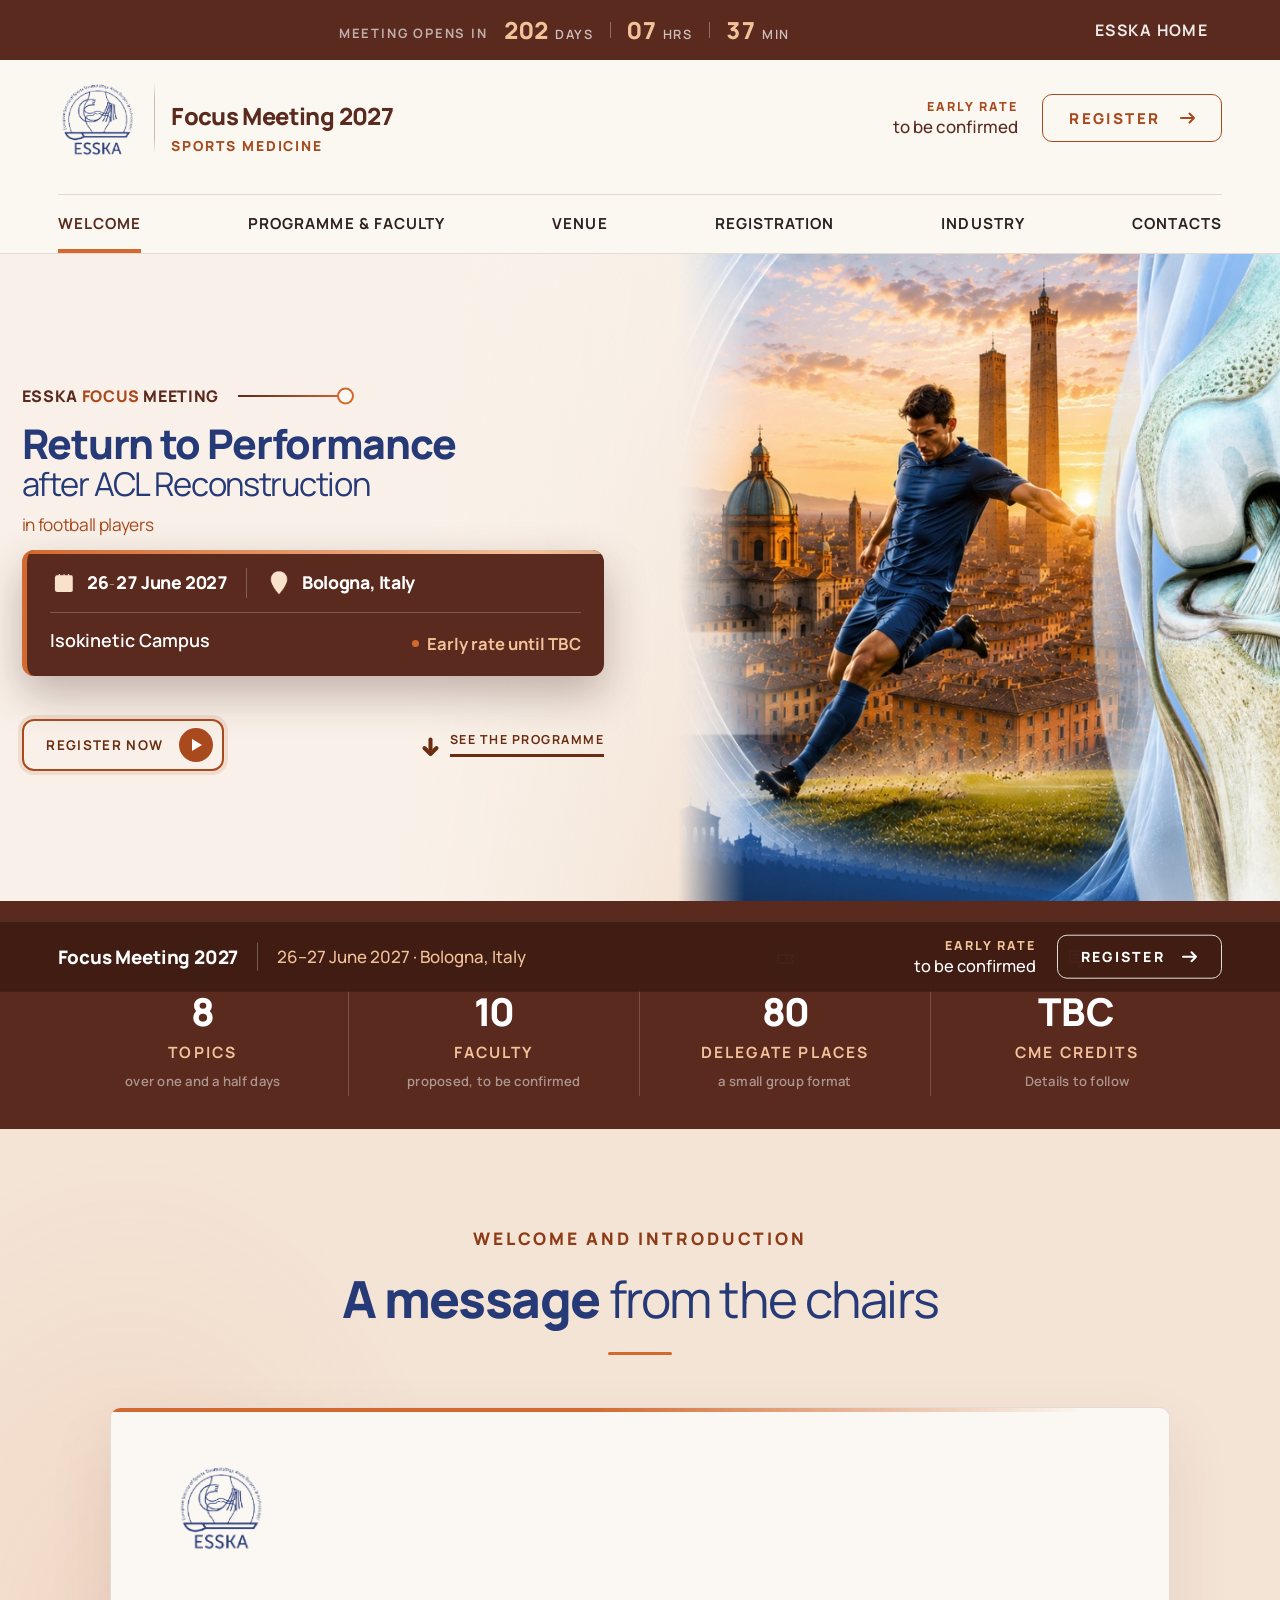
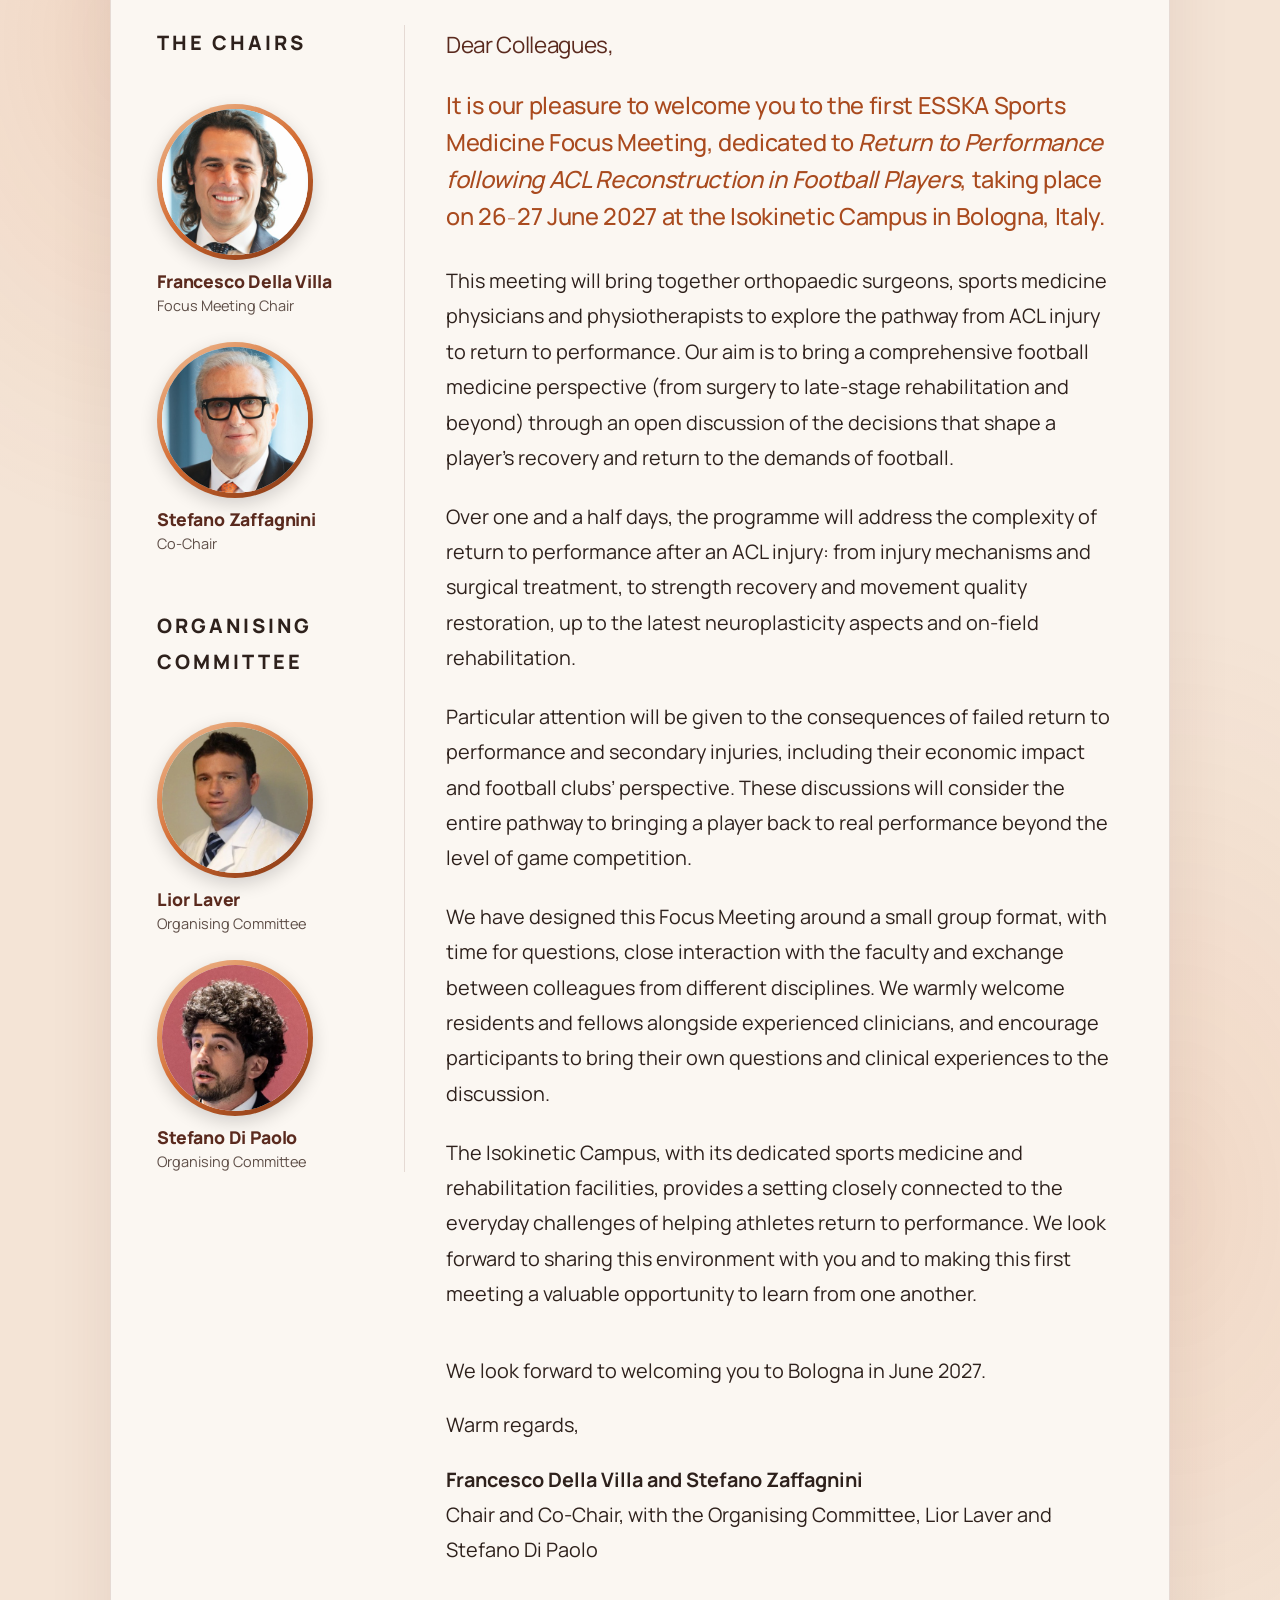
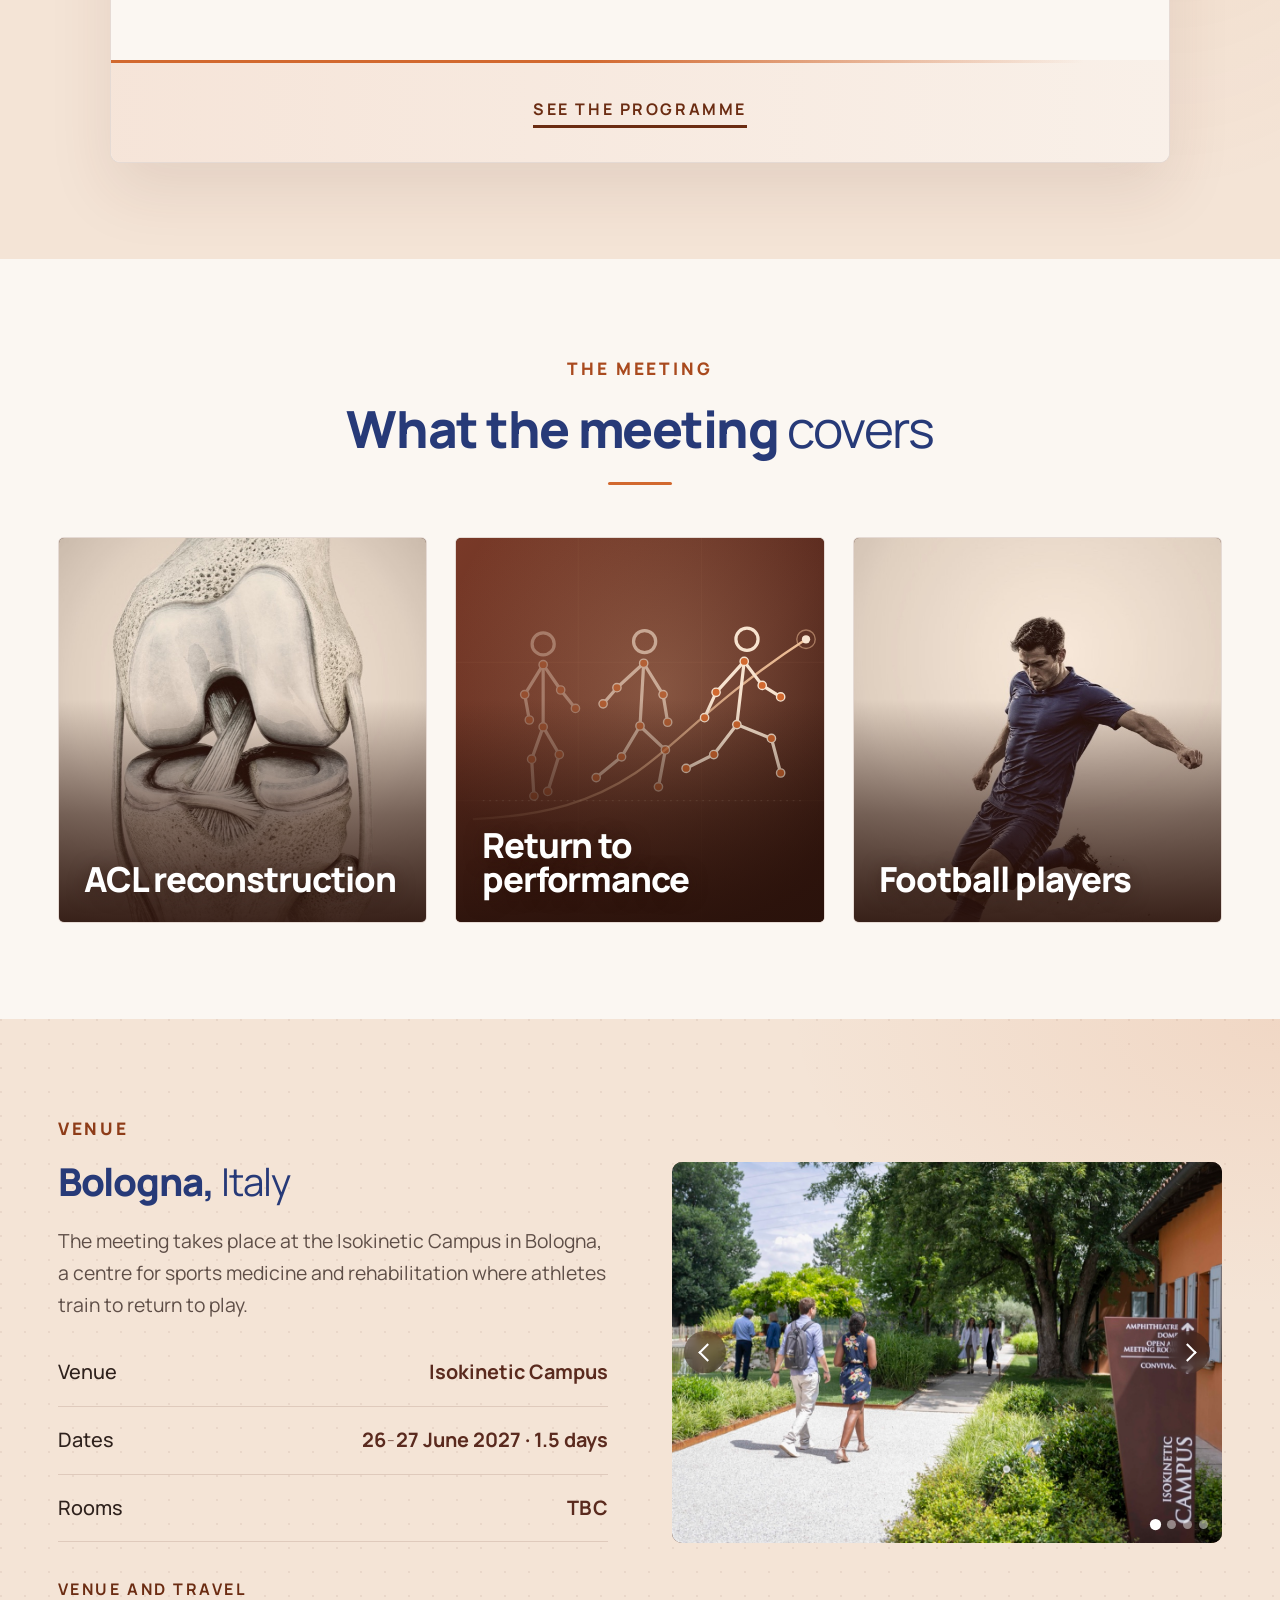
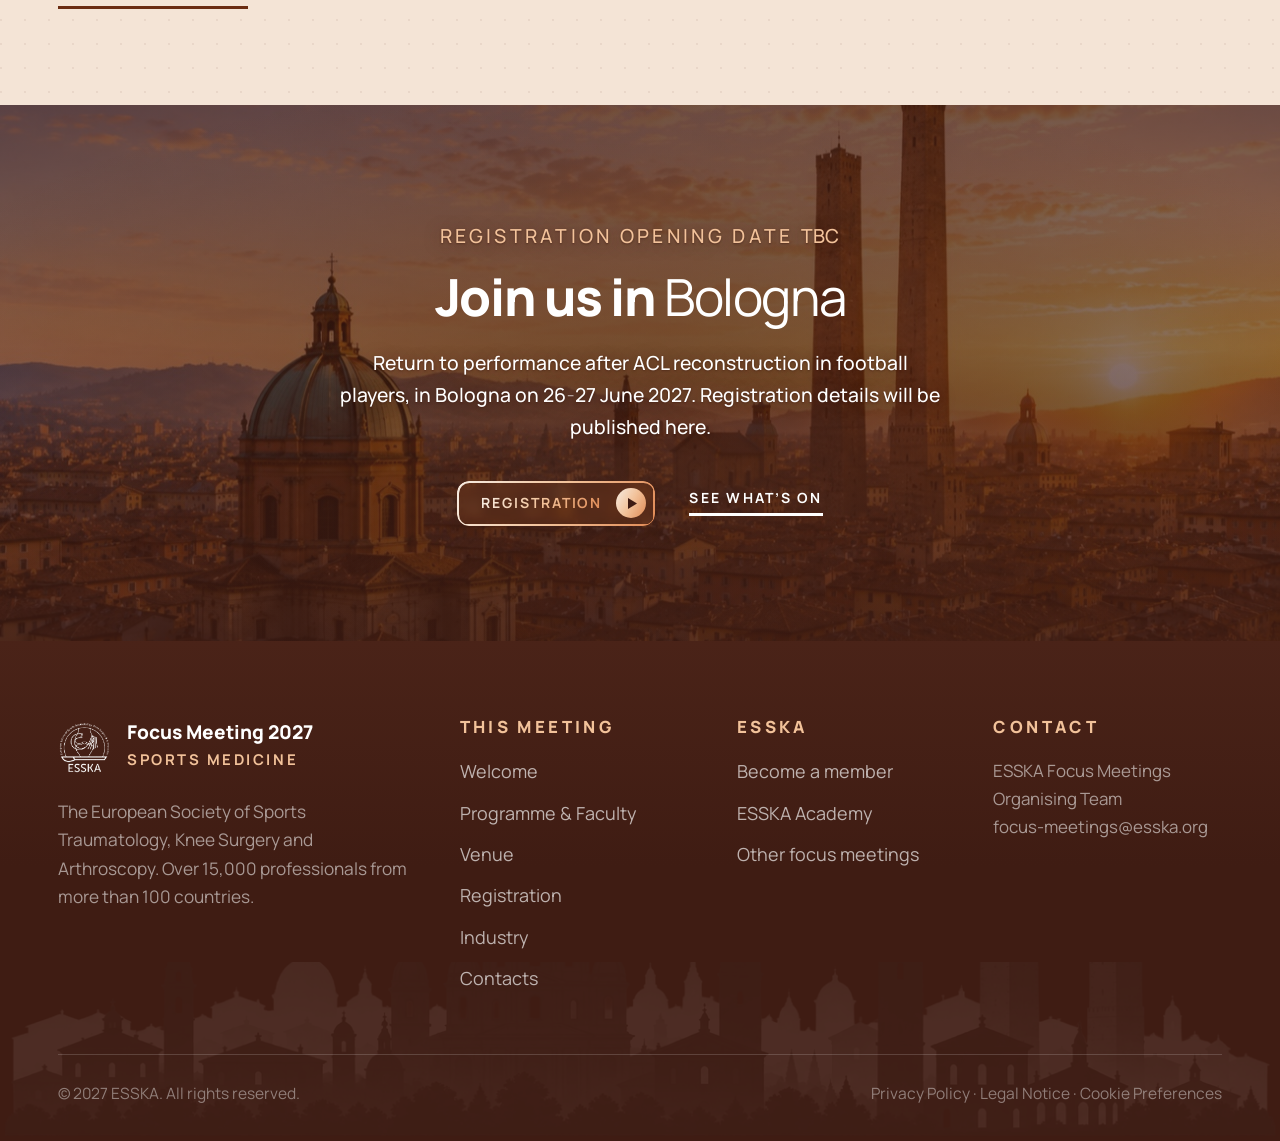
==== sites/bologna-2027/index.html @ c3a42da5 "London: programme draft 6, revised welcome letter, skills lab wording and faculty affiliations, new " ====
<!DOCTYPE html>
<html lang="en">
<head>
<meta charset="utf-8">
<meta name="viewport" content="width=device-width, initial-scale=1">
<title>Return to Performance after ACL Reconstruction in Football Players | ESSKA Focus Meeting 2027, Bologna</title>
<link rel="preconnect" href="https://fonts.googleapis.com">
<link rel="preconnect" href="https://fonts.gstatic.com" crossorigin>
<link href="https://fonts.googleapis.com/css2?family=Manrope:wght@400;500;600;700;800&display=swap" rel="stylesheet">
<link rel="stylesheet" href="assets/css/styles.css?v=2026101201">
</head>
<body>

<div class="util" id="util">
  <div class="util-in">
    <span class="u-c" id="cd" aria-label="Time until the meeting">
      <em class="lbl-long">Meeting opens in</em>
      <span><b id="uD">000</b>days</span><i></i>
      <span><b id="uH">00</b>hrs</span><i></i>
      <span><b id="uM">00</b>min</span>
      <span class="compact"><b id="uD2">000</b>days to go</span>
    </span>
    <!-- shown instead of the countdown until MEETING_START is set in app.js -->
    <span class="u-c u-when" id="cdTba" hidden><em>26&ndash;27 June 2027</em><i></i><em>Bologna, Italy</em></span>
    <span class="u-r">
      <a href="https://www.esska.org/" target="_blank" rel="noopener">ESSKA Home</a>
    </span>
  </div>
</div>
<nav class="nav" id="nav">
  <div class="nav-in">
    <a class="brand" href="#" data-go="welcome">
      <img src="assets/img/logo-02.png" alt="ESSKA">
      <span class="bar" aria-hidden="true"></span>
      <span class="bn"><b>Focus Meeting 2027</b><span class="sec">SPORTS MEDICINE</span></span>
    </a>
    <ul id="menu">
      <li><a href="#" data-go="welcome" class="on">Welcome</a></li>
      <li><a href="#" data-go="programme">Programme &amp; Faculty</a></li>
      <li><a href="#" data-go="venue">Venue</a></li>
      <li><a href="#" data-go="registration">Registration</a></li>
      <li><a href="#" data-go="industry">Industry</a></li>
      <li><a href="#" data-go="contacts">Contacts</a></li>
      <li class="menu-foot">
        <a class="pill pill-menu" href="#" data-go="registration"><span>Register now</span><span class="pill-i" aria-hidden="true"><svg viewBox="0 0 10 12"><path d="M0 0l10 6-10 6z"/></svg></span></a>
        <p class="menu-early"><span class="er-until">to be confirmed</span></p>
      </li>
    </ul>
    <button class="nav-burger" id="navBurger" type="button" aria-expanded="false" aria-controls="menu" aria-label="Menu"><span class="nb-bars" aria-hidden="true"><i></i><i></i><i></i></span></button>
    <div class="navreg nav-cta" id="navreg"><p class="nav-early"><small>Early rate</small><span class="er-until">to be confirmed</span></p><a class="nav-reg" href="#" data-go="registration"><span>Register</span><svg class="reg-arrow" viewBox="0 0 16 12" aria-hidden="true" fill="none" stroke="currentColor" stroke-width="2" stroke-linecap="round" stroke-linejoin="round"><path d="M1 6h13M9.5 1.5 14 6l-4.5 4.5"/></svg></a></div>
  </div>
</nav>

<!-- ==================== WELCOME AND INTRODUCTION ==================== -->
<main id="welcome">
  <header class="hero">
    <div class="art-wrap">
      <img class="art" src="assets/img/key-visual-bologna.jpg"
           alt="A footballer mid-kick in front of the rooftops and the Two Towers of Bologna at sunset, beside a render of the knee joint">
    </div>
    <div class="hero-in">
      <div class="hero-txt">
        <div class="kicker"><span>ESSKA <em>FOCUS</em> MEETING</span><i></i></div>
        <h1>Return to Performance <span class="lt">after ACL Reconstruction</span></h1>
        <p class="sub">in football players</p>

        <div class="ebar">
          <div class="ebar-row">
            <span class="ebar-item">
              <img src="assets/img/icon-date-warm.png" alt="">
              <b><time datetime="2027-06-26">26</time><i class="dash">&ndash;</i><time datetime="2027-06-27">27&nbsp;June&nbsp;2027</time></b>
            </span>
            <span class="ebar-sep" aria-hidden="true"></span>
            <span class="ebar-item">
              <img src="assets/img/icon-place-warm.png" alt="">
              <b>Bologna, Italy</b>
            </span>
          </div>
          <div class="ebar-foot">
            <p class="ebar-venue">Isokinetic Campus</p>
            <p class="ebar-early"><i aria-hidden="true"></i><span>Early rate until <span id="erDate2"><abbr class="tbc" title="To be confirmed">TBC</abbr></span></span></p>
          </div>
        </div>

        <div class="hero-cta">
          <a class="pill" href="#" data-go="registration"><span>Register now</span><span class="pill-i" aria-hidden="true"><svg viewBox="0 0 10 12"><path d="M0 0l10 6-10 6z"/></svg></span></a>
          <a class="tlink tlink-dl" href="#" data-go="programme"><svg class="dl-ic" viewBox="0 0 16 16" aria-hidden="true" fill="none" stroke="currentColor" stroke-width="3.4" stroke-linecap="round" stroke-linejoin="round"><path class="dl-stem" d="M8 2.2v7.9"/><path class="dl-head" d="M2.9 9.3 8 14.3l5.1-5"/></svg><span>See the programme</span></a>
        </div>
      </div>
    </div>
  </header>
  <section class="band-num">
    <div class="wrap grid">
      <div class="n rv"><i class="n-ic" aria-hidden="true"><svg viewBox="0 0 24 24" fill="none" stroke="currentColor" stroke-width="1.7" stroke-linecap="round" stroke-linejoin="round"><circle cx="12" cy="12" r="8.5"/><path d="M12 7.5V12l3 2"/></svg></i><b data-to="8">0</b><span>Topics</span><em>over one and a half days</em></div>
      <div class="n rv d1"><i class="n-ic" aria-hidden="true"><svg viewBox="0 0 24 24" fill="none" stroke="currentColor" stroke-width="1.7" stroke-linecap="round" stroke-linejoin="round"><circle cx="9" cy="8.5" r="3.2"/><path d="M3.5 19a5.5 5.5 0 0 1 11 0"/><circle cx="17" cy="9.5" r="2.5"/><path d="M15.6 14.3A4.6 4.6 0 0 1 20.5 19"/></svg></i><b data-to="10">0</b><span>Faculty</span><em>proposed, to be confirmed</em></div>
      <div class="n rv d2"><i class="n-ic" aria-hidden="true"><svg viewBox="0 0 24 24" fill="none" stroke="currentColor" stroke-width="1.7" stroke-linecap="round" stroke-linejoin="round"><path d="M4 7.5h16v2.8a1.9 1.9 0 0 0 0 3.4v2.8H4v-2.8a1.9 1.9 0 0 0 0-3.4z"/><path d="M14.5 7.5v9" stroke-dasharray="1.6 2"/></svg></i><b data-to="80">0</b><span>Delegate places</span><em>a small group format</em></div>
      <div class="n rv d3"><i class="n-ic" aria-hidden="true"><svg viewBox="0 0 24 24" fill="none" stroke="currentColor" stroke-width="1.7" stroke-linecap="round" stroke-linejoin="round"><rect x="4" y="3.5" width="16" height="12" rx="2"/><path d="M8 7.5h8M8 11h5"/><circle cx="15.5" cy="16.5" r="2.6"/><path d="m14.2 18.7-.9 2.8 2.2-.9 2.2.9-.9-2.8"/></svg></i><b><abbr class="tbc" title="To be confirmed">TBC</abbr></b><span>CME credits</span><em>Details to follow</em></div>
    </div>
      <div class="band-dots" aria-hidden="true"></div>
  </section>

  <section class="sec-letter tint">
    <div class="wrap">
      <div class="head center rv">
        <p class="eyebrow">Welcome and Introduction</p>
        <h2>A message <span class="lt">from the chairs</span></h2>
        <hr class="orn">
      </div>
      <div class="letterhead rv d1">
        <img class="lh-mark" src="assets/img/logo-02.png" alt="">
        <aside class="lh-chairs">
          <p class="lh-label">The chairs</p>
          <div class="sign">
            <figure>
              <img src="assets/img/chair-della-villa.jpg" alt="Francesco Della Villa">
              <figcaption>
                <b>Francesco Della Villa</b>
                <span>Focus Meeting Chair</span>
              </figcaption>
            </figure>
            <figure>
              <img src="assets/img/chair-zaffagnini.jpg" alt="Stefano Zaffagnini">
              <figcaption>
                <b>Stefano Zaffagnini</b>
                <span>Co-Chair</span>
              </figcaption>
            </figure>
          </div>
          <p class="lh-label lh-label-2">Organising committee</p>
          <div class="sign">
            <figure>
              <img src="assets/img/committee-laver.jpg" alt="Lior Laver">
              <figcaption>
                <b>Lior Laver</b>
                <span>Organising Committee</span>
              </figcaption>
            </figure>
            <figure>
              <img src="assets/img/committee-di-paolo.jpg" alt="Stefano Di Paolo">
              <figcaption>
                <b>Stefano Di Paolo</b>
                <span>Organising Committee</span>
              </figcaption>
            </figure>
          </div>
        </aside>
        <div class="lh-main">
          <p class="salut">Dear Colleagues,</p>
          <p class="lead">It is our pleasure to welcome you to the first ESSKA Sports Medicine Focus Meeting, dedicated to <em>Return to Performance following ACL Reconstruction in Football Players</em>, taking place on <span class="nowrap">26<i class="dash">&ndash;</i>27 June 2027</span> at the Isokinetic Campus in Bologna, Italy.</p>
          <p>This meeting will bring together orthopaedic surgeons, sports medicine physicians and physiotherapists to explore the pathway from ACL injury to return to performance. Our aim is to bring a comprehensive football medicine perspective (from surgery to late-stage rehabilitation and beyond) through an open discussion of the decisions that shape a player&rsquo;s recovery and return to the demands of football.</p>
          <p>Over one and a half days, the programme will address the complexity of return to performance after an ACL injury: from injury mechanisms and surgical treatment, to strength recovery and movement quality restoration, up to the latest neuroplasticity aspects and on-field rehabilitation.</p>
          <p>Particular attention will be given to the consequences of failed return to performance and secondary injuries, including their economic impact and football clubs&rsquo; perspective. These discussions will consider the entire pathway to bringing a player back to real performance beyond the level of game competition.</p>
          <p>We have designed this Focus Meeting around a small group format, with time for questions, close interaction with the faculty and exchange between colleagues from different disciplines. We warmly welcome residents and fellows alongside experienced clinicians, and encourage participants to bring their own questions and clinical experiences to the discussion.</p>
          <p>The Isokinetic Campus, with its dedicated sports medicine and rehabilitation facilities, provides a setting closely connected to the everyday challenges of helping athletes return to performance. We look forward to sharing this environment with you and to making this first meeting a valuable opportunity to learn from one another.</p>
          <p class="lh-sign">We look forward to welcoming you to Bologna in June 2027.<span class="lh-close">Warm regards,</span><b>Francesco Della Villa and Stefano Zaffagnini</b><br>Chair and Co-Chair, with the Organising Committee, Lior Laver and Stefano Di Paolo</p>
        </div>
        <div class="letter-cta"><a class="tlink" href="#" data-go="programme">See the programme</a></div>
      </div>
    </div>
  </section>

  <section>
    <div class="wrap">
      <div class="center rv">
        <p class="eyebrow">The meeting</p>
        <h2>What the meeting <span class="lt">covers</span></h2>
        <hr class="orn">
      </div>
      <!-- the three strands of the proposed programme; artwork from ESSKA's assets, toned to the site -->
      <div class="topics">
        <div class="topic rv"><div class="tile t1" tabindex="0"><img class="art" src="assets/img/card-acl-sunset.jpg" alt="A render of the knee with the anterior cruciate ligament" loading="lazy"><span class="word">ACL reconstruction</span>
            <div class="bd"><h3>ACL reconstruction</h3>
          <p class="t-meta">Day one &middot; Topics 1 and 3</p>
          <p>The ACL injury mechanism and associated lesions, then surgical treatment and management of the acute phase.</p></div>
          </div></div>
        <div class="topic rv d1"><div class="tile t2" tabindex="0"><img class="art" src="assets/img/card-performance-sunset.svg" alt="A drawing of a runner's stride in three phases, over a rising performance curve" loading="lazy"><span class="word">Return to performance</span>
            <div class="bd"><h3>Return to performance</h3>
          <p class="t-meta">Days one and two &middot; Topics 4 to 6</p>
          <p>Strength management (time is muscle), movement quality restoration, and neuroplasticity and its implications for performance.</p></div>
          </div></div>
        <div class="topic rv d2"><div class="tile t3" tabindex="0"><img class="art" src="assets/img/card-player-sunset.jpg" alt="A footballer striking the ball" loading="lazy"><span class="word">Football players</span>
            <div class="bd"><h3>Football players</h3>
          <p class="t-meta">Days one and two &middot; Topics 2, 7 and 8</p>
          <p>The economic impact of a failed return to performance, the on-field rehabilitation continuum, and how the football club perceives return to performance.</p></div>
          </div></div>
      </div>
      <p class="swipe-hint" aria-hidden="true"><i></i>Swipe for more<i></i></p>
    </div>
  </section>

  <section class="tint">
    <div class="wrap feature flip">
      <div class="rv d1"><div class="shot wide">
      <div class="slideshow" data-autoplay="6000" aria-roledescription="carousel" aria-label="Photographs of the Isokinetic Campus">
        <figure class="ss-slide is-on"><img src="assets/img/venue-isokinetic-5.jpg" alt="A path through the gardens of the Isokinetic Campus, with a sign to the amphitheatre and the dome"></figure>
        <figure class="ss-slide"><img src="assets/img/venue-isokinetic-3.jpg" alt="The glass-roofed training hall with artificial turf and a video wall" loading="lazy"></figure>
        <figure class="ss-slide"><img src="assets/img/venue-isokinetic-1.jpg" alt="The movement analysis room seen through its glass walls" loading="lazy"></figure>
        <figure class="ss-slide"><img src="assets/img/venue-isokinetic-2.jpg" alt="The glass-walled movement analysis room on artificial turf" loading="lazy"></figure>
        <button class="ss-nav ss-prev" type="button" aria-label="Previous photograph"></button>
        <button class="ss-nav ss-next" type="button" aria-label="Next photograph"></button>
        <div class="ss-dots"></div>
      </div>
      </div></div>
      <div class="rv">
        <p class="eyebrow">Venue</p>
        <h2 class="h-fit">Bologna, <span class="lt">Italy</span></h2>
        <p class="lead" style="margin-top:1.3rem">The meeting takes place at the Isokinetic Campus in Bologna, a centre for sports medicine and rehabilitation where athletes train to return to play.</p>
        <div class="row"><span>Venue</span><b>Isokinetic Campus</b></div>
        <div class="row"><span>Dates</span><b>26<i class="dash">&ndash;</i>27 June 2027 &middot; 1.5 days</b></div>
        <div class="row"><span>Rooms</span><b><abbr class="tbc" title="To be confirmed">TBC</abbr></b></div>
        <div style="margin-top:1.8rem"><a class="tlink" href="#" data-go="venue">Venue and travel</a></div>
      </div>
    </div>
  </section>

  <section class="bleed">
    <img class="bg" src="assets/img/header-towers.jpg" alt="">
    <div class="scrim"></div>
    <div class="wrap">
      <div class="rv">
        <p class="eyebrow">Registration opening date <abbr class="tbc" title="To be confirmed">TBC</abbr></p>
        <h2>Join us in <span class="lt">Bologna</span></h2>
        <p>Return to performance after ACL reconstruction in football players, in Bologna on 26<i class="dash">&ndash;</i>27&nbsp;June&nbsp;2027. Registration details will be published here.</p>
      </div>
      <div class="count rv d1" id="erCount">
        <div><b id="cD">00</b><span>Days</span></div>
        <div><b id="cH">00</b><span>Hours</span></div>
        <div><b id="cM">00</b><span>Minutes</span></div>
        <div><b id="cS">00</b><span>Seconds</span></div>
      </div>
      <p class="note-date" id="erNote">until the early rate closes on <b id="erDate" style="font-weight:700;color:#fff"><abbr class="tbc" title="To be confirmed">TBC</abbr></b></p>
      <div class="go rv d2">
        <a class="pill" href="#" data-go="registration"><span>Registration</span><span class="pill-i" aria-hidden="true"><svg viewBox="0 0 10 12"><path d="M0 0l10 6-10 6z"/></svg></span></a>
        <a class="tlink" href="#" data-go="programme">See what&rsquo;s on</a>
      </div>
    </div>
  </section>
</main>

<!-- ==================== PROGRAMME AND FACULTY ==================== -->
<main id="programme" hidden>
  <header class="ph ph-programme">
    <img class="bg" src="assets/img/header-towers.jpg" alt="">
    <div class="scrim"></div>
    <img class="sky" src="assets/img/skyline-bologna.png" alt="">
    <div class="wrap">
      <p class="crumb">ESSKA Focus Meeting</p>
      <h1>Programme <span class="lt">and Faculty</span></h1>
      <p>Return to performance after ACL reconstruction in football players. Proposed topics; timings to follow.</p>
    </div>
    <div class="wrap ph-meta"><span><b>26<i class="dash">&ndash;</i>27 June 2027</b></span><span>Isokinetic Campus</span><span>Bologna, Italy</span></div>
  </header>
  <section>
    <div class="wrap">
      <div class="head rv"><p class="eyebrow">Scientific programme</p><h2>Day <span class="lt">by day</span></h2>
        <p class="lead one-line" style="margin-top:1rem">Proposed topics. Sessions, speakers and timings will be published here as they are confirmed.</p></div>
      <div class="summary">
        <div class="sm rv"><i class="sm-ic" aria-hidden="true"><svg viewBox="0 0 24 24" fill="none" stroke="currentColor" stroke-width="1.7" stroke-linecap="round" stroke-linejoin="round"><circle cx="12" cy="12" r="8.5"/><path d="M12 7.5V12l3 2"/></svg></i><b>1.5 days</b><span>Scientific programme</span><em>Saturday and Sunday</em></div>
        <div class="sm rv d1"><i class="sm-ic" aria-hidden="true"><svg viewBox="0 0 24 24" fill="none" stroke="currentColor" stroke-width="1.7" stroke-linecap="round" stroke-linejoin="round"><path d="M5 6.5h14M5 12h14M5 17.5h9"/></svg></i><b>8</b><span>Topics</span><em>from injury to the football club</em></div>
        <div class="sm rv d2"><i class="sm-ic" aria-hidden="true"><svg viewBox="0 0 24 24" fill="none" stroke="currentColor" stroke-width="1.7" stroke-linecap="round" stroke-linejoin="round"><circle cx="9" cy="8.5" r="3.2"/><path d="M3.5 19a5.5 5.5 0 0 1 11 0"/><circle cx="17" cy="9.5" r="2.5"/><path d="M15.6 14.3A4.6 4.6 0 0 1 20.5 19"/></svg></i><b>80</b><span>Participants</span><em>a small group format</em></div>
        <div class="sm rv d3"><i class="sm-ic" aria-hidden="true"><svg viewBox="0 0 24 24" fill="none" stroke="currentColor" stroke-width="1.7" stroke-linecap="round" stroke-linejoin="round"><rect x="4" y="3.5" width="16" height="12" rx="2"/><path d="M8 7.5h8M8 11h5"/><circle cx="15.5" cy="16.5" r="2.6"/><path d="m14.2 18.7-.9 2.8 2.2-.9 2.2.9-.9-2.8"/></svg></i><b><abbr class="tbc" title="To be confirmed">TBC</abbr></b><span>CME credits</span><em>details to follow</em></div>
      </div>
      <div class="prog-controls rv">
        <div class="pctl-top">
          <div class="pctl-search">
            <label class="plbl" for="progQ">Search the programme</label>
            <input id="progQ" type="search" autocomplete="off"
                   placeholder="Search the topics">
          </div>
        </div>
        <div class="pctl-row">
          <div class="pchips" id="progChips" role="group" aria-label="Choose a day">
            <button class="pchip" type="button" data-filter="1" aria-pressed="true">Day one<span class="pchip-date"> &middot; 26 June</span></button>
            <button class="pchip" type="button" data-filter="2" aria-pressed="false">Day two<span class="pchip-date"> &middot; 27 June</span></button>
          </div>
        </div>
      </div>
      <p class="pempty" id="progEmpty" hidden>Nothing in this day matches that search.
        <button type="button" id="progClear">Clear search</button></p>
      <div class="pdays" id="progDays">
        <section class="pday" data-day="1">
          <div class="pday-head">
            <time class="pcal" datetime="2027-06-26"><span class="pcal-m" aria-hidden="true">Jun</span><span class="pcal-d" aria-hidden="true">26</span><span class="pcal-w" aria-hidden="true">Sat</span><span class="vh">Saturday 26 June 2027</span></time>
            <div class="pday-id">
              <span class="pday-label">Day one</span>
              <span class="pday-meta"><span><svg viewBox="0 0 20 20" aria-hidden="true"><circle cx="10" cy="10" r="7.5" fill="none" stroke="currentColor" stroke-width="1.7"/><path d="M10 5.8V10l2.8 1.8" fill="none" stroke="currentColor" stroke-width="1.7" stroke-linecap="round"/></svg><b>Timings to follow</b></span><span><svg viewBox="0 0 20 20" aria-hidden="true"><path d="M4 5.5h12M4 10h12M4 14.5h8" fill="none" stroke="currentColor" stroke-width="1.7" stroke-linecap="round"/></svg>5 topics</span></span>
            </div>
          </div>
          <div class="prow" data-day="1">
            <div class="prow-static">
              <span class="ptime"><span class="pstart">01</span><span class="pdur">Topic</span></span>
              <span class="pmain-head"><span class="ptitle">ACL injury mechanism and associated lesions</span></span>
            </div>
          </div>
          <div class="prow" data-day="1">
            <div class="prow-static">
              <span class="ptime"><span class="pstart">02</span><span class="pdur">Topic</span></span>
              <span class="pmain-head"><span class="ptitle">An economic impact analysis of failed return to performance</span></span>
            </div>
          </div>
          <div class="prow" data-day="1">
            <div class="prow-static">
              <span class="ptime"><span class="pstart">03</span><span class="pdur">Topic</span></span>
              <span class="pmain-head"><span class="ptitle">Surgical treatment and acute phase management</span></span>
            </div>
          </div>
          <div class="prow" data-day="1">
            <div class="prow-static">
              <span class="ptime"><span class="pstart">04</span><span class="pdur">Topic</span></span>
              <span class="pmain-head"><span class="ptitle">Strength management: time is muscle</span></span>
            </div>
          </div>
          <div class="prow" data-day="1">
            <div class="prow-static">
              <span class="ptime"><span class="pstart">05</span><span class="pdur">Topic</span></span>
              <span class="pmain-head"><span class="ptitle">Movement quality restoration</span></span>
            </div>
          </div>
          <p class="prog-note">The discussion also covers secondary injuries and what they mean for professional football.</p>
        </section>
        <section class="pday" data-day="2" hidden>
          <div class="pday-head">
            <time class="pcal" datetime="2027-06-27"><span class="pcal-m" aria-hidden="true">Jun</span><span class="pcal-d" aria-hidden="true">27</span><span class="pcal-w" aria-hidden="true">Sun</span><span class="vh">Sunday 27 June 2027</span></time>
            <div class="pday-id">
              <span class="pday-label">Day two</span>
              <span class="pday-meta"><span><svg viewBox="0 0 20 20" aria-hidden="true"><circle cx="10" cy="10" r="7.5" fill="none" stroke="currentColor" stroke-width="1.7"/><path d="M10 5.8V10l2.8 1.8" fill="none" stroke="currentColor" stroke-width="1.7" stroke-linecap="round"/></svg><b>Timings to follow</b></span><span><svg viewBox="0 0 20 20" aria-hidden="true"><path d="M4 5.5h12M4 10h12M4 14.5h8" fill="none" stroke="currentColor" stroke-width="1.7" stroke-linecap="round"/></svg>3 topics</span></span>
            </div>
          </div>
          <div class="prow" data-day="2">
            <div class="prow-static">
              <span class="ptime"><span class="pstart">06</span><span class="pdur">Topic</span></span>
              <span class="pmain-head"><span class="ptitle">Neuroplasticity and implications for performance</span></span>
            </div>
          </div>
          <div class="prow" data-day="2">
            <div class="prow-static">
              <span class="ptime"><span class="pstart">07</span><span class="pdur">Topic</span></span>
              <span class="pmain-head"><span class="ptitle">On-field rehabilitation continuum</span></span>
            </div>
          </div>
          <div class="prow" data-day="2">
            <div class="prow-static">
              <span class="ptime"><span class="pstart">08</span><span class="pdur">Topic</span></span>
              <span class="pmain-head"><span class="ptitle">Return to performance perception in the football club</span></span>
            </div>
          </div>
          <p class="prog-note">A practical component, with demonstrations in two groups, is under discussion; its final format will be confirmed.</p>
        </section>
      </div>
    </div>
  </section>
  <section class="tint">
    <div class="wrap">
      <div class="head rv"><p class="eyebrow">Faculty</p><h2>Chairs <span class="lt">and faculty</span></h2>
        <p class="lead one-line" style="margin-top:1rem">Proposed faculty. Invitations and availability remain to be confirmed.</p></div>
      <h3 class="fac-h">Chairs</h3>
      <div class="fac-grid">
        <div class="fac rv"><div class="av">FV</div><b>Francesco Della Villa</b><div class="c">Focus Meeting Chair</div></div>
        <div class="fac rv d1"><div class="av">SZ</div><b>Stefano Zaffagnini</b><div class="c">Co-Chair</div></div>
      </div>
      <h3 class="fac-h">Organising committee</h3>
      <div class="fac-grid">
        <div class="fac rv"><div class="av">LL</div><b>Lior Laver</b></div>
        <div class="fac rv d1"><div class="av">SP</div><b>Stefano Di Paolo</b></div>
      </div>
      <h3 class="fac-h">Proposed faculty</h3>
      <div class="fac-grid">
        <div class="fac rv"><div class="av">ES</div><b>Eric Hamrin Senorski</b></div>
        <div class="fac rv d1"><div class="av">MB</div><b>Matthew Buckthorpe</b></div>
        <div class="fac rv d2"><div class="av">AG</div><b>Alberto Grassi</b></div>
        <div class="fac rv d3"><div class="av">GL</div><b>Gian Andrea Lucidi</b></div>
        <div class="fac rv"><div class="av">RP</div><b>Robert Prill</b></div>
        <div class="fac rv d1"><div class="av">FA</div><b>Ferran Abat</b></div>
        <div class="fac rv d2"><div class="av">SH</div><b>Suzanne Huurman</b></div>
        <div class="fac rv d3"><div class="av">EC</div><b>Etienne Cavignac</b></div>
        <div class="fac rv"><div class="av">FT</div><b>Filippo Tosarelli</b></div>
        <div class="fac rv d1"><div class="av">AG</div><b>Alli Gokeler</b></div>
      </div>
    </div>
  </section>
</main>

<!-- ==================== VENUE ==================== -->
<main id="venue" hidden>
  <header class="ph ph-venue">
    <img class="bg" src="assets/img/header-rooftops.jpg" alt="">
    <div class="scrim"></div>
    <img class="sky" src="assets/img/skyline-bologna.png" alt="">
    <div class="wrap">
      <p class="crumb">ESSKA Focus Meeting</p>
      <h1>Venue <span class="lt">and Accommodation</span></h1>
      <p>The Isokinetic Campus, Bologna.</p>
    </div>
    <div class="wrap ph-meta"><span><b>26<i class="dash">&ndash;</i>27 June 2027</b></span><span>Isokinetic Campus</span><span>Bologna, Italy</span></div>
  </header>
  <section>
    <div class="wrap">
      <div class="v-head rv">
        <p class="eyebrow">The venue</p>
        <h2 class="h-fit">Isokinetic <span class="lt">Campus</span></h2>
      </div>
      <div class="v-grid">
        <div class="v-photo rv">
          <div class="slideshow" data-autoplay="6000" aria-roledescription="carousel" aria-label="Photographs of the Isokinetic Campus">
            <figure class="ss-slide is-on"><img src="assets/img/venue-isokinetic-5.jpg" alt="A path through the gardens of the Isokinetic Campus, with a sign to the amphitheatre and the dome"></figure>
            <figure class="ss-slide"><img src="assets/img/venue-isokinetic-3.jpg" alt="The glass-roofed training hall with artificial turf and a video wall" loading="lazy"></figure>
            <figure class="ss-slide"><img src="assets/img/venue-isokinetic-1.jpg" alt="The movement analysis room seen through its glass walls" loading="lazy"></figure>
            <figure class="ss-slide"><img src="assets/img/venue-isokinetic-2.jpg" alt="The glass-walled movement analysis room on artificial turf" loading="lazy"></figure>
            <button class="ss-nav ss-prev" type="button" aria-label="Previous photograph"></button>
            <button class="ss-nav ss-next" type="button" aria-label="Next photograph"></button>
            <div class="ss-dots"></div>
          </div>
        </div>
        <div class="v-card rv d1">
          <p>The ESSKA Sports Medicine Focus Meeting takes place on <span class="nowrap">26<i class="dash">&ndash;</i>27 June 2027</span> at the Isokinetic Campus in Bologna, with its gardens, its amphitheatre and its dome, alongside the training halls where footballers work on their return to play.</p>
          <dl class="v-facts">
            <div><dt>Venue</dt><dd>Isokinetic Campus</dd></div>
            <div><dt>Dates</dt><dd>26<i class="dash">&ndash;</i>27 June 2027</dd></div>
            <div><dt>Address</dt><dd>Via Casteldebole, 8/10<br>40132 Bologna<br><small>Isokinetic Bologna; to be confirmed for the campus</small></dd></div>
            <div><dt>Meeting rooms</dt><dd><abbr class="tbc" title="To be confirmed">TBC</abbr></dd></div>
          </dl>
          <div class="btn-row">
            <a class="pill" href="https://www.google.com/maps/dir/?api=1&amp;destination=Isokinetic+Via+Casteldebole+8%2F10+40132+Bologna&amp;travelmode=transit" target="_blank" rel="noopener"><span>Get directions</span><span class="pill-i" aria-hidden="true"><svg viewBox="0 0 10 12"><path d="M0 0l10 6-10 6z"/></svg></span></a>
          </div>
        </div>
      </div>
      <div class="v-stay rv">
        <div class="v-stay-b">
          <p class="eyebrow">Accommodation</p>
          <h3>Rooms for participants</h3>
          <p>Details of accommodation for participants, including any rooms reserved for the meeting, will be published on this website.</p>
          <p>Booking link, room rates, booking conditions and cancellation terms to follow.</p>
        </div>
        <div class="v-stay-when">
          <span>Booking opens</span>
          <b><abbr class="tbc" title="To be confirmed">TBC</abbr></b>
          <small>Link, rates and terms published here</small>
        </div>
      </div>
    </div>
  </section>

  <section class="bleed travel-hero">
    <img class="bg" src="assets/img/header-rooftops.jpg" alt="">
    <div class="scrim"></div>
    <div class="wrap">
      <div class="rv">
        <p class="eyebrow">Getting to the venue</p>
        <h2>Travel <span class="lt">and transfers</span></h2>
        <p class="one-line">The public transport route from Bologna Airport to the Isokinetic Campus.</p>
      </div>
      <ol class="journey rv d1" aria-label="From Bologna Airport to the Isokinetic Campus by public transport">
        <li class="jn-stop"><span class="jn-ic"><svg viewBox="0 0 24 24" aria-hidden="true" fill="none" stroke="currentColor" stroke-width="1.7" stroke-linecap="round" stroke-linejoin="round"><path d="M10.6 3.6a1.4 1.4 0 0 1 2.8 0V9l7 4.2v2.1l-7-2.1v4.6l2.1 1.6V21L12 20l-3.5 1v-1.6l2.1-1.6v-4.6l-7 2.1v-2.1l7-4.2z"/></svg></span><span class="jn-t"><b>Bologna Airport</b><small>BLQ</small></span></li>
        <li class="jn-leg"><span class="jn-t"><b>Marconi Express</b><small>monorail, approx. 7 min</small></span></li>
        <li class="jn-stop"><span class="jn-ic"><svg viewBox="0 0 24 24" aria-hidden="true" fill="none" stroke="currentColor" stroke-width="1.7" stroke-linecap="round" stroke-linejoin="round"><rect x="5" y="3" width="14" height="13" rx="3"/><path d="M5 10h14M8 16l-2.2 4.5M16 16l2.2 4.5"/><circle cx="9" cy="13" r=".6" fill="currentColor"/><circle cx="15" cy="13" r=".6" fill="currentColor"/></svg></span><span class="jn-t"><b>Bologna Centrale</b><small>Railway station</small></span></li>
        <li class="jn-leg"><span class="jn-t"><b>Train S1A or S2A</b><small>towards Porretta or Vignola</small></span></li>
        <li class="jn-stop"><span class="jn-ic"><svg viewBox="0 0 24 24" aria-hidden="true" fill="none" stroke="currentColor" stroke-width="1.7" stroke-linecap="round" stroke-linejoin="round"><rect x="5" y="3" width="14" height="13" rx="3"/><path d="M5 10h14M8 16l-2.2 4.5M16 16l2.2 4.5"/><circle cx="9" cy="13" r=".6" fill="currentColor"/><circle cx="15" cy="13" r=".6" fill="currentColor"/></svg></span><span class="jn-t"><b>Casteldebole</b><small>Railway station</small></span></li>
        <li class="jn-leg"><span class="jn-t"><b>Bus 19 or 86</b><small>or on foot</small></span></li>
        <li class="jn-stop jn-end"><span class="jn-ic"><svg viewBox="0 0 24 24" aria-hidden="true" fill="none" stroke="currentColor" stroke-width="1.7" stroke-linecap="round" stroke-linejoin="round"><rect x="5" y="3" width="14" height="18" rx="1.6"/><path d="M9 7.5h2M13 7.5h2M9 11.5h2M13 11.5h2M10.5 21v-4h3v4"/></svg></span><span class="jn-t"><b>Isokinetic Campus</b><small>Via Casteldebole, 8/10</small></span></li>
      </ol>
    </div>
  </section>

  <section class="tint">
    <div class="wrap">
      <div class="routes routes-top">
        <div class="route rv">
          <div class="route-top"><span class="route-ic"><svg viewBox="0 0 24 24" aria-hidden="true" fill="none" stroke="currentColor" stroke-width="1.7" stroke-linecap="round" stroke-linejoin="round"><path d="M10.6 3.6a1.4 1.4 0 0 1 2.8 0V9l7 4.2v2.1l-7-2.1v4.6l2.1 1.6V21L12 20l-3.5 1v-1.6l2.1-1.6v-4.6l-7 2.1v-2.1l7-4.2z"/></svg></span><span class="route-tag">Monorail &middot; approx. 7 min</span></div>
          <h3>From Bologna Airport (BLQ)</h3>
          <p>Take the Marconi Express monorail from the airport to Bologna Centrale railway station; trains run every few minutes and the ride takes about 7 minutes. The campus is on the western side of the city, so a taxi from the airport is also a short journey.</p>
          <a class="lnk" href="https://www.marconiexpress.it/en/" target="_blank" rel="noopener">Check Marconi Express times and fares</a>
        </div>
        <div class="route rv d1">
          <div class="route-top"><span class="route-ic"><svg viewBox="0 0 24 24" aria-hidden="true" fill="none" stroke="currentColor" stroke-width="1.7" stroke-linecap="round" stroke-linejoin="round"><rect x="5" y="3" width="14" height="13" rx="3"/><path d="M5 10h14M8 16l-2.2 4.5M16 16l2.2 4.5"/><circle cx="9" cy="13" r=".6" fill="currentColor"/><circle cx="15" cy="13" r=".6" fill="currentColor"/></svg></span><span class="route-tag">Train S1A or S2A</span></div>
          <h3>From Bologna Centrale by train</h3>
          <p>Regional trains on lines S1A (towards Porretta Terme) and S2A (towards Vignola) stop at Casteldebole station, the closest station to the campus.</p>
          <a class="lnk" href="https://www.trenitalia.com/en.html" target="_blank" rel="noopener">Check train times and tickets</a>
        </div>
        <div class="route rv d2">
          <div class="route-top"><span class="route-ic"><svg viewBox="0 0 24 24" aria-hidden="true" fill="none" stroke="currentColor" stroke-width="1.7" stroke-linecap="round" stroke-linejoin="round"><rect x="4" y="3" width="16" height="14" rx="3"/><path d="M4 10h16M7.5 17v3M16.5 17v3"/><circle cx="8" cy="13.6" r=".7" fill="currentColor"/><circle cx="16" cy="13.6" r=".7" fill="currentColor"/></svg></span><span class="route-tag">Bus 19 &middot; 86</span></div>
          <h3>By bus</h3>
          <p>Bus lines 19 and 86 stop near Casteldebole station and near the Isokinetic centre, for the last part of the journey.</p>
          <a class="lnk" href="https://www.tper.it/en" target="_blank" rel="noopener">Check TPER bus routes</a>
        </div>
        <div class="route rv d3">
          <div class="route-top"><span class="route-ic"><svg viewBox="0 0 24 24" aria-hidden="true" fill="none" stroke="currentColor" stroke-width="1.7" stroke-linecap="round" stroke-linejoin="round"><path d="M3.5 14.5 5.4 9.6A2 2 0 0 1 7.3 8.3h9.4a2 2 0 0 1 1.9 1.3l1.9 4.9V18a1 1 0 0 1-1 1h-1.3a1 1 0 0 1-1-1v-1H6.2v1a1 1 0 0 1-1 1H4.5a1 1 0 0 1-1-1z"/><path d="M3.5 14.5h17"/></svg></span><span class="route-tag">By car or taxi</span></div>
          <h3>By car</h3>
          <p>Use Via Casteldebole, 8/10, 40132 Bologna as your navigation destination. The centre sits beneath the San Luca hill, a few kilometres from the city centre and close to the motorway.</p>
          <a class="lnk" href="https://www.google.com/maps/search/?api=1&amp;query=Isokinetic+Via+Casteldebole+8%2F10+40132+Bologna" target="_blank" rel="noopener">Open in Google Maps</a>
        </div>
      </div>
      <p class="routes-note">Please check transport routes and timetables before travelling.</p>
    </div>
  </section>
</main>

<!-- ==================== REGISTRATION AND FEES ==================== -->
<main id="registration" hidden>
  <header class="ph ph-registration">
    <div class="ban-arcade" aria-hidden="true"><i></i><i></i></div>
    <div class="scrim"></div>
    <div class="wrap">
      <p class="crumb">ESSKA Focus Meeting</p>
      <h1>Registration <span class="lt">and Fees</span></h1>
      <p>Preliminary fees, in euro. Registration opening date to be confirmed.</p>
    </div>
    <div class="wrap ph-meta"><span><b>26<i class="dash">&ndash;</i>27 June 2027</b></span><span>Isokinetic Campus</span><span>Bologna, Italy</span></div>
  </header>
  <section>
    <div class="wrap">
      <div class="fee-head rv">
        <div>
          <p class="eyebrow">Fees</p>
          <h2 class="one-line">Registration <span class="lt">rates</span></h2>
        </div>
        <p class="fee-flag">Preliminary fees, in euro</p>
      </div>
      <!-- period dates not set yet: add data-start / data-end (ISO, Italian time) to each
           period when ESSKA confirms them, and app.js marks the current one -->
      <ol class="fee-periods two rv d1" aria-label="Fee periods">
          <li class="fee-period" data-period="early">
            <span class="fp-tag" hidden></span>
            <b>Early</b><span>Dates to be confirmed</span>
          </li>
          <li class="fee-period" data-period="standard">
            <span class="fp-tag" hidden></span>
            <b>Standard</b><span>Dates to be confirmed</span>
          </li>
      </ol>
      <div class="fee-table rv d1">
        <table class="fees">
          <caption class="vh">Registration fees by delegate category and period, in euro</caption>
          <thead><tr><th scope="col">Category</th><th scope="col" data-period="early">Early</th><th scope="col" data-period="standard">Standard</th></tr></thead>
          <tbody>
            <tr><th scope="row">ESSKA members</th><td data-period="early" data-label="Early">&euro;250</td><td data-period="standard" data-label="Standard">&euro;300</td></tr>
            <tr><th scope="row">Non-members</th><td data-period="early" data-label="Early">&euro;300</td><td data-period="standard" data-label="Standard">&euro;350</td></tr>
            <tr><th scope="row">Residents and fellows, ESSKA members</th><td data-period="early" data-label="Early">&euro;150</td><td data-period="standard" data-label="Standard">&euro;200</td></tr>
            <tr><th scope="row">Residents and fellows, non-members</th><td data-period="early" data-label="Early">&euro;200</td><td data-period="standard" data-label="Standard">&euro;250</td></tr>
            <tr><th scope="row">Students, ESSKA members</th><td data-period="early" data-label="Early">&euro;80</td><td data-period="standard" data-label="Standard">&euro;100</td></tr>
            <tr><th scope="row">Students, non-members</th><td data-period="early" data-label="Early">&euro;100</td><td data-period="standard" data-label="Standard">&euro;130</td></tr>
            <tr><th scope="row">Industry</th><td data-period="early" data-label="Early">&euro;400</td><td data-period="standard" data-label="Standard">&euro;500</td></tr>
          </tbody>
        </table>
      </div>
      <p class="fee-foot">Fees are preliminary and may change. What the fee includes and the cancellation terms will be published here.</p>
      <div class="reg-next">
        <div class="reg-card reg-book rv">
          <p class="eyebrow">Book your place</p>
          <h3>Registration opening date <abbr class="tbc" title="To be confirmed">TBC</abbr></h3>
          <p>The link to register will appear here when registration opens.</p>
          <span class="pill is-disabled" aria-disabled="true"><span>Opening date TBC</span><span class="pill-i" aria-hidden="true"><svg viewBox="0 0 10 12"><path d="M0 0l10 6-10 6z"/></svg></span></span>
        </div>
        <div class="reg-card reg-stay rv d1">
          <p class="eyebrow">Accommodation</p>
          <h3>Rooms for participants</h3>
          <p>Accommodation details will be published on the venue page.</p>
          <a class="tlink" href="#" data-go="venue">Venue and accommodation</a>
        </div>
      </div>
    </div>
  </section>
</main>

<!-- ==================== INDUSTRY ==================== -->
<main id="industry" hidden>
  <header class="ph ph-ind ph-industry">
    <img class="bg" src="assets/img/header-knee.jpg" alt="">
    <div class="scrim"></div>
    <img class="sky" src="assets/img/skyline-bologna.png" alt="">
    <div class="wrap">
      <p class="crumb">ESSKA Focus Meeting</p>
      <h1>Industry <span class="lt">and Partnership</span></h1>
      <p>Sponsorship and partnership opportunities at the meeting.</p>
    </div>
    <div class="wrap ph-meta"><span><b>26<i class="dash">&ndash;</i>27 June 2027</b></span><span>Isokinetic Campus</span><span>Bologna, Italy</span></div>
  </header>
  <section class="ind">
    <div class="wrap">
      <div class="ind-grid">
        <article class="ind-card ind-spon rv">
          <p class="eyebrow">Sponsorship and partnership</p>
          <h2>Partner <span class="lt">with the meeting</span></h2>
          <p>We have a range of sponsorship opportunities available. To find out more, please contact our Corporate Relations Manager.</p>
          <div class="ind-person">
            <img class="ind-av" src="assets/img/contact-bollaert.jpg" alt="" width="112" height="112">
            <div class="ind-who">
              <b>Rik Bollaert</b>
              <span>ESSKA Corporate Relations Manager</span>
              <a href="mailto:bollaert.rik@esska.org">bollaert.rik@esska.org</a>
            </div>
          </div>
          <a class="pill" href="mailto:bollaert.rik@esska.org?subject=Sponsorship%20enquiry%3A%20ESSKA%20Focus%20Meeting%20Bologna%202027"><span>Email about sponsorship</span><span class="pill-i" aria-hidden="true"><svg viewBox="0 0 10 12"><path d="M0 0l10 6-10 6z"/></svg></span></a>
        </article>
        <article class="ind-card ind-comp rv d1">
          <p class="eyebrow">Compliance</p>
          <h3>EthicalMedTech assessment</h3>
          <p>Information on the EthicalMedTech compliance assessment for this meeting will be published on this page.</p>
        </article>
      </div>
    </div>
  </section>
</main>

<!-- ==================== CONTACTS ==================== -->
<main id="contacts" hidden>
  <header class="pc">
    <div class="wrap pc-in">
      <div class="pc-copy">
        <p class="crumb">ESSKA Focus Meeting</p>
        <h1>Get in <span class="lt">touch</span></h1>
        <p class="pc-sub">For meeting-related enquiries, use the enquiry form below or contact the ESSKA Focus Meetings Organising Team at <a href="mailto:focus-meetings@esska.org">focus-meetings@esska.org</a>.</p>
        <p class="pc-sub pc-sub-2">For sponsorship and partnership, see the <a href="#" data-go="industry">Industry</a> page.</p>
        <div class="pc-meta"><span><b>26<i class="dash">&ndash;</i>27 June 2027</b></span><span>Isokinetic Campus</span><span>Bologna, Italy</span></div>
      </div>
      <div class="pc-box">
        <p class="eyebrow">General enquiries</p>
        <h3>Send us a message</h3>
        <p>Use the enquiry form below, or email the ESSKA Focus Meetings Organising Team.</p>
        <p class="pc-box-office"><b>ESSKA Focus Meetings Organising Team</b> <a href="mailto:focus-meetings@esska.org">focus-meetings@esska.org</a></p>
        <div class="pc-jump-row">
          <a class="tlink tlink-dl pc-jump" href="#enquiry-form"><svg class="dl-ic" viewBox="0 0 16 16" aria-hidden="true" fill="none" stroke="currentColor" stroke-width="3.4" stroke-linecap="round" stroke-linejoin="round"><path class="dl-stem" d="M8 2.2v7.9"/><path class="dl-head" d="M2.9 9.3 8 14.3l5.1-5"/></svg><span>Go to the enquiry form</span></a>
        </div>
      </div>
    </div>
  </header>
  <section class="tint" id="enquiry-form">
    <div class="wrap two">
      <div class="rv">
        <p class="eyebrow">Send a message</p>
        <h2 style="margin-bottom:1.8rem">Enquiry <span class="lt">form</span></h2>
        <div class="form" data-mailto="focus-meetings@esska.org" data-meeting="ESSKA Focus Meeting Bologna 2027">
          <div class="field"><label for="n">Name</label><input id="n" type="text"></div>
          <div class="field"><label for="e">Email</label><input id="e" type="email"></div>
          <div class="field"><label for="t">Your enquiry is about</label><select id="t"><option>The scientific programme</option><option>Registration or invoicing</option><option>Accommodation and travel</option><option>Industry and exhibition</option><option>Something else</option></select></div>
          <div class="field"><label for="m">Message</label><textarea id="m"></textarea></div>
          <button class="pill" type="button"><span>Send enquiry</span><span class="pill-i" aria-hidden="true"><svg viewBox="0 0 10 12"><path d="M0 0l10 6-10 6z"/></svg></span></button>
          <p class="form-note" role="status">Send enquiry opens your email app with your message ready to send to <a href="mailto:focus-meetings@esska.org">focus-meetings@esska.org</a>.</p>
        </div>
      </div>
      <div class="rv d1">
        <div class="box" style="text-align:left">
          <h3>ESSKA Focus Meetings Organising Team</h3>
          <p><a href="mailto:focus-meetings@esska.org">focus-meetings@esska.org</a></p>
        </div>
      </div>
    </div>
  </section>
</main>

<footer>
  <div class="wrap">
    <div class="f-grid">
      <div>
        <div class="f-brand"><img src="assets/img/logo-06.png" alt="ESSKA"><div><b>Focus Meeting 2027</b><span>SPORTS MEDICINE</span></div></div>
        <p style="max-width:32ch;color:rgba(255,255,255,.55);font-size:1rem">The European Society of Sports Traumatology, Knee Surgery and Arthroscopy. Over 15,000 professionals from more than 100 countries.</p>
      </div>
      <div><h4>This meeting</h4><ul>
        <li><a data-go="welcome">Welcome</a></li>
        <li><a data-go="programme">Programme &amp; Faculty</a></li>
        <li><a data-go="venue">Venue</a></li>
        <li><a data-go="registration">Registration</a></li>
        <li><a data-go="industry">Industry</a></li>
        <li><a data-go="contacts">Contacts</a></li></ul></div>
      <div><h4>ESSKA</h4><ul>
          <li><a href="https://www.esska.org/page/Membership" target="_blank" rel="noopener">Become a member</a></li>
        <li><a href="https://esskaeducation.org/homepage?utm_source=esska_educ_acad" target="_blank" rel="noopener">ESSKA Academy</a></li>
        <!-- the hub page listing all six 2027 focus meetings (sites/focus-meetings) -->
        <li><a href="https://esska-focus-meetings.org/" target="_blank" rel="noopener">Other focus meetings</a></li></ul></div>
      <div><h4>Contact</h4><p style="font-size:.98rem;color:rgba(255,255,255,.55);margin:0">ESSKA Focus Meetings Organising Team<br><a href="mailto:focus-meetings@esska.org">focus-meetings@esska.org</a></p></div>
    </div>
    <div class="f-base"><span>&copy; 2027 ESSKA. All rights reserved.</span><span>Privacy Policy &middot; Legal Notice &middot; Cookie Preferences</span></div>
  </div>
</footer>

<div class="stick" id="stick">
  <div class="l"><b>Focus Meeting 2027</b><i class="stick-sep" aria-hidden="true"></i><span>26&ndash;27 June 2027 &middot; Bologna, Italy</span></div>
  <p class="stick-early"><small>Early rate</small><span class="er-until">to be confirmed</span></p>
  <a class="stick-reg" href="#" data-go="registration"><span>Register</span><svg class="reg-arrow" viewBox="0 0 16 12" aria-hidden="true" fill="none" stroke="currentColor" stroke-width="2" stroke-linecap="round" stroke-linejoin="round"><path d="M1 6h13M9.5 1.5 14 6l-4.5 4.5"/></svg></a>
</div>

<script src="assets/js/app.js?v=2026100960"></script>
</body>
</html>
---- sites/bologna-2027/assets/css/styles.css ----
:root{
  /* Bologna Sunset (2026-09-30): taken from the warm half of ESSKA's banner, so the
     site stands apart from the blue-leaning Rome and Athens. Deep brick oxblood for dark
     panels and anchors, burnt orange for accents and anything clickable (its deeper tone
     for text on light), warm stone grounds, and the banner navy kept for the main
     headings only. Token names are kept from the Rome build. */
  --navy:#5A2A1E; --navy-d:#3F1C13; --navy-l:#7A3A28;
  --blue:#D2692F; --blue-d:#A94A1E; --ice:#F4E4D6; --ice-2:#F4E4D6;
  --paper:#FBF7F2; --ink:#2E211C; --muted:#5E4E47;
  --line:rgba(90,42,30,.14);
  /* accent tier: deep burnt orange for text and rules, peach on oxblood for micro-labels */
  --ac:#A94A1E; --ac-d:#7E3413; --ac-br:#D2692F; --ac-l:#F2C29A;
  /* information: warm slate */
  --info:#5E4E47; --info-l:#A08A7E; --info-bg:#F3E7DC;
  /* the banner navy, for headings on light grounds */
  --head:#273A78;
  --f:"Manrope",system-ui,-apple-system,sans-serif;
  --pad:clamp(1.15rem,4.5vw,4.5rem);
  --e:cubic-bezier(.22,.61,.36,1);
}
*{box-sizing:border-box}
body{margin:0;background:var(--paper);color:var(--ink);font-family:var(--f);font-size:17px;line-height:1.65;-webkit-font-smoothing:antialiased;overflow-x:hidden}
a{color:inherit} img{max-width:100%;display:block}
h1,h2,h3,h4{margin:0;color:var(--navy);line-height:1.08;letter-spacing:-.028em;font-weight:800}
p{margin:0 0 1.05rem}
[hidden]{display:none!important}
.wrap{max-width:1280px;margin:0 auto;padding:0 var(--pad)}
@media(min-width:1700px){.wrap,.hero-in{max-width:1480px}}
@media(min-width:2100px){.wrap,.hero-in{max-width:1660px}body{font-size:18px}}
@media(max-width:520px){:root{--pad:1.1rem}.hero h1{font-size:clamp(1.75rem,7.6vw,2.4rem)}
  .brand img{width:52px}.brand .bn b{font-size:1rem}.brand .bn span{font-size:.62rem;letter-spacing:.12em}}
:focus-visible{outline:2px solid var(--blue);outline-offset:3px}

/* motion */
@keyframes up{from{opacity:0;transform:translateY(22px)}to{opacity:1;transform:none}}
.pg{animation:up .5s var(--e) both}
.rv{transition:opacity .8s var(--e),transform .8s var(--e)}
.rv.pre{opacity:0;transform:translateY(24px)}
.rv.pre.in{opacity:1;transform:none}
.d1{transition-delay:.09s}.d2{transition-delay:.18s}.d3{transition-delay:.27s}.d4{transition-delay:.36s}
@media (prefers-reduced-motion:reduce){*{animation:none!important;transition:none!important}.rv{opacity:1!important;transform:none!important}}

/* ---------- utility strip ---------- */
.util{background:var(--navy);color:#fff;font-size:.82rem;overflow:hidden;
  max-height:80px;transition:max-height .35s var(--e),opacity .3s var(--e)}
.util-in{max-width:1720px;margin:0 auto;padding:.62rem var(--pad);display:flex;align-items:center;
  justify-content:space-between;gap:1.4rem}
.u-l{display:flex;align-items:center;gap:.8rem;font-weight:500;color:rgba(255,255,255,.9)}
.u-l b{font-weight:800;letter-spacing:.01em}
.u-l i{display:block;width:1px;height:14px;background:rgba(255,255,255,.4)}
.u-c{display:flex;align-items:center;gap:.95rem;margin:0 auto;font-size:.86rem;
  color:rgba(255,255,255,.72);white-space:nowrap}
.u-c em{font-style:normal;font-weight:700;letter-spacing:.14em;text-transform:uppercase;
  font-size:.75rem;color:rgba(255,255,255,.62)}
.u-c span{display:flex;align-items:baseline;gap:.34rem;font-size:.74rem;font-weight:600;
  letter-spacing:.12em;text-transform:uppercase;color:rgba(255,255,255,.7)}
.u-c b{font-size:1.36rem;font-weight:800;color:#F2C29A;font-variant-numeric:tabular-nums;letter-spacing:0}
.u-c i{display:block;align-self:center;width:1px;height:16px;background:rgba(255,255,255,.32)}
.u-c .lbl-long{display:inline}
.u-c .compact{display:none}
@media(max-width:1240px){
  .u-c{gap:.6rem;font-size:.8rem}
  .u-c b{font-size:1.2rem}
  .u-c em{display:none}
  .u-c .lbl-long{display:none}
}
@media(max-width:860px){
  .u-c span,.u-c i{display:none}
  .u-c .compact{display:flex;align-items:baseline;gap:.3rem}
}
@media(max-width:520px){.u-c{display:none}}
.u-r{display:flex;align-items:center;gap:1.6rem}
.u-r a{color:rgba(255,255,255,.9);text-decoration:none;font-weight:700;font-size:.92rem;
  letter-spacing:.09em;text-transform:uppercase;transition:color .25s var(--e)}
.u-r a:hover{color:#fff}
body.scrolled .util{max-height:0;opacity:0}
@media(max-width:820px){
  .util-in{justify-content:center;padding:.55rem var(--pad)}
  .u-l{font-size:.76rem;flex-wrap:wrap;justify-content:center;text-align:center}
  .u-r{display:none}
}

/* ---------- header ---------- */
.nav{position:sticky;top:0;z-index:80;background:rgba(251,247,242,.93);backdrop-filter:blur(16px);
  border-bottom:1px solid var(--line);transition:box-shadow .3s var(--e),padding .3s var(--e)}
.nav.stuck{box-shadow:0 8px 26px rgba(90,42,30,.10)}
.nav-in{max-width:1720px;margin:0 auto;padding:0 var(--pad);display:flex;align-items:center;gap:clamp(1rem,2.4vw,2.6rem)}
.brand{display:flex;align-items:center;gap:clamp(.85rem,1.3vw,1.25rem);text-decoration:none;
  padding:.95rem 0;flex:none;transition:opacity .25s var(--e)}
.brand:hover{opacity:.88}
.brand img{width:clamp(62px,5vw,92px);transition:width .3s var(--e)}
.brand .bar{display:block;width:1px;align-self:stretch;margin:.35rem 0;
  background:linear-gradient(180deg,transparent,rgba(90,42,30,.3) 22%,rgba(90,42,30,.3) 78%,transparent)}
.brand .bn b{display:block;font-size:clamp(1.3rem,1.85vw,1.95rem);font-weight:800;color:var(--navy);
  letter-spacing:-.026em;line-height:1.08;transition:font-size .3s var(--e)}
.brand .bn .sec{display:block;font-size:clamp(.7rem,.86vw,.92rem);font-weight:800;letter-spacing:.14em;
  color:var(--blue-d);margin-top:.3rem;white-space:nowrap;transition:font-size .3s var(--e)}
.nav.stuck .brand{padding:.6rem 0}
.nav.stuck .brand img{width:clamp(46px,3.2vw,58px)}
.nav.stuck .brand .bn b{font-size:clamp(1rem,1.2vw,1.22rem)}
.nav.stuck .brand .bn .sec{font-size:clamp(.6rem,.68vw,.7rem)}
.nav.stuck @media(max-width:560px){
  .brand img{width:52px}
  .brand .bn b{font-size:1.02rem}
  .brand .bn .sec{font-size:.58rem;letter-spacing:.09em;white-space:normal}
  }
.nav ul{list-style:none;display:flex;align-items:center;gap:clamp(1.05rem,1.9vw,2.2rem);margin:0 0 0 auto;padding:0}
.nav ul a{display:block;text-decoration:none;color:var(--ink);white-space:nowrap;position:relative;
  padding:1.55rem 0;font-size:.88rem;font-weight:700;letter-spacing:.07em;text-transform:uppercase;
  transition:color .25s var(--e)}
.nav ul a::after{content:"";position:absolute;left:0;right:0;bottom:0;height:4px;background:var(--blue);
  transform:scaleX(0);transform-origin:left;transition:transform .3s var(--e)}
.nav ul a:hover{color:var(--navy)} .nav ul a:hover::after{transform:scaleX(1)}
.nav ul a.on{color:var(--navy)} .nav ul a.on::after{transform:scaleX(1)}
.navreg{flex:none;margin-left:clamp(.8rem,1.6vw,1.8rem)}
@media(min-width:0px){
  .nav-in{flex-wrap:wrap;gap:1rem}
  .nav ul{order:3;flex:1 0 100%;margin:0;justify-content:space-between;
    gap:1rem;border-top:1px solid var(--line)}
  .nav ul a{padding:.95rem 0}
  .navreg{margin-left:auto}
}
@media(max-width:760px){
  .nav ul{justify-content:flex-start;gap:.9rem 1.1rem;flex-wrap:wrap}
  .nav ul a{padding:.65rem 0;font-size:.82rem;letter-spacing:.05em}
}

/* ---------- hero ---------- */
.hero{position:relative;isolation:isolate;overflow:hidden;display:flex;align-items:center;
  /* fill the viewport below the utility bar and nav, so nothing from the
     next section shows on landing. --chrome is measured in app.js. */
  min-height:max(440px, calc(100vh - var(--chrome, 165px) + 3px));
  min-height:max(440px, calc(100svh - var(--chrome, 165px)));
  background:linear-gradient(150deg,#FBF7F2 0%,#F7ECE2 40%,#F4E4D6 72%,#EDD3BE 100%)}

/* key-visual-bologna.jpg is the right-hand panel of the supplied banner (footballer
   in front of Bologna at sunset, with the knee render). The wrapper's width is
   the hero's height clamp times the artwork's aspect, so the panel always matches the image. */
.art-wrap{position:absolute;right:0;top:0;bottom:0;z-index:1;
  width:clamp(470px,47vw,1250px);overflow:hidden;pointer-events:none;
  animation:fadeIn .9s var(--e) both;
  -webkit-mask-image:linear-gradient(to right,transparent 0,#000 11%);
          mask-image:linear-gradient(to right,transparent 0,#000 11%)}
.hero .art{display:block;width:100%;height:100%;max-width:none;
  object-fit:cover;object-position:center 45%;
  scale:1.03;translate:var(--px,0) var(--py,0);
  transition:translate .5s var(--e);animation:drift 20s .6s ease-in-out infinite}
@keyframes fadeIn{from{opacity:0}to{opacity:1}}
/* scale sits on the transform, the pointer parallax on translate, so the two
   never overwrite one another */
@keyframes drift{0%{scale:1.03}50%{scale:1.12}100%{scale:1.03}}

/* a slow gleam across the artwork */
.art-wrap::after{content:"";position:absolute;inset:0;pointer-events:none;
  background:linear-gradient(108deg,transparent 36%,rgba(255,255,255,.28) 50%,transparent 64%);
  background-size:300% 100%;animation:sweep 10s 1.5s ease-in-out infinite}
@keyframes sweep{0%{background-position:210% 0}60%,100%{background-position:-110% 0}}

/* keeps the title side legible whatever the artwork is doing */
.hero::before{content:"";position:absolute;inset:0;z-index:2;pointer-events:none;
  background:linear-gradient(96deg,#F9F1E9 0%,#F9F1E9 34%,
    rgba(249,241,233,.55) 46%,rgba(249,241,233,0) 58%)}

.hero-in{position:relative;z-index:5;max-width:1280px;margin:0 auto;width:100%;
  padding:clamp(1.9rem,3.1vw,3rem) var(--pad)}
.hero-txt{max-width:min(640px,46%)}
@media(min-width:1700px){.hero-in{max-width:1480px}}
@media(min-width:2100px){.hero-in{max-width:1660px}}

.kicker{display:flex;align-items:center;gap:1.1rem;margin-bottom:1.05rem}
.kicker span{font-size:clamp(.86rem,1.25vw,1.02rem);font-weight:800;letter-spacing:.04em;
  color:var(--navy);white-space:nowrap}
.kicker span em{font-style:normal;color:var(--blue-d)}
.kicker i{flex:1;height:2px;max-width:110px;position:relative;
  background:linear-gradient(90deg,var(--navy),var(--ac-br))}
.kicker i::after{content:"";position:absolute;right:-6px;top:50%;width:13px;height:13px;
  border-radius:50%;border:2px solid var(--ac-br);background:var(--paper);transform:translateY(-50%)}

/* 2.5vw against a 640px column lands the 60-character title on two lines */
.hero h1{font-size:clamp(1.7rem,2.5vw,2.3rem);letter-spacing:-.032em;line-height:1.09;
  max-width:30ch;color:var(--navy);font-weight:800;text-wrap:balance}
.hero h1 .lt{font-weight:400}
/* full opacity on a real token, so contrast is predictable */
.hero .strap{font-size:clamp(.98rem,1.25vw,1.12rem);font-weight:400;color:var(--muted);
  margin:.85rem 0 0;max-width:38ch;letter-spacing:-.015em}

/* ---------- event bar: the dates and venue, at a size the room can read ---------- */
.ebar{position:relative;overflow:hidden;margin:clamp(1.25rem,2vw,1.7rem) 0 0;
  background:var(--navy);color:#fff;border-radius:12px;
  border-left:5px solid var(--ac-br);
  padding:clamp(.95rem,1.45vw,1.25rem) clamp(1.15rem,1.8vw,1.55rem);
  box-shadow:0 18px 44px rgba(63,28,19,.30);
  transition:transform .45s var(--e),box-shadow .45s var(--e)}
.ebar::before{content:"";position:absolute;left:0;right:0;top:0;height:4px;
  background:linear-gradient(90deg,var(--ac-br) 0%,var(--ac-l) 40%,transparent 92%);
  background-size:220% 100%;animation:shimmer 7s 1s ease-in-out infinite}
@keyframes shimmer{0%,100%{background-position:0% 0}50%{background-position:100% 0}}
.ebar:hover{transform:translateY(-3px);box-shadow:0 26px 56px rgba(63,28,19,.38)}
.ebar-row{display:flex;align-items:center;gap:clamp(.7rem,1.4vw,1.15rem);flex-wrap:wrap}
.ebar-item{display:flex;align-items:center;gap:.55rem}
.ebar-item img{width:28px;height:28px;flex:none;filter:brightness(0) invert(1);opacity:.9}
.ebar-item b{color:#fff;font-weight:800;letter-spacing:-.02em;line-height:1.1;
  font-size:clamp(1.24rem,1.85vw,1.6rem);font-variant-numeric:tabular-nums}
/* the en dash in a date range reads as a separator, not a third numeral:
   lighter, a touch smaller, and given room to breathe on both sides */
.dash{font-style:normal;display:inline;font-weight:400;font-size:.72em;
  vertical-align:.08em;margin:0 .22em;opacity:.55}
.ebar-item .dash{font-size:.52em;font-weight:500;vertical-align:.16em;
  margin:0 .2em;opacity:1;color:rgba(255,255,255,.6)}
.ebar-sep{width:1px;align-self:stretch;min-height:1.7rem;
  background:rgba(255,255,255,.26);flex:none}
.ebar-foot{display:flex;align-items:baseline;justify-content:space-between;
  gap:.6rem .9rem;flex-wrap:wrap;margin:.8rem 0 0;padding-top:.8rem;
  border-top:1px solid rgba(255,255,255,.22)}
.ebar-venue{margin:0;font-size:clamp(1.04rem,1.22vw,1.16rem);font-weight:600;color:#fff}
.ebar-venue span{font-weight:400;color:#F4E4D6}
.ebar-early{display:flex;align-items:center;gap:.5rem;margin:0;white-space:nowrap;
  font-size:clamp(.96rem,1.1vw,1.04rem);font-weight:700;color:var(--ac-l)}
.ebar-early i{width:7px;height:7px;border-radius:50%;background:var(--ac-l);flex:none;
  animation:pulse 2.4s var(--e) infinite}
@keyframes pulse{0%,100%{opacity:1;transform:scale(1)}50%{opacity:.4;transform:scale(.75)}}

.hero-cta{display:flex;gap:.9rem;flex-wrap:wrap;align-items:center;
  margin-top:clamp(2.6rem,3.6vw,3.2rem)}

/* ---------- hero load sequence ---------- */
@keyframes heroUp{from{opacity:0;transform:translateY(18px)}to{opacity:1;transform:none}}
.hero .kicker{animation:heroUp .55s var(--e) both}
.hero h1{animation:heroUp .55s .06s var(--e) both}
.hero .strap{animation:heroUp .55s .12s var(--e) both}
.hero .ebar{animation:heroUp .55s .18s var(--e) both}
.hero-cta{animation:heroUp .55s .24s var(--e) both}

/* ---------- hero stacked ---------- */
@media(max-width:1080px){
  .hero{flex-direction:column;min-height:0;overflow:visible}
  .hero::before{display:none}
  .art-wrap{position:relative;right:auto;top:auto;bottom:auto;order:2;
    width:100%;height:290px;-webkit-mask-image:none;mask-image:none}
  .art-wrap::after{display:none}
  .hero .art{object-position:center 42%;scale:1;animation:none}
  .hero-in{order:1;padding-bottom:clamp(1.4rem,2.6vw,1.9rem)}
  .hero-txt{max-width:none}
  .hero h1{max-width:28ch}
  .hero .strap{max-width:46ch}
  .ebar{max-width:560px}
}
@media(max-width:560px){
  .ebar-row{gap:.6rem}
  .ebar-sep{display:none}
  .ebar-item{width:100%}
  .ebar-foot{flex-direction:column;align-items:flex-start;gap:.5rem}
}

/* ---------- buttons ---------- */
.btn{display:inline-flex;align-items:center;justify-content:center;gap:.65rem;text-decoration:none;border:0;
  cursor:pointer;font-family:var(--f);font-weight:700;font-size:.8rem;letter-spacing:.11em;text-transform:uppercase;
  padding:1.05rem 2.1rem;border-radius:100px;position:relative;overflow:hidden;
  transition:transform .35s var(--e),box-shadow .35s var(--e),background .35s var(--e),color .35s var(--e)}
.btn .a{display:inline-block;transition:transform .35s var(--e)}
.btn:hover .a{transform:translateX(4px)}
.btn::before{content:"";position:absolute;inset:0;background:linear-gradient(120deg,transparent 30%,rgba(255,255,255,.32) 50%,transparent 70%);
  transform:translateX(-120%);transition:transform .7s var(--e)}
.btn:hover::before{transform:translateX(120%)}
/* secondary solid - actions that are not registration */
.btn-navy,.btn-p{background:var(--navy);color:#fff;box-shadow:0 8px 22px rgba(90,42,30,.28)}
.btn-navy:hover,.btn-p:hover{transform:translateY(-2px);box-shadow:0 14px 34px rgba(90,42,30,.4)}

/* secondary outline - deliberately quiet, so the action tier stays the loudest */
.btn-o{background:var(--paper);color:var(--navy);
  box-shadow:0 0 0 2px rgba(90,42,30,.38) inset,
    0 1px 2px rgba(63,28,19,.06),
    0 5px 12px rgba(210,105,47,.18),
    0 12px 28px rgba(169,74,30,.14)}
.btn-o:hover{background:var(--ice);color:var(--navy);transform:translateY(-2px);
  box-shadow:0 0 0 2px var(--navy) inset,
    0 2px 5px rgba(63,28,19,.08),
    0 8px 18px rgba(210,105,47,.26),
    0 20px 42px rgba(169,74,30,.22)}
/* the same outline over a photo */
.bleed .btn-o{background:rgba(255,255,255,.14);color:#fff;
  box-shadow:0 0 0 2px rgba(255,255,255,.85) inset}
.bleed .btn-o:hover{background:rgba(255,255,255,.26);color:#fff;
  box-shadow:0 0 0 2px #fff inset,0 10px 26px rgba(0,0,0,.26)}

/* ---------- lower homepage ---------- */
.band-num{background:var(--navy);color:#fff;padding:clamp(1.6rem,2.6vw,2.2rem) 0}
.band-num .grid{display:grid;grid-template-columns:repeat(4,1fr);gap:0}
.band-num .n{text-align:center;padding:.2rem 1.2rem;border-right:1px solid rgba(255,255,255,.18)}
.band-num .n:last-child{border-right:0}
.band-num b{display:block;font-size:clamp(1.9rem,3vw,2.6rem);font-weight:800;letter-spacing:-.04em;line-height:1;color:#fff}
.band-num span{display:block;font-size:.9rem;font-weight:700;letter-spacing:.14em;text-transform:uppercase;color:#F2C29A;margin-top:.5rem}
/* figures still awaiting confirmation from ESSKA */
.band-num em{display:block;font-style:normal;font-size:.76rem;font-weight:600;
  letter-spacing:.02em;text-transform:none;color:rgba(255,255,255,.5);margin-top:.28rem}
@media(max-width:820px){.band-num .grid{grid-template-columns:1fr 1fr;row-gap:2rem}
  .band-num .n:nth-child(2n){border-right:0}}

.feature{display:grid;grid-template-columns:1fr 1fr;gap:clamp(2rem,5vw,5rem);align-items:center}
.feature.flip>div:first-child{order:2}
@media(max-width:960px){.feature,.feature.flip>div:first-child{grid-template-columns:1fr;order:0}}
.shot{position:relative;overflow:hidden;border-radius:6px;background:var(--ice,#F4E4D6)}
.shot img{width:100%;aspect-ratio:4/3;object-fit:cover;transition:transform 1.5s var(--e)}
.shot:hover img{transform:scale(1.045)}
.shot.wide img{aspect-ratio:16/10}
.shot .cap{position:absolute;left:0;bottom:0;background:var(--navy);color:#fff;font-size:.83rem;
  font-weight:700;letter-spacing:.16em;text-transform:uppercase;padding:.65rem 1.1rem;border-radius:0 6px 0 0}

.topics{display:grid;grid-template-columns:repeat(3,1fr);gap:1.6rem;margin-top:3rem}
@media(max-width:900px){.topics{grid-template-columns:1fr}}
.topic{background:var(--paper);border:1px solid var(--line);border-radius:6px;overflow:hidden;
  transition:transform .45s var(--e),box-shadow .45s var(--e)}
.topic:hover{transform:translateY(-6px);box-shadow:0 22px 48px rgba(90,42,30,.14)}
.topic .im{position:relative;overflow:hidden;background:#F6EADF}
.topic .im img{width:100%;aspect-ratio:16/11;object-fit:cover;transition:transform 1.4s var(--e)}
.topic:hover .im img{transform:scale(1.05)}
.topic .im .no{position:absolute;left:1rem;top:.9rem;background:var(--navy);color:#fff;font-size:.8rem;
  font-weight:800;letter-spacing:.12em;padding:.4rem .75rem;border-radius:100px}
/* reserve two lines for the title so the meta line and body copy sit on the
   same baseline across all three cards, however long a title runs */
/* the concrete shape of each strand, taken from the programme */
.topic .t-meta{font-size:.78rem;font-weight:800;letter-spacing:.09em;text-transform:uppercase;
  color:var(--ac);margin:0 0 .6rem;line-height:1.45;
  /* two lines reserved as well, so the body copy starts level in all three */
  min-height:2.9em}
@media(max-width:900px){.topic .t-meta{min-height:0}}

.quote{max-width:820px;margin:0 auto;text-align:center}
.quote p{font-size:clamp(1.15rem,2.1vw,1.6rem);color:var(--navy);font-weight:400;line-height:1.45;letter-spacing:-.02em}
.quote .who{font-size:.86rem;font-weight:700;letter-spacing:.16em;text-transform:uppercase;color:var(--blue-d);margin-top:1.4rem}

/* ---------- subject section ---------- */
.subject{background:linear-gradient(160deg,#FBF7F2,#F6EADF)}
.implant{position:relative;border-radius:8px;overflow:hidden;background:var(--paper);
  box-shadow:0 24px 60px rgba(90,42,30,.12),0 0 0 1px rgba(90,42,30,.07)}
.implant img{width:100%;aspect-ratio:11/9;object-fit:contain;background:var(--paper);display:block;
  transition:transform 1.4s var(--e)}
.implant:hover img{transform:scale(1.03)}
.implant::after{content:"";position:absolute;left:0;right:0;bottom:0;height:5px;background:var(--blue)}

/* ---------- topic cards: artwork at rest, detail on hover ---------- */
/* one picture per strand: the implant (revision), bacteria clusters (infection)
   and a planning scan with its alignment axis (future directions) */
.tile{position:relative;overflow:hidden;display:flex;align-items:flex-end;isolation:isolate;
  min-height:clamp(340px,30vw,430px);padding:clamp(1.3rem,2vw,1.7rem);background:var(--navy-d)}
.tile .art{position:absolute;inset:0;z-index:0;width:100%;height:100%;object-fit:cover;
  transition:transform 1.4s var(--e)}
.tile.t1{background:#F4E4D6}
/* the photo has white margins: zoom past them, and fade through the site blue
   rather than grey so the title band stays in the palette */
.tile.t1 .art{object-position:34% 32%;transform:scale(1.14)}
.topic:hover .tile.t1 .art{transform:scale(1.19)}
.tile.t1::after{background:linear-gradient(180deg,rgba(232,160,110,0) 52%,rgba(210,105,47,.42) 72%,
  rgba(90,42,30,.9) 90%,rgba(63,28,19,.96) 100%)}
.topic:hover .tile .art{transform:scale(1.05)}
/* a navy fade at the foot, so the white title reads on every picture */
.tile::after{content:"";position:absolute;inset:0;z-index:1;pointer-events:none;
  background:linear-gradient(180deg,rgba(63,28,19,0) 42%,rgba(63,28,19,.5) 72%,rgba(63,28,19,.86) 100%)}
.tile:focus-visible{outline:3px solid var(--ac);outline-offset:-3px}

.tile .word{position:relative;z-index:2;color:#fff;font-size:clamp(1.6rem,2.7vw,2.2rem);
  font-weight:800;letter-spacing:-.03em;line-height:1;text-shadow:0 2px 16px rgba(63,28,19,.35);
  transition:opacity .35s var(--e),transform .45s var(--e)}

/* the detail covers the card on a solid navy panel, lifting in on hover or keyboard focus */
.tile .bd{position:absolute;inset:0;z-index:4;display:flex;flex-direction:column;
  justify-content:flex-end;padding:clamp(1.4rem,2.2vw,1.9rem);
  background:rgba(63,28,19,.9);-webkit-backdrop-filter:blur(8px);backdrop-filter:blur(8px);
  opacity:0;transform:translateY(14px);
  transition:opacity .38s var(--e),transform .45s var(--e)}
.tile:hover .bd,.tile:focus-within .bd{opacity:1;transform:none}
.tile:hover .word,.tile:focus-within .word{opacity:0;transform:translateY(-10px)}

.tile .bd h3{font-size:1.35rem;line-height:1.2;color:#fff;margin:0 0 .6rem;letter-spacing:-.02em}
.tile .bd .t-meta{font-size:.8rem;font-weight:800;letter-spacing:.09em;text-transform:uppercase;
  color:#F2C29A;margin:0 0 .75rem;line-height:1.45;min-height:0}
.tile .bd p:not(.t-meta){font-size:1.02rem;color:#fff;margin:0;line-height:1.6}

/* no hover to give: picture on top with its title, the detail in white below */
@media (hover:none){
  .tile{min-height:0;display:block;padding:0;--pic:clamp(12rem,44vw,16rem)}
  .tile .art{position:relative;display:block;height:var(--pic)}
  .tile::after{bottom:auto;height:var(--pic)}
  .tile .word{position:absolute;left:clamp(1.3rem,2vw,1.7rem);top:calc(var(--pic) - 3.4rem)}
  .tile .bd{position:static;opacity:1;transform:none;background:var(--paper);
    -webkit-backdrop-filter:none;backdrop-filter:none;padding:clamp(1.3rem,2vw,1.7rem)}
  .tile .bd h3{color:var(--navy)}
  .tile .bd .t-meta{color:var(--ac)}
  .tile .bd p:not(.t-meta){color:var(--muted)}
}

/* ---------- sections ---------- */
section{padding:clamp(3.6rem,7.5vw,7rem) 0}
.tint{background:var(--ice-2)}
.eyebrow{font-size:1rem;font-weight:800;letter-spacing:.17em;text-transform:uppercase;color:var(--blue-d);margin:0 0 1rem}
h2{font-size:clamp(1.9rem,4vw,3.2rem)}
h2 .lt{font-weight:400}
.lead{font-size:1.12rem;color:var(--muted);max-width:58ch}
/* short lines that read better unbroken: lift the measure cap and let the
   container decide, so they only wrap when the screen is genuinely narrow */
.lead.one-line,.head .one-line,.bleed .one-line{max-width:none}
.head{max-width:820px;margin-bottom:3rem}
/* centred section heads (.center and .orn were used in the markup but never
   defined, so these sections were left-aligned with an unstyled rule) */
.center{text-align:center}
.head.center{max-width:820px;margin-left:auto;margin-right:auto}
.center .lead{margin-left:auto;margin-right:auto}
.orn{width:64px;height:3px;border:0;border-radius:2px;margin:1.5rem auto 0;
  background:linear-gradient(90deg,var(--ac-br),var(--blue))}

/* ---------- the chairs' letter ---------- */
.letter,.prose{max-width:68ch;margin:0 auto}
.letter p,.prose p{margin:0 0 1.15rem;color:var(--ink);line-height:1.75}
.letter .lead,.prose .lead{font-size:1.12rem;color:var(--navy);max-width:none;margin-bottom:1.35rem}

/* the chairs' welcome, set as a letter on headed paper rather than a text block
   beside a stock image: white card on the tinted ground, larger type */
.letterhead{position:relative;max-width:760px;margin:0 auto;background:var(--paper);
  border:1px solid var(--line);border-radius:10px;overflow:hidden;
  padding:clamp(2rem,4vw,3.2rem) clamp(1.4rem,3.6vw,3.2rem) clamp(1.9rem,3.4vw,2.8rem);
  box-shadow:0 28px 64px rgba(90,42,30,.10)}
.letterhead::before{content:"";position:absolute;left:0;right:0;top:0;height:4px;
  background:linear-gradient(90deg,var(--ac-br) 0%,var(--blue) 45%,transparent 92%)}
.lh-mark{width:58px;height:auto;margin:0 0 1.7rem}
.letterhead .salut{font-size:1.3rem;font-weight:800;color:var(--navy);margin:0 0 1.25rem;
  letter-spacing:-.015em}
.letterhead p{margin:0 0 1.35rem;color:var(--ink);font-size:1.15rem;line-height:1.78}
.letterhead .lead{font-size:1.36rem;line-height:1.58;color:var(--navy);font-weight:500;
  max-width:none;margin-bottom:1.6rem;letter-spacing:-.014em}
@media(max-width:620px){
  .letterhead p{font-size:1.05rem;line-height:1.72}
  .letterhead .lead{font-size:1.16rem}
}
.sign{margin-top:clamp(2.2rem,3.4vw,2.8rem);padding-top:1.8rem;border-top:1px solid var(--line);
  display:grid;grid-template-columns:repeat(3,1fr);gap:1.8rem 1.6rem}
@media(max-width:680px){.sign{grid-template-columns:1fr;gap:1.4rem}}
.sign figure{margin:0}
.sign img{width:84px;height:84px;border-radius:50%;object-fit:cover;object-position:center top;
  display:block;margin:0 0 .85rem;background:var(--ice);
  box-shadow:0 0 0 3px var(--paper),0 6px 18px rgba(90,42,30,.20)}
.sign b{display:block;color:var(--navy);font-size:1.02rem;font-weight:800;letter-spacing:-.01em}
.sign span{display:block;color:var(--muted);font-size:.9rem;margin-top:.25rem;line-height:1.45}
.letter-cta{margin-top:2.2rem;text-align:center}

/* ---------- venue: address, travel routes ---------- */
/* ---------- venue page: the hotel, its facts, and the rooms held for delegates ---------- */
.nowrap{white-space:nowrap}
.v-head{margin-bottom:clamp(1.8rem,3.5vw,2.6rem)}
.v-head .lead{max-width:64ch;margin-top:1.1rem}
.v-grid{display:grid;grid-template-columns:minmax(0,1.08fr) minmax(0,1fr);gap:clamp(1.6rem,3.5vw,3.2rem);align-items:stretch}
.v-photo{margin:0;border-radius:10px;overflow:hidden;background:var(--ice);min-height:340px;
  box-shadow:0 18px 44px rgba(90,42,30,.12)}
.v-photo img{width:100%;height:100%;object-fit:cover;transition:transform 1.2s var(--e)}
.v-photo:hover img{transform:scale(1.04)}
.v-card{display:flex;flex-direction:column;gap:1.5rem}
.v-card > p{margin:0;color:var(--muted);font-size:1.02rem;line-height:1.7}
.v-facts{display:grid;grid-template-columns:1fr 1fr;column-gap:1.6rem;margin:0;border-top:1px solid var(--line)}
.v-facts > div{padding:.95rem 0;border-bottom:1px solid var(--line)}
.v-facts dt{font-size:.72rem;font-weight:700;letter-spacing:.12em;text-transform:uppercase;color:var(--muted);margin-bottom:.35rem}
/* values read like the description beside them: body weight and ink, not bold navy */
.v-facts dd{margin:0;color:var(--ink);font-weight:500;font-size:1rem;line-height:1.6}
.v-facts a{color:var(--ac-d);font-weight:500;text-decoration:underline;text-decoration-color:rgba(169,74,30,.25);text-underline-offset:3px}
.v-facts a:hover{text-decoration-color:currentColor}
.v-card .btn-row{margin-top:auto}
/* rooms sit right under the hotel: the text on the left, when booking opens on the right */
.v-stay{display:grid;grid-template-columns:minmax(0,1fr) minmax(220px,300px);margin-top:clamp(2.4rem,5vw,3.6rem);
  border-radius:10px;overflow:hidden;background:var(--ice-2);border:1px solid var(--line)}
.v-stay-b{padding:clamp(1.5rem,3vw,2.3rem)}
.v-stay-b .eyebrow{margin:0 0 .45rem}
.v-stay-b h3{font-size:clamp(1.35rem,2vw,1.7rem);color:var(--navy);margin:0 0 .85rem;letter-spacing:-.02em}
.v-stay-b p:not(.eyebrow){margin:0 0 .65rem;color:var(--ink);max-width:70ch}
.v-stay-b p:last-child{margin-bottom:0;color:var(--muted)}
.v-stay-when{display:flex;flex-direction:column;justify-content:center;padding:clamp(1.5rem,3vw,2.3rem);
  background:linear-gradient(150deg,var(--navy) 0%,var(--navy-d) 100%);color:#fff}
.v-stay-when span{font-size:.74rem;font-weight:800;letter-spacing:.14em;text-transform:uppercase;color:var(--ac-l)}
.v-stay-when b{font-size:1.75rem;font-weight:800;letter-spacing:-.02em;line-height:1.1;margin:.45rem 0 .65rem}
.v-stay-when small{font-size:.88rem;color:rgba(255,255,255,.82);line-height:1.5}
@media(max-width:900px){
  .v-grid,.v-stay{grid-template-columns:1fr}
  .v-photo{min-height:0}.v-photo img{aspect-ratio:16/10;height:auto}
}
@media(max-width:520px){.v-facts{grid-template-columns:1fr}}
.btn-row{display:flex;flex-wrap:wrap;gap:.8rem;margin-top:1.8rem}

/* an inline "read more" link, distinct from the button tiers */
.lnk{display:inline-flex;align-items:center;gap:.45rem;text-decoration:none;
  font-size:.78rem;font-weight:800;letter-spacing:.1em;text-transform:uppercase;
  color:var(--ac);transition:gap .3s var(--e),color .3s var(--e)}
.lnk::after{content:"\2192";font-size:.95rem;line-height:1}
.lnk:hover{gap:.75rem;color:var(--ac-d)}

.routes{display:grid;grid-template-columns:1fr 1fr;gap:1.4rem;margin-top:2.8rem}
.routes-top{margin-top:0}
/* each way in gets an icon tile and its one key fact */
.route-top{display:flex;align-items:center;justify-content:space-between;gap:1rem;margin-bottom:1.15rem}
.route-ic{flex:none;width:50px;height:50px;border-radius:12px;display:grid;place-items:center;color:#fff;
  background:linear-gradient(140deg,var(--navy-l),var(--navy-d));box-shadow:0 8px 18px rgba(90,42,30,.22);
  transition:transform .4s var(--e)}
.route:hover .route-ic{transform:rotate(-6deg) scale(1.06)}
.route-ic svg{width:25px;height:25px}
.route-tag{font-size:.74rem;font-weight:800;letter-spacing:.09em;text-transform:uppercase;color:var(--ac);
  background:var(--ice);border-radius:100px;padding:.42rem .85rem;white-space:nowrap}
@media(max-width:820px){.routes{grid-template-columns:1fr}}
.route{display:flex;flex-direction:column;background:var(--paper);border:1px solid var(--line);
  border-radius:6px;padding:1.7rem 1.6rem;
  transition:transform .4s var(--e),box-shadow .4s var(--e),border-color .4s var(--e)}
.route:hover{transform:translateY(-5px);box-shadow:0 22px 46px rgba(90,42,30,.13);
  border-color:transparent}
.route h3{font-size:1.08rem;color:var(--navy);margin-bottom:.6rem;letter-spacing:-.015em}
.route p{font-size:1rem;color:var(--muted);margin:0 0 1.2rem;line-height:1.65}
.route .lnk{margin-top:auto;align-self:flex-start}
.routes-note{margin:1.8rem 0 0;text-align:center;font-size:.88rem;color:var(--muted)}

/* stats */
.nums{display:grid;grid-template-columns:repeat(4,1fr);gap:0;border-top:1px solid var(--line)}
@media(max-width:820px){.nums{grid-template-columns:1fr 1fr}}
.num{padding:2.2rem 1.6rem 2.2rem 0;border-right:1px solid var(--line)}
.num:last-child{border-right:0}
.num b{display:block;font-size:clamp(2.6rem,5.2vw,4rem);font-weight:800;color:var(--navy);letter-spacing:-.045em;line-height:1}
.num b i{font-style:normal;color:var(--blue-d)}
.num span{display:block;font-size:.9rem;color:var(--muted);margin-top:.55rem;max-width:20ch}

/* split */
.split{display:grid;grid-template-columns:1fr 1fr;gap:clamp(2rem,5vw,5rem);align-items:center}
@media(max-width:920px){.split{grid-template-columns:1fr}}
.frame{position:relative;border-radius:4px;overflow:hidden;background:var(--ice)}
.frame img{width:100%;aspect-ratio:16/10;object-fit:cover;transition:transform 1.2s var(--e)}
.frame:hover img{transform:scale(1.05)}
.frame .badge{position:absolute;left:0;bottom:0;background:var(--navy);color:#fff;font-size:.83rem;
  font-weight:800;letter-spacing:.18em;text-transform:uppercase;padding:.75rem 1.3rem}
.stack{display:grid;gap:1.2rem}

/* list */
.pts{margin-top:2rem;border-top:1px solid var(--line)}
.pt{display:grid;grid-template-columns:48px 1fr;gap:1.2rem;padding:1.3rem 0;border-bottom:1px solid var(--line);align-items:start}
.pt i{font-style:normal;font-weight:800;color:var(--blue-d);font-size:.95rem;letter-spacing:.08em;padding-top:.2rem}
.pt b{display:block;color:var(--navy);font-weight:700;font-size:1.06rem}
.pt span{color:var(--muted);font-size:.95rem}

/* cards */
.cards{display:grid;grid-template-columns:repeat(3,1fr);gap:1.5rem}
@media(max-width:900px){.cards{grid-template-columns:1fr}}
.card{background:var(--paper);border:1px solid var(--line);border-radius:4px;padding:2rem 1.8rem;
  transition:transform .4s var(--e),box-shadow .4s var(--e),border-color .4s var(--e)}
.card:hover{transform:translateY(-6px);box-shadow:0 24px 50px rgba(90,42,30,.13);border-color:transparent}
.card .ic{width:46px;height:46px;border-radius:50%;background:var(--navy);display:grid;place-items:center;
  color:#fff;font-weight:800;font-size:.9rem;margin-bottom:1.2rem}
.card h3{font-size:1.2rem;margin-bottom:.6rem}
.card p{font-size:.94rem;color:var(--muted);margin:0}

/* programme */
.sched{border-top:2px solid var(--navy)}
.day-head{display:flex;flex-wrap:wrap;align-items:baseline;gap:.5rem 1.2rem;margin:0;
  padding:1.1rem 0;border-bottom:1px solid var(--line)}
.day-head b{color:var(--navy);font-size:1.15rem;font-weight:800;letter-spacing:-.015em}
.day-head span{font-size:.86rem;font-weight:700;letter-spacing:.08em;text-transform:uppercase;
  color:var(--muted)}
.day-head span:last-child{color:var(--ac);font-variant-numeric:tabular-nums}

/* ---------- programme: control panel ---------- */
.prog-controls{margin:0 0 1.3rem;background:var(--ice-2);border:1px solid var(--line);
  border-radius:10px;padding:clamp(1.2rem,2vw,1.6rem)}
.pctl-top{display:block}
.pctl-search{min-width:0}
.plbl{display:block;font-size:.86rem;font-weight:700;color:var(--navy);margin-bottom:.5rem}
#progQ{width:100%;font:inherit;font-family:var(--f);font-size:1.05rem;color:var(--ink);
  background:var(--paper);border:1.5px solid rgba(90,42,30,.22);border-radius:8px;padding:.85rem 1rem;
  transition:border-color .25s var(--e),box-shadow .25s var(--e)}
#progQ::placeholder{color:var(--muted);opacity:.8}
#progQ:focus{outline:none;border-color:var(--ac);box-shadow:0 0 0 3px rgba(169,74,30,.18)}
/* day chips on the left, the download on the right of the same line */
.pctl-row{display:flex;flex-wrap:wrap;align-items:center;justify-content:space-between;
  gap:.9rem 1.4rem;margin-top:1.1rem}
.pctl-row .pchips{margin-top:0}

/* Download the programme: one colour wherever it appears. Deep teal-blue,
   distinct from navy and from the Register cobalt, and dark enough to carry
   white button text at 4.9:1. A soft ring pulses out from it every few
   seconds; the reduced-motion block switches that off. */
.btn-dl{color:#fff;
  background:linear-gradient(135deg,#7A3A28 0%,#5A2A1E 55%,#3F1C13 100%);
  box-shadow:0 8px 20px rgba(90,42,30,.34),inset 0 1px 0 rgba(255,255,255,.28);
  animation:dlpulse 3s var(--e) 1.2s infinite}
.btn-dl:hover{transform:translateY(-2px);animation-play-state:paused;
  background:linear-gradient(135deg,#8C7266 0%,#7A3A28 55%,#5A2A1E 100%);
  box-shadow:0 13px 28px rgba(90,42,30,.44),inset 0 1px 0 rgba(255,255,255,.4)}
@keyframes dlpulse{
  0%,100%{box-shadow:0 8px 20px rgba(90,42,30,.34),inset 0 1px 0 rgba(255,255,255,.28),0 0 0 0 rgba(90,42,30,.45)}
  60%{box-shadow:0 10px 24px rgba(90,42,30,.4),inset 0 1px 0 rgba(255,255,255,.28),0 0 0 14px rgba(90,42,30,0)}}
.pctl-dl{flex:none;padding:.95rem 1.6rem;font-size:.78rem}

/* day switcher: one day at a time */
.pchips{display:flex;flex-wrap:wrap;gap:.6rem;margin-top:1.1rem}
.pchip{font:inherit;font-family:var(--f);font-size:.82rem;font-weight:800;letter-spacing:.08em;
  text-transform:uppercase;color:var(--navy);background:var(--paper);cursor:pointer;
  border:1.5px solid rgba(90,42,30,.22);border-radius:100px;padding:.7rem 1.5rem;
  box-shadow:0 1px 2px rgba(63,28,19,.05),
    0 4px 10px rgba(210,105,47,.16),
    0 10px 22px rgba(169,74,30,.11);
  transition:all .25s var(--e)}
.pchip:hover{border-color:var(--navy);background:var(--ice);
  box-shadow:0 2px 5px rgba(63,28,19,.07),
    0 7px 16px rgba(210,105,47,.24),
    0 16px 32px rgba(169,74,30,.18)}
.pchip[aria-pressed="true"]{background:var(--navy);border-color:var(--navy);color:#fff}
.pchip:focus-visible{outline:2px solid var(--ac);outline-offset:2px}
.pempty{margin:2rem 0;font-size:1rem;color:var(--muted)}
.pempty button{font:inherit;font-family:var(--f);font-size:1rem;color:var(--ac);background:none;
  border:0;padding:0;cursor:pointer;text-decoration:underline;font-weight:700}

/* ---------- programme: day ---------- */
.pdays{margin-top:2.6rem}
/* .pday is a <section>, so the global section padding has to be cleared here */
.pday{padding:0;margin-bottom:3rem}
.pday:last-child{margin-bottom:0}
/* day header: a tear-off calendar badge, the day name, and one line of facts */
.pday-head{display:flex;flex-wrap:wrap;align-items:center;gap:1.1rem 1.6rem;
  padding-bottom:1.2rem;border-bottom:2px solid var(--navy)}
.pcal{flex:none;display:flex;flex-direction:column;width:78px;text-align:center;background:var(--paper);
  border:1px solid var(--line);border-radius:10px;overflow:hidden;
  box-shadow:0 6px 18px rgba(90,42,30,.14)}
.pcal-m{background:var(--navy);color:#fff;font-size:.72rem;font-weight:800;letter-spacing:.16em;
  text-transform:uppercase;padding:.3rem 0}
.pcal-d{font-size:2rem;font-weight:800;color:var(--navy);line-height:1;letter-spacing:-.03em;
  padding:.45rem 0 .1rem}
.pcal-w{font-size:.7rem;font-weight:700;letter-spacing:.14em;text-transform:uppercase;
  color:var(--muted);padding-bottom:.45rem}
.pday-id{display:flex;flex-direction:column;gap:.6rem;min-width:0;flex:1 1 240px}
.pday-label{font-size:1.6rem;font-weight:800;color:var(--navy);letter-spacing:-.03em;line-height:1}
.pday-meta{display:flex;flex-wrap:wrap;align-items:center;gap:.4rem 1.3rem;font-size:1rem;color:var(--ink)}
.pday-meta > span{display:inline-flex;align-items:center;gap:.45rem}
.pday-meta svg{width:18px;height:18px;flex:none;color:var(--ac)}
.pday-meta b{font-weight:700;color:var(--ac);font-variant-numeric:tabular-nums}
.pday-head .pcollapse{margin-left:auto}
.vh{position:absolute!important;width:1px;height:1px;overflow:hidden;clip:rect(0 0 0 0);white-space:nowrap}
.pcollapse{font:inherit;font-family:var(--f);font-size:.78rem;font-weight:800;
  letter-spacing:.1em;text-transform:uppercase;color:var(--navy);background:var(--paper);cursor:pointer;
  border:1.5px solid rgba(90,42,30,.26);border-radius:100px;padding:.65rem 1.35rem;
  box-shadow:0 1px 2px rgba(63,28,19,.05),
    0 4px 10px rgba(210,105,47,.16),
    0 10px 22px rgba(169,74,30,.11);
  transition:all .25s var(--e)}
.pcollapse:hover{border-color:var(--navy);background:var(--ice);
  box-shadow:0 2px 5px rgba(63,28,19,.07),
    0 7px 16px rgba(210,105,47,.24),
    0 16px 32px rgba(169,74,30,.18)}
.pcollapse:focus-visible{outline:2px solid var(--ac);outline-offset:2px}
@media(max-width:560px){
  .pcal{width:64px}.pcal-d{font-size:1.6rem}
  .pday-label{font-size:1.4rem}
}

/* ---------- programme: rows ---------- */
.prow{border-bottom:1px solid var(--line)}
.prow:last-child{border-bottom:0}
/* the whole header is one button, so any part of the block opens it */
.prow-btn,.prow-static{display:flex;align-items:flex-start;gap:1.4rem;width:100%;
  text-align:left;padding:1.2rem .8rem 1.2rem .6rem;background:none;border:0;
  font:inherit;font-family:var(--f)}
.prow-btn{cursor:pointer;border-radius:8px;transition:background .22s var(--e)}
.prow-btn:hover{background:var(--ice-2)}
.prow-btn:focus-visible{outline:2px solid var(--ac);outline-offset:-2px}
.ptime{flex:0 0 82px;width:82px}
.pstart{display:block;font-size:1.05rem;font-weight:800;color:var(--ac);
  font-variant-numeric:tabular-nums;letter-spacing:-.015em}
.pdur{display:block;font-size:.9rem;font-weight:700;letter-spacing:.08em;text-transform:uppercase;
  color:var(--muted);margin-top:.2rem}
.pmain-head{flex:1;min-width:0;display:flex;flex-direction:column;gap:.25rem}
.ptitle{font-size:1.12rem;font-weight:800;color:var(--navy);letter-spacing:-.018em;line-height:1.3}
.psub{font-size:.86rem;color:var(--muted)}
/* the session note leads the block, a step larger than the old talk count */
.psub-note{font-size:.95rem;line-height:1.55;color:var(--muted);max-width:74ch}
.psub-note .pnote-l{font-size:.74rem;margin-right:.6rem}

/* the affordance: a chevron that turns when the block is open */
.pchev{flex:none;width:28px;height:28px;border-radius:50%;background:var(--ice);
  position:relative;margin-top:.15rem;
  transition:transform .3s var(--e),background .22s var(--e)}
.pchev::before,.pchev::after{content:"";position:absolute;top:50%;left:50%;width:9px;height:2px;
  border-radius:2px;background:var(--navy)}
.pchev::before{transform:translate(-70%,-50%) rotate(45deg)}
.pchev::after{transform:translate(-30%,-50%) rotate(-45deg)}
.prow-btn:hover .pchev{background:var(--paper)}
.prow.is-open .pchev{transform:rotate(180deg);background:var(--ac)}
.prow.is-open .pchev::before,.prow.is-open .pchev::after{background:var(--paper)}

/* breaks stay quiet and are not interactive */
.prow.break{background:var(--ice-2)}
.prow.break .prow-static{padding-top:.85rem;padding-bottom:.85rem}
.prow.break .pstart{color:var(--muted);font-weight:700;font-size:.98rem}
.prow.break .ptitle{font-size:1rem;font-weight:600;color:var(--muted)}
.prow.break .pdur{opacity:.8}

/* talks line up under the title, clear of the time column */
.ptalks-wrap{padding:0 .8rem 1.3rem calc(82px + 1.4rem + .6rem)}
.ptalks{list-style:none;margin:0;padding:0 0 0 1.2rem;border-left:2px solid var(--ac-br);
  counter-reset:talk}
/* title left, speaker in its own right-hand column, so names line up */
.ptalk{display:grid;grid-template-columns:22px minmax(0,1fr) 240px;gap:.4rem .85rem;
  padding:.62rem 0;border-bottom:1px solid var(--line);align-items:baseline}
.ptalk:last-child{border-bottom:0}
/* each talk is numbered within its session, so the count stays right if talks change */
.ptalk::before{counter-increment:talk;content:counter(talk);
  font-size:.78rem;font-weight:800;color:var(--ac-br);font-variant-numeric:tabular-nums;
  text-align:right;letter-spacing:.02em}
.ptx{font-size:1rem;color:var(--ink);line-height:1.45}
.psp{font-size:.92rem;font-weight:700;color:var(--navy);line-height:1.45}
@media(max-width:820px){
  .ptalk{grid-template-columns:22px 1fr;gap:.15rem .85rem}
  .psp{grid-column:2;font-size:.86rem}
  .psp:empty{display:none}
}
.pnote{margin:1rem 0 0 1.1rem;padding-top:.85rem;border-top:1px solid var(--line);
  font-size:.9rem;color:var(--muted);line-height:1.6}
/* the note is metadata, so it carries a small label rather than reading as stray text */
.pnote-l{display:inline-block;font-size:.72rem;font-weight:800;letter-spacing:.12em;
  text-transform:uppercase;color:var(--ac);margin-right:.65rem}
.prog-note{margin:1.2rem 0 0;font-size:.84rem;color:var(--muted)}
mark{background:var(--ice);color:inherit;padding:0 .1em;border-radius:2px}

@media(max-width:700px){
  .prow-btn,.prow-static{flex-wrap:wrap;gap:.5rem 1rem;padding-left:.4rem}
  .ptime{flex:0 0 100%;width:auto;display:flex;align-items:baseline;gap:.7rem}
  .pdur{margin-top:0}
  .pmain-head{flex:1 1 auto}
  .ptalks-wrap{padding-left:1rem}
  .pctl-dl{width:100%;justify-content:center}
  .pcollapse{margin-left:0}
}
@media print{
  .prog-controls,.pcollapse,.pempty,.pchev{display:none!important}
  .pday[hidden]{display:block!important}
  .ptalks-wrap[hidden]{display:block!important}
  .ptalk[hidden]{display:list-item!important}
  .pday,.prow{break-inside:avoid}
}

/* programme summary tiles */
.summary{display:grid;grid-template-columns:repeat(4,1fr);gap:1.2rem;margin:0 0 3rem}
@media(max-width:900px){.summary{grid-template-columns:1fr 1fr}}
@media(max-width:520px){.summary{grid-template-columns:1fr}}
.sm{background:var(--ice-2);border-left:4px solid var(--ac-br);border-radius:0 6px 6px 0;
  padding:1.2rem 1.3rem}
.sm b{display:block;color:var(--navy);font-size:clamp(1.5rem,2.4vw,1.95rem);font-weight:800;
  letter-spacing:-.03em;line-height:1;font-variant-numeric:tabular-nums}
.sm span{display:block;color:var(--navy);font-weight:700;font-size:.92rem;margin-top:.5rem}
.sm em{display:block;font-style:normal;color:var(--muted);font-size:.82rem;margin-top:.2rem;
  line-height:1.4}
.prog-note{margin:1.2rem 0 0;font-size:.84rem;color:var(--muted)}

.fac-h{font-size:.98rem;font-weight:800;letter-spacing:.18em;text-transform:uppercase;
  color:var(--ac);margin:0 0 1.2rem;padding-bottom:.7rem;border-bottom:1px solid var(--line)}
.fac-h+.fac-grid{margin-bottom:2.8rem}
.slot b{display:block;color:var(--navy);font-size:1.05rem;font-weight:700}
.slot em{font-style:normal;font-size:.92rem;color:var(--muted)}
.slot .w{font-size:.88rem;color:var(--muted)}
.slot.key{background:linear-gradient(90deg,var(--ice),transparent 70%)}
.tabs{display:flex;gap:.6rem;margin-bottom:2.2rem;flex-wrap:wrap}
.tabs button{font:inherit;font-family:var(--f);font-size:.76rem;font-weight:800;letter-spacing:.14em;text-transform:uppercase;padding:.8rem 1.8rem;border-radius:100px;border:1.5px solid var(--line);background:var(--paper);color:var(--navy);cursor:pointer;transition:all .25s var(--e)}
.tabs button[aria-selected="true"]{background:var(--navy);color:#fff;border-color:var(--navy)}

/* faculty */
.fac-grid{display:grid;grid-template-columns:repeat(4,1fr);gap:1.4rem}
@media(max-width:900px){.fac-grid{grid-template-columns:repeat(2,1fr)}}
.fac{text-align:center;padding:1.5rem .9rem;border:1px solid var(--line);border-radius:6px;background:var(--paper);transition:all .4s var(--e)}
.fac:hover{transform:translateY(-5px);box-shadow:0 20px 44px rgba(90,42,30,.12);border-color:transparent}
.fac .av{width:62px;height:62px;margin:0 auto .8rem;border-radius:50%;background:var(--ice);color:var(--navy);display:grid;place-items:center;font-weight:800;font-size:1.1rem}
.fac b{display:block;color:var(--navy);font-size:.96rem;font-weight:700}
.fac span{display:block;font-size:.82rem;color:var(--muted);margin-top:.25rem;line-height:1.4}
.fac .c{font-size:.83rem;font-weight:800;letter-spacing:.14em;text-transform:uppercase;color:var(--muted);margin-top:.45rem}

/* full bleed CTA */
.bleed{position:relative;overflow:hidden;color:#fff;text-align:center;--x:0;padding:clamp(4rem,9vw,7.5rem) 0}
.bleed img.bg{position:absolute;inset:0;width:100%;height:100%;object-fit:cover;object-position:center 55%;z-index:0}
.bleed .scrim{position:absolute;inset:0;z-index:1;background:
  linear-gradient(180deg,rgba(63,28,19,.72),rgba(63,28,19,.55) 45%,rgba(63,28,19,.85))}
.bleed .wrap{position:relative;z-index:3}
/* a picture-only banner: no copy to protect, so it keeps a set height and a
   lighter tint that lets the photo come through */
/* travel opener: the photo carries the section title and the
   public transport route from the airport, drawn as a line of stops */
.travel-hero{padding:clamp(3.8rem,7vw,6rem) 0 clamp(3.2rem,6vw,4.8rem)}
.journey{list-style:none;margin:clamp(2rem,4vw,2.8rem) auto 0;padding:clamp(1.3rem,2.4vw,1.9rem) clamp(1rem,2.6vw,2.2rem);
  max-width:1120px;display:grid;grid-template-columns:auto minmax(0,1fr) auto minmax(0,1fr) auto minmax(0,1fr) auto;
  align-items:start;column-gap:.5rem;text-align:center;
  background:rgba(255,255,255,.09);border:1px solid rgba(255,255,255,.2);border-radius:16px;
  -webkit-backdrop-filter:blur(10px);backdrop-filter:blur(10px)}
.jn-stop{display:flex;flex-direction:column;align-items:center;width:clamp(112px,11.5vw,150px)}
.jn-ic{flex:none;width:54px;height:54px;border-radius:50%;display:grid;place-items:center;
  background:var(--paper);color:var(--navy);box-shadow:0 8px 22px rgba(63,28,19,.3)}
.jn-ic svg{width:26px;height:26px}
.jn-end .jn-ic{background:linear-gradient(135deg,var(--ac-br),var(--ac-d));color:#fff;
  box-shadow:0 0 0 6px rgba(232,160,110,.3),0 8px 22px rgba(63,28,19,.3)}
.jn-t{display:flex;flex-direction:column;gap:.2rem}
.jn-stop .jn-t{margin-top:.75rem}
.jn-t b{color:#fff;font-size:.98rem;font-weight:700;line-height:1.3}
.jn-t small{color:var(--ac-l);font-size:.72rem;font-weight:700;letter-spacing:.1em;text-transform:uppercase;line-height:1.4}
.jn-leg{position:relative;padding-top:44px}
.jn-leg::before{content:"";position:absolute;left:.2rem;right:.2rem;top:26px;border-top:2px dashed rgba(255,255,255,.55)}
.jn-leg::after{content:"";position:absolute;right:.1rem;top:22px;width:8px;height:8px;
  border-top:2px solid rgba(255,255,255,.75);border-right:2px solid rgba(255,255,255,.75);transform:rotate(45deg)}
.jn-leg .jn-t b{font-size:.92rem}
.jn-leg .jn-t small{color:rgba(255,255,255,.78);letter-spacing:.02em;text-transform:none;font-weight:500;font-size:.84rem}
@media(max-width:900px){
  .journey{grid-template-columns:1fr;max-width:460px;text-align:left;row-gap:0}
  .jn-stop{flex-direction:row;width:auto;gap:1rem}
  .jn-stop .jn-t{margin-top:0}
  .jn-leg{padding:.9rem 0 .9rem 3.3rem;margin-left:26px;border-left:2px dashed rgba(255,255,255,.55)}
  .jn-leg::before,.jn-leg::after{display:none}
}
/* a soft pool of shade behind the centred copy, so the photo stays bright at
   the edges but the text sits on something calm */
.bleed .scrim::after{content:"";position:absolute;inset:0;
  background:radial-gradient(ellipse 62% 58% at 50% 52%,rgba(63,28,19,.42) 0%,rgba(63,28,19,.18) 60%,rgba(63,28,19,0) 100%)}
.bleed h2{color:#fff;max-width:18ch;margin:0 auto}
/* .bleed p sets margin for the body copy and was also zeroing the eyebrow's
   bottom margin, so the eyebrow sat flush against the heading */
.bleed .eyebrow{color:#F2C29A;margin:0 auto 1rem}
.bleed p{color:#fff;max-width:50ch;margin:1.3rem auto 0;font-size:1.12rem;font-weight:500;line-height:1.65;
  text-shadow:0 1px 2px rgba(63,28,19,.55),0 2px 18px rgba(63,28,19,.45)}
.bleed p{margin-left:auto;margin-right:auto}
.bleed .note-date{font-size:1.05rem;color:rgba(255,255,255,.94);margin:0 auto;letter-spacing:.005em}
.count{display:flex;justify-content:center;gap:.8rem;flex-wrap:wrap;margin:2.6rem 0 .8rem}
.count div{min-width:98px;padding:1.1rem .6rem;border:1px solid rgba(255,255,255,.28);border-radius:4px;background:rgba(255,255,255,.08)}
.count b{display:block;font-size:clamp(1.9rem,4.6vw,2.8rem);font-weight:800;color:#fff;line-height:1;font-variant-numeric:tabular-nums;letter-spacing:-.04em}
.count span{display:block;font-size:.8rem;font-weight:700;letter-spacing:.2em;text-transform:uppercase;color:rgba(255,255,255,.65);margin-top:.55rem}
.bleed .go{display:flex;gap:.9rem;justify-content:center;flex-wrap:wrap;margin-top:2.2rem}

/* table */
table{width:100%;border-collapse:collapse;font-size:.95rem}
th{text-align:left;font-size:.87rem;letter-spacing:.18em;text-transform:uppercase;color:var(--blue-d);font-weight:800;padding:0 0 .9rem;border-bottom:2px solid var(--navy)}
th:last-child,td:last-child{text-align:right;font-variant-numeric:tabular-nums}
td{padding:1.05rem 0;border-bottom:1px solid var(--line)}
tbody tr{transition:background .25s var(--e)} tbody tr:hover{background:var(--ice-2)}
td b{color:var(--navy);font-weight:700}
td small{display:block;color:var(--muted);font-size:.83rem;margin-top:.15rem}
.note{background:var(--ice);border-left:3px solid var(--blue);padding:1.3rem 1.5rem;margin-top:2rem;font-size:.93rem;color:var(--navy);border-radius:0 4px 4px 0}
.note b{display:block;font-weight:800;margin-bottom:.25rem}
.two{display:grid;grid-template-columns:1.25fr .75fr;gap:clamp(2rem,5vw,4rem);align-items:start}
@media(max-width:920px){.two{grid-template-columns:1fr}}
.box{background:var(--navy);color:rgba(255,255,255,.82);padding:2.1rem 1.9rem;border-radius:4px;text-align:center}
.box h3{color:#fff;margin-bottom:.7rem}
.box p{font-size:.92rem}
.box .btn{width:100%;justify-content:center;padding-inline:1rem}
.row{display:flex;justify-content:space-between;align-items:baseline;gap:.4rem 1.5rem;flex-wrap:wrap;
  padding:1.1rem 0;border-bottom:1px solid var(--line);font-size:1.15rem;line-height:1.45}
.row:last-of-type{border-bottom:0}
/* label in body ink rather than the pale muted grey, so both halves read easily */
.row span{color:var(--ink);font-weight:500}
.row b{color:var(--navy);font-weight:700;text-align:right}

/* page header for inner pages */
.ph{position:relative;overflow:hidden;display:flex;flex-direction:column;justify-content:flex-end;color:#fff;
  min-height:clamp(280px,32vw,420px);padding:clamp(4rem,8vw,6rem) 0 clamp(2.2rem,4vw,3.4rem);
  background:var(--navy)}
.ph .bg{position:absolute;inset:0;width:100%;height:100%;object-fit:cover;z-index:1;
  transform:scale(1.04);animation:phpan 40s ease-in-out infinite alternate}
@keyframes phpan{from{transform:scale(1.04)}to{transform:scale(1.12)}}
@media (prefers-reduced-motion:reduce){.ph .bg{animation:none}}
.ph .scrim.plain{background:
  radial-gradient(90% 130% at 12% 0%,#7A3A28 0%,#5A2A1E 45%,#3F1C13 100%)}
.ph .scrim{position:absolute;inset:0;z-index:2;background:
  linear-gradient(100deg,rgba(63,28,19,.92) 0%,rgba(63,28,19,.72) 42%,rgba(63,28,19,.34) 100%)}
.ph .sky{position:absolute;left:0;right:0;bottom:0;z-index:3;width:100%;
  height:clamp(90px,14vh,180px);object-fit:cover;object-position:center bottom;opacity:.3;
  -webkit-mask-image:linear-gradient(to top,#000 35%,transparent);mask-image:linear-gradient(to top,#000 35%,transparent)}
.ph .wrap{position:relative;z-index:5;width:100%}
.ph h1{color:#fff;font-size:clamp(2.1rem,5vw,4rem)}
.ph h1 .lt{color:rgba(255,255,255,.62)}
.ph p{color:rgba(255,255,255,.86);margin-top:1rem;font-size:clamp(.95rem,1.25vw,1.08rem);max-width:none}
@media(min-width:900px){.ph p{white-space:nowrap;overflow:hidden;text-overflow:ellipsis}}
.crumb{font-size:1.04rem;font-weight:800;letter-spacing:.2em;text-transform:uppercase;color:#F2C29A;margin-bottom:.9rem}
.ph::after{content:"";position:absolute;left:0;right:0;bottom:0;height:4px;background:var(--blue);z-index:6}
.ph-meta{position:relative;z-index:5;width:100%;display:flex;align-items:center;flex-wrap:wrap;gap:.6rem 2rem;margin-top:1.6rem;
  padding-top:1.2rem;border-top:1px solid rgba(255,255,255,.22)}
.ph-meta span{font-size:.92rem;font-weight:700;letter-spacing:.08em;text-transform:uppercase;
  color:rgba(255,255,255,.84);display:flex;align-items:center}
.ph-meta span b{color:#fff;font-weight:800;font-size:1.12rem;letter-spacing:.02em}

/* form */
.form{max-width:640px}
.field{margin-bottom:1.1rem}
.field label{display:block;font-size:.87rem;letter-spacing:.16em;text-transform:uppercase;color:var(--blue-d);font-weight:800;margin-bottom:.45rem}
.field input,.field textarea,.field select{width:100%;font:inherit;font-family:var(--f);font-size:.95rem;padding:.85rem .95rem;border:1px solid var(--line);background:var(--paper);color:var(--ink);border-radius:4px;transition:all .25s var(--e)}
.field input:focus,.field textarea:focus,.field select:focus{border-color:var(--blue-d);box-shadow:0 0 0 3px rgba(210,105,47,.18);outline:none}
.field textarea{min-height:130px;resize:vertical}

/* footer */
footer{background:var(--navy-d);color:rgba(255,255,255,.66);font-size:.9rem;padding:clamp(3rem,6vw,4.6rem) 0 2rem}
.f-grid{display:grid;grid-template-columns:1.7fr 1.1fr 1fr 1.1fr;gap:2.4rem}
@media(max-width:900px){.f-grid{grid-template-columns:1fr 1fr}}
@media(max-width:560px){.f-grid{grid-template-columns:1fr}}
footer h4{color:#F2C29A;font-size:.84rem;letter-spacing:.2em;text-transform:uppercase;font-weight:800;margin:0 0 1.1rem}
footer ul{list-style:none;margin:0;padding:0}
footer li{margin-bottom:.6rem}
footer a{text-decoration:none;cursor:pointer;transition:color .22s var(--e)}
footer a:hover{color:#fff;text-decoration:underline}
.f-brand{display:flex;align-items:center;gap:.8rem;margin-bottom:1.1rem}
.f-brand img{width:46px}
.f-brand b{color:#fff;font-size:.95rem;font-weight:800;display:block;line-height:1.1}
.f-brand span{color:#F2C29A;font-size:.75rem;font-weight:700;letter-spacing:.19em;display:block;margin-top:.2rem}
.f-base{margin-top:2.6rem;padding-top:1.5rem;border-top:1px solid rgba(255,255,255,.16);display:flex;justify-content:space-between;gap:1rem;flex-wrap:wrap;font-size:.78rem;color:rgba(255,255,255,.42)}

/* sticky register */
.stick{position:fixed;left:0;right:0;bottom:0;z-index:70;background:rgba(63,28,19,.97);
  display:flex;align-items:center;gap:1.2rem;padding:.75rem max(var(--pad),calc((100% - 1720px)/2 + var(--pad)));  /* line the Register button up with the nav above */
  transform:translateY(130%);
  transition:transform .45s var(--e),background .4s var(--e),box-shadow .4s var(--e);
  border-top:1px solid rgba(255,255,255,.12)}
.stick.onlight{background:rgba(251,247,242,.96);backdrop-filter:blur(14px);
  border-top:1px solid rgba(90,42,30,.14);
  box-shadow:0 -10px 34px rgba(90,42,30,.14)}
.stick.onlight .l{color:var(--navy)}
.stick.onlight .l b{color:var(--navy)}
.stick.onlight .l span{color:var(--muted)}
.stick.show{transform:none}
.stick .l{color:#fff;font-size:.9rem;line-height:1.3}
.stick .l b{display:block;font-weight:700}
.stick .l > span{display:block;color:#F2C29A;font-size:.84rem;font-weight:700;letter-spacing:.1em;text-transform:uppercase;white-space:nowrap;overflow:hidden;text-overflow:ellipsis;margin-top:.15rem}
.stick .btn{margin-left:auto;flex:none;padding:.82rem 1.3rem .82rem 1.6rem;font-size:.76rem}  /* same size as the nav Register */
@media(max-width:900px){.stick .l b{font-size:.84rem}}
@media(max-width:640px){.stick .l > b{white-space:normal;display:-webkit-box;-webkit-line-clamp:2;-webkit-box-orient:vertical;overflow:hidden}.stick .l > span{display:none}}

/* "TBC" stands in wherever a figure is not confirmed yet; the title gives the full words */
abbr.tbc{text-decoration:none;cursor:help;letter-spacing:.02em}
td abbr.tbc{font-weight:700;color:var(--muted)}

/* ---------- registration: fee periods, fee table, next steps ---------- */
.fee-head{display:flex;flex-wrap:wrap;align-items:flex-end;justify-content:space-between;gap:1rem 2rem;margin-bottom:1.8rem}
.fee-flag{margin:0;font-size:.8rem;font-weight:800;letter-spacing:.1em;text-transform:uppercase;color:var(--ac);
  background:var(--ice);border-radius:100px;padding:.5rem 1rem}
.fee-periods{list-style:none;margin:0 0 1.6rem;padding:0;display:grid;grid-template-columns:repeat(3,1fr);gap:1rem}
.fee-period{position:relative;display:flex;flex-direction:column;gap:.3rem;padding:1.15rem 1.3rem;
  background:var(--paper);border:1px solid var(--line);border-radius:10px;transition:all .3s var(--e)}
.fee-period b{font-size:1.2rem;font-weight:800;color:var(--navy);letter-spacing:-.01em}
.fee-period > span:not(.fp-tag){font-size:.98rem;color:var(--muted)}
.fp-tag{position:absolute;right:1rem;top:1rem;font-size:.68rem;font-weight:800;letter-spacing:.1em;text-transform:uppercase;
  border-radius:100px;padding:.3rem .65rem;background:rgba(255,255,255,.18);color:#fff}
.fee-period.is-now,.fee-period.is-next{background:linear-gradient(145deg,var(--navy) 0%,var(--navy-d) 100%);border-color:var(--navy);
  box-shadow:0 14px 32px rgba(90,42,30,.22)}
.fee-period.is-now b,.fee-period.is-next b{color:#fff}
.fee-period.is-now > span:not(.fp-tag),.fee-period.is-next > span:not(.fp-tag){color:rgba(255,255,255,.85)}
.fee-table{border:1px solid var(--line);border-radius:10px;overflow:hidden;background:var(--paper)}
table.fees{width:100%;border-collapse:collapse;font-size:1.02rem}
table.fees th,table.fees td{padding:1.05rem 1.3rem;border-bottom:1px solid var(--line);text-align:right;vertical-align:middle}
table.fees thead th{background:var(--ice-2);font-size:.78rem;font-weight:800;letter-spacing:.12em;text-transform:uppercase;
  color:var(--navy);border-bottom:2px solid var(--navy)}
table.fees th:first-child{text-align:left}
table.fees tbody th{font-weight:700;color:var(--navy);letter-spacing:0;text-transform:none;font-size:1.02rem}
table.fees td{font-weight:700;color:var(--ink);font-variant-numeric:tabular-nums;font-size:1.08rem;width:15%}
table.fees tbody tr:last-child th,table.fees tbody tr:last-child td{border-bottom:0}
table.fees tbody tr:hover{background:var(--ice-2)}
table.fees .is-now,table.fees .is-next{background:rgba(169,74,30,.07);color:var(--ac-d)}
table.fees thead .is-now,table.fees thead .is-next{background:var(--navy);color:#fff;border-bottom-color:var(--navy)}
.fee-foot{margin:1rem 0 0;font-size:.95rem;color:var(--muted)}
.reg-next{display:grid;grid-template-columns:1fr 1fr;gap:1.4rem;margin-top:clamp(2.4rem,5vw,3.4rem)}
.reg-card{display:flex;flex-direction:column;align-items:flex-start;gap:.8rem;padding:clamp(1.5rem,3vw,2.2rem);border-radius:10px}
.reg-card .eyebrow{margin:0}
.reg-card h3{font-size:clamp(1.3rem,2vw,1.6rem);margin:0;letter-spacing:-.02em}
.reg-card p:not(.eyebrow){margin:0 0 .6rem;line-height:1.65}
.reg-card .btn{margin-top:auto}
.reg-book{background:linear-gradient(145deg,var(--navy) 0%,var(--navy-d) 100%);color:#fff}
.reg-book .eyebrow{color:var(--ac-l)}
.reg-book h3{color:#fff}
.reg-book p:not(.eyebrow){color:rgba(255,255,255,.86)}
.reg-stay{background:var(--ice-2);border:1px solid var(--line)}
.reg-stay h3{color:var(--navy)}
.reg-stay p:not(.eyebrow){color:var(--muted)}
.btn.is-soon{cursor:default;opacity:.92;box-shadow:none}
.btn.is-soon:hover{transform:none}
.btn.is-soon::before{display:none}
@media(max-width:820px){
  .fee-periods,.reg-next{grid-template-columns:1fr}
  .fee-table{border:0;background:none;overflow:visible}
  table.fees thead{display:none}
  table.fees tbody{display:grid;gap:.9rem}
  table.fees tbody tr{display:grid;grid-template-columns:repeat(3,1fr);background:var(--paper);border:1px solid var(--line);border-radius:10px;overflow:hidden}
  table.fees tbody th{grid-column:1/-1;text-align:left;background:var(--ice-2);border-bottom:1px solid var(--line)!important}
  table.fees td{width:auto;text-align:left;border-bottom:0;padding:.8rem 1rem}
  table.fees td::before{content:attr(data-label);display:block;font-size:.7rem;font-weight:800;letter-spacing:.1em;
    text-transform:uppercase;color:var(--muted);margin-bottom:.2rem}
  table.fees td.is-now::before,table.fees td.is-next::before{color:var(--ac)}
}

/* ---------- industry: sponsorship contact and compliance status ----------
   Mostly white, slate and navy: the one blue on the page is the email button,
   so it is the obvious next step. */
.ph-ind .bg{object-position:30% 38%}
/* a neutral dark wash rather than the navy one, so the warm stone and sky of
   the artwork come through */
.ph-ind .scrim{background:linear-gradient(100deg,rgba(63,28,19,.88) 0%,rgba(63,28,19,.62) 42%,rgba(63,28,19,.12) 100%)}
.ind-grid{display:grid;grid-template-columns:minmax(0,1.12fr) minmax(0,.88fr);gap:clamp(1.4rem,3vw,2rem);align-items:stretch}
.ind-card{position:relative;display:flex;flex-direction:column;align-items:flex-start;gap:1rem;
  padding:clamp(1.7rem,3.4vw,2.6rem);border-radius:14px}
.ind-card .eyebrow{margin:0;color:var(--muted)}
.ind-card h2,.ind-card h3{margin:0;letter-spacing:-.025em;color:var(--navy)}
.ind-card p:not(.eyebrow){margin:0;line-height:1.7;font-size:1.05rem;color:var(--ink)}
.ind-spon{background:var(--paper);border:1px solid var(--line);box-shadow:0 20px 48px rgba(63,28,19,.09)}
.ind-spon h2{font-size:clamp(1.8rem,3.2vw,2.6rem)}
.ind-person{display:flex;align-items:center;gap:1rem;width:100%;margin:.4rem 0 .6rem;padding:1rem 1.15rem;
  background:var(--ice-2);border:1px solid var(--line);border-radius:12px}
.ind-av{flex:none;width:56px;height:56px;border-radius:50%;display:grid;place-items:center;
  background:var(--navy);color:#fff;font-weight:800;font-size:1.05rem;letter-spacing:.04em}
img.ind-av{object-fit:cover;background:var(--ice);box-shadow:0 0 0 3px #fff,0 4px 12px rgba(63,28,19,.18)}
.ind-who{display:flex;flex-direction:column;gap:.1rem;min-width:0}
.ind-who b{font-size:1.15rem;color:var(--navy)}
.ind-who span{font-size:.92rem;color:var(--muted)}
.ind-who a{font-size:.98rem;font-weight:700;color:var(--navy);text-decoration:underline;
  text-decoration-color:rgba(90,42,30,.3);text-underline-offset:3px;overflow-wrap:anywhere}
.ind-who a:hover{text-decoration-color:var(--navy)}
.ind-spon .btn{margin-top:.3rem}
.ind-comp{background:var(--ice-2);border:1px solid var(--line)}
.ind-comp h3{font-size:clamp(1.35rem,2.2vw,1.7rem)}
.ind-comp p:not(.eyebrow){color:var(--muted)}
/* status tracker: done, in progress, still to come */
.ind-steps{list-style:none;margin:.6rem 0 0;padding:0;width:100%;display:flex;flex-direction:column}
.ind-steps li{position:relative;display:flex;gap:1rem;padding:0 0 1.35rem}
.ind-steps li:last-child{padding-bottom:0}
.ind-steps li::before{content:"";position:absolute;left:11px;top:26px;bottom:2px;width:2px;background:rgba(90,42,30,.14)}
.ind-steps li:last-child::before{display:none}
.ind-steps li.done::before{background:var(--navy)}
.ind-steps i{flex:none;position:relative;z-index:1;width:24px;height:24px;border-radius:50%;
  border:2px solid rgba(90,42,30,.22);background:var(--paper)}
.ind-steps li.done i{background:var(--navy);border-color:var(--navy)}
.ind-steps li.done i::after{content:"";position:absolute;left:6px;top:3px;width:6px;height:11px;
  border:solid #fff;border-width:0 2.4px 2.4px 0;transform:rotate(45deg)}
.ind-steps li.now i{border-color:var(--navy);box-shadow:0 0 0 5px rgba(90,42,30,.08)}
.ind-steps li.now i::after{content:"";position:absolute;inset:5px;border-radius:50%;background:var(--navy)}
.ind-st{display:flex;flex-direction:column;gap:.1rem}
.ind-st b{color:var(--navy);font-size:1.02rem}
.ind-steps li:not(.done):not(.now) .ind-st b{color:var(--muted)}
.ind-st span{font-size:.9rem;color:var(--muted)}
@media(max-width:900px){.ind-grid{grid-template-columns:1fr}}

/* ---------- contacts: a light banner that carries the contacts themselves ---------- */
.pc{position:relative;overflow:hidden;background:linear-gradient(160deg,#FBF7F2 0%,var(--ice-2) 55%,var(--ice) 100%);
  padding:clamp(3.4rem,6vw,4.8rem) 0 clamp(2.2rem,3.6vw,3rem);border-bottom:4px solid var(--blue)}
.pc::before{content:"";position:absolute;right:-8%;top:-30%;width:46%;aspect-ratio:1;border-radius:50%;
  background:radial-gradient(circle,rgba(210,105,47,.14),rgba(210,105,47,0) 65%);pointer-events:none}
.pc-in{position:relative;display:grid;grid-template-columns:minmax(0,1fr) minmax(0,1.05fr);gap:clamp(2rem,4vw,3.5rem);align-items:center}
.pc .crumb{color:var(--blue-d)}
.pc h1{font-size:clamp(2.1rem,5vw,4rem);color:var(--navy);margin:0}
.pc h1 .lt{font-weight:400}
.pc-sub{color:var(--muted);font-size:1.08rem;line-height:1.6;margin:1rem 0 0;max-width:46ch}
.pc-meta{display:flex;flex-wrap:wrap;gap:.5rem 1.6rem;margin-top:1.6rem;padding-top:1.1rem;border-top:1px solid var(--line);
  font-size:.86rem;font-weight:700;letter-spacing:.08em;text-transform:uppercase;color:var(--muted)}
.pc-meta b{color:var(--navy);font-size:1rem;letter-spacing:.02em}
.qcs{list-style:none;margin:0;padding:0;display:flex;flex-direction:column;gap:.75rem}
.qc{display:flex;align-items:center;gap:1rem;text-decoration:none;background:var(--paper);border:1px solid var(--line);
  border-radius:14px;padding:.9rem 1rem .9rem 1rem;box-shadow:0 10px 26px rgba(90,42,30,.08);
  transition:transform .3s var(--e),box-shadow .3s var(--e),border-color .3s var(--e)}
.qc:hover{transform:translateY(-3px);border-color:rgba(90,42,30,.28);box-shadow:0 16px 34px rgba(90,42,30,.14)}
.qc:focus-visible{outline:2px solid var(--ac);outline-offset:3px}
.qc-av{flex:none;width:48px;height:48px;border-radius:50%;background:var(--navy);color:#fff;display:grid;place-items:center;
  font-weight:800;font-size:.94rem;letter-spacing:.04em}
img.qc-av{object-fit:cover;background:var(--ice);box-shadow:0 0 0 3px #fff,0 4px 12px rgba(63,28,19,.16)}
.qc-t{display:flex;flex-direction:column;min-width:0;flex:1;line-height:1.35}
.qc-t b{color:var(--navy);font-size:1.05rem}
.qc-t small{color:var(--muted);font-size:.88rem}
.qc-t em{font-style:normal;color:var(--navy);font-size:.88rem;font-weight:600;margin-top:.15rem;overflow-wrap:anywhere;opacity:.85}
.qc-m{flex:none;width:40px;height:40px;border-radius:50%;display:grid;place-items:center;background:var(--ice);color:var(--ac);
  transition:background .3s var(--e),color .3s var(--e)}
.qc:hover .qc-m{background:var(--ac);color:#fff}
.qc-m svg{width:19px;height:19px}
@media(max-width:900px){.pc-in{grid-template-columns:1fr}}

/* =====================================================================
   Final touches: light icons, soft shades, gentle movement. Each block is
   independent, so any one can be removed without touching the rest.
   ===================================================================== */

/* icons: homepage stats band */
.band-num .n-ic{display:grid;place-items:center;width:44px;height:44px;margin:0 auto .7rem;border-radius:50%;
  background:rgba(255,255,255,.08);border:1px solid rgba(255,255,255,.14);color:var(--ac-l)}
.band-num .n-ic svg{width:22px;height:22px}

/* icons: programme summary tiles (top right, quiet) */
.sm{position:relative}
.sm-ic{position:absolute;right:1rem;top:1rem;display:grid;place-items:center;width:38px;height:38px;border-radius:10px;
  background:var(--paper);color:var(--blue-d);box-shadow:0 4px 12px rgba(90,42,30,.08)}
.sm-ic svg{width:20px;height:20px}

/* icons: venue facts */
.v-facts dt{display:flex;align-items:center;gap:.45rem}
.vf-ic{display:inline-grid;color:var(--blue-d)}
.vf-ic svg{width:16px;height:16px}

/* faculty: three soft shades cycle across the grid, so the wall of cards
   has some rhythm; the initials ring up on hover */
.fac-grid .fac:nth-child(3n+2) .av{background:#EDD3BE;color:var(--navy-l)}
.fac-grid .fac:nth-child(3n+3) .av{background:#F4E4D6;color:#A94A1E}
.fac .av{transition:box-shadow .4s var(--e),transform .4s var(--e)}
.fac:hover .av{transform:scale(1.06);box-shadow:0 0 0 4px #fff,0 0 0 6px rgba(210,105,47,.25)}

/* pale sections: a faint dot texture and a soft light in one corner */
.tint{background:
  radial-gradient(55% 60% at 100% 0%,rgba(210,105,47,.10),rgba(210,105,47,0) 70%),
  radial-gradient(circle at 1px 1px,rgba(90,42,30,.07) 1px,transparent 1.3px) 0 0/24px 24px,
  var(--ice-2)}

/* the chairs' letter sits in two pools of light */
.sec-letter{background:
  radial-gradient(38% 30% at 10% 22%,rgba(210,105,47,.10),rgba(210,105,47,0) 70%),
  radial-gradient(40% 36% at 92% 72%,rgba(210,105,47,.09),rgba(210,105,47,0) 70%),
  var(--ice-2)}

/* footer: a soft top light and the same Bologna skyline as the page headers */
footer{position:relative;overflow:hidden;background:linear-gradient(180deg,#4A2318 0%,var(--navy-d) 45%)}
footer::before{content:"";position:absolute;left:0;right:0;bottom:0;height:clamp(110px,14vw,190px);
  background:url("../img/skyline-bologna.png") center bottom/cover no-repeat;opacity:.07;pointer-events:none}
footer > *{position:relative}

/* movement: the short blue rules draw in when their heading appears */
.rv.pre hr.orn{transform:scaleX(0)}
.rv.in hr.orn{transform:scaleX(1);transition:transform .9s .25s var(--e)}

/* movement: the route legs in the travel banner flow gently towards the hotel */
@media(min-width:901px){
  .jn-leg::before{border-top:0;height:2px;
    background:repeating-linear-gradient(90deg,rgba(255,255,255,.6) 0 7px,transparent 7px 13px);
    animation:jnflow 1.8s linear infinite}
}
@keyframes jnflow{to{background-position:13px 0}}

/* homepage venue heading stays on one line where there is room */
@media(min-width:961px){.h-fit{white-space:nowrap;font-size:clamp(1.9rem,3vw,2.8rem)}}

/* Short screens (a 13-inch laptop, say): the opening section still has to fit
   between the bars, so the spacing tightens while the title keeps its size. */
@media (min-width:1081px) and (max-height:900px){
  .hero-in{padding-block:clamp(1.1rem,2.4vh,1.9rem)}
  .kicker{margin-bottom:.7rem}
  .hero .strap{margin-top:.5rem}
  .hero .strap .strap-2{margin-top:.3rem}
  .ebar{margin-top:clamp(.8rem,1.6vh,1.2rem)}
  .hero-cta{margin-top:clamp(2.2rem,4.8vh,3rem)}
}
@media (min-width:1081px) and (max-height:740px){
  .hero-in{padding-block:clamp(.7rem,1.7vh,1.3rem)}
  .hero .strap{font-size:clamp(1.02rem,1.5vw,1.2rem)}
  .ebar{padding:.75rem 1.1rem}
  .ebar-foot{margin-top:.55rem;padding-top:.55rem}
  .ebar-item b{font-size:clamp(1.1rem,1.5vw,1.3rem)}
  .ebar-item img{width:24px;height:24px}
}

/* the countdown label sits on the same line as the figures and their units */
.u-c em{transform:translateY(4px)}
@media(max-width:1240px){.u-c em{transform:none}}

/* ---------- venue: the conference area, text beside the two room photos ---------- */
.v-conf{display:grid;grid-template-columns:minmax(0,1fr) minmax(0,1fr) minmax(0,1fr);gap:clamp(1rem,2.4vw,1.6rem);
  align-items:stretch;margin-top:clamp(2.2rem,4.5vw,3.2rem)}
.v-conf-t{display:flex;flex-direction:column;gap:.7rem;padding:clamp(1.3rem,2.6vw,1.8rem);background:var(--ice-2);
  border:1px solid var(--line);border-radius:10px}
.v-conf-t .eyebrow{margin:0}
.v-conf-t h3{margin:0;color:var(--navy);font-size:clamp(1.25rem,2vw,1.5rem);letter-spacing:-.02em}
.v-conf-t p:not(.eyebrow){margin:0;color:var(--muted);line-height:1.65}
.v-conf figure{margin:0;position:relative;border-radius:10px;overflow:hidden;min-height:220px;background:var(--ice)}
.v-conf figure img{width:100%;height:100%;object-fit:cover;transition:transform 1.2s var(--e)}
.v-conf figure:hover img{transform:scale(1.04)}
.v-conf figcaption{position:absolute;left:.8rem;bottom:.8rem;font-size:.72rem;font-weight:800;letter-spacing:.1em;
  text-transform:uppercase;color:#fff;background:rgba(63,28,19,.62);padding:.3rem .65rem;border-radius:4px}
@media(max-width:900px){.v-conf{grid-template-columns:1fr 1fr}.v-conf-t{grid-column:1/-1}}

/* the utility link sits over the Register button, not past it */
.u-r{padding-right:clamp(.5rem,1.1vw,1.25rem)}

/* ---------- the chairs' letter: signatories alongside the text ---------- */
.letterhead{max-width:1060px;display:grid;grid-template-columns:minmax(0,248px) minmax(0,1fr);
  gap:clamp(1.5rem,3.2vw,3rem);align-items:start}
.letterhead .lh-mark{grid-column:1/-1}
.lh-chairs{position:sticky;top:110px;display:flex;flex-direction:column;gap:1.15rem;
  padding-right:clamp(1rem,2vw,1.6rem);border-right:1px solid var(--line)}
.lh-label{margin:0;font-size:.76rem;font-weight:800;letter-spacing:.15em;text-transform:uppercase;color:var(--blue-d)}
.lh-chairs .sign{display:flex;flex-direction:column;gap:1.1rem;margin:0;padding:0;border-top:0;text-align:left}
.lh-chairs .sign figure{display:flex;align-items:center;gap:.85rem;text-align:left}
.lh-chairs .sign img{width:56px;height:56px;margin:0;flex:none}
.lh-chairs .sign b{font-size:.98rem;line-height:1.25}
.lh-chairs .sign span{font-size:.84rem;margin-top:.15rem}
.lh-quote{position:relative;margin:.4rem 0 0;padding-top:1.1rem;border-top:1px solid var(--line);
  font-size:1.02rem;line-height:1.5;color:var(--navy);font-weight:500}
.lh-quote::before{content:"\201C";display:block;font-size:2.4rem;line-height:.6;color:var(--blue-d);margin-bottom:.3rem}
.lh-main > p:last-of-type{margin-bottom:0}
.letterhead .letter-cta{margin-top:2rem;text-align:left}
@media(max-width:900px){
  .letterhead{grid-template-columns:1fr}
  .lh-chairs{position:static;border-right:0;border-bottom:1px solid var(--line);padding:0 0 1.5rem;margin-bottom:.4rem}
  .lh-chairs .sign{flex-direction:row;flex-wrap:wrap;gap:1rem 1.8rem}
  .lh-quote{display:none}
}

/* contacts: one general enquiries box in place of named contacts */
.pc-box{display:flex;flex-direction:column;align-items:flex-start;gap:.75rem;padding:clamp(1.5rem,3vw,2.2rem);
  background:var(--paper);border:1px solid var(--line);border-radius:14px;box-shadow:0 14px 34px rgba(63,28,19,.10)}
.pc-box .eyebrow{margin:0}
.pc-box h3{margin:0;color:var(--navy);font-size:clamp(1.3rem,2.2vw,1.6rem);letter-spacing:-.02em}
.pc-box p:not(.eyebrow){margin:0;color:var(--muted);line-height:1.65}
.pc-box .btn{margin-top:.4rem}
.pc-box .pc-box-office{margin-top:.6rem!important;padding-top:.9rem;border-top:1px solid var(--line);width:100%;font-size:.92rem}
.pc-box .pc-box-office b{display:block;color:var(--navy);font-weight:700}
.pc-box .pc-box-office a{color:inherit;text-decoration:underline;text-underline-offset:3px}
#enquiry-form{scroll-margin-top:140px}

/* chairs' letter: larger photos (156px, 126px on narrow screens), each set above its name so long role titles keep room */
.lh-chairs .sign{gap:1.5rem}
.lh-chairs .sign figure{flex-direction:column;align-items:flex-start;gap:.6rem}
.lh-chairs .sign img{width:156px;height:156px}
.lh-chairs .sign b{font-size:1.02rem}
@media(max-width:900px){
  .lh-chairs .sign img{width:126px;height:126px}
}

/* =====================================================================
   Bologna (Rose Stone moodboard)
   ===================================================================== */
/* key visual: keep the footballer in view as the panel narrows */
.hero .art{object-position:38% 50%}
/* utility strip before dates are confirmed: month and city instead of a countdown */
.u-when em{display:inline!important;color:#F2C29A;transform:none!important}
@media(max-width:520px){.u-c.u-when{display:none}}
/* page headers */
.ph-programme .bg{object-position:50% 40%}
.ph-venue .bg{object-position:50% 55%}
.ph-registration .bg{object-position:50% 30%}
.bleed .bg{object-position:50% 55%}

/* placeholder panel for anything ESSKA has not supplied yet */
.tba{max-width:820px;padding:clamp(1.4rem,3vw,2.1rem);border:1.5px dashed rgba(90,42,30,.22);
  border-radius:8px;background:var(--paper)}
.tint .tba{background:var(--paper)}
.tba .eyebrow{margin:0 0 .5rem;font-size:.8rem}
.tba h3{margin:0 0 .6rem;font-size:clamp(1.25rem,2vw,1.55rem);letter-spacing:-.02em}
.tba p:not(.eyebrow){margin:0;color:var(--muted);line-height:1.65}
.tba-inline{margin:1.4rem 0 0}
.fee-head + .tba{margin-bottom:0}
abbr.tbc{text-decoration:none;cursor:help}

/* chairs not yet named: a circle in place of the photo */
.sign figure .sign-av{display:grid;place-items:center;width:84px;height:84px;margin:0 auto .9rem;border-radius:50%;
  background:var(--ice);color:var(--navy);font-size:1.25rem;font-weight:800;letter-spacing:.04em;line-height:1}
.lh-chairs .sign .sign-av{width:56px;height:56px;margin:0;flex:none}

/* topic cards: plaster and navy blocks with the topic name until the programme
   supplies artwork */
.tile.t1,.tile.t3{background:linear-gradient(158deg,#F7ECE2 0%,#F4E4D6 60%,#EDD3BE 100%)}
.tile.t2{background:linear-gradient(158deg,#7A3A28 0%,#5A2A1E 55%,#3F1C13 100%)}
.tile.t1 .word,.tile.t3 .word{color:var(--navy);text-shadow:none}
.tile.t1::after,.tile.t3::after{background:linear-gradient(180deg,rgba(90,42,30,0) 55%,rgba(90,42,30,.06) 100%)}
.tile.t2::after{background:linear-gradient(180deg,rgba(63,28,19,0) 55%,rgba(63,28,19,.28) 100%)}
@media (hover:none){
  .tile{--pic:clamp(9rem,34vw,12rem)}
  .tile::before{content:"";display:block;height:var(--pic)}
  .tile .word{top:calc(var(--pic) - 3.2rem)}
}

/* hero title: bold lead phrase, light remainder on its own line, then the
   "Getting It Right First Time!" sub-title and the full strapline */
.hero h1 .lt{display:block}
.hero .sub{font-size:clamp(1.15rem,1.75vw,1.6rem);font-weight:400;line-height:1.2;letter-spacing:-.02em;
  color:var(--blue-d);margin:.75rem 0 0;animation:heroUp .55s .1s var(--e) both}
@media(min-width:1081px){
  .hero h1{font-size:clamp(2rem,3.2vw,3.1rem)}
  .hero-txt{max-width:min(680px,50%)}
}

/* the supplied skyline is drawn in the banner's blue; set it neutral so only
   navy shows through the scrim */
.ph .sky,footer::before{filter:grayscale(1) brightness(1.5)}
/* the anatomy render sits on white, so it goes on the Industry header, whose
   scrim clears to the right and lets the render read as white */
.ph-industry .bg{object-position:50% 40%}

/* contacts: a paper banner above the plaster enquiry section, so the two fields
   don't sit edge to edge */
.pc{background:var(--paper)}

/* chairs' letter: the circle stands in at the photo size until photos arrive */
.lh-chairs .sign .sign-av{width:156px;height:156px;font-size:1.6rem}
@media(max-width:900px){
  .lh-chairs .sign .sign-av{width:126px;height:126px}
}

/* =====================================================================
   Rose Stone: grounds, text contrast and information panels
   ===================================================================== */
/* brick 600 passes on shell but not on blush sand, so on sand the warm text tone
   steps down to a deeper brick (4.9:1) */
.tint,.sec-letter,.v-stay-b,.reg-stay,.ind-comp,.v-conf-t,.prog-controls,.sm{--blue-d:#8E3C18;--ac:#8E3C18}
/* dark panels: blush for micro-labels on plum */
.ebar{border-left-color:var(--ac-br)}
.ebar-early{color:var(--ac-l)}
.ebar-early i{background:var(--ac-br)}
/* placeholders are information, so they take the grey-blue panel from the moodboard */
.tba{border:0;border-left:3px solid var(--info-l);border-radius:0 6px 6px 0;background:var(--info-bg)}
.tint .tba{background:var(--info-bg)}
.tba .eyebrow{color:var(--info)}
.tba h3{color:var(--navy)}
.tba p:not(.eyebrow){color:var(--ink)}

/* =====================================================================
   Buttons: the same two on all five sites. A solid pill with a round
   badge for actions, and an underlined text link for everything else.
   Only the colours below change from site to site.
   ===================================================================== */
:root{--pill:#A94A1E;--pill-h:#8E3C18;--pill-sh:169,74,30;--tl:var(--ac);--tl-h:#7E3413;--tl-u:rgba(210,105,47,.42)}
.pill{position:relative;isolation:isolate;overflow:hidden;display:inline-flex;align-items:center;gap:1rem;
  height:52px;padding:0 7px 0 28px;border:0;border-radius:999px;background:var(--pill);color:#fff;
  text-decoration:none;cursor:pointer;font-family:var(--f);font-size:15px;font-weight:700;letter-spacing:.12em;
  text-transform:uppercase;line-height:1;white-space:nowrap;box-shadow:0 10px 24px rgba(var(--pill-sh),.28);
  transition:transform .35s var(--e),box-shadow .35s var(--e),background .25s var(--e)}
.pill-i{flex:none;display:grid;place-items:center;width:38px;height:38px;border-radius:50%;
  background:rgba(255,255,255,.2);transition:background .25s var(--e)}
.pill-i svg{display:block;width:11px;height:13px;margin-left:2px;fill:#fff;
  animation:tri 2.6s var(--e) 1.2s infinite;transition:transform .35s var(--e)}
/* movement: the triangle pulses gently at rest; on hover the pill lifts, a soft
   sheen crosses it and the triangle nudges forward. The reduced-motion block
   near the top of this file switches the movement off. */
@keyframes tri{0%,62%,100%{transform:none;opacity:1}76%{transform:translateX(2px) scale(1.18);opacity:.85}}
.pill::after{content:"";position:absolute;inset:0;z-index:-1;pointer-events:none;
  background:linear-gradient(115deg,transparent 30%,rgba(255,255,255,.22) 50%,transparent 70%);
  transform:translateX(-120%);transition:transform .7s var(--e)}
.pill:hover{background:var(--pill-h);transform:translateY(-2px);box-shadow:0 14px 30px rgba(var(--pill-sh),.36)}
.pill:hover::after{transform:translateX(120%)}
.pill:hover .pill-i{background:rgba(255,255,255,.3)}
.pill:hover .pill-i svg{animation:none;transform:translateX(2px)}
.pill:active{transform:none;box-shadow:0 6px 14px rgba(var(--pill-sh),.28)}
.pill:focus-visible{outline:2px solid var(--pill);outline-offset:3px}
/* not open yet (the Register card, on a dark panel): quiet, but still readable */
.pill.is-disabled,.pill.is-disabled:hover{cursor:default;transform:none;background:rgba(255,255,255,.14);
  color:rgba(255,255,255,.88);box-shadow:inset 0 0 0 1px rgba(255,255,255,.22)}
.pill.is-disabled .pill-i{background:rgba(255,255,255,.12)}
.pill.is-disabled .pill-i svg{animation:none;transform:none;opacity:.7}
.pill.is-disabled::after{display:none}
/* the sticky-bar Register, and the nav one a step up from that */
.pill-sm{height:44px;padding:0 5px 0 20px;gap:.75rem;font-size:13px}
.pill-sm .pill-i{width:34px;height:34px}
.pill-sm .pill-i svg{width:9px;height:11px;margin-left:1px}
@media(min-width:761px){
  .navreg.pill-sm{height:48px;padding:0 6px 0 24px;font-size:14px}
  .navreg.pill-sm .pill-i{width:36px;height:36px}
  .navreg.pill-sm .pill-i svg{width:10px;height:12px}
}

.tlink{display:inline-flex;align-items:center;padding:.3rem 0 .55rem;color:var(--tl);text-decoration:none;
  font-family:var(--f);font-size:15px;font-weight:700;letter-spacing:.12em;text-transform:uppercase;line-height:1.2;
  background:linear-gradient(var(--tl-h),var(--tl-h)) left bottom/0 3px no-repeat,
    linear-gradient(var(--tl-u),var(--tl-u)) left bottom/100% 3px no-repeat;
  transition:color .25s var(--e),background-size .45s var(--e)}
/* on hover the underline fills from the left in the full colour */
.tlink:hover{color:var(--tl-h);background-size:100% 3px,100% 3px}
.tlink:focus-visible{outline:2px solid var(--tl);outline-offset:4px;border-radius:2px}
/* over photos and dark panels */
.bleed .tlink,.reg-book .tlink{--tl:#fff;--tl-h:#fff;--tl-u:rgba(255,255,255,.45)}

/* where the two sit */
.hero-cta{gap:1rem 2rem;align-items:center}
.bleed .go{align-items:center;gap:1rem 2rem}
.btn-row{align-items:center;gap:1rem 2rem}
.stick .pill{margin-left:auto;flex:none}
.reg-card .pill,.reg-card .tlink{margin-top:auto}
.ind-spon .pill{margin-top:.3rem}
.pc-box .pill{margin-top:.4rem}
.tlink.pctl-dl{flex:none;padding:.3rem 0 .55rem;font-size:15px}
@media(max-width:700px){.tlink.pctl-dl{width:auto}}
@media(max-width:560px){
  .hero-cta{flex-direction:column;align-items:stretch}
  .hero-cta .pill > span:first-child{flex:1;text-align:center}
  .hero-cta .tlink{align-self:center}
}

/* ---------- more room above the hero buttons, and more life in them ---------- */
/* every pill: on hover the badge turns solid white and the triangle takes the
   pill colour; pressing squeezes it slightly */
.pill-i{transition:background .3s var(--e),transform .35s var(--e),box-shadow .35s var(--e)}
.pill-i svg path{transition:fill .3s var(--e)}
.pill:hover .pill-i{background:#fff;transform:scale(1.08)}
.pill:hover .pill-i svg{fill:var(--pill-h)}
.pill:active{transform:scale(.98)}
.pill.is-disabled:hover .pill-i{background:rgba(255,255,255,.12);transform:none}
.pill.is-disabled:hover .pill-i svg{fill:#fff}

/* Register now in the hero, the main action on the page: a sheen crosses it every
   few seconds, and a soft ring breathes out of the badge in time with the triangle.
   Hover takes over from both; the reduced-motion block switches them off. */
.hero-cta .pill{height:56px;padding:0 8px 0 32px;font-size:16px;gap:1.15rem;
  box-shadow:0 12px 28px rgba(var(--pill-sh),.32)}
.hero-cta .pill .pill-i{width:40px;height:40px;animation:ring 2.6s var(--e) 1.2s infinite}
.hero-cta .pill .pill-i svg{width:12px;height:14px}
.hero-cta .pill::after{animation:sweep-pill 5.5s ease-in-out 2s infinite}
@keyframes sweep-pill{0%,70%{transform:translateX(-120%)}90%,100%{transform:translateX(120%)}}
@keyframes ring{0%,55%{box-shadow:0 0 0 0 rgba(255,255,255,.45)}90%,100%{box-shadow:0 0 0 9px rgba(255,255,255,0)}}
.hero-cta .pill:hover{transform:translateY(-3px);box-shadow:0 18px 38px rgba(var(--pill-sh),.42)}
.hero-cta .pill:hover .pill-i{animation:none}
.hero-cta .pill:hover::after{animation:none;transform:translateX(120%)}
.hero-cta .pill:active{transform:translateY(-1px) scale(.98)}

/* the text link beside it: lifts a touch as its underline fills */
.tlink{transition:color .25s var(--e),background-size .45s var(--e),transform .35s var(--e)}
.tlink:hover{transform:translateY(-1px)}

/* hero buttons arrive after the box: a short rise, the link a beat later */
.hero-cta{animation:none}
.hero-cta > *{animation:heroUp .6s var(--e) backwards}  /* backwards, so the hover lift is not held at rest */
.hero-cta > .pill{animation-delay:.3s}
.hero-cta > .tlink{animation-delay:.42s}

/* ---------- the play circle, the PDF link and the hero alignment ---------- */
:root{--pill-c:#F2C29A;--pill-c-rgb:242,194,154}
/* the circle takes a light tint of the site colour, so it stands out against the
   darker pill; the triangle sits in the pill's deep tone */
.pill-i{background:var(--pill-c)}
.pill-i svg{fill:var(--pill-h)}
.pill:hover .pill-i{background:#fff}
/* the pill no longer clips, so the pulse ring can travel past its edge; the sheen
   moves its gradient instead of itself and stays inside the rounded shape */
.pill{overflow:visible}
.pill::after{border-radius:inherit;transform:none;transition:background-position .7s var(--e);
  background:linear-gradient(115deg,transparent 40%,rgba(255,255,255,.24) 50%,transparent 60%) 130% 0/250% 100% no-repeat}
.pill:hover::after{transform:none;background-position:-30% 0}
/* every Register pill: the circle breathes and sends out a soft ring, with the
   triangle nudging forward on each beat; hover holds it still and turns it white */
@keyframes badge-pulse{
  0%{transform:scale(1);box-shadow:0 0 0 0 rgba(var(--pill-c-rgb),.6)}
  35%{transform:scale(1.1)}
  70%{transform:scale(1);box-shadow:0 0 0 11px rgba(var(--pill-c-rgb),0)}
  100%{transform:scale(1);box-shadow:0 0 0 0 rgba(var(--pill-c-rgb),0)}}
.pill[data-go="registration"] .pill-i,.hero-cta .pill .pill-i{animation:badge-pulse 2.2s var(--e) 1s infinite}
.pill[data-go="registration"] .pill-i svg{animation:tri 2.2s var(--e) 1s infinite}
.pill[data-go="registration"]:hover .pill-i,.hero-cta .pill:hover .pill-i{animation:none;transform:scale(1.08)}
.pill[data-go="registration"]:hover .pill-i svg{animation:none}
/* the hero sheen now crosses by moving its gradient */
@keyframes sweep-pill{0%,70%{background-position:130% 0}90%,100%{background-position:-30% 0}}
.hero-cta .pill:hover::after{animation:none;background-position:-30% 0}
.pill.is-disabled .pill-i{background:rgba(255,255,255,.12)}
.pill.is-disabled .pill-i svg{fill:#fff}

/* Download the programme: a down arrow leads the label and dips on hover */
.tlink-dl{gap:.6rem}
.tlink-dl .dl-ic{width:14px;height:17px;flex:none;display:block}
.tlink-dl .dl-ic path:first-child{transition:transform .35s var(--e)}
.tlink-dl:hover .dl-ic path:first-child{transform:translateY(2px)}

/* hero: Register on the left edge of the date box, the link on its right edge */
.hero-cta{justify-content:space-between;width:100%}
.hero-cta .tlink{margin-left:auto}
@media(max-width:1080px){.hero-cta{max-width:560px}}
@media(max-width:560px){.hero-cta .tlink{align-self:flex-end}}

/* ---------- hero link: one line with Register, a lighter shade ---------- */
/* the hero link and every Download link take a lighter tone of the site colour
   (still 4.5:1 on the page ground); hover goes back to the deep tone */
.hero-cta .tlink,.tlink-dl{--tl:#AA4B1F}
/* Register and its link stay on one line, centred on each other, from tablet width
   up: both scale down a little on narrower screens instead of wrapping */
@media(min-width:561px){
  .hero-cta{flex-wrap:nowrap;align-items:center}
  .hero-cta .pill{flex:none;font-size:clamp(13px,1.15vw,16px);padding-left:clamp(22px,2.2vw,32px);gap:clamp(.7rem,1vw,1.15rem)}
  .hero-cta .tlink{flex:none;margin-left:auto;font-size:clamp(12px,1.05vw,15px)}
}
@media(min-width:1081px) and (max-width:1299px){
  .hero-cta .pill{letter-spacing:.1em}
  .hero-cta .tlink{letter-spacing:.09em}
}
@media(min-width:561px) and (max-width:1080px){
  .hero-cta .pill{font-size:15px;padding-left:28px}
  .hero-cta .tlink{font-size:14px;letter-spacing:.1em}
}

/* ---------- Register: shading inside, the pulse around the whole pill ---------- */
:root{--pill-l:#B04F20}
/* depth: a light-to-deep gradient, a thin gloss along the top edge and a soft
   shade along the bottom; the circle stays light with the darker triangle */
.pill{background:linear-gradient(135deg,var(--pill-l) 0%,var(--pill) 52%,var(--pill-h) 100%);
  box-shadow:0 10px 24px rgba(var(--pill-sh),.28),inset 0 1px 0 rgba(255,255,255,.28),inset 0 -3px 8px rgba(0,0,0,.14)}
.pill:hover{background:linear-gradient(135deg,var(--pill) 0%,var(--pill-h) 100%);
  box-shadow:0 14px 30px rgba(var(--pill-sh),.36),inset 0 1px 0 rgba(255,255,255,.22),inset 0 -3px 8px rgba(0,0,0,.16)}
.pill:active{box-shadow:0 6px 14px rgba(var(--pill-sh),.28),inset 0 2px 6px rgba(0,0,0,.18)}
.hero-cta .pill{box-shadow:0 12px 28px rgba(var(--pill-sh),.32),inset 0 1px 0 rgba(255,255,255,.3),inset 0 -3px 9px rgba(0,0,0,.15)}
.hero-cta .pill:hover{box-shadow:0 18px 38px rgba(var(--pill-sh),.42),inset 0 1px 0 rgba(255,255,255,.22),inset 0 -3px 9px rgba(0,0,0,.16)}
/* the circle keeps its beat (a gentle swell, the triangle nudging forward) but no
   longer sends out a ring of its own */
@keyframes badge-pulse{0%,70%,100%{transform:scale(1)}35%{transform:scale(1.1)}}
/* the ring now travels out from the edge of the whole Register pill, on the same beat */
.pill::before{content:"";position:absolute;inset:0;z-index:-2;border-radius:inherit;pointer-events:none}
.pill[data-go="registration"]::before{--ring:var(--pill-sh);animation:pill-ring 2.2s var(--e) 1s infinite}
.bleed .pill[data-go="registration"]::before,.stick:not(.onlight) .pill[data-go="registration"]::before{--ring:var(--pill-c-rgb)}
@keyframes pill-ring{
  0%{box-shadow:0 0 0 0 rgba(var(--ring),.5)}
  70%{box-shadow:0 0 0 14px rgba(var(--ring),0)}
  100%{box-shadow:0 0 0 0 rgba(var(--ring),0)}}
.pill[data-go="registration"]:hover::before{animation:none}
@media(min-width:1081px) and (max-width:1199px){.hero-cta .tlink{letter-spacing:.06em;gap:.45rem}}

/* ---------- Register: one even shading, the same on every site ---------- */
/* a soft light from the top and a little shade at the bottom, laid over the
   diagonal light-to-deep gradient, so the pill reads as rounded, not flat */
.pill{background:
  linear-gradient(180deg,rgba(255,255,255,.18) 0%,rgba(255,255,255,0) 50%,rgba(0,0,0,.12) 100%),
  linear-gradient(135deg,var(--pill-l) 0%,var(--pill) 55%,var(--pill-h) 100%)}
.pill:hover{background:
  linear-gradient(180deg,rgba(255,255,255,.14) 0%,rgba(255,255,255,0) 50%,rgba(0,0,0,.14) 100%),
  linear-gradient(135deg,var(--pill) 0%,var(--pill-h) 100%)}
/* the automatic sheen could be caught halfway, leaving a pale band across the
   pill; it now crosses only on hover. The pulse ring and the circle's beat stay. */
.hero-cta .pill::after{animation:none}

/* ---------- Register: a visible edge, stronger shading, pulse on the hero only ---------- */
:root{--pill-edge:#6E2D12}
/* a firm border in the deepest tone, a bright hairline just inside the top, and a
   clearer light-to-deep gradient, so the pill reads as a raised button */
.pill{border:1.5px solid var(--pill-edge);
  background:
    linear-gradient(180deg,rgba(255,255,255,.26) 0%,rgba(255,255,255,.07) 42%,rgba(0,0,0,0) 58%,rgba(0,0,0,.24) 100%),
    linear-gradient(135deg,var(--pill-l) 0%,var(--pill) 48%,var(--pill-edge) 100%);
  box-shadow:0 10px 24px rgba(var(--pill-sh),.32),inset 0 1px 0 rgba(255,255,255,.38),inset 0 -2px 0 rgba(0,0,0,.14)}
.pill:hover{
  background:
    linear-gradient(180deg,rgba(255,255,255,.2) 0%,rgba(255,255,255,.05) 42%,rgba(0,0,0,0) 58%,rgba(0,0,0,.26) 100%),
    linear-gradient(135deg,var(--pill) 0%,var(--pill-h) 55%,var(--pill-edge) 100%);
  box-shadow:0 14px 30px rgba(var(--pill-sh),.4),inset 0 1px 0 rgba(255,255,255,.32),inset 0 -2px 0 rgba(0,0,0,.16)}
.pill:active{box-shadow:0 6px 14px rgba(var(--pill-sh),.3),inset 0 2px 6px rgba(0,0,0,.22)}
.hero-cta .pill{box-shadow:0 12px 28px rgba(var(--pill-sh),.36),inset 0 1px 0 rgba(255,255,255,.4),inset 0 -2px 0 rgba(0,0,0,.15)}
.hero-cta .pill:hover{box-shadow:0 18px 38px rgba(var(--pill-sh),.46),inset 0 1px 0 rgba(255,255,255,.32),inset 0 -2px 0 rgba(0,0,0,.16)}
.pill.is-disabled,.pill.is-disabled:hover{border-color:rgba(255,255,255,.22)}

/* the pulse (ring, circle beat, triangle nudge) belongs to the homepage Register
   only; the nav, sticky-bar and banner Register keep just the hover shine */
.pill[data-go="registration"]::before{animation:none}
.pill[data-go="registration"] .pill-i,.pill[data-go="registration"] .pill-i svg{animation:none}
.hero-cta .pill::before{--ring:var(--pill-sh);animation:pill-ring 2.2s var(--e) 1s infinite}
.hero-cta .pill .pill-i{animation:badge-pulse 2.2s var(--e) 1s infinite}
.hero-cta .pill .pill-i svg{animation:tri 2.2s var(--e) 1s infinite}
.hero-cta .pill:hover::before,.hero-cta .pill:hover .pill-i,.hero-cta .pill:hover .pill-i svg{animation:none}

/* =====================================================================
   Buttons, final design (register-cta-4a), the same on all five sites.
   Register: a pale fill, a 2px border and a soft halo in the site colour,
   dark label, and a solid disc with a white triangle. Programme link: dark
   caps with a solid underline and a download glyph. Only the colours below
   change from site to site; this block overrides the earlier button styles.
   ===================================================================== */
:root{--cta-fill:#F6E6D8;--cta-fill-h:#EFD6C2;--cta-border:#A94A1E;--cta-rgb:169,74,30;--cta-ink:#6B2C12;--cta-ink-h:#4A1E0C}

.pill,.hero-cta .pill{height:auto;display:inline-flex;align-items:center;gap:18px;padding:7px 9px 7px 25px;
  background:var(--cta-fill);border:2px solid var(--cta-border);color:var(--cta-ink);
  box-shadow:0 0 0 4px rgba(var(--cta-rgb),.12);
  font-size:15px;font-weight:700;letter-spacing:.1em;transform:none;
  transition:background .18s,box-shadow .18s}
.pill:hover,.pill:focus-visible,.hero-cta .pill:hover,.hero-cta .pill:focus-visible{background:var(--cta-fill-h);
  box-shadow:0 0 0 7px rgba(var(--cta-rgb),.16);outline:none;transform:none}
.pill:active,.hero-cta .pill:active{transform:none;box-shadow:0 0 0 5px rgba(var(--cta-rgb),.18)}
.pill::after{display:none}
.pill-i,.hero-cta .pill .pill-i,.pill:hover .pill-i,.pill[data-go="registration"]:hover .pill-i,.hero-cta .pill:hover .pill-i{
  width:34px;height:34px;background:var(--cta-border);box-shadow:none;transform:none}
.pill-i svg,.pill:hover .pill-i svg,.hero-cta .pill .pill-i svg{width:10px;height:12px;margin-left:2px;fill:#fff;transform:none}

/* the homepage Register keeps its gentle pulse: the halo breathes out on a slow
   beat and stops on hover. The nav, sticky-bar and banner Register don't pulse. */
.hero-cta .pill .pill-i,.hero-cta .pill .pill-i svg{animation:none}
.hero-cta .pill::before{--ring:var(--cta-rgb);animation:pill-ring 2.4s var(--e) 1s infinite}
.hero-cta .pill:hover::before,.hero-cta .pill:focus-visible::before{animation:none}

/* the smaller Register in the sticky bar, and the nav one a step up */
.pill-sm{padding:5px 6px 5px 18px;gap:12px;font-size:13px}
.pill-sm .pill-i{width:30px;height:30px}
.pill-sm .pill-i svg{width:9px;height:11px;margin-left:1px}
@media(min-width:761px){
  .navreg.pill-sm{height:auto;padding:6px 7px 6px 22px;gap:14px;font-size:14px}
  .navreg.pill-sm .pill-i{width:32px;height:32px}
  .navreg.pill-sm .pill-i svg{width:9px;height:11px}
}

/* not open yet, on the dark Register card */
.pill.is-disabled,.pill.is-disabled:hover{cursor:default;background:rgba(255,255,255,.12);border-color:rgba(255,255,255,.3);
  color:rgba(255,255,255,.88);box-shadow:none}
.pill.is-disabled .pill-i{background:rgba(255,255,255,.2)}
.pill.is-disabled::before{animation:none}

/* the text link */
.tlink,.hero-cta .tlink,.tlink-dl,.tlink.pctl-dl{--tl:var(--cta-ink);color:var(--cta-ink);gap:10px;padding:0 0 6px;
  font-size:14px;font-weight:700;letter-spacing:.16em;background:none;border-bottom:3px solid currentColor;
  transform:none;transition:color .18s,border-color .18s}
.tlink:hover,.tlink:focus-visible,.hero-cta .tlink:hover{color:var(--cta-ink-h);transform:none}
.tlink:focus-visible{outline:2px solid var(--cta-border);outline-offset:4px}
.tlink .dl-ic,.tlink-dl .dl-ic{width:14px;height:16px}
.tlink-dl:hover .dl-ic path:first-child{transform:none}
.bleed .tlink,.reg-book .tlink{color:#fff}
.bleed .tlink:hover,.reg-book .tlink:hover{color:#fff;opacity:.85}

/* hero: the pair stays on one line under the date box, Register on its left
   edge and the link on its right; both scale down a little on narrower screens */
@media(min-width:561px){
  .hero-cta .pill{font-size:clamp(13px,1.05vw,15px);padding-left:clamp(18px,1.75vw,25px);gap:clamp(12px,1.25vw,18px)}
  .hero-cta .tlink{font-size:clamp(12px,.97vw,14px);letter-spacing:.16em}
}
@media(min-width:561px) and (max-width:1080px){
  .hero-cta .pill{font-size:15px;padding-left:25px;gap:18px}
  .hero-cta .tlink{font-size:13px;letter-spacing:.12em}
}
@media(min-width:1081px) and (max-width:1199px){.hero-cta .tlink{letter-spacing:.07em;gap:7px}}
@media(min-width:1200px) and (max-width:1299px){.hero-cta .tlink{letter-spacing:.12em}}
@media(max-width:560px){.hero-cta .pill > span:first-child{flex:1;text-align:center}}

/* the sticky-bar Register matches the nav Register at the top right */
@media(min-width:761px){
  .stick .pill-sm{height:auto;padding:6px 7px 6px 22px;gap:14px;font-size:14px}
  .stick .pill-sm .pill-i{width:32px;height:32px}
  .stick .pill-sm .pill-i svg{width:9px;height:11px}
}

/* photo spots 50% larger: faculty circles (62px to 93px) and the Corporate
   Relations Manager's photo on the Industry page (56px to 84px) */
.fac .av{width:93px;height:93px;font-size:1.65rem;margin-bottom:1rem}
.ind-av,img.ind-av{width:84px;height:84px}
.ind-person{gap:1.25rem}


/* Registration banner: no photo (the rooftops were already on Venue). Plum and
   brick with two rows of Bologna's porticoes, the nearer row brighter, fading in
   from the right so the heading keeps a calm ground */
.ph-registration{background:
  radial-gradient(55% 120% at 85% 60%,rgba(210,105,47,.38) 0%,rgba(210,105,47,0) 70%),
  linear-gradient(120deg,#2B1D18 0%,#3F1C13 50%,#5A2A1E 100%)}
.ban-arcade{position:absolute;inset:0;z-index:1;pointer-events:none;
  -webkit-mask-image:linear-gradient(90deg,transparent 0%,transparent 28%,rgba(0,0,0,.6) 55%,#000 100%);
          mask-image:linear-gradient(90deg,transparent 0%,transparent 28%,rgba(0,0,0,.6) 55%,#000 100%)}
.ban-arcade i{position:absolute;left:0;right:0;bottom:0;background:url("../img/pattern-portico-warm.svg") 0 100% repeat-x}
.ban-arcade i:first-child{height:62%;background-size:auto 100%;background-position:40px 100%;opacity:.12}
.ban-arcade i:last-child{height:88%;background-size:auto 100%;opacity:.24}
.ph-registration .scrim{background:linear-gradient(100deg,rgba(46,33,28,.85) 0%,rgba(46,33,28,.45) 40%,rgba(46,33,28,0) 70%)}

/* Industry: the Corporate Relations Manager card, a step larger all round */
.ind-person{gap:1.6rem;padding:1.5rem 1.75rem;border-radius:16px;margin:.8rem 0 1rem}
.ind-av,img.ind-av{width:112px;height:112px}
img.ind-av{box-shadow:0 0 0 4px #fff,0 6px 16px rgba(0,0,0,.16)}
.ind-who{gap:.3rem}
.ind-who b{font-size:1.5rem;letter-spacing:-.015em}
.ind-who span{font-size:1.1rem}
.ind-who a{font-size:1.18rem;text-underline-offset:4px}
@media(max-width:560px){
  .ind-person{flex-direction:column;align-items:flex-start;gap:1rem;padding:1.25rem}
  .ind-av,img.ind-av{width:96px;height:96px}
  .ind-who b{font-size:1.3rem}
}

/* footer text about 15% larger than the original (links, headings, brand, address,
   base line), with the spacing and the logo scaled to match */
footer{font-size:1.04rem}
footer h4{font-size:.97rem;margin-bottom:1.25rem}
footer li{margin-bottom:.68rem}
.f-grid{gap:2.4rem 2.8rem}
.f-brand{gap:.9rem;margin-bottom:1.25rem}
.f-brand img{width:54px}
.f-brand b{font-size:1.1rem}
.f-brand span{font-size:.86rem;letter-spacing:.17em;margin-top:.25rem}
.f-base{font-size:.9rem;margin-top:2.8rem}
@media(min-width:901px) and (max-width:1200px){.f-grid{grid-template-columns:1.5fr 1.1fr 1fr 1.2fr;gap:2rem}}

/* ---------- Download links: underline under the words only ----------
   The rule used to run under the arrow as well. It now sits on the label, and the
   arrow is set so its tip lands exactly on that line. The glyph is one chubby,
   round-capped arrow (no tray) that dips gently on a slow beat, and again on hover.
   The reduced-motion block near the top of this file switches the movement off. */
.tlink-dl,.tlink.tlink-dl,.hero-cta .tlink.tlink-dl,.tlink.pctl-dl.tlink-dl{
  align-items:flex-end;gap:10px;border-bottom:0;padding-bottom:0}
.tlink-dl > span{display:block;padding-bottom:6px;border-bottom:3px solid currentColor}
.tlink .dl-ic,.tlink-dl .dl-ic{width:19px;height:19px;flex:none;display:block;
  /* 3px clears the underline stroke, so the arrow stops on top of the line */
  margin-bottom:1px;overflow:visible;
  transition:transform .28s var(--e);animation:dl-dip 4.2s var(--e) 1.6s infinite}
@keyframes dl-dip{0%,74%,100%{transform:translateY(0)}86%{transform:translateY(2.5px)}}
.tlink-dl:hover .dl-ic,.tlink-dl:focus-visible .dl-ic{animation:none;transform:translateY(2.5px)}
.tlink-dl .dl-ic path{transition:none;transform:none}

/* ---------- the chairs' photos: a shaded ring in the site colour ----------
   The ring is the element's border, filled with a brick gradient (light at the top
   left, deepest at the foot); the first background layer keeps the inside of the
   circle clear, so the photo is clipped to it as before. */
:root{--ring-1:#F2C29A;--ring-2:#D2692F;--ring-3:#7E3413}
.sign img,.sign figure .sign-av{
  border:3px solid transparent;border-radius:50%;
  background-image:linear-gradient(var(--paper),var(--paper)),
    linear-gradient(145deg,var(--ring-1) 0%,var(--ring-2) 52%,var(--ring-3) 100%);
  background-origin:border-box;background-clip:padding-box,border-box;
  box-shadow:0 6px 18px rgba(0,0,0,.16)}
.sign figure .sign-av{background-image:linear-gradient(var(--ice),var(--ice)),
    linear-gradient(145deg,var(--ring-1) 0%,var(--ring-2) 52%,var(--ring-3) 100%)}
/* the letter's larger circles carry a proportionally thicker ring */
.lh-chairs .sign img,.lh-chairs .sign .sign-av{border-width:5px}
@media(max-width:900px){.lh-chairs .sign img,.lh-chairs .sign .sign-av{border-width:4px}}

/* ---------- underlined links: the site colour on hover ----------
   At rest the label and its underline are dark ink; hovering (or tabbing to it)
   turns both, and the download arrow with them, deep brick. On photos and dark panels
   the light tone of the same colour is used instead of plain white. */
:root{--tl-hover:#8E3C18}
.tlink:hover,.tlink:focus-visible,
.hero-cta .tlink:hover,.hero-cta .tlink:focus-visible,
.tlink-dl:hover,.tlink-dl:focus-visible,
.tlink.pctl-dl:hover,.tlink.pctl-dl:focus-visible{color:var(--tl-hover)}
.bleed .tlink:hover,.bleed .tlink:focus-visible,
.reg-book .tlink:hover,.reg-book .tlink:focus-visible{color:var(--ac-l);opacity:1}

/* ---------- the date-box icons ----------
   ESSKA supplies these as a solid disc with the calendar and the pin punched out of
   it, so the drawn lines are holes and the shape's interior belongs to the disc.
   icon-date.png and icon-place.png are those two rebuilt without the disc: just the
   shape, filled in a light tint of the site colour with its lines a step deeper, so
   it stands out against the dark date box. They carry their own colour, so the
   white-out filter the older icons needed is switched off here. */
.ebar-item img{filter:none;opacity:1}
/* ---------- the chairs' letter: a larger ESSKA mark, set in from the edge ----------
   The mark at the head of the letter grows from 58px to 88px and moves right, in line
   with the chairs' photographs below it rather than hard against the card's edge. */
.lh-mark{width:88px;margin-left:clamp(.4rem,1.6vw,1.5rem)}
@media(max-width:620px){.lh-mark{width:70px;margin-left:.2rem}}

/* ---------- header: the ESSKA mark centred over WELCOME ----------
   Where the menu drops to its own row, the mark sits centred above the first link.
   The logo file has a little blank margin, so its drawn circle is centred rather
   than its box: the circle's centre is 48.8% across the image, and WELCOME is about
   80px wide (75px on narrow screens, where the menu type is smaller). */
@media(min-width:0px){
  .brand{margin-left:calc(40px - .488 * clamp(72px,6vw,108px))}
  .nav.stuck .brand{margin-left:calc(40px - .488 * clamp(52px,3.7vw,66px))}
}
@media(max-width:760px){
  .brand,.nav.stuck .brand{margin-left:calc(37px - .488 * clamp(72px,6vw,108px))}
}
@media(max-width:520px){
  .brand,.nav.stuck .brand{margin-left:calc(37px - .488 * 60px)}
}

/* ---------- the chairs' letter: the opening paragraph in the site colour ---------- */
.letterhead .lead{color:#A94A1E}

/* ---------- header: a larger mark, and the wordmark set on its baseline ----------
   The mark grows again, the subtitle under "Focus Meeting 2027" steps up with it,
   and the two now sit on a common bottom line: the subtitle's capitals end where the
   drawn logo ends (the image has a little blank margin below "ESSKA", about 7% of its
   width, which the subtitle's own margin takes up). The centring over WELCOME above
   follows the new widths. */
.brand{align-items:flex-end}
.brand img{width:clamp(72px,6vw,108px)}
.brand .bn .sec{font-size:clamp(.8rem,1vw,1.06rem);margin-bottom:calc(.072 * clamp(72px,6vw,108px) - .2em)}
.nav.stuck .brand img{width:clamp(52px,3.7vw,66px)}
.nav.stuck .brand .bn .sec{font-size:clamp(.66rem,.76vw,.78rem);margin-bottom:calc(.072 * clamp(52px,3.7vw,66px) - .2em)}
@media(max-width:520px){
  .brand img,.nav.stuck .brand img{width:60px}
  .brand .bn .sec,.nav.stuck .brand .bn .sec{font-size:.64rem;margin-bottom:calc(.072 * 60px - .2em)}
}

/* ---------- the chairs' letter: plain greeting, and a closing strip ----------
   "Dear Colleagues," reads as the opening of a letter rather than a heading, so it
   drops the bold. The programme link leaves the text column and becomes the foot of
   the whole card: a pale band in the site colour, edged along the top with the same
   gradient rule that runs across the head of the card, the link on its left. */
.letterhead .salut{font-weight:400}
.letterhead .letter-cta{grid-column:1/-1;text-align:center;border-top:0;
  margin:clamp(2.2rem,4vw,3rem) calc(-1 * clamp(1.4rem,3.6vw,3.2rem)) calc(-1 * clamp(1.9rem,3.4vw,2.8rem));
  padding:clamp(1.4rem,2.6vw,1.9rem) clamp(1.4rem,3.6vw,3.2rem) clamp(1.5rem,2.8vw,2rem);
  background:
    linear-gradient(90deg,var(--ac-br) 0%,var(--blue) 45%,transparent 92%) top left/100% 3px no-repeat,
    linear-gradient(90deg,color-mix(in srgb,var(--ac-br) 13%,var(--paper)) 0%,color-mix(in srgb,var(--ac-br) 5%,var(--paper)) 100%)}

/* =====================================================================
   Registration buttons from the new mock-ups (piloted on Rome)
   ===================================================================== */

/* 1. homepage Register now: a rectangle with softened corners instead of a pill;
   the halo and its gentle pulse follow the new shape */
.hero-cta .pill{border-radius:12px}

/* 2. the Register tab hanging from the top of the header: a shaded brick panel
   (lighter at the top left, deepening to the foot, with a fine highlight along the
   top edge) rather than a flat block, the early-rate date under a hairline */
.nav-in{position:relative}
.reg-tab{position:absolute;top:0;right:var(--pad);z-index:5;display:flex;flex-direction:column;gap:.7rem;
  min-width:clamp(210px,15vw,250px);padding:1.15rem 1.4rem 1.2rem;border-radius:0 0 16px 16px;
  text-decoration:none;color:#fff;
  background:
    radial-gradient(120% 90% at 0% 0%,rgba(242,194,154,.38) 0%,rgba(242,194,154,0) 55%),
    linear-gradient(165deg,#BF5A25 0%,#A94A1E 48%,#7E3413 100%);
  box-shadow:inset 0 1px 0 rgba(255,255,255,.28),inset 0 -2px 0 rgba(74,30,12,.25),
    0 10px 24px rgba(169,74,30,.28),0 2px 6px rgba(15,18,23,.12);
  transition:box-shadow .3s var(--e),transform .3s var(--e),filter .3s var(--e)}
.reg-tab-top{display:flex;align-items:center;justify-content:space-between;gap:1.2rem;
  padding-bottom:.7rem;border-bottom:1px solid rgba(255,255,255,.3);
  font-size:15px;font-weight:800;letter-spacing:.16em;text-transform:uppercase;line-height:1}
.reg-tab-note{font-size:.84rem;font-weight:500;color:#F5E8DC;letter-spacing:.01em;line-height:1.2}
.reg-arrow{width:16px;height:12px;flex:none;transition:transform .3s var(--e)}
.reg-tab:hover,.reg-tab:focus-visible{filter:brightness(1.08);transform:translateY(2px);
  box-shadow:inset 0 1px 0 rgba(255,255,255,.32),inset 0 -2px 0 rgba(74,30,12,.25),
    0 16px 32px rgba(169,74,30,.34),0 3px 8px rgba(15,18,23,.14)}
.reg-tab:hover .reg-arrow,.reg-tab:focus-visible .reg-arrow,
.stick-reg:hover .reg-arrow,.stick-reg:focus-visible .reg-arrow{transform:translateX(3px)}
.reg-tab:focus-visible{outline:2px solid var(--navy);outline-offset:3px}
/* the tab sits in the header's own height; when the header compacts on scroll it
   drops the note and tightens */
.nav.stuck .reg-tab{padding:.75rem 1.2rem .8rem;gap:0;min-width:0}
.nav.stuck .reg-tab-top{padding-bottom:0;border-bottom:0;font-size:13px}
.nav.stuck .reg-tab-note{display:none}
@media(min-width:0px){.navreg.reg-tab{margin-left:0}}
@media(max-width:760px){
  .navreg.reg-tab{position:static;margin-left:auto;align-self:center;border-radius:10px;padding:.65rem 1rem;gap:0;min-width:0}
  .reg-tab-top{padding-bottom:0;border-bottom:0;font-size:12px;gap:.7rem}
  .reg-tab-note{display:none}
}

/* 3. the sticky bar: meeting and date on the left, the early rate and an outlined
   Register on the right. On the dark bar the outline is white; when the bar turns
   white over the dark sections it takes the site brick, still without a fill */
.stick{justify-content:space-between}
.stick .l{display:flex;align-items:center;gap:1.1rem;min-width:0}
.stick .l b{display:inline;font-size:1.08rem;font-weight:800;letter-spacing:-.01em;white-space:nowrap}
.stick-sep{display:block;width:1px;height:1.6rem;background:rgba(255,255,255,.28);flex:none}
.stick .l > span{display:block;margin:0;color:#F2C29A;font-size:.98rem;font-weight:500;letter-spacing:0;
  text-transform:none;white-space:nowrap;overflow:hidden;text-overflow:ellipsis}
.stick-early{margin:0 0 0 auto;text-align:right;line-height:1.25;color:#fff}
.stick-early small{display:block;font-size:.72rem;font-weight:800;letter-spacing:.16em;text-transform:uppercase;color:#F2C29A}
.stick-early > span{font-size:.95rem;font-weight:500}
.stick-reg{flex:none;display:inline-flex;align-items:center;gap:1rem;padding:.8rem 1.35rem;border-radius:10px;
  border:1.5px solid rgba(255,255,255,.85);color:#fff;background:transparent;text-decoration:none;
  font-size:14px;font-weight:800;letter-spacing:.16em;text-transform:uppercase;line-height:1;
  transition:background .2s var(--e),border-color .2s var(--e),color .2s var(--e)}
.stick-reg:hover,.stick-reg:focus-visible{background:rgba(255,255,255,.1);border-color:#fff}
.stick.onlight .stick-sep{background:rgba(90,42,30,.18)}
.stick.onlight .l > span{color:var(--muted)}
.stick.onlight .stick-early{color:var(--navy)}
.stick.onlight .stick-early small{color:#A94A1E}
.stick.onlight .stick-reg{border-color:#A94A1E;color:#A94A1E}
.stick.onlight .stick-reg:hover,.stick.onlight .stick-reg:focus-visible{background:rgba(169,74,30,.07)}
.stick-reg:focus-visible{outline:2px solid currentColor;outline-offset:3px}
@media(max-width:900px){.stick .l > span,.stick-sep{display:none}}
@media(max-width:640px){.stick-early{display:none}.stick .l b{font-size:.95rem}}

/* =====================================================================
   Buttons as soft rectangles on every site, a stronger Send enquiry and a lighter
   Email about sponsorship
   ===================================================================== */
/* one shape for everything you press: rounded rectangles instead of pills (the small
   disc inside a Register button stays round) */
.pill,.hero-cta .pill,.btn{border-radius:12px}
.pill-sm,.pchip,.pcollapse,.tabs button{border-radius:10px}

/* the enquiry form's Send enquiry: the one action on the Contacts page, so it takes
   the same shaded fill as the Register tab in the header, with white lettering */
.form .pill,.form .pill:hover,.form .pill:focus-visible{color:#fff;border-color:transparent;
  background:radial-gradient(120% 110% at 0% 0%,rgba(242,194,154,.35) 0%,rgba(242,194,154,0) 55%),
    linear-gradient(165deg,#BF5A25 0%,#A94A1E 48%,#7E3413 100%);
  box-shadow:inset 0 1px 0 rgba(255,255,255,.26),0 10px 24px rgba(169,74,30,.3),0 2px 6px rgba(0,0,0,.1)}
.form .pill:hover,.form .pill:focus-visible{filter:brightness(1.07);transform:translateY(-1px);
  box-shadow:inset 0 1px 0 rgba(255,255,255,.3),0 16px 32px rgba(169,74,30,.36),0 3px 8px rgba(0,0,0,.12)}
.form .pill .pill-i,.form .pill:hover .pill-i{background:#fff}
.form .pill .pill-i svg,.form .pill:hover .pill-i svg{fill:#A94A1E}

/* Email about sponsorship: quieter and more refined next to the contact details, a
   barely-tinted fill and a fine border, deepening only on hover */
.ind-spon .pill{background:color-mix(in srgb,var(--cta-fill) 32%,#fff);border-width:1.5px;
  box-shadow:0 1px 2px rgba(0,0,0,.04);font-weight:700;letter-spacing:.12em;gap:14px;padding:6px 7px 6px 22px}
.ind-spon .pill .pill-i{width:30px;height:30px}
.ind-spon .pill .pill-i svg{width:9px;height:11px}
.ind-spon .pill:hover,.ind-spon .pill:focus-visible{background:var(--cta-fill);
  box-shadow:0 0 0 4px rgba(var(--cta-rgb),.1)}

/* ---------- Register tab and Send enquiry: richer shading ----------
   Four layers over the site colour instead of one gradient: a soft gloss across the
   top, a clear light source at the top left, the colour itself running light to deep,
   and a shaded corner at the bottom right, with a bright top edge and a shadow inside
   the foot, so the button reads as a lit, rounded surface rather than a flat panel. */
.reg-tab,.form .pill,.form .pill:hover,.form .pill:focus-visible{background:
    linear-gradient(180deg,rgba(255,255,255,.18) 0%,rgba(255,255,255,.04) 34%,rgba(255,255,255,0) 50%),
    radial-gradient(95% 130% at 100% 100%,rgba(0,0,0,.3) 0%,rgba(0,0,0,0) 62%),
    radial-gradient(110% 95% at 0% 0%,rgba(242,194,154,.6) 0%,rgba(242,194,154,.18) 32%,rgba(242,194,154,0) 58%),
    linear-gradient(158deg,#BF5A25 0%,#A94A1E 46%,#7E3413 100%)}
.reg-tab{box-shadow:inset 0 1px 0 rgba(255,255,255,.42),inset 0 -4px 10px rgba(0,0,0,.2),
    0 12px 28px rgba(169,74,30,.34),0 2px 6px rgba(0,0,0,.12)}
.reg-tab:hover,.reg-tab:focus-visible{box-shadow:inset 0 1px 0 rgba(255,255,255,.46),inset 0 -4px 10px rgba(0,0,0,.2),
    0 18px 36px rgba(169,74,30,.4),0 3px 8px rgba(0,0,0,.14)}
.reg-tab-top{border-bottom-color:transparent;background:linear-gradient(90deg,rgba(255,255,255,.55),rgba(255,255,255,.12)) left bottom/100% 1px no-repeat}
.nav.stuck .reg-tab-top{background:none}
.form .pill{box-shadow:inset 0 1px 0 rgba(255,255,255,.42),inset 0 -4px 10px rgba(0,0,0,.18),0 10px 24px rgba(169,74,30,.32),0 2px 6px rgba(0,0,0,.1)}

/* programme breaks: the title centred in the height of the row, level with the
   middle of the time and duration beside it, rather than hanging at the top */
.prow.break .prow-static{align-items:center}
.prow.break .ptitle{line-height:1.2}

/* ---------- the header matches the sticky bar (as piloted on Rome) ----------
   The hanging tab gives way to the same pair as the bar at the foot of the page: the
   early-rate date, then an outlined Register with an arrow, in the site colour on the
   white header. */
.nav-cta{display:flex;align-items:center;gap:1.4rem}
.nav-early{margin:0;text-align:right;line-height:1.25;color:var(--navy)}
.nav-early small{display:block;font-size:.72rem;font-weight:800;letter-spacing:.16em;text-transform:uppercase;color:#A94A1E}
.nav-early > span{font-size:.98rem;font-weight:500}
.nav-reg{flex:none;display:inline-flex;align-items:center;gap:1.1rem;padding:.9rem 1.5rem;border-radius:10px;
  border:1.5px solid #A94A1E;color:#A94A1E;background:transparent;text-decoration:none;
  font-size:15px;font-weight:800;letter-spacing:.16em;text-transform:uppercase;line-height:1;
  transition:background .2s var(--e)}
.nav-reg:hover,.nav-reg:focus-visible{background:rgba(169,74,30,.07)}
.nav-reg:hover .reg-arrow,.nav-reg:focus-visible .reg-arrow{transform:translateX(3px)}
.nav-reg:focus-visible{outline:2px solid #A94A1E;outline-offset:3px}
.nav.stuck .nav-reg{padding:.65rem 1.2rem;font-size:13px}
.nav.stuck .nav-early > span{font-size:.88rem}
@media(max-width:760px){
  .nav-early{display:none}
  .nav-reg{padding:.6rem 1rem;font-size:12px;gap:.7rem}
}
/* an earlier Register style padded .navreg and ran a sheen over it; the new wrapper
   needs neither, so its right edge lines up with the menu below */
.navreg.nav-cta{padding:0;background:none;box-shadow:none;border:0}
.navreg.nav-cta::before,.navreg.nav-cta::after{content:none;animation:none}

/* the contact address never breaks at its hyphen */
a[href^="mailto:focus-meetings@"]{white-space:nowrap}

/* ---------- Register in the "Join us" countdown band: quieter ----------
   On the photograph it sits beside the white "See what's on" link, so it takes the same
   white: a see-through glass fill, a fine white outline and a small translucent disc,
   with no halo, ring or pulse. It firms up a little on hover. */
.bleed .pill,.bleed .pill[data-go="registration"]{background:rgba(255,255,255,.08);color:#fff;
  border:1.5px solid rgba(255,255,255,.72);box-shadow:none;backdrop-filter:blur(6px);
  font-size:14px;font-weight:700;letter-spacing:.14em;gap:14px;padding:6px 7px 6px 22px}
.bleed .pill::before,.bleed .pill::after{content:none;animation:none}
.bleed .pill .pill-i,.bleed .pill[data-go="registration"] .pill-i,
.bleed .pill:hover .pill-i,.bleed .pill[data-go="registration"]:hover .pill-i{
  width:30px;height:30px;background:rgba(255,255,255,.18);box-shadow:none;animation:none;transform:none}
.bleed .pill .pill-i svg,.bleed .pill:hover .pill-i svg{width:9px;height:11px;fill:#fff;animation:none}
.bleed .pill:hover,.bleed .pill:focus-visible{background:rgba(255,255,255,.16);border-color:#fff;
  box-shadow:none;transform:none;color:#fff}
.bleed .pill:hover .pill-i svg{transform:translateX(1px)}

/* the countdown-band Register in the site's own colours: the outline, the label and the
   disc take a light-to-main gradient of the palette instead of plain white */
.bleed .pill,.bleed .pill[data-go="registration"]{--g:linear-gradient(120deg,#F7EDE3 0%,#F2C29A 50%,#E08A55 100%);
  position:relative;border:0;padding:7.5px 8.5px 7.5px 23.5px;background:rgba(210,105,47,.12)}
.bleed .pill::before{content:"";position:absolute;inset:0;z-index:1;pointer-events:none;border-radius:inherit;
  padding:1.5px;background:var(--g);animation:none;
  -webkit-mask:linear-gradient(#000 0 0) content-box,linear-gradient(#000 0 0);-webkit-mask-composite:xor;
  mask:linear-gradient(#000 0 0) content-box exclude,linear-gradient(#000 0 0)}
.bleed .pill > span:first-child{background:var(--g);-webkit-background-clip:text;background-clip:text;
  color:transparent;-webkit-text-fill-color:transparent}
.bleed .pill .pill-i,.bleed .pill[data-go="registration"] .pill-i,
.bleed .pill:hover .pill-i,.bleed .pill[data-go="registration"]:hover .pill-i{background:var(--g)}
.bleed .pill .pill-i svg,.bleed .pill:hover .pill-i svg{fill:#3F1C13}
.bleed .pill:hover,.bleed .pill:focus-visible{background:rgba(210,105,47,.24)}

/* Contacts: the team and address come straight after the message, and the jump to the
   form is a quiet link with a down arrow, like Download the programme, not a button */
.pc-box .pc-box-office{margin-top:.2rem!important}
.pc-box .pc-jump{margin-top:.5rem;font-size:13px}
.pc-sub a[data-go]{color:var(--cta-border);font-weight:600;text-decoration:underline;text-underline-offset:3px;
  text-decoration-color:rgba(var(--cta-rgb),.35)}
.pc-sub a[data-go]:hover{text-decoration-color:currentColor}

/* ---------- Contacts: one light gradient for the whole page ----------
   The banner and the enquiry form share a single wash from the paper colour to a
   light tint of the palette, with no glows or dot pattern. The sponsorship line is
   its own paragraph, and the rule in the enquiry box now sits above the form link. */
#contacts{background:linear-gradient(172deg,var(--paper) 0%,
  color-mix(in srgb,var(--ice) 30%,var(--paper)) 50%,color-mix(in srgb,var(--ice) 62%,var(--paper)) 100%)}
#contacts .pc,#contacts .tint{background:transparent}
#contacts .pc::before{content:none}
.pc-sub.pc-sub-2{margin-top:.85rem}
.pc-box .pc-box-office{border-top:0;padding-top:0;margin-top:.5rem!important}
.pc-jump-row{width:100%;margin-top:.7rem;padding-top:1.1rem;border-top:1px solid var(--line)}
.pc-box .pc-jump-row .pc-jump{margin-top:0}

/* ---------- Contacts refinements ----------
   The team and address a step larger, the address in the site colour, a little more
   air above the form link, and Send enquiry keeps its shading but lighter: the site
   colour lifts towards a pale top-left instead of sinking into a dark corner. */
.pc-box .pc-box-office{font-size:1.02rem}
.pc-box .pc-box-office b{font-size:1.06rem}
.pc-box .pc-box-office a{color:var(--cta-border);text-decoration-color:rgba(var(--cta-rgb),.4)}
.pc-box .pc-box-office a:hover{text-decoration-color:currentColor}
.pc-jump-row{margin-top:1.2rem;padding-top:1.5rem}
.form .pill,.form .pill:hover,.form .pill:focus-visible{background:
    linear-gradient(180deg,rgba(255,255,255,.24) 0%,rgba(255,255,255,.06) 40%,rgba(255,255,255,0) 55%),
    linear-gradient(158deg,color-mix(in srgb,var(--cta-border) 72%,#fff) 0%,var(--cta-border) 55%,
      color-mix(in srgb,var(--cta-border) 90%,#000) 100%)}
.form .pill{box-shadow:inset 0 1px 0 rgba(255,255,255,.45),inset 0 -2px 6px rgba(0,0,0,.08),
  0 8px 18px rgba(var(--cta-rgb),.22),0 1px 3px rgba(0,0,0,.06)}
.form .pill:hover,.form .pill:focus-visible{filter:brightness(1.05);
  box-shadow:inset 0 1px 0 rgba(255,255,255,.5),inset 0 -2px 6px rgba(0,0,0,.08),
  0 12px 24px rgba(var(--cta-rgb),.28),0 2px 4px rgba(0,0,0,.08)}
.form .pill .pill-i svg,.form .pill:hover .pill-i svg{fill:var(--cta-border)}

/* date ranges: the en dash stays small and sits close to the numbers on both sides,
   so "8–9 October" reads as one date rather than three separate pieces */
.dash{font-size:.7em;font-weight:500;margin:0 .06em;vertical-align:.1em;opacity:.7}
.ebar-item .dash{font-size:.6em;margin:0 .08em;vertical-align:.14em;opacity:1}
.u-c i.dash,.u-l i.dash{display:inline!important;width:auto;height:auto;background:none;align-self:auto}

/* ---------- see-through Register now, and Get directions in the site's dark tone ----------
   The hero Register now drops its tinted fill so the page shows through (outline, halo,
   disc and animations unchanged). Get directions on the venue card takes the standard
   button size, the same as Book a room, in the palette's darkest colour instead of the
   main accent, so it reads as the secondary action. */
.hero-cta .pill{background:transparent}
.v-card .btn-row .pill:not(.pill-book){background:transparent;border:2px solid var(--navy);color:var(--navy);
  box-shadow:0 0 0 4px color-mix(in srgb,var(--navy) 10%,transparent);
  font-weight:700;letter-spacing:.1em;gap:18px;padding:7px 9px 7px 25px}
.v-card .btn-row .pill:not(.pill-book) .pill-i{width:34px;height:34px;background:var(--navy)}
.v-card .btn-row .pill:not(.pill-book) .pill-i svg{width:10px;height:12px;fill:#fff}
.v-card .btn-row .pill:not(.pill-book):hover,.v-card .btn-row .pill:not(.pill-book):focus-visible{
  background:color-mix(in srgb,var(--navy) 7%,transparent);border-color:var(--navy);
  box-shadow:0 0 0 7px color-mix(in srgb,var(--navy) 12%,transparent)}

/* the line under Send enquiry explaining that it opens the visitor's email app */
.form-note{margin:.9rem 0 0;font-size:.9rem;color:var(--muted);line-height:1.55;max-width:52ch}
.form-note a{color:var(--cta-border);text-decoration:underline;text-underline-offset:3px;text-decoration-color:rgba(var(--cta-rgb),.4)}

/* ---------- Send enquiry: light, with the shading cut into the surface ----------
   The solid dark block gives way to a pale tint of the site colour: white at the top
   edge falling to a deeper tint at the foot, a fine inner shadow along the top and
   sides so the face sits slightly below its border, dark ink lettering and the disc in
   the site colour. It presses in a little further on hover and click. */
.form .pill,.form .pill:hover,.form .pill:focus-visible{color:var(--cta-ink);
  border:1.5px solid var(--cta-border);
  background:linear-gradient(180deg,#fff 0%,var(--cta-fill) 46%,
    color-mix(in srgb,var(--cta-fill) 76%,var(--cta-border)) 100%)}
.form .pill{box-shadow:inset 0 1px 0 rgba(255,255,255,.95),
  inset 0 2px 4px rgba(var(--cta-rgb),.22),inset 0 -1px 0 rgba(255,255,255,.5),
  0 1px 2px rgba(var(--cta-rgb),.18),0 6px 14px rgba(var(--cta-rgb),.14)}
.form .pill:hover,.form .pill:focus-visible{filter:none;transform:none;
  background:linear-gradient(180deg,#fff 0%,var(--cta-fill-h) 46%,
    color-mix(in srgb,var(--cta-fill-h) 72%,var(--cta-border)) 100%);
  box-shadow:inset 0 1px 0 rgba(255,255,255,.95),
  inset 0 3px 6px rgba(var(--cta-rgb),.26),0 1px 2px rgba(var(--cta-rgb),.2),
  0 8px 18px rgba(var(--cta-rgb),.18)}
.form .pill:active{transform:none;
  box-shadow:inset 0 2px 6px rgba(var(--cta-rgb),.32),0 1px 2px rgba(var(--cta-rgb),.16)}
.form .pill .pill-i,.form .pill:hover .pill-i{background:var(--cta-border);
  box-shadow:inset 0 1px 0 rgba(255,255,255,.35)}
.form .pill .pill-i svg,.form .pill:hover .pill-i svg{fill:#fff}

/* ---------- small phones (430px and under) ----------
   A responsiveness sweep at 320 to 390px found three places whose smallest possible
   width was wider than the screen, which pushed the whole page sideways: the header
   brand beside the Register button, the sponsorship card (the round photo and the long
   email address on one line), and the "Opens ..." button in the registration card.
   Everything here only tightens those. */
@media(max-width:430px){
  .brand img,.nav.stuck .brand img{width:46px}
  .brand .bn b,.nav.stuck .brand .bn b{font-size:.92rem}
  .brand .bn .sec,.nav.stuck .brand .bn .sec{font-size:.54rem;letter-spacing:.08em;margin-bottom:0}
  .brand{gap:.6rem}
  .nav-reg{padding:.5rem .7rem;font-size:11px;gap:.45rem}
  .kicker{flex-wrap:wrap;gap:.7rem}
  /* the sponsorship contact: photo above the name, and a long email may break */
  .ind-person,.ind-person.ind-person{flex-direction:column;align-items:flex-start;gap:.8rem;padding:1rem}
  .ind-av,img.ind-av{width:64px;height:64px}
  .ind-who a{overflow-wrap:anywhere;word-break:break-word}
  .ind-card,.reg-card{padding:1.15rem}
  /* buttons may set their label over two lines rather than force the page wider */
  .pill{font-size:12px;letter-spacing:.06em;padding-left:16px;gap:10px}
  .pill > span:first-child{white-space:normal;text-align:left}
  .pill-i{width:28px;height:28px}
  .hero-cta .pill{font-size:13px}
}
@media(max-width:430px){
  /* remaining narrow-screen pinch points found by the sweep at 320px */
  .prog-controls,.pctl-row{flex-wrap:wrap}
  .prog-controls input,.prog-controls .pfield{min-width:0}
  .fac-grid{grid-template-columns:repeat(2,minmax(0,1fr))}
  .fac,.route,.routes > *{min-width:0}
  .fac b,.fac span{overflow-wrap:anywhere}
  .routes{grid-template-columns:1fr}
}
@media(max-width:430px){
  /* the programme's Download link and the faculty country labels were the last two
     things wider than a 320px screen */
  .pctl-row .tlink,.tlink.pctl-dl{font-size:11px;letter-spacing:.05em;gap:.45rem}
  .pctl-row .tlink > span,.tlink.pctl-dl > span{white-space:normal}
  .fac b,.fac .c,.fac span{overflow-wrap:anywhere;hyphens:auto}
}
@media(max-width:430px){
  /* the "Opens first" tag sat on top of the period name once the card narrowed */
  .fee-period{padding-top:1rem}
  .fp-tag{position:static;align-self:flex-start;order:-1;margin-bottom:.15rem}
}
/* =====================================================================
   PHONE LAYOUT PASS (ported from the Athens pilot) — everything below is inside phone-only media queries,
   so the desktop layout is untouched.
   ===================================================================== */

/* 1. Header: the logo and Register sit on one line, properly centred on each
   other, and the menu becomes an even three-by-two grid underneath instead of a
   ragged wrap. */
@media(max-width:760px){
  .nav-in{display:grid;grid-template-columns:1fr auto;align-items:center;gap:.5rem 1rem;padding-block:.5rem}
  .brand,.nav.stuck .brand{align-items:center;padding:.35rem 0}
  .nav-cta{justify-self:end}
  .nav ul{grid-column:1/-1;display:grid;grid-template-columns:repeat(3,1fr);gap:0;margin:0;padding:0;
    border-top:1px solid var(--line)}
  .nav ul li{display:flex;justify-content:center}
  .nav ul a{width:100%;text-align:center;padding:.72rem .25rem;font-size:.75rem;letter-spacing:.05em}
  .nav ul a::after{left:14%;right:14%;height:3px}
}

/* 2. The hero pair: Register now full width, the programme link centred under it. */
@media(max-width:560px){
  .hero-cta{flex-direction:column;align-items:stretch;gap:.9rem}
  .hero-cta .pill{width:100%;justify-content:space-between}
  .hero-cta .tlink,.hero-cta .tlink.tlink-dl{align-self:center;margin-left:0;justify-content:center}
}

/* 3. The chairs' letter reads in the right order: the message first, the chairs
   after it as a row of three, rather than three portraits before the first word. */
@media(max-width:900px){
  .letterhead{display:flex;flex-direction:column}
  .letterhead .lh-mark{order:1}
  .letterhead .lh-main{order:2}
  .letterhead .letter-cta{order:4;text-align:center;margin-top:1.6rem}
  .letterhead .lh-chairs{order:3;border-bottom:0;border-top:1px solid var(--line);
    padding:1.6rem 0 0;margin:1.8rem 0 0}
  .lh-chairs .lh-label{text-align:center}
  .lh-chairs .sign{display:grid;grid-template-columns:repeat(3,1fr);gap:1rem .8rem;text-align:center}
  .lh-chairs .sign figure{flex-direction:column;align-items:center;text-align:center;gap:.55rem}
  .lh-chairs .sign img,.lh-chairs .sign .sign-av{width:84px;height:84px;margin:0 auto}
  .lh-chairs .sign b{font-size:.88rem;line-height:1.2}
  .lh-chairs .sign span{font-size:.74rem;line-height:1.3}
}
@media(max-width:430px){
  .lh-chairs .sign img,.lh-chairs .sign .sign-av{width:72px;height:72px}
  .lh-chairs .sign b{font-size:.8rem}
  .lh-chairs .sign span{font-size:.68rem}
}

/* 4. Fact rows (venue address, dates, meeting rooms): label above value, both
   ranged left, instead of a label and a right-aligned value pulling apart. */
@media(max-width:560px){
  .row{flex-direction:column;align-items:flex-start;gap:.15rem;padding:.8rem 0}
  .row span{font-size:.78rem;font-weight:700;letter-spacing:.1em;text-transform:uppercase;color:var(--muted)}
  .row b{text-align:left}
}

/* 5. One rule for buttons on a phone: every filled button is full width with its
   disc at the right-hand end, and text links sit centred under them. */
@media(max-width:560px){
  .btn-row{flex-direction:column;align-items:stretch;gap:.8rem}
  .btn-row .pill,.v-card .btn-row .pill,.reg-card .pill,.ind-spon .pill,.form .pill,
  .pc-box .pill,.v-stay-when .stay-book,.band-go .pill{width:100%;justify-content:space-between}
  .btn-row .tlink,.reg-card .tlink,.band-go .tlink{align-self:center}
  .v-card .btn-row{display:flex}
}

/* 6. The early-rate countdown keeps its four boxes on one line, and the four
   figures under the hero become a single column of rows rather than a 2x2 block. */
@media(max-width:560px){
  .count{display:grid;grid-template-columns:repeat(4,1fr);gap:.45rem;flex-wrap:nowrap;margin-top:2rem}
  .count div{min-width:0;padding:.7rem .2rem}
  .count b{font-size:1.45rem}
  .count span{font-size:.56rem;letter-spacing:.06em;margin-top:.35rem}
  .band-num .grid{grid-template-columns:1fr;row-gap:0}
  .band-num .n{display:grid;grid-template-columns:44px 1fr;align-items:center;gap:0 1.1rem;
    text-align:left;padding:.9rem .2rem;border-right:0;border-bottom:1px solid rgba(255,255,255,.18)}
  .band-num .n:last-child{border-bottom:0}
  .band-num .n-ic{grid-row:span 3;margin:0}
  .band-num b{font-size:1.6rem}
  .band-num span{margin-top:.1rem;font-size:.72rem}
  .band-num em{margin-top:.1rem}
}

/* =====================================================================
   PHONE MENU — the six links move behind a menu button and open as a panel.
   Desktop (above 760px) keeps the row of links: the button is hidden and the
   list is the ordinary nav again.
   ===================================================================== */
.nav-burger{display:none}
@media(max-width:760px){
  .nav-burger{display:inline-flex;align-items:center;justify-content:center;width:46px;height:46px;
    border:1.5px solid rgba(var(--navy-rgb,18,41,77),.2);border-radius:12px;background:#fff;cursor:pointer;
    transition:border-color .2s var(--e),background .2s var(--e)}
  .nav-burger:focus-visible{outline:2px solid var(--cta-border);outline-offset:3px}
  .nb-bars{display:grid;gap:5px}
  .nb-bars i{display:block;width:20px;height:2px;border-radius:2px;background:var(--navy);
    transition:transform .28s var(--e),opacity .2s var(--e)}
  .nav.is-open .nav-burger{border-color:var(--cta-border);background:color-mix(in srgb,var(--cta-fill) 45%,#fff)}
  .nav.is-open .nb-bars i:first-child{transform:translateY(7px) rotate(45deg)}
  .nav.is-open .nb-bars i:nth-child(2){opacity:0}
  .nav.is-open .nb-bars i:last-child{transform:translateY(-7px) rotate(-45deg)}

  /* the header itself: logo left, then Register and the menu button */
  .nav-in{display:flex;flex-wrap:nowrap;align-items:center;gap:.7rem;padding-block:.6rem}
  .nav-cta{margin-left:auto}
  .nav-burger{order:3;flex:none}

  /* the panel */
  .nav ul#menu{position:absolute;left:0;right:0;top:100%;z-index:90;display:block;
    margin:0;padding:1.5rem 1.4rem 1.7rem;border-top:0;
    background:linear-gradient(168deg,color-mix(in srgb,var(--navy) 86%,#fff) 0%,var(--navy) 46%,var(--navy-d) 100%);
    box-shadow:0 26px 50px rgba(0,0,0,.34);
    opacity:0;visibility:hidden;transform:translateY(-10px);
    transition:opacity .28s var(--e),transform .28s var(--e),visibility .28s}
  body.menu-open .nav ul#menu{opacity:1;visibility:visible;transform:none}
  .nav ul#menu li{display:block}
  .nav ul#menu a{display:flex;align-items:center;justify-content:space-between;gap:1rem;
    width:auto;padding:1.15rem .2rem;font-size:1.08rem;font-weight:600;letter-spacing:0;
    text-transform:none;text-align:left;color:#fff;
    border-bottom:1px solid rgba(255,255,255,.14)}
  .nav ul#menu a::after{content:"→";position:static;transform:none;width:auto;height:auto;
    background:none;color:rgba(255,255,255,.45);font-size:1rem;transition:transform .25s var(--e)}
  .nav ul#menu a:hover::after,.nav ul#menu a:focus-visible::after{transform:translateX(3px);color:var(--ac-l)}
  .nav ul#menu a.on{color:var(--ac-l);font-weight:800}
  .nav ul#menu a.on::after{content:"";width:8px;height:8px;border-radius:50%;background:var(--ac-l)}

  /* the two actions at the foot of the panel, with room around them */
  .menu-foot{padding-top:1.6rem}
  .menu-foot .pill.pill-menu{display:flex;width:100%;justify-content:space-between;
    background:var(--cta-fill);border:2px solid var(--cta-border);color:var(--cta-ink);box-shadow:0 0 0 4px rgba(var(--cta-rgb),.18);
    padding:10px 10px 10px 22px;font-size:13px}
  .menu-foot .pill.pill-menu .pill-i{width:32px;height:32px;background:var(--cta-border)}
  .menu-early{margin:1rem 0 0;text-align:center;font-size:.86rem;color:rgba(255,255,255,.7)}
  .menu-early::before{content:"Early rate ";color:var(--ac-l);font-weight:800;letter-spacing:.1em;
    text-transform:uppercase;font-size:.7rem}
  /* the panel hangs from the header, so the header needs to sit above the page */
  .nav{position:sticky;z-index:95}
  .nav-in{position:relative}
}
@media(min-width:761px){
  .menu-foot{display:none}
}
@media(max-width:620px){
  /* on a narrow phone the header carries the logo and the menu button only: Register
     is the first thing inside the panel, and the sticky bar keeps it in reach */
  .nav .nav-cta{display:none}
  .nav-burger{margin-left:auto}
}
@media(min-width:621px) and (max-width:760px){
  .nav-reg{padding:.55rem .8rem;font-size:11px;gap:.5rem}
}
@media(max-width:760px){
  /* the two actions are buttons, not list links: no inherited arrow, and Register
     keeps its dark ink label on the pale fill */
  .menu-foot a::after{content:none!important}
  .menu-foot .pill.pill-menu,.menu-foot .pill.pill-menu > span:first-child{color:var(--cta-ink)}
  .menu-foot a{border-bottom:0;padding:0}
}
@media(max-width:760px){
  /* the panel's link rules are stronger than the button's, so restate the button here */
}
@media(max-width:360px){
  /* the smallest phones: the brand and the kicker rule step down again */
  .brand img,.nav.stuck .brand img{width:38px}
  .brand .bn b,.nav.stuck .brand .bn b{font-size:.84rem}
  .brand .bn .sec,.nav.stuck .brand .bn .sec{font-size:.48rem;letter-spacing:.06em}
  .brand{gap:.45rem;margin-left:0!important}
  .kicker i{display:none}
  .kicker{gap:.5rem}
}
@media(max-width:560px){
  /* the two fee periods stack, so neither card is left short beside the other */
  .fee-periods,.fee-periods.two{grid-template-columns:1fr}
  .fee-period{padding:1rem 1.15rem}
}
/* =====================================================================
   PHONE: a shorter homepage — the figures and the topic cards become
   swipeable rows instead of tall stacks, and the panel's Register now is a
   proper filled button. Phone widths only; desktop is untouched.
   ===================================================================== */
@media(max-width:760px){
  /* 1. Register now in the menu panel: filled in the site colour with a white
     disc, so it reads as the main action rather than a pale slab */
  .menu-foot .pill.pill-menu{height:52px;padding:0 8px 0 22px;font-size:13.5px;font-weight:800;
    letter-spacing:.06em;border:0;box-shadow:inset 0 1px 0 rgba(255,255,255,.35),0 8px 18px rgba(0,0,0,.28);
    background:linear-gradient(180deg,color-mix(in srgb,var(--cta-border) 84%,#fff) 0%,var(--cta-border) 58%,
      color-mix(in srgb,var(--cta-border) 88%,#000) 100%)}
  .menu-foot .pill.pill-menu,.menu-foot .pill.pill-menu > span:first-child{color:#fff}
  .menu-foot .pill.pill-menu .pill-i{width:34px;height:34px;background:#fff}
  .menu-foot .pill.pill-menu .pill-i svg{fill:var(--cta-border)}

  /* 2. the figures: one card at a time, swipeable, with the next one peeking */
  .band-num .grid{display:flex;grid-template-columns:none;gap:.9rem;overflow-x:auto;
    scroll-snap-type:x mandatory;-webkit-overflow-scrolling:touch;scrollbar-width:none;
    padding-bottom:.2rem}
  .band-num .grid::-webkit-scrollbar{display:none}
  .band-num .n{flex:0 0 76%;scroll-snap-align:center;display:flex;flex-direction:column;
    align-items:flex-start;text-align:left;gap:.15rem;padding:1.15rem 1.25rem;border-right:0;
    border-bottom:0;border:1px solid rgba(255,255,255,.18);border-radius:12px;
    background:rgba(255,255,255,.05)}
  .band-num .n-ic{grid-row:auto;margin:0 0 .6rem}
  .band-num b{font-size:1.9rem}
  .band-num span{margin-top:.2rem}
  .band-dots{display:flex;justify-content:center;gap:.4rem;margin-top:1rem}
  .band-dots i{display:block;width:7px;height:7px;border-radius:50%;background:rgba(255,255,255,.3);
    transition:background .25s var(--e),transform .25s var(--e)}
  .band-dots i.on{background:var(--ac-l);transform:scale(1.25)}

  /* 3. the topic cards: the same swipeable row, so the section is one card tall */
  .topics{display:flex;grid-template-columns:none;gap:1rem;overflow-x:auto;
    scroll-snap-type:x mandatory;-webkit-overflow-scrolling:touch;scrollbar-width:none;
    margin-inline:calc(var(--pad) * -1);padding:.2rem var(--pad) .4rem}
  .topics::-webkit-scrollbar{display:none}
  .topic{flex:0 0 82%;scroll-snap-align:center}
  .swipe-hint{display:flex;align-items:center;justify-content:center;gap:.45rem;margin:.9rem 0 0;
    font-size:.74rem;font-weight:800;letter-spacing:.14em;text-transform:uppercase;color:var(--muted)}
  .swipe-hint i{display:block;width:26px;height:1px;background:currentColor;opacity:.4}
}
@media(min-width:761px){.band-dots,.swipe-hint{display:none}}
@media(max-width:760px){
  /* Programme page, phones only: the day-by-day figures become a swipeable row like the
     homepage band, and the two day buttons sit side by side instead of stacking */
  .summary{display:flex;grid-template-columns:none;gap:.9rem;overflow-x:auto;
    scroll-snap-type:x mandatory;-webkit-overflow-scrolling:touch;scrollbar-width:none;
    margin-inline:calc(var(--pad) * -1);padding:.2rem var(--pad) .4rem;margin-bottom:2rem}
  .summary::-webkit-scrollbar{display:none}
  .summary .sm{flex:0 0 76%;scroll-snap-align:center;min-width:0}
  .pchips{flex-wrap:nowrap;gap:.5rem}
  .pchips .pchip{flex:1 1 0;min-width:0;text-align:center;padding:.7rem .5rem;
    font-size:.72rem;letter-spacing:.04em}
}
@media(max-width:430px){
  .pchips .pchip{font-size:.66rem;letter-spacing:.02em;padding:.65rem .35rem}
}
@media(max-width:560px){
  /* the day buttons keep to one line: the date is already in the day heading below */
  .pchips .pchip{white-space:nowrap}
  .pchip-date{display:none}
}
@media(max-width:560px){
  /* the day buttons take the full width of the row, sharing it equally */
  .pctl-row .pchips{flex:1 1 100%;width:100%}
  .pchips .pchip{flex:1 1 50%}
}
@media(max-width:760px){
  /* Register now in the menu panel matches the homepage button: white face, the site
     colour for the outline, the lettering and the disc */
  .menu-foot .pill.pill-menu{background:#fff;border:2px solid var(--cta-border);
    box-shadow:0 0 0 4px rgba(var(--cta-rgb),.22)}
  .menu-foot .pill.pill-menu,.menu-foot .pill.pill-menu > span:first-child{color:var(--cta-ink)}
  .menu-foot .pill.pill-menu .pill-i{background:var(--cta-border)}
  .menu-foot .pill.pill-menu .pill-i svg{fill:#fff}
  .menu-foot .pill.pill-menu:hover,.menu-foot .pill.pill-menu:focus-visible{
    background:var(--cta-fill);box-shadow:0 0 0 7px rgba(var(--cta-rgb),.26)}
}
@media(max-width:760px){
  /* the panel's Register now is set in capitals, like the homepage button (the panel's
     link rules set the menu items in sentence case, so restate it here) */
  .nav ul#menu .menu-foot .pill.pill-menu,
  .nav ul#menu .menu-foot .pill.pill-menu > span:first-child{
    text-transform:uppercase;letter-spacing:.1em;font-weight:700;font-size:13px}
}
@media(max-width:760px){
  /* a little more room between the outline and the R */
  .nav ul#menu .menu-foot .pill.pill-menu{padding:0 8px 0 46px}
}

/* ---------- photo slideshow (the venue, on the venue page and the homepage) ----- */
.slideshow{position:relative;overflow:hidden;border-radius:10px;background:var(--navy-d);
  aspect-ratio:3/2;width:100%}
.slideshow .ss-slide{position:absolute;inset:0;margin:0;opacity:0;transition:opacity .7s var(--e)}
.slideshow .ss-slide.is-on{opacity:1}
.slideshow .ss-slide img{width:100%;height:100%;object-fit:cover;display:block}
.ss-nav{position:absolute;top:50%;transform:translateY(-50%);z-index:3;width:42px;height:42px;
  display:grid;place-items:center;border:0;border-radius:50%;cursor:pointer;
  background:rgba(40,18,10,.42);backdrop-filter:blur(6px);transition:background .2s var(--e)}
.ss-nav:hover,.ss-nav:focus-visible{background:rgba(40,18,10,.68)}
.ss-nav:focus-visible{outline:2px solid #fff;outline-offset:2px}
.ss-nav::before{content:"";width:11px;height:11px;border-top:2.4px solid #fff;border-right:2.4px solid #fff}
.ss-prev{left:12px}.ss-prev::before{transform:rotate(-135deg);margin-left:4px}
.ss-next{right:12px}.ss-next::before{transform:rotate(45deg);margin-right:4px}
.ss-dots{position:absolute;right:14px;bottom:14px;z-index:3;display:flex;gap:7px}
.ss-dots button{width:9px;height:9px;padding:0;border:0;border-radius:50%;cursor:pointer;
  background:rgba(255,255,255,.45);transition:background .2s var(--e),transform .2s var(--e)}
.ss-dots button[aria-current="true"]{background:#fff;transform:scale(1.25)}
.ss-dots button:focus-visible{outline:2px solid #fff;outline-offset:2px}
/* the venue page frames it like the old photo, the homepage like the old wide shot */
.v-photo .slideshow{height:100%;aspect-ratio:auto;min-height:320px}
.shot.wide .slideshow{aspect-ratio:3/2}
@media(max-width:560px){
  .ss-nav{width:36px;height:36px}
  }

/* the welcome letter lists the organising committee under the chairs */
.lh-chairs .lh-label-2{margin-top:2rem}

/* the welcome letter's signature: a clear gap between the closing line and the names */
.lh-sign b{display:inline-block;margin-top:1.1rem}

/* Bologna Sunset: the main headings on light grounds keep the banner navy, so the
   warm site still reads as ESSKA's; everything on dark or photographic grounds stays white */
.hero h1,.hero h1 .lt,h1,h2{color:var(--head)}
/* "Warm regards" on its own line, set apart from the closing sentence */
.lh-sign .lh-close{display:block;margin-top:1.1rem}

/* ---------- topic cards: the artwork for the three strands ----------
   The knee render (ACL reconstruction), a drawing of a runner's stride over a rising
   performance curve (return to performance) and the footballer (football players),
   all from ESSKA's Bologna assets and toned to the site's oxblood and stone, so the three
   read as one set, as Istanbul's and London's do. */
.tile.t1,.tile.t2,.tile.t3{background:var(--navy-d)}
.tile.t1 .art{object-position:center 30%;transform:none}
.topic:hover .tile.t1 .art{transform:scale(1.05)}
.tile.t2 .art{object-position:center 45%}
.tile.t3 .art{object-position:55% 30%}
.tile.t1 .word,.tile.t2 .word,.tile.t3 .word{color:#fff;text-shadow:0 2px 18px rgba(42,18,11,.55)}
.tile.t1::after,.tile.t2::after,.tile.t3::after{background:linear-gradient(180deg,
  rgba(42,18,11,0) 42%,rgba(42,18,11,.55) 72%,rgba(42,18,11,.9) 100%)}
/* phones: the picture fills the top of the card, so the wordmark tiles' spacer goes */
@media (hover:none){
  .tile{--pic:clamp(12rem,44vw,16rem)}
  .tile::before{content:none}
  .tile .word{top:calc(var(--pic) - 3.4rem)}
}

/* ---------- text size (October 2026) ----------
   Manrope runs smaller than Onest did at the same size, so everything set in rem is
   scaled up by 8% from the root: body copy, programme rows, labels and their spacing
   grow together, on phones as well. Sizes tied to the viewport (the hero title) and
   the px breakpoints are untouched, so the layouts keep their shape. */
html{font-size:108%}
body{font-size:1.0625rem}
@media(min-width:2100px){body{font-size:1.125rem}}

/* hero: the text column sits a little further left than the page content below it, so
   the title and date box have more air from the artwork (desktop layout only) */
@media(min-width:1081px){.hero-txt{margin-left:clamp(-3.2rem,-2.8vw,-1.4rem)}}

/* header: the single-row layout (logo, menu and Register on one line) no longer fits
   with Manrope at the larger text size, so the two-row header is used at every width;
   the three rules that were limited to max-width:1480px now always apply */

/* homepage venue block: the slideshow runs from the top of the venue heading down to
   the rule under the last fact row (desktop two-column layout only). The paddings are
   the height of the eyebrow above the heading and of the link below the rows. */
@media(min-width:961px){
  .feature:has(.slideshow){align-items:stretch}
  .feature:has(.slideshow) > div:first-child{display:flex;padding-top:var(--ss-top,2.7rem);padding-bottom:var(--ss-bot,3.795rem)}
  .feature:has(.slideshow) .shot.wide{flex:1;display:flex}
  .feature:has(.slideshow) .shot.wide .slideshow{aspect-ratio:auto;height:auto;flex:1;min-height:300px}
}

/* hero date box: with the larger text the date and city line could reach the box's
   right edge. The two items now share the row and shrink their type a little before
   they ever touch it, and nothing in the box can run past its padding. */
.ebar{padding-right:clamp(1.1rem,1.8vw,1.6rem)}
.ebar-row{flex-wrap:nowrap;min-width:0}
.ebar-item{min-width:0}
@media(min-width:1081px){.ebar-item b{font-size:clamp(1rem,1.38vw,1.3rem);white-space:nowrap}}
/* hero title: the second line and the "in football players" line sit a step smaller */
.hero h1 .lt{font-size:.8em}
.hero .sub{font-size:clamp(1rem,1.35vw,1.25rem)}
/* between 1500 and 1700px the page is still at its narrower width while the title has
   reached full size, so the title wrapped onto an extra line: hold it a step smaller there */
@media(min-width:1500px) and (max-width:1699px){.hero h1{font-size:min(2.7rem,2.9vw)}}

/* ---------- homepage polish (October 2026) ---------- */
/* welcome letter: the closing paragraph stands clear of the text above it */
.lh-main > p:last-of-type{margin-top:2.4rem}
/* the links that close the welcome letter and the venue block read a size larger */
.letter-cta .tlink,.feature .tlink{font-size:16px}
/* venue block: the photo (or slideshow) runs from the top of the venue heading down to
   the rule under the last fact row, on the desktop two-column layout. The paddings are
   the height of the eyebrow above the heading and of the link below the rows. */
@media(min-width:961px){
  .feature.flip{align-items:stretch}
  .feature.flip > div:first-child{display:flex;padding-top:var(--ss-top,2.7rem);padding-bottom:var(--ss-bot,66px)}
  .feature.flip .shot.wide{position:relative;flex:1;display:flex;min-height:300px}
  .feature.flip .shot.wide > img{position:absolute;inset:0;width:100%;height:100%;aspect-ratio:auto;object-fit:cover}
  .feature.flip .shot.wide .slideshow{aspect-ratio:auto;height:auto;flex:1;min-height:0}
}
/* inner page banners and the Contacts header line up with "Focus Meeting 2027" in the
   site header (offset measured in app.js) */
@media(min-width:1081px){
  .ph > .wrap,.pc .pc-copy{left:var(--edge-shift,0px)}
  .pc .pc-copy{position:relative}
}

/* programme recap cards: the figure keeps clear of the icon in the corner, and a figure
   made of words rather than numbers is set a size smaller so it fits on the line */
.sm b{padding-right:3rem}
.sm b.sm-word{font-size:clamp(1.2rem,1.75vw,1.5rem);line-height:1.2}
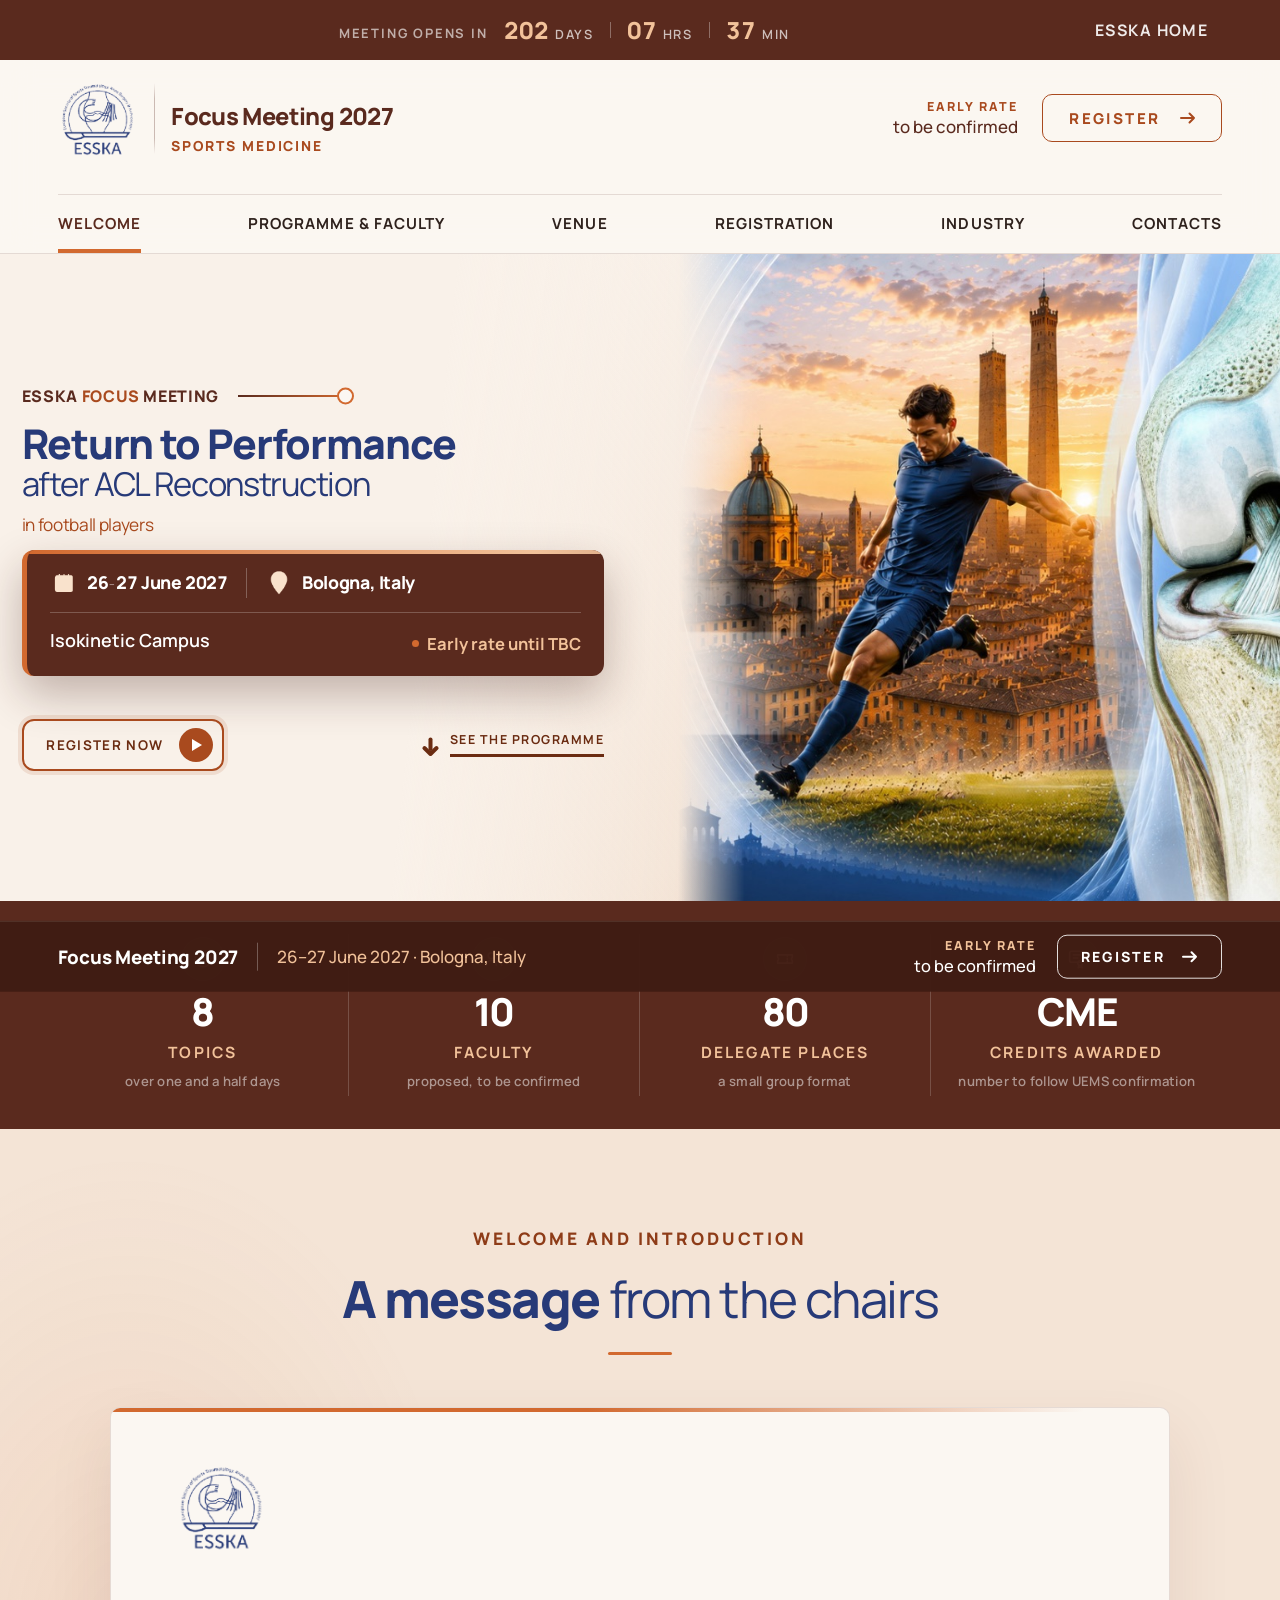
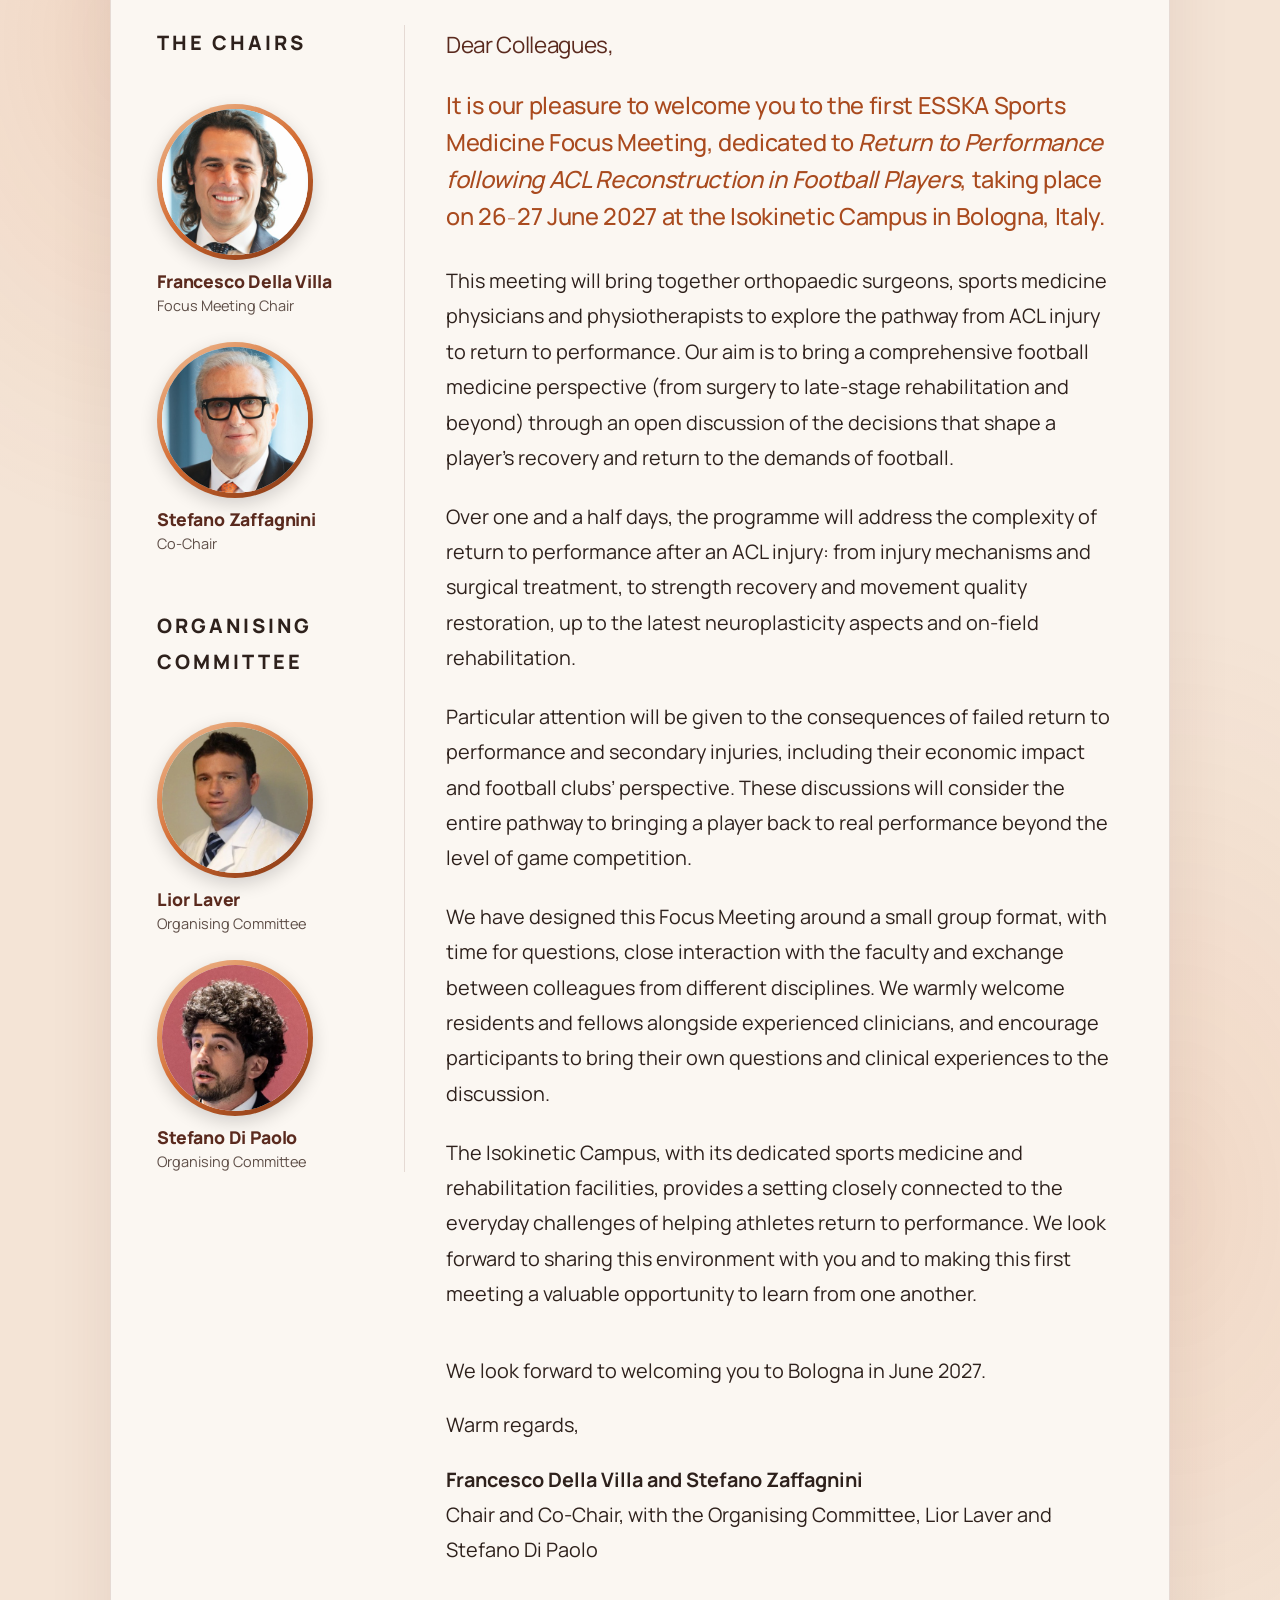
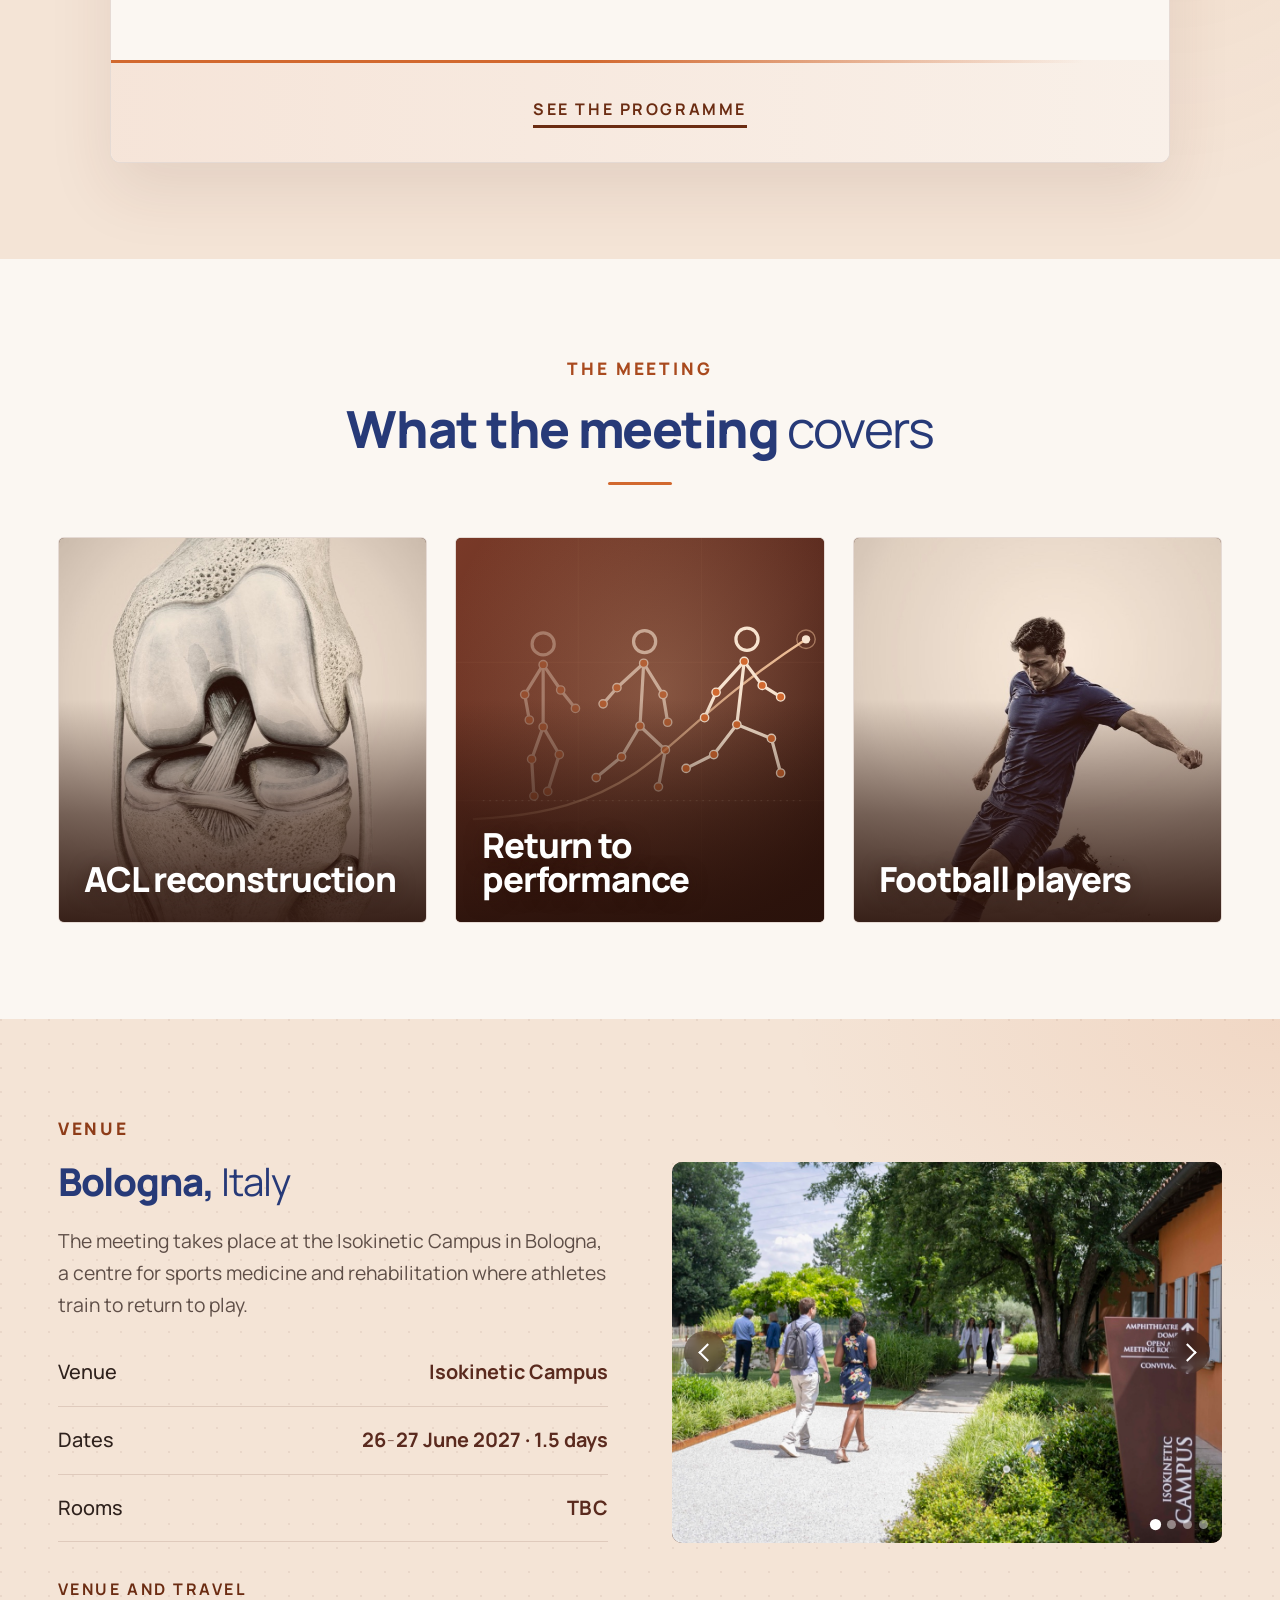
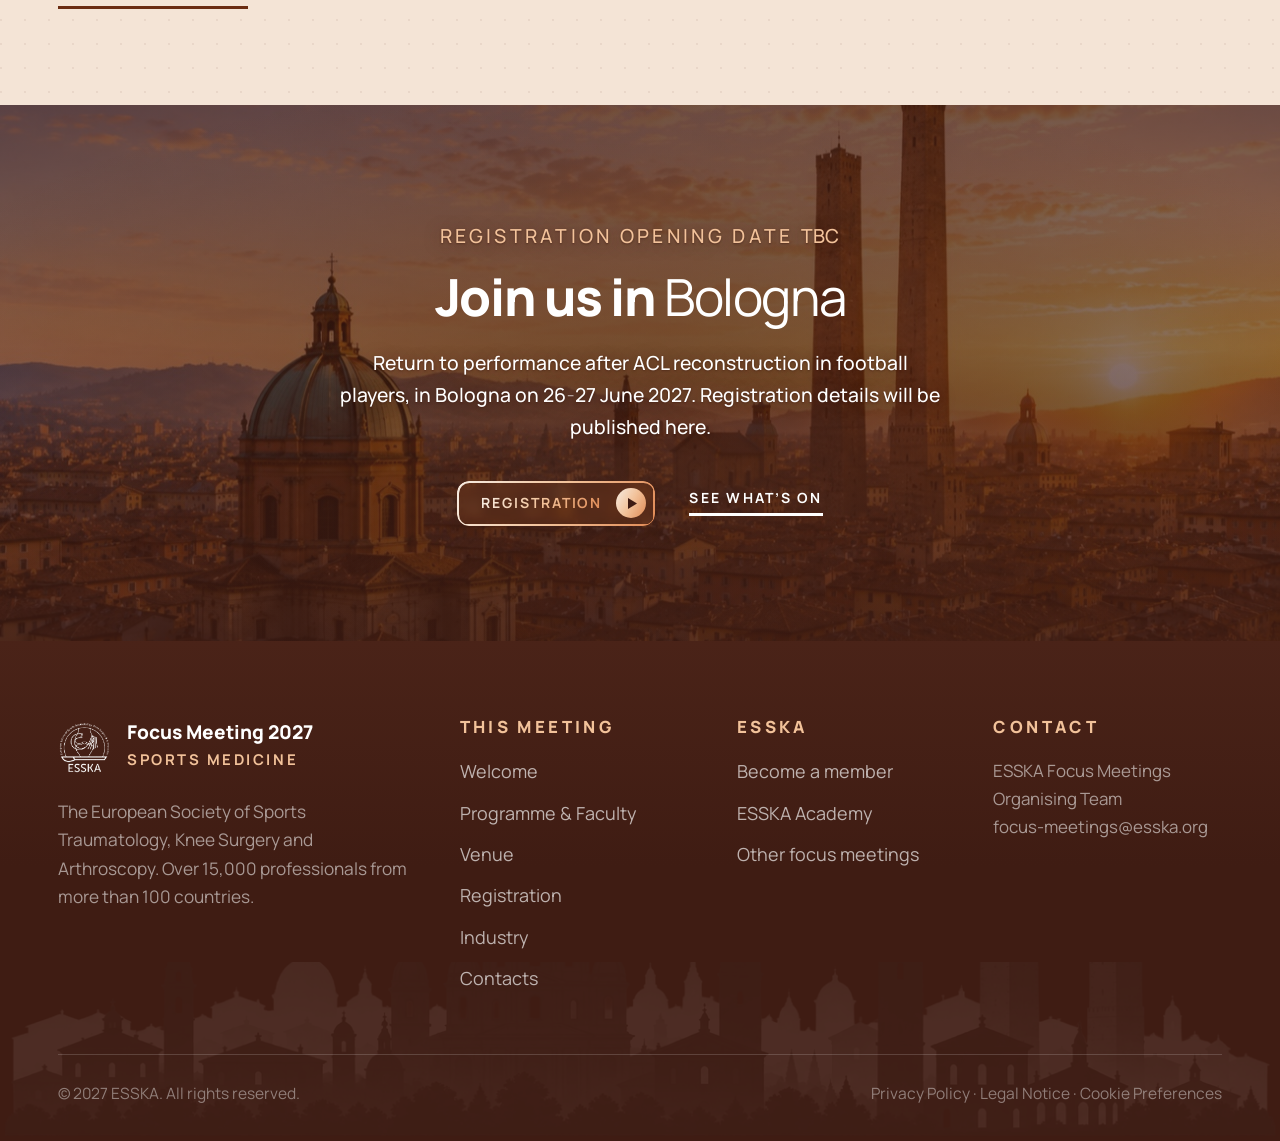
==== commit 19b58677: "Athens: registration opens 2 November, what the fee includes, partner packages taken offline. CME cr" ====
--- a/sites/bologna-2027/index.html
+++ b/sites/bologna-2027/index.html
@@ -7,7 +7,7 @@
 <link rel="preconnect" href="https://fonts.googleapis.com">
 <link rel="preconnect" href="https://fonts.gstatic.com" crossorigin>
 <link href="https://fonts.googleapis.com/css2?family=Manrope:wght@400;500;600;700;800&display=swap" rel="stylesheet">
-<link rel="stylesheet" href="assets/css/styles.css?v=2026101201">
+<link rel="stylesheet" href="assets/css/styles.css?v=2026101301">
 </head>
 <body>
 
@@ -94,7 +94,7 @@
       <div class="n rv"><i class="n-ic" aria-hidden="true"><svg viewBox="0 0 24 24" fill="none" stroke="currentColor" stroke-width="1.7" stroke-linecap="round" stroke-linejoin="round"><circle cx="12" cy="12" r="8.5"/><path d="M12 7.5V12l3 2"/></svg></i><b data-to="8">0</b><span>Topics</span><em>over one and a half days</em></div>
       <div class="n rv d1"><i class="n-ic" aria-hidden="true"><svg viewBox="0 0 24 24" fill="none" stroke="currentColor" stroke-width="1.7" stroke-linecap="round" stroke-linejoin="round"><circle cx="9" cy="8.5" r="3.2"/><path d="M3.5 19a5.5 5.5 0 0 1 11 0"/><circle cx="17" cy="9.5" r="2.5"/><path d="M15.6 14.3A4.6 4.6 0 0 1 20.5 19"/></svg></i><b data-to="10">0</b><span>Faculty</span><em>proposed, to be confirmed</em></div>
       <div class="n rv d2"><i class="n-ic" aria-hidden="true"><svg viewBox="0 0 24 24" fill="none" stroke="currentColor" stroke-width="1.7" stroke-linecap="round" stroke-linejoin="round"><path d="M4 7.5h16v2.8a1.9 1.9 0 0 0 0 3.4v2.8H4v-2.8a1.9 1.9 0 0 0 0-3.4z"/><path d="M14.5 7.5v9" stroke-dasharray="1.6 2"/></svg></i><b data-to="80">0</b><span>Delegate places</span><em>a small group format</em></div>
-      <div class="n rv d3"><i class="n-ic" aria-hidden="true"><svg viewBox="0 0 24 24" fill="none" stroke="currentColor" stroke-width="1.7" stroke-linecap="round" stroke-linejoin="round"><rect x="4" y="3.5" width="16" height="12" rx="2"/><path d="M8 7.5h8M8 11h5"/><circle cx="15.5" cy="16.5" r="2.6"/><path d="m14.2 18.7-.9 2.8 2.2-.9 2.2.9-.9-2.8"/></svg></i><b><abbr class="tbc" title="To be confirmed">TBC</abbr></b><span>CME credits</span><em>Details to follow</em></div>
+      <div class="n rv d3"><i class="n-ic" aria-hidden="true"><svg viewBox="0 0 24 24" fill="none" stroke="currentColor" stroke-width="1.7" stroke-linecap="round" stroke-linejoin="round"><rect x="4" y="3.5" width="16" height="12" rx="2"/><path d="M8 7.5h8M8 11h5"/><circle cx="15.5" cy="16.5" r="2.6"/><path d="m14.2 18.7-.9 2.8 2.2-.9 2.2.9-.9-2.8"/></svg></i><b>CME</b><span>Credits awarded</span><em>number to follow UEMS confirmation</em></div>
     </div>
       <div class="band-dots" aria-hidden="true"></div>
   </section>
@@ -258,7 +258,7 @@
         <div class="sm rv"><i class="sm-ic" aria-hidden="true"><svg viewBox="0 0 24 24" fill="none" stroke="currentColor" stroke-width="1.7" stroke-linecap="round" stroke-linejoin="round"><circle cx="12" cy="12" r="8.5"/><path d="M12 7.5V12l3 2"/></svg></i><b>1.5 days</b><span>Scientific programme</span><em>Saturday and Sunday</em></div>
         <div class="sm rv d1"><i class="sm-ic" aria-hidden="true"><svg viewBox="0 0 24 24" fill="none" stroke="currentColor" stroke-width="1.7" stroke-linecap="round" stroke-linejoin="round"><path d="M5 6.5h14M5 12h14M5 17.5h9"/></svg></i><b>8</b><span>Topics</span><em>from injury to the football club</em></div>
         <div class="sm rv d2"><i class="sm-ic" aria-hidden="true"><svg viewBox="0 0 24 24" fill="none" stroke="currentColor" stroke-width="1.7" stroke-linecap="round" stroke-linejoin="round"><circle cx="9" cy="8.5" r="3.2"/><path d="M3.5 19a5.5 5.5 0 0 1 11 0"/><circle cx="17" cy="9.5" r="2.5"/><path d="M15.6 14.3A4.6 4.6 0 0 1 20.5 19"/></svg></i><b>80</b><span>Participants</span><em>a small group format</em></div>
-        <div class="sm rv d3"><i class="sm-ic" aria-hidden="true"><svg viewBox="0 0 24 24" fill="none" stroke="currentColor" stroke-width="1.7" stroke-linecap="round" stroke-linejoin="round"><rect x="4" y="3.5" width="16" height="12" rx="2"/><path d="M8 7.5h8M8 11h5"/><circle cx="15.5" cy="16.5" r="2.6"/><path d="m14.2 18.7-.9 2.8 2.2-.9 2.2.9-.9-2.8"/></svg></i><b><abbr class="tbc" title="To be confirmed">TBC</abbr></b><span>CME credits</span><em>details to follow</em></div>
+        <div class="sm rv d3"><i class="sm-ic" aria-hidden="true"><svg viewBox="0 0 24 24" fill="none" stroke="currentColor" stroke-width="1.7" stroke-linecap="round" stroke-linejoin="round"><rect x="4" y="3.5" width="16" height="12" rx="2"/><path d="M8 7.5h8M8 11h5"/><circle cx="15.5" cy="16.5" r="2.6"/><path d="m14.2 18.7-.9 2.8 2.2-.9 2.2.9-.9-2.8"/></svg></i><b>CME</b><span>Credits awarded</span><em>number to follow UEMS confirmation</em></div>
       </div>
       <div class="prog-controls rv">
         <div class="pctl-top">
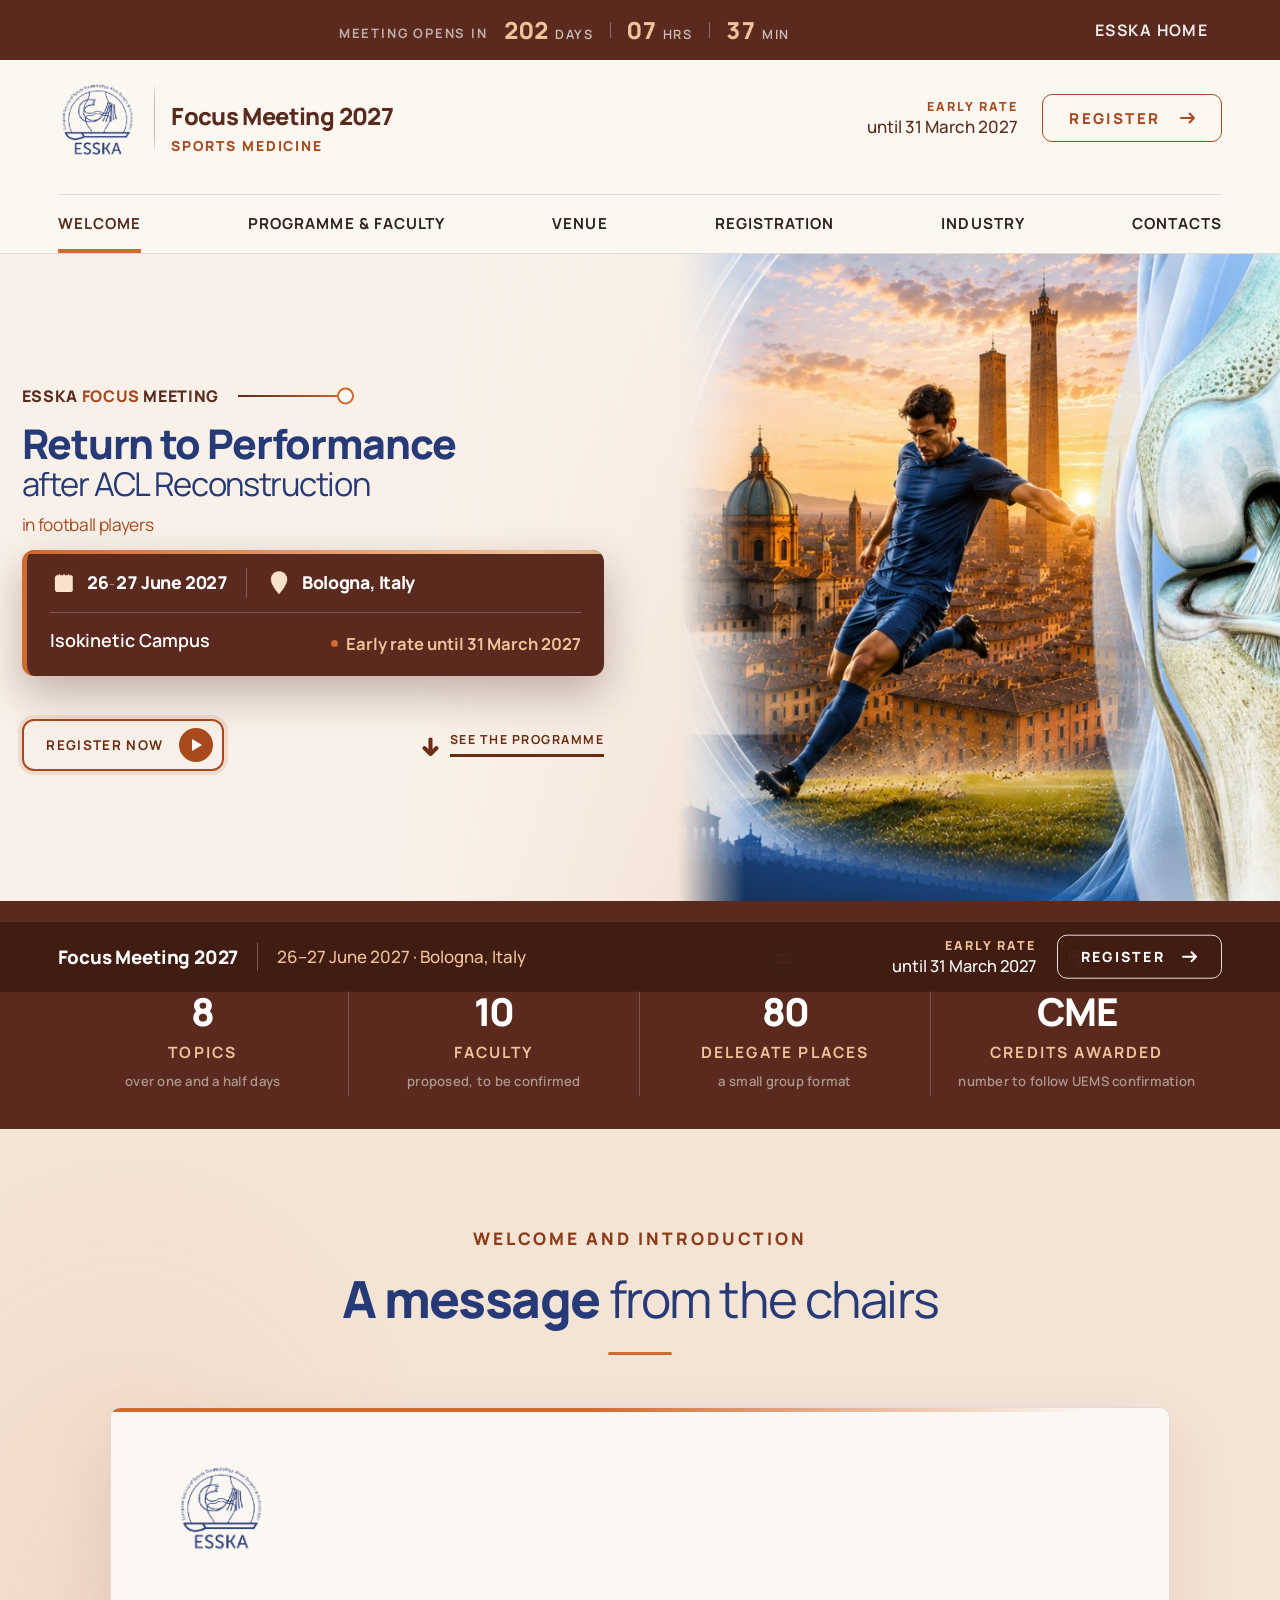
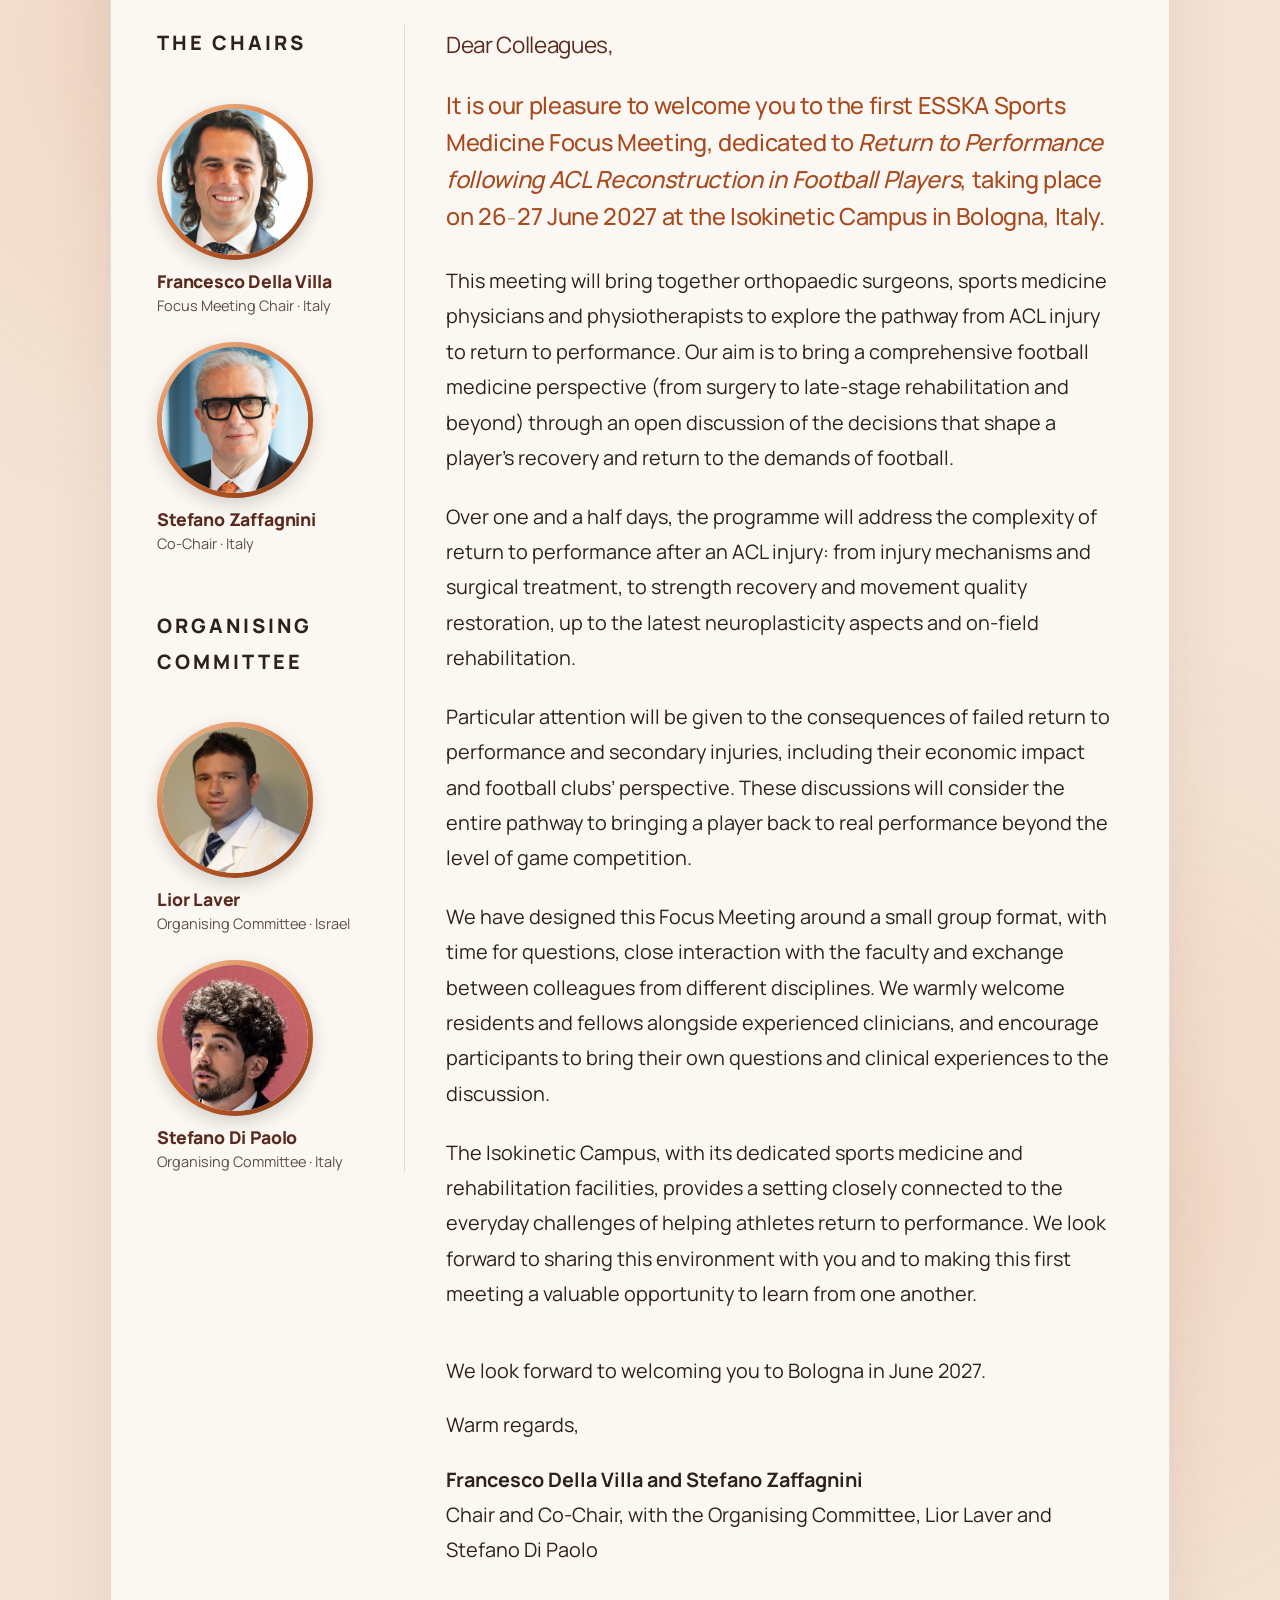
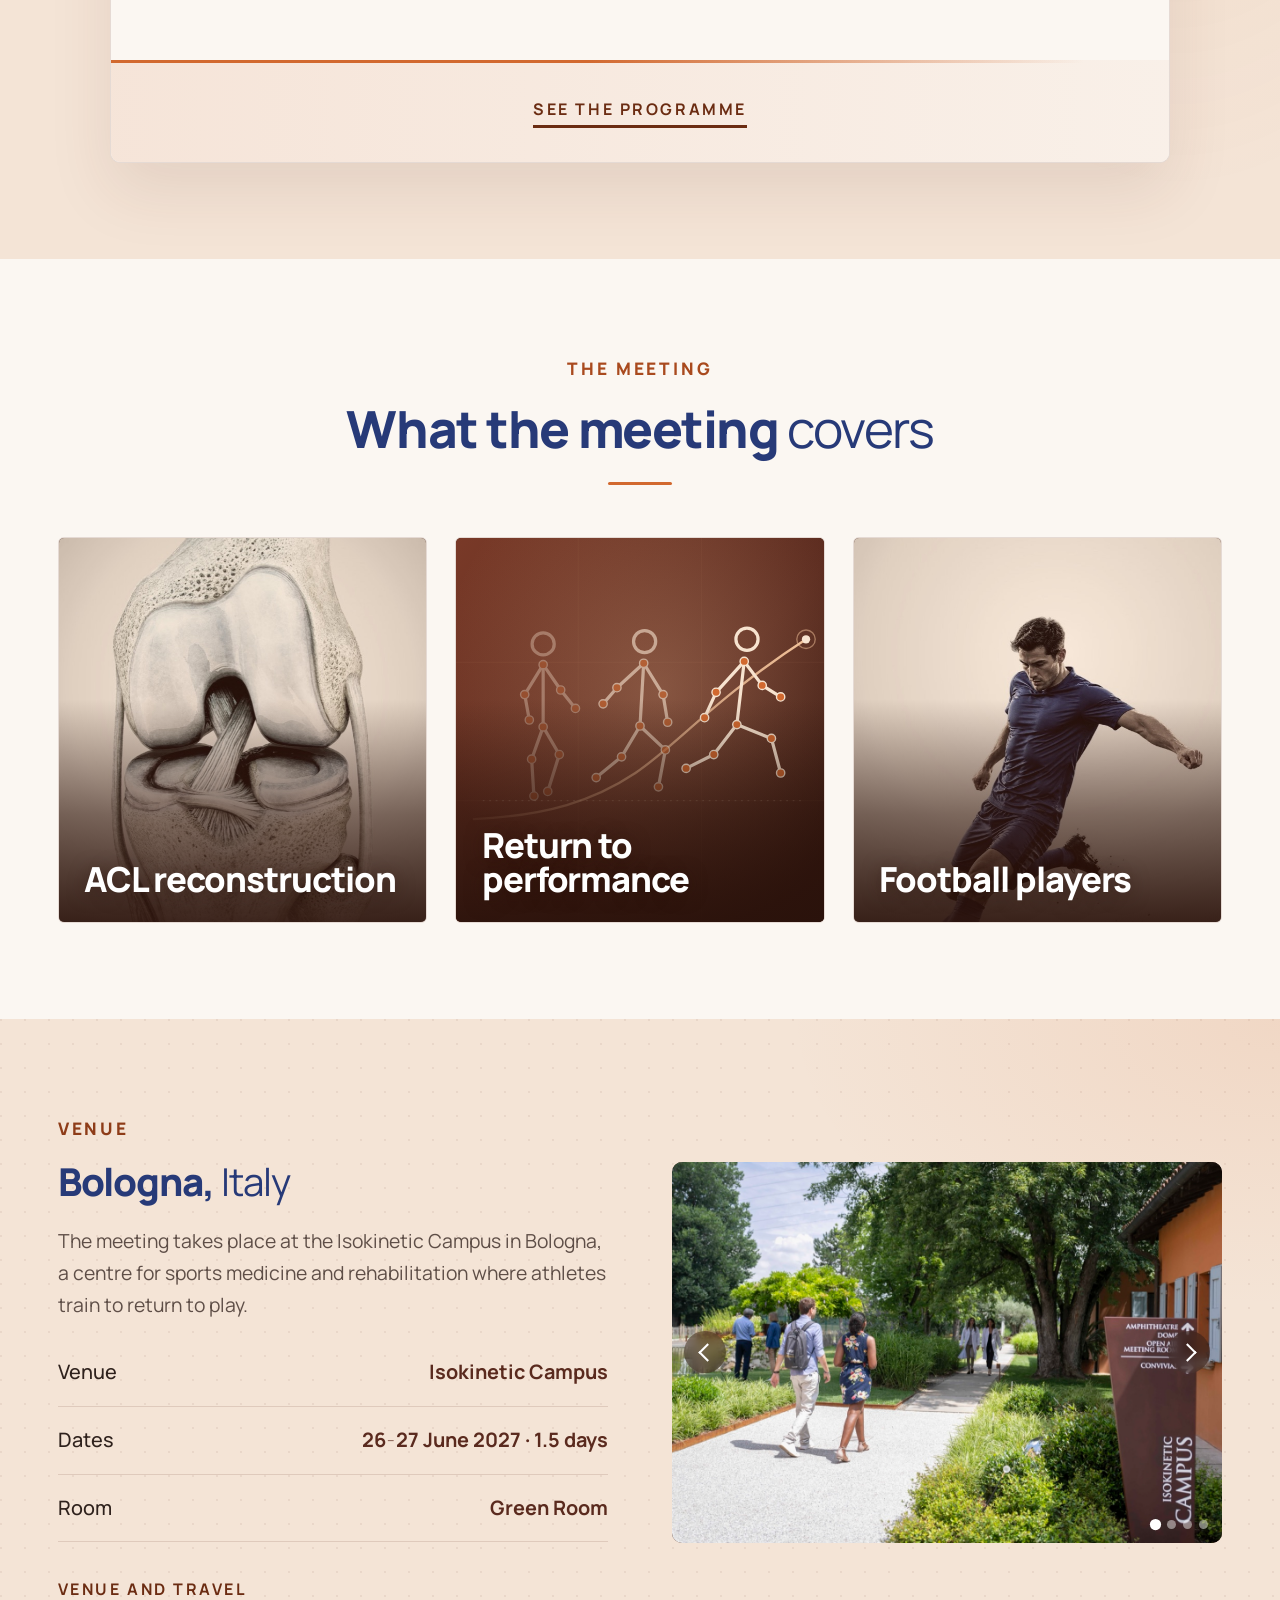
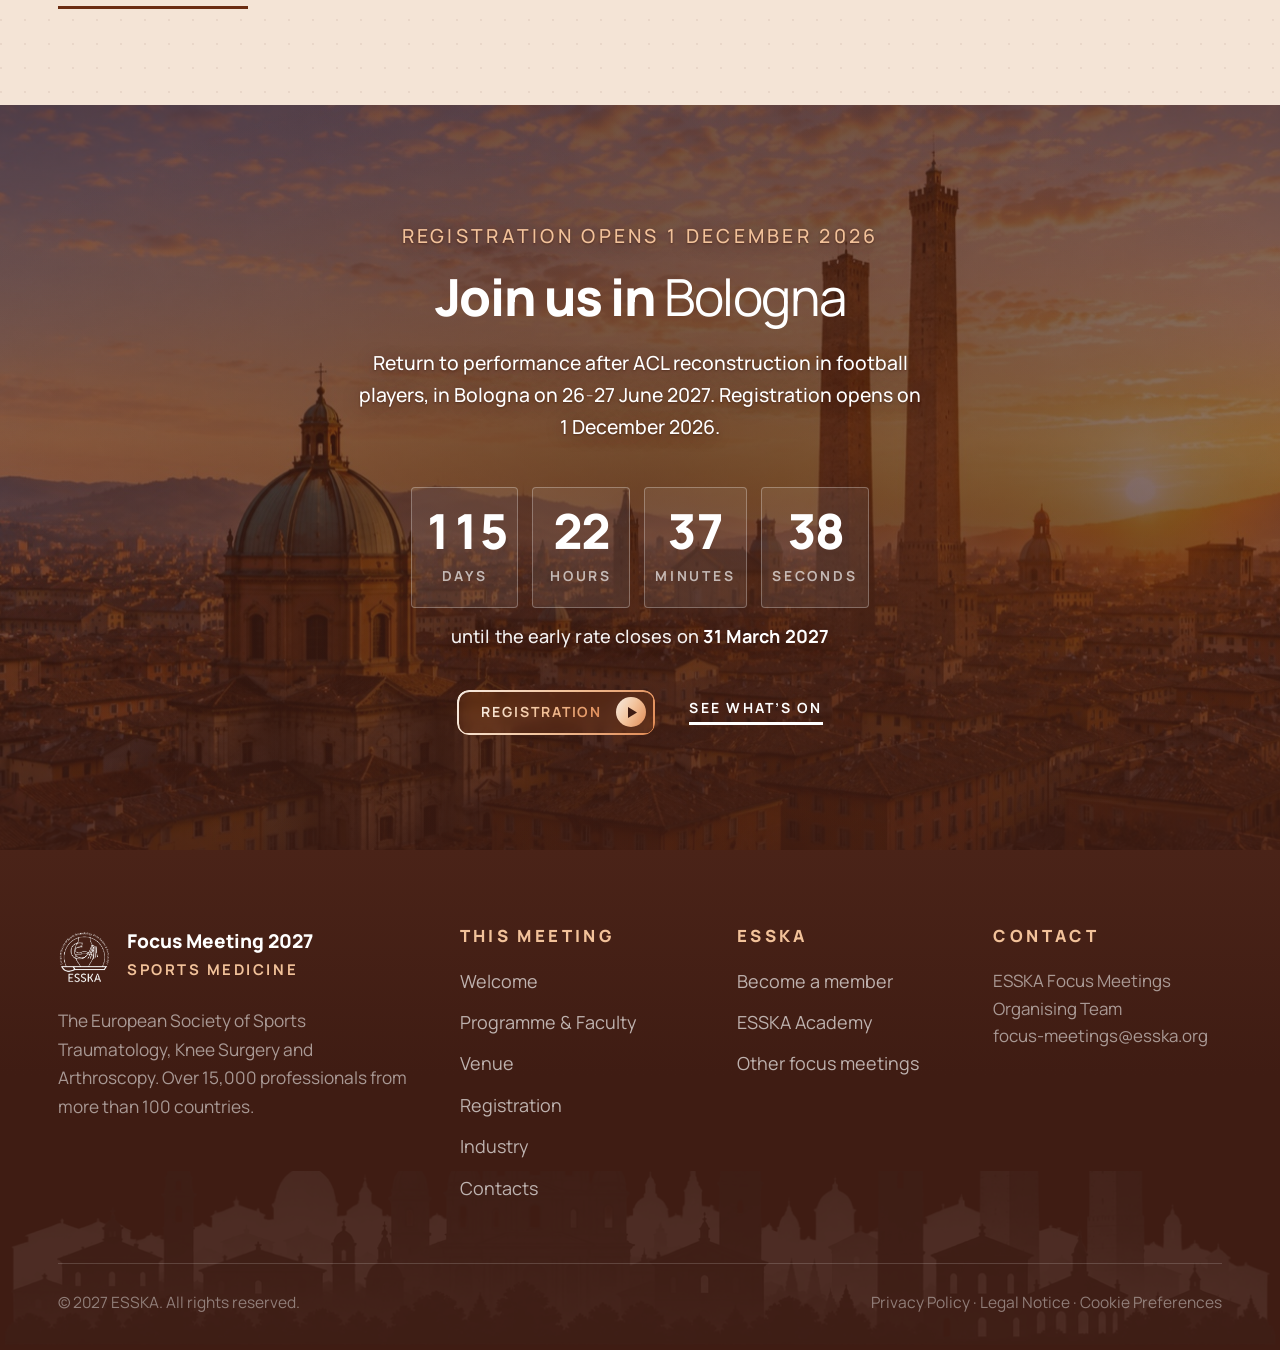
==== commit 075e7220: "Bologna: Green Room, photos and countries for chairs and committee, faculty countries, recommended h" ====
--- a/sites/bologna-2027/index.html
+++ b/sites/bologna-2027/index.html
@@ -7,7 +7,7 @@
 <link rel="preconnect" href="https://fonts.googleapis.com">
 <link rel="preconnect" href="https://fonts.gstatic.com" crossorigin>
 <link href="https://fonts.googleapis.com/css2?family=Manrope:wght@400;500;600;700;800&display=swap" rel="stylesheet">
-<link rel="stylesheet" href="assets/css/styles.css?v=2026101301">
+<link rel="stylesheet" href="assets/css/styles.css?v=2026101340">
 </head>
 <body>
 
@@ -115,14 +115,14 @@
               <img src="assets/img/chair-della-villa.jpg" alt="Francesco Della Villa">
               <figcaption>
                 <b>Francesco Della Villa</b>
-                <span>Focus Meeting Chair</span>
+                <span>Focus Meeting Chair &middot; Italy</span>
               </figcaption>
             </figure>
             <figure>
               <img src="assets/img/chair-zaffagnini.jpg" alt="Stefano Zaffagnini">
               <figcaption>
                 <b>Stefano Zaffagnini</b>
-                <span>Co-Chair</span>
+                <span>Co-Chair &middot; Italy</span>
               </figcaption>
             </figure>
           </div>
@@ -132,14 +132,14 @@
               <img src="assets/img/committee-laver.jpg" alt="Lior Laver">
               <figcaption>
                 <b>Lior Laver</b>
-                <span>Organising Committee</span>
+                <span>Organising Committee &middot; Israel</span>
               </figcaption>
             </figure>
             <figure>
               <img src="assets/img/committee-di-paolo.jpg" alt="Stefano Di Paolo">
               <figcaption>
                 <b>Stefano Di Paolo</b>
-                <span>Organising Committee</span>
+                <span>Organising Committee &middot; Italy</span>
               </figcaption>
             </figure>
           </div>
@@ -207,7 +207,7 @@
         <p class="lead" style="margin-top:1.3rem">The meeting takes place at the Isokinetic Campus in Bologna, a centre for sports medicine and rehabilitation where athletes train to return to play.</p>
         <div class="row"><span>Venue</span><b>Isokinetic Campus</b></div>
         <div class="row"><span>Dates</span><b>26<i class="dash">&ndash;</i>27 June 2027 &middot; 1.5 days</b></div>
-        <div class="row"><span>Rooms</span><b><abbr class="tbc" title="To be confirmed">TBC</abbr></b></div>
+        <div class="row"><span>Room</span><b>Green Room</b></div>
         <div style="margin-top:1.8rem"><a class="tlink" href="#" data-go="venue">Venue and travel</a></div>
       </div>
     </div>
@@ -218,9 +218,9 @@
     <div class="scrim"></div>
     <div class="wrap">
       <div class="rv">
-        <p class="eyebrow">Registration opening date <abbr class="tbc" title="To be confirmed">TBC</abbr></p>
+        <p class="eyebrow">Registration opens 1 December 2026</p>
         <h2>Join us in <span class="lt">Bologna</span></h2>
-        <p>Return to performance after ACL reconstruction in football players, in Bologna on 26<i class="dash">&ndash;</i>27&nbsp;June&nbsp;2027. Registration details will be published here.</p>
+        <p>Return to performance after ACL reconstruction in football players, in Bologna on 26<i class="dash">&ndash;</i>27&nbsp;June&nbsp;2027. Registration opens on 1&nbsp;December&nbsp;2026.</p>
       </div>
       <div class="count rv d1" id="erCount">
         <div><b id="cD">00</b><span>Days</span></div>
@@ -355,26 +355,26 @@
         <p class="lead one-line" style="margin-top:1rem">Proposed faculty. Invitations and availability remain to be confirmed.</p></div>
       <h3 class="fac-h">Chairs</h3>
       <div class="fac-grid">
-        <div class="fac rv"><div class="av">FV</div><b>Francesco Della Villa</b><div class="c">Focus Meeting Chair</div></div>
-        <div class="fac rv d1"><div class="av">SZ</div><b>Stefano Zaffagnini</b><div class="c">Co-Chair</div></div>
+        <div class="fac rv"><div class="av av-photo"><img src="assets/img/chair-della-villa.jpg" alt="" loading="lazy"></div><b>Francesco Della Villa</b><div class="c">Focus Meeting Chair &middot; Italy</div></div>
+        <div class="fac rv d1"><div class="av av-photo"><img src="assets/img/chair-zaffagnini.jpg" alt="" loading="lazy"></div><b>Stefano Zaffagnini</b><div class="c">Co-Chair &middot; Italy</div></div>
       </div>
       <h3 class="fac-h">Organising committee</h3>
       <div class="fac-grid">
-        <div class="fac rv"><div class="av">LL</div><b>Lior Laver</b></div>
-        <div class="fac rv d1"><div class="av">SP</div><b>Stefano Di Paolo</b></div>
+        <div class="fac rv"><div class="av av-photo"><img src="assets/img/committee-laver.jpg" alt="" loading="lazy"></div><b>Lior Laver</b><div class="c">Israel</div></div>
+        <div class="fac rv d1"><div class="av av-photo"><img src="assets/img/committee-di-paolo.jpg" alt="" loading="lazy"></div><b>Stefano Di Paolo</b><div class="c">Italy</div></div>
       </div>
       <h3 class="fac-h">Proposed faculty</h3>
       <div class="fac-grid">
-        <div class="fac rv"><div class="av">ES</div><b>Eric Hamrin Senorski</b></div>
-        <div class="fac rv d1"><div class="av">MB</div><b>Matthew Buckthorpe</b></div>
-        <div class="fac rv d2"><div class="av">AG</div><b>Alberto Grassi</b></div>
-        <div class="fac rv d3"><div class="av">GL</div><b>Gian Andrea Lucidi</b></div>
-        <div class="fac rv"><div class="av">RP</div><b>Robert Prill</b></div>
-        <div class="fac rv d1"><div class="av">FA</div><b>Ferran Abat</b></div>
-        <div class="fac rv d2"><div class="av">SH</div><b>Suzanne Huurman</b></div>
-        <div class="fac rv d3"><div class="av">EC</div><b>Etienne Cavignac</b></div>
-        <div class="fac rv"><div class="av">FT</div><b>Filippo Tosarelli</b></div>
-        <div class="fac rv d1"><div class="av">AG</div><b>Alli Gokeler</b></div>
+        <div class="fac rv"><div class="av">ES</div><b>Eric Hamrin Senorski</b><div class="c">Sweden</div></div>
+        <div class="fac rv d1"><div class="av">MB</div><b>Matthew Buckthorpe</b><div class="c">UK</div></div>
+        <div class="fac rv d2"><div class="av">AG</div><b>Alberto Grassi</b><div class="c">Italy</div></div>
+        <div class="fac rv d3"><div class="av">GL</div><b>Gian Andrea Lucidi</b><div class="c">Italy</div></div>
+        <div class="fac rv"><div class="av">RP</div><b>Robert Prill</b><div class="c">Germany</div></div>
+        <div class="fac rv d1"><div class="av">FA</div><b>Ferran Abat</b><div class="c">Spain</div></div>
+        <div class="fac rv d2"><div class="av">SH</div><b>Suzanne Huurman</b><div class="c">The Netherlands</div></div>
+        <div class="fac rv d3"><div class="av">EC</div><b>Etienne Cavaignac</b><div class="c">France</div></div>
+        <div class="fac rv"><div class="av">FT</div><b>Filippo Tosarelli</b><div class="c">Italy</div></div>
+        <div class="fac rv d1"><div class="av">AG</div><b>Alli Gokeler</b><div class="c">Germany</div></div>
       </div>
     </div>
   </section>
@@ -417,24 +417,22 @@
             <div><dt>Venue</dt><dd>Isokinetic Campus</dd></div>
             <div><dt>Dates</dt><dd>26<i class="dash">&ndash;</i>27 June 2027</dd></div>
             <div><dt>Address</dt><dd>Via Casteldebole, 8/10<br>40132 Bologna<br><small>Isokinetic Bologna; to be confirmed for the campus</small></dd></div>
-            <div><dt>Meeting rooms</dt><dd><abbr class="tbc" title="To be confirmed">TBC</abbr></dd></div>
+            <div><dt>Meeting room</dt><dd>Green Room</dd></div>
           </dl>
           <div class="btn-row">
             <a class="pill" href="https://www.google.com/maps/dir/?api=1&amp;destination=Isokinetic+Via+Casteldebole+8%2F10+40132+Bologna&amp;travelmode=transit" target="_blank" rel="noopener"><span>Get directions</span><span class="pill-i" aria-hidden="true"><svg viewBox="0 0 10 12"><path d="M0 0l10 6-10 6z"/></svg></span></a>
           </div>
         </div>
       </div>
-      <div class="v-stay rv">
+      <div class="v-stay v-stay-solo rv">
         <div class="v-stay-b">
           <p class="eyebrow">Accommodation</p>
-          <h3>Rooms for participants</h3>
-          <p>Details of accommodation for participants, including any rooms reserved for the meeting, will be published on this website.</p>
-          <p>Booking link, room rates, booking conditions and cancellation terms to follow.</p>
-        </div>
-        <div class="v-stay-when">
-          <span>Booking opens</span>
-          <b><abbr class="tbc" title="To be confirmed">TBC</abbr></b>
-          <small>Link, rates and terms published here</small>
+          <h3>Recommended hotels</h3>
+          <ul class="hotel-list">
+            <li><a href="http://www.admiralparkhotel.com/" target="_blank" rel="noopener">Admiral Park Hotel</a></li>
+            <li><a href="http://www.hotelcalzavecchio.eu/" target="_blank" rel="noopener">Boutique Hotel Calzavecchio</a></li>
+            <li><a href="https://www.hotel-portasanmamolo.it/" target="_blank" rel="noopener">Hotel Porta San Mamolo</a></li>
+          </ul>
         </div>
       </div>
     </div>
@@ -502,7 +500,7 @@
     <div class="wrap">
       <p class="crumb">ESSKA Focus Meeting</p>
       <h1>Registration <span class="lt">and Fees</span></h1>
-      <p>Preliminary fees, in euro. Registration opening date to be confirmed.</p>
+      <p>Preliminary fees, in euro. Registration opens on 1 December 2026.</p>
     </div>
     <div class="wrap ph-meta"><span><b>26<i class="dash">&ndash;</i>27 June 2027</b></span><span>Isokinetic Campus</span><span>Bologna, Italy</span></div>
   </header>
@@ -518,13 +516,13 @@
       <!-- period dates not set yet: add data-start / data-end (ISO, Italian time) to each
            period when ESSKA confirms them, and app.js marks the current one -->
       <ol class="fee-periods two rv d1" aria-label="Fee periods">
-          <li class="fee-period" data-period="early">
+          <li class="fee-period" data-period="early" data-start="2026-12-01T00:00:00+01:00" data-end="2027-03-31T23:59:59+02:00">
             <span class="fp-tag" hidden></span>
-            <b>Early</b><span>Dates to be confirmed</span>
+            <b>Early</b><span>1 December 2026 to 31 March 2027</span>
           </li>
-          <li class="fee-period" data-period="standard">
+          <li class="fee-period" data-period="standard" data-start="2027-04-01T00:00:00+02:00" data-end="2027-06-27T23:59:59+02:00">
             <span class="fp-tag" hidden></span>
-            <b>Standard</b><span>Dates to be confirmed</span>
+            <b>Standard</b><span>1 April to 27 June 2027</span>
           </li>
       </ol>
       <div class="fee-table rv d1">
@@ -546,14 +544,14 @@
       <div class="reg-next">
         <div class="reg-card reg-book rv">
           <p class="eyebrow">Book your place</p>
-          <h3>Registration opening date <abbr class="tbc" title="To be confirmed">TBC</abbr></h3>
+          <h3>Registration opens on 1 December 2026</h3>
           <p>The link to register will appear here when registration opens.</p>
-          <span class="pill is-disabled" aria-disabled="true"><span>Opening date TBC</span><span class="pill-i" aria-hidden="true"><svg viewBox="0 0 10 12"><path d="M0 0l10 6-10 6z"/></svg></span></span>
+          <span class="pill is-disabled" aria-disabled="true"><span>Opens 1 December 2026</span><span class="pill-i" aria-hidden="true"><svg viewBox="0 0 10 12"><path d="M0 0l10 6-10 6z"/></svg></span></span>
         </div>
         <div class="reg-card reg-stay rv d1">
           <p class="eyebrow">Accommodation</p>
-          <h3>Rooms for participants</h3>
-          <p>Accommodation details will be published on the venue page.</p>
+          <h3>Recommended hotels</h3>
+          <p>The recommended hotels are listed on the venue page.</p>
           <a class="tlink" href="#" data-go="venue">Venue and accommodation</a>
         </div>
       </div>
@@ -678,6 +676,6 @@
   <a class="stick-reg" href="#" data-go="registration"><span>Register</span><svg class="reg-arrow" viewBox="0 0 16 12" aria-hidden="true" fill="none" stroke="currentColor" stroke-width="2" stroke-linecap="round" stroke-linejoin="round"><path d="M1 6h13M9.5 1.5 14 6l-4.5 4.5"/></svg></a>
 </div>
 
-<script src="assets/js/app.js?v=2026100960"></script>
+<script src="assets/js/app.js?v=2026101340"></script>
 </body>
 </html>
--- a/sites/bologna-2027/assets/css/styles.css
+++ b/sites/bologna-2027/assets/css/styles.css
@@ -2474,3 +2474,15 @@
    made of words rather than numbers is set a size smaller so it fits on the line */
 .sm b{padding-right:3rem}
 .sm b.sm-word{font-size:clamp(1.2rem,1.75vw,1.5rem);line-height:1.2}
+
+/* faculty grid: a photo fills the circle in place of the initials */
+.fac .av.av-photo{overflow:hidden;padding:0;background:var(--ice)}
+.fac .av.av-photo img{width:100%;height:100%;object-fit:cover;object-position:center top;display:block}
+/* accommodation: only the recommended hotels, so the panel is a single column */
+.v-stay.v-stay-solo{grid-template-columns:1fr}
+.hotel-list{list-style:none;margin:1rem 0 0;padding:0;display:grid;gap:.6rem}
+.hotel-list li{padding-left:1.3rem;position:relative;line-height:1.5}
+.hotel-list li::before{content:"";position:absolute;left:0;top:.62em;width:7px;height:7px;border-radius:50%;background:var(--ac-br)}
+.hotel-list a{color:var(--cta-ink);font-weight:600;text-decoration:underline;
+  text-decoration-color:rgba(var(--cta-rgb),.4);text-underline-offset:3px}
+.hotel-list a:hover{text-decoration-color:currentColor}
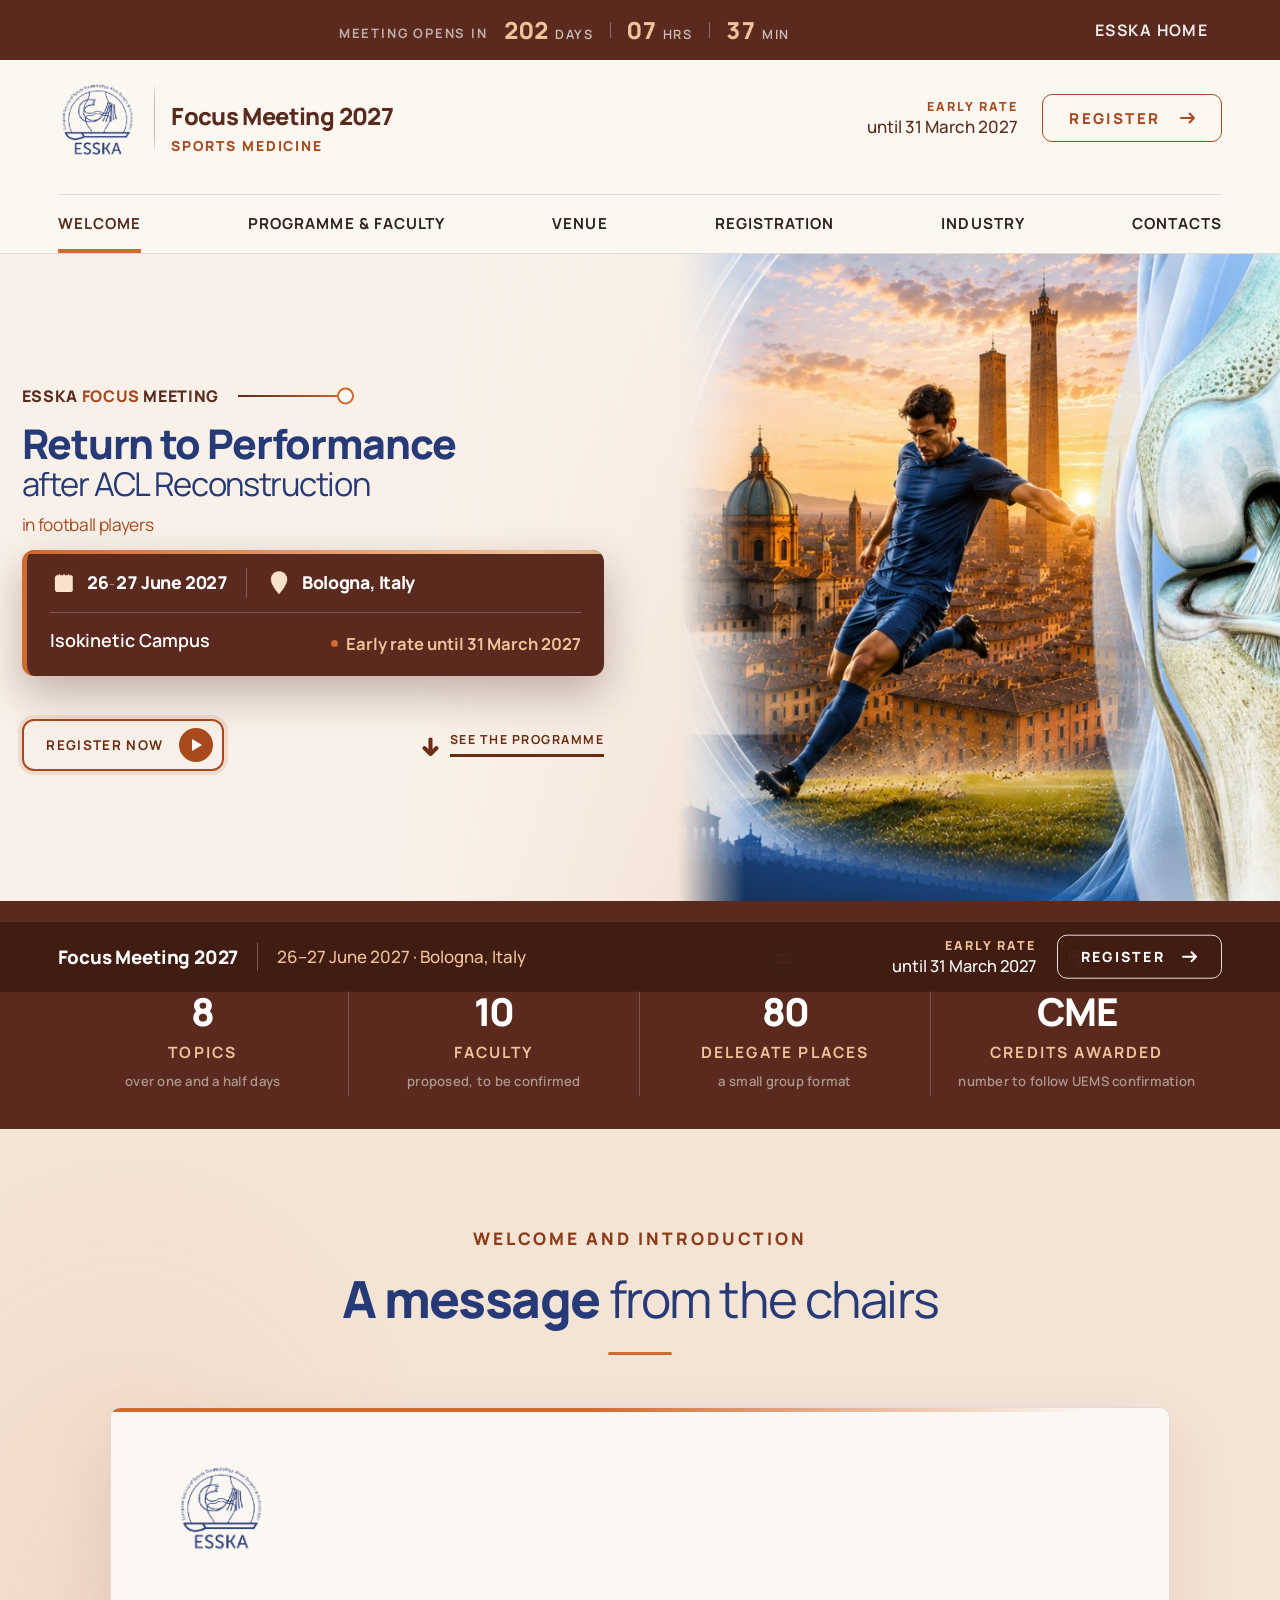
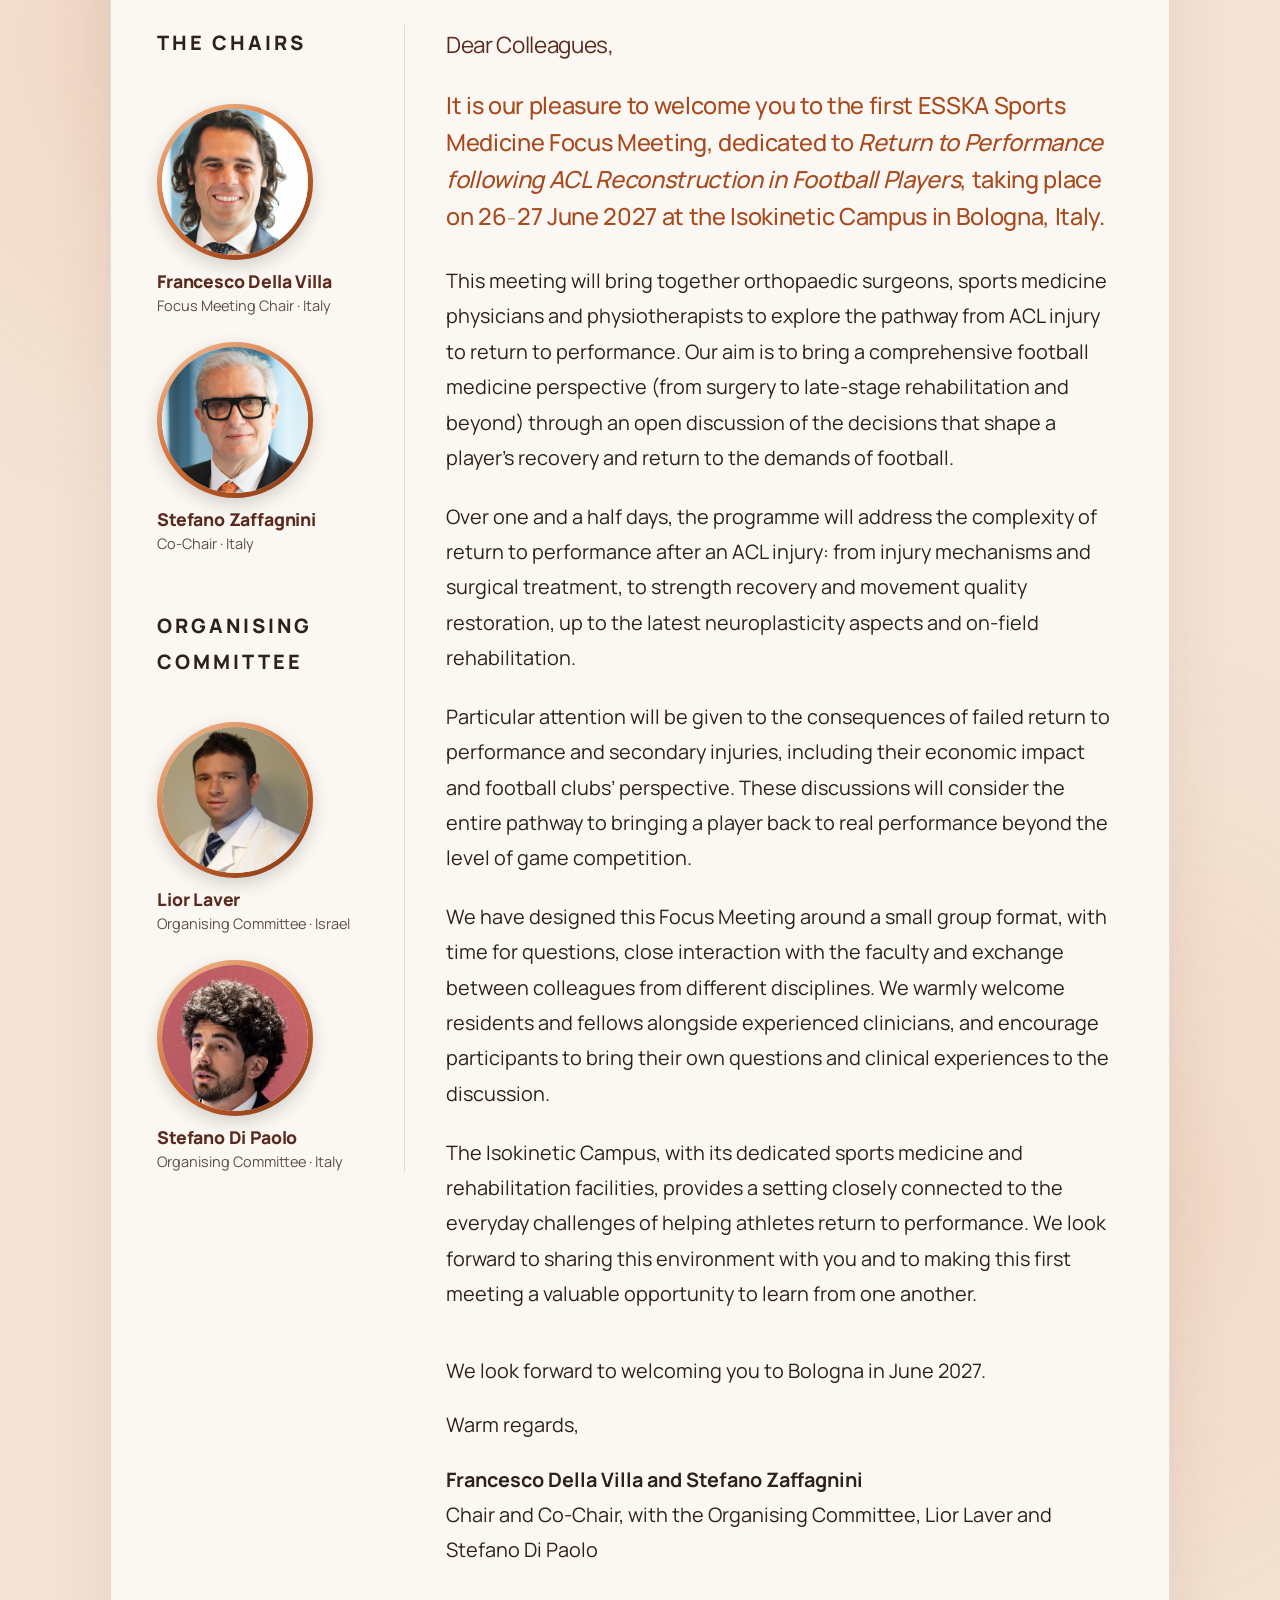
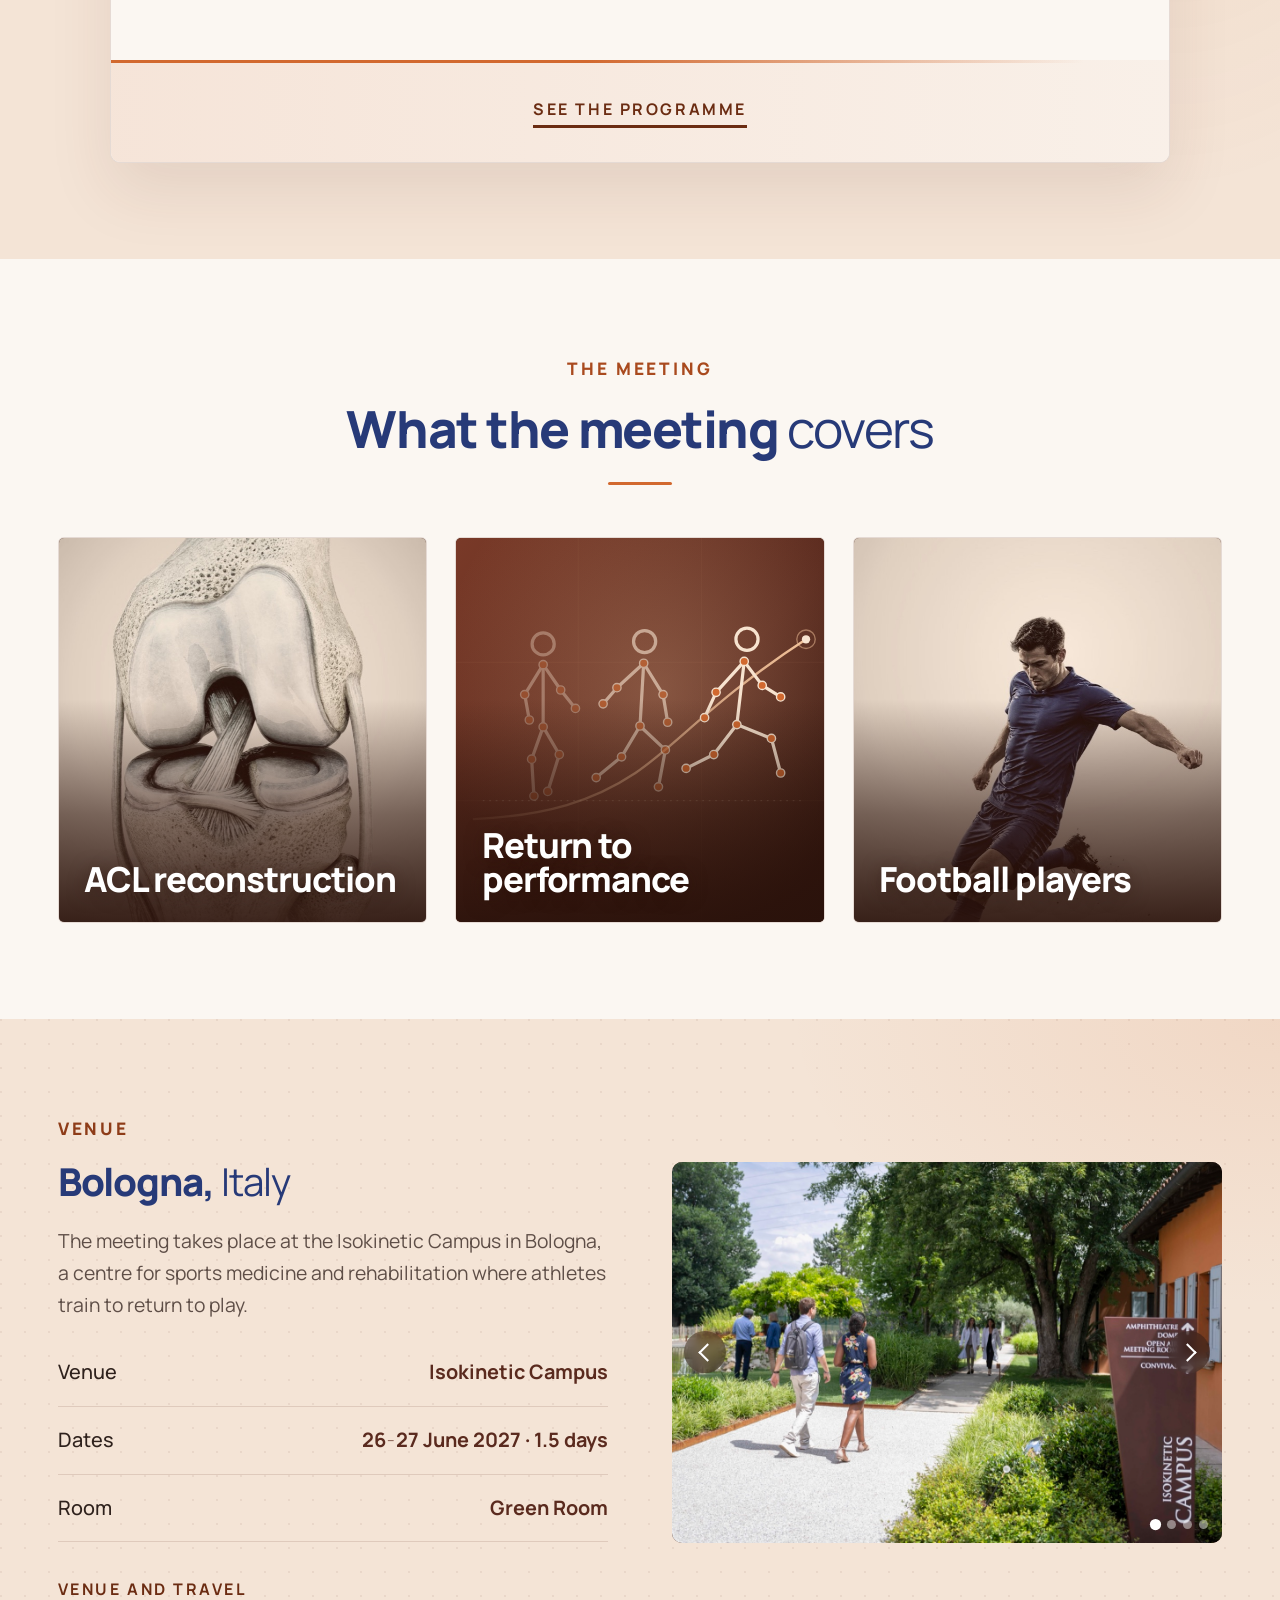
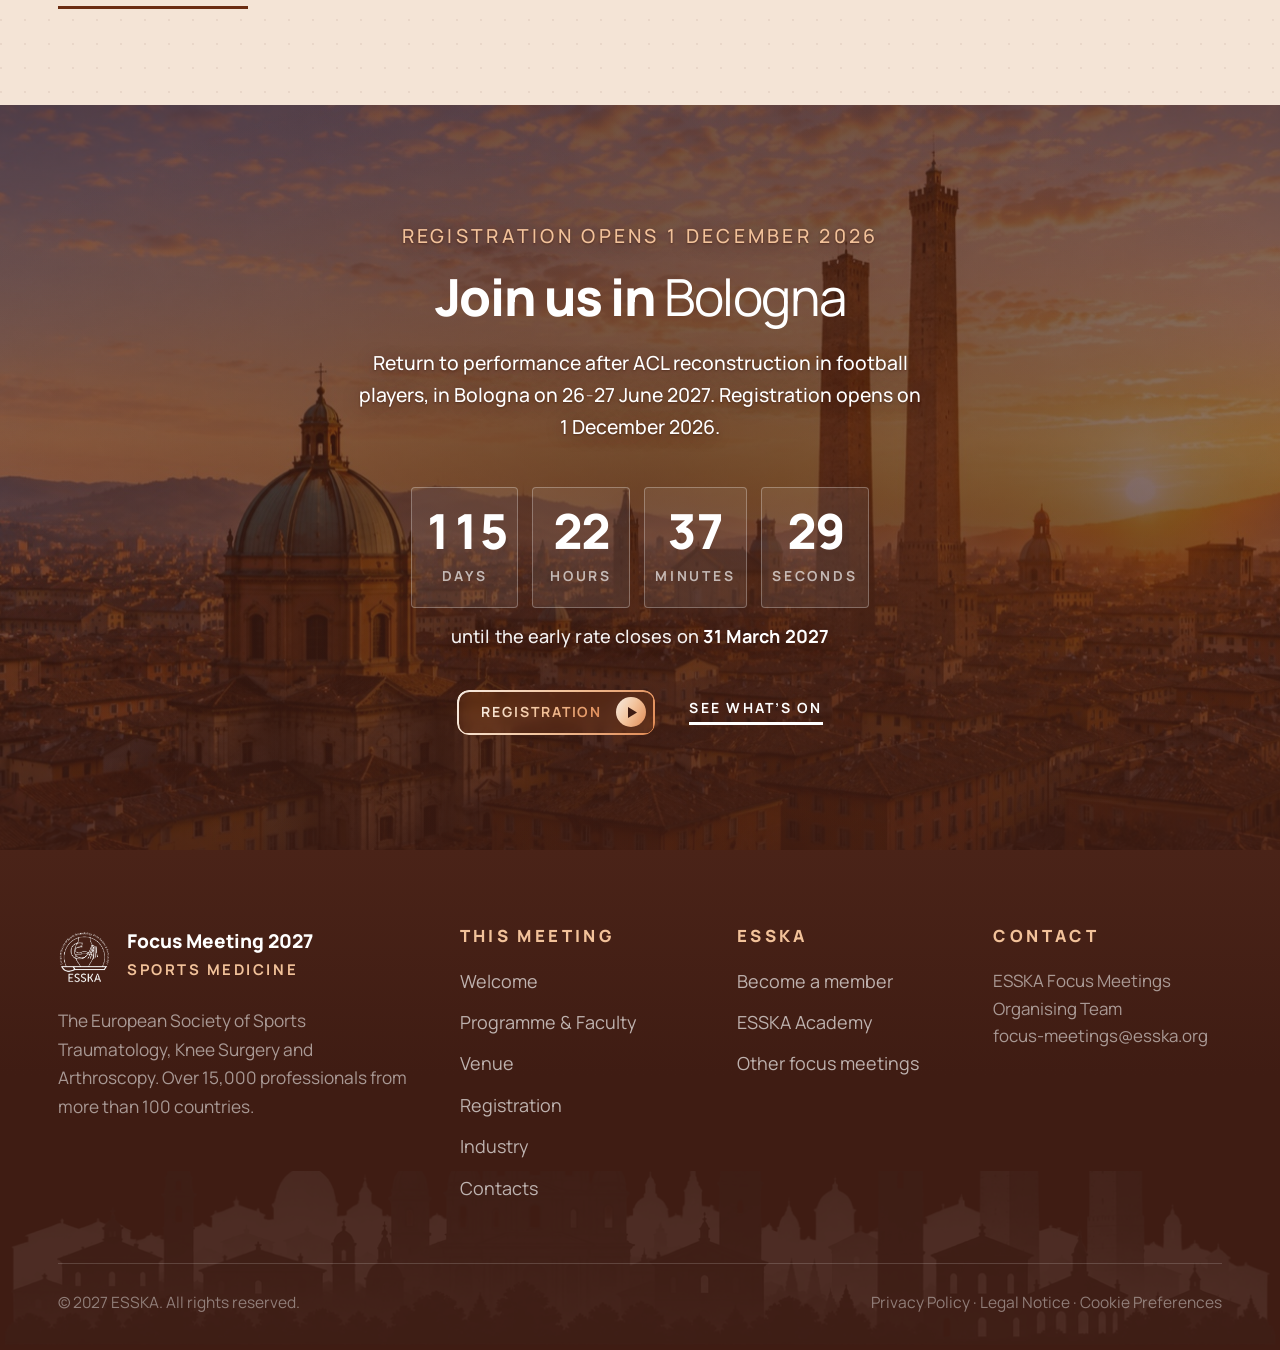
==== commit 1cf31311: "London: Skills Lab + Focus Meeting prices; Rome, Istanbul, Dublin, Bologna: pre-compliant MedTech Eu" ====
--- a/sites/bologna-2027/index.html
+++ b/sites/bologna-2027/index.html
@@ -591,8 +591,13 @@
         </article>
         <article class="ind-card ind-comp rv d1">
           <p class="eyebrow">Compliance</p>
-          <h3>EthicalMedTech assessment</h3>
-          <p>Information on the EthicalMedTech compliance assessment for this meeting will be published on this page.</p>
+          <h3>MedTech Europe assessment</h3>
+          <p>This meeting has been pre-assessed as compliant with the MedTech Europe Code of Ethical Business Practice. Further information will be available on this page once the assessment has been completed.</p>
+          <ol class="ind-steps" aria-label="Assessment status">
+            <li class="done"><i aria-hidden="true"></i><span class="ind-st"><b>Submitted</b><span>To MedTech Europe</span></span></li>
+            <li class="now"><i aria-hidden="true"></i><span class="ind-st"><b>Pre-compliant</b><span>Pre-assessed as compliant</span></span></li>
+            <li><i aria-hidden="true"></i><span class="ind-st"><b>Outcome</b><span>Published on this page</span></span></li>
+          </ol>
         </article>
       </div>
     </div>
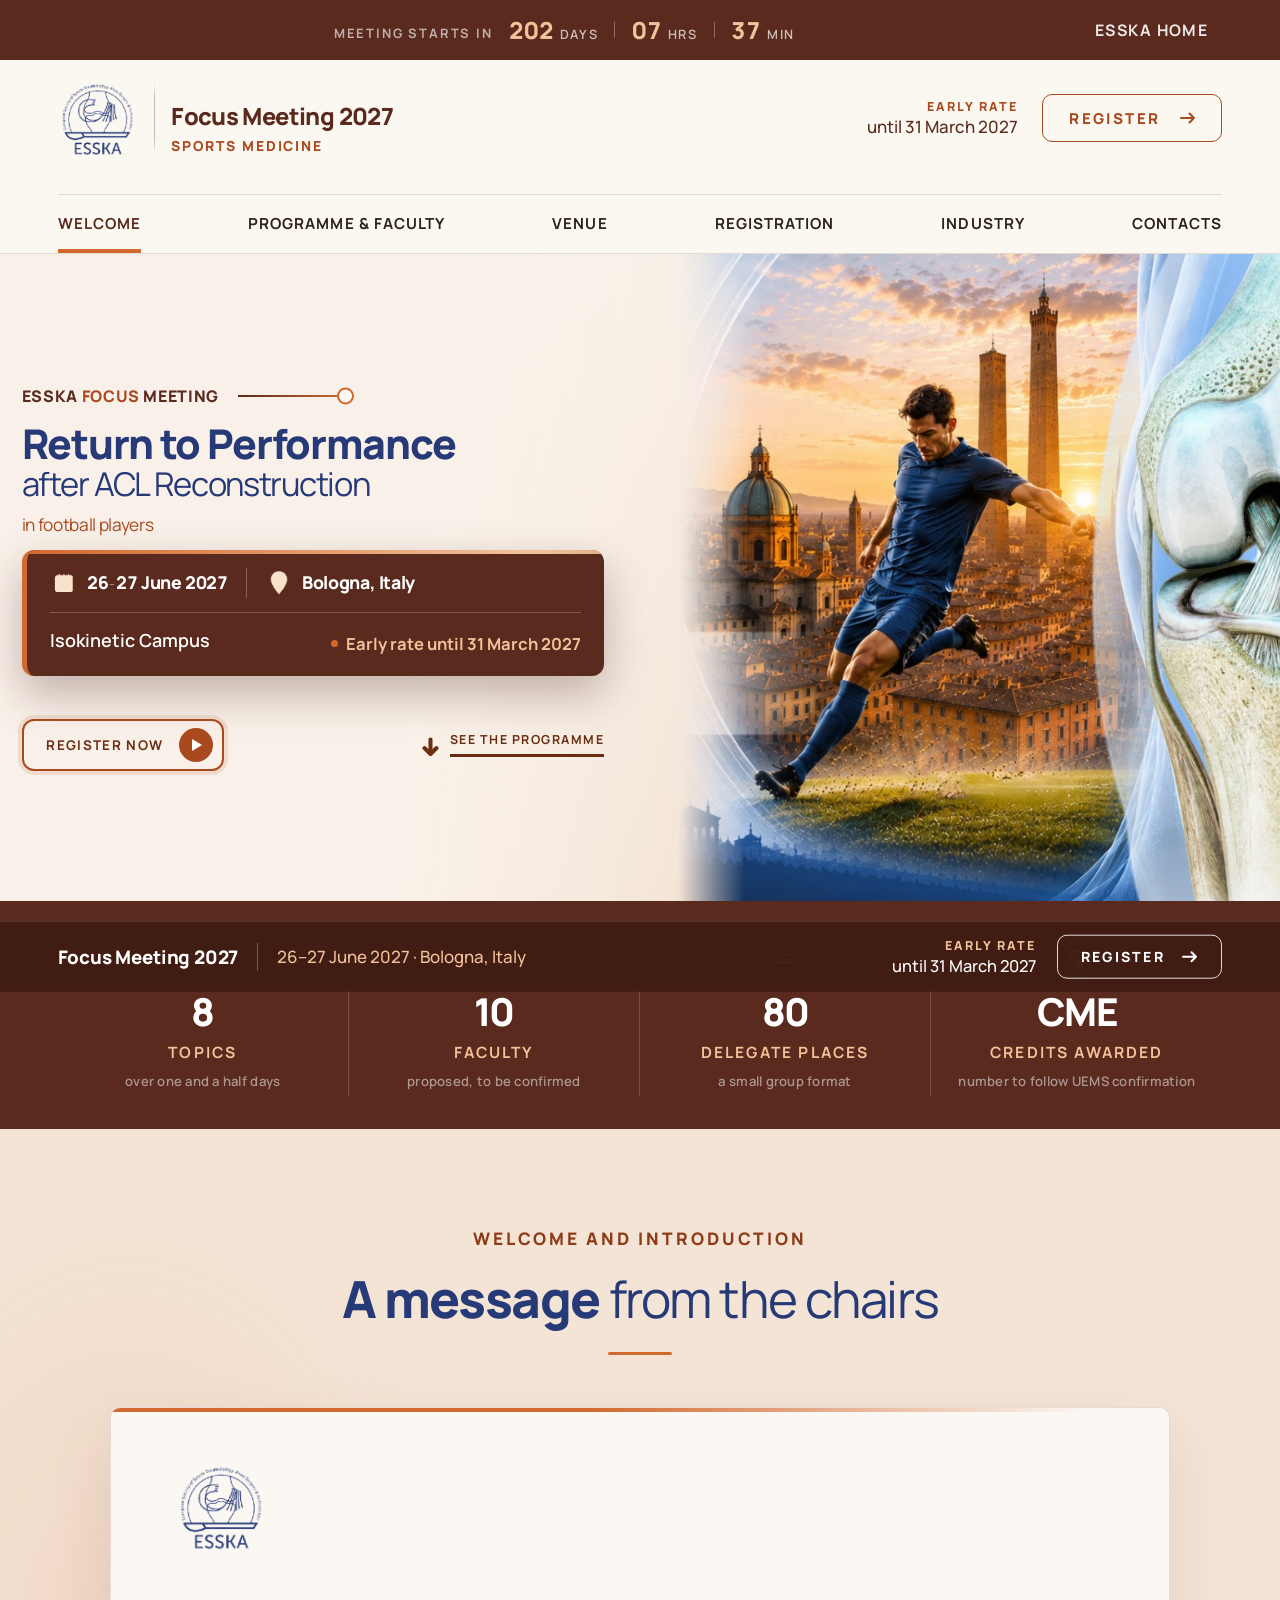
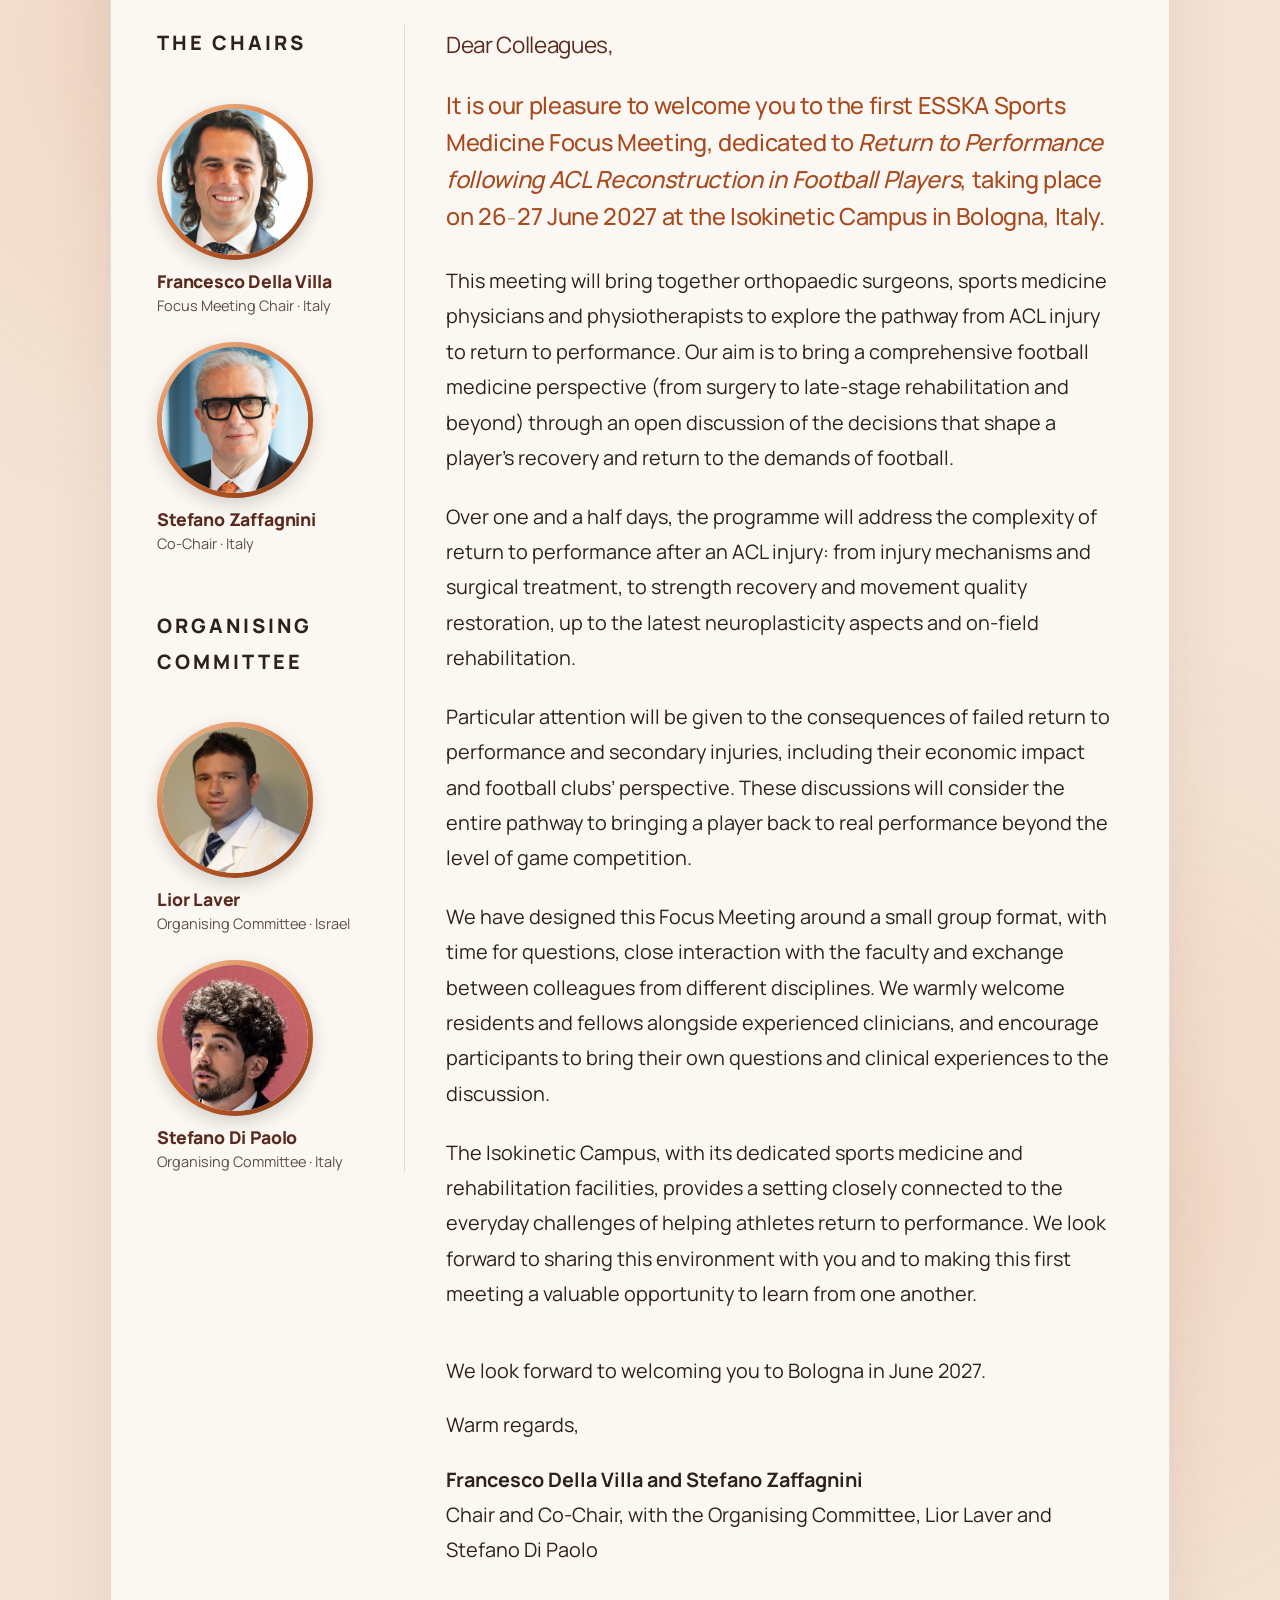
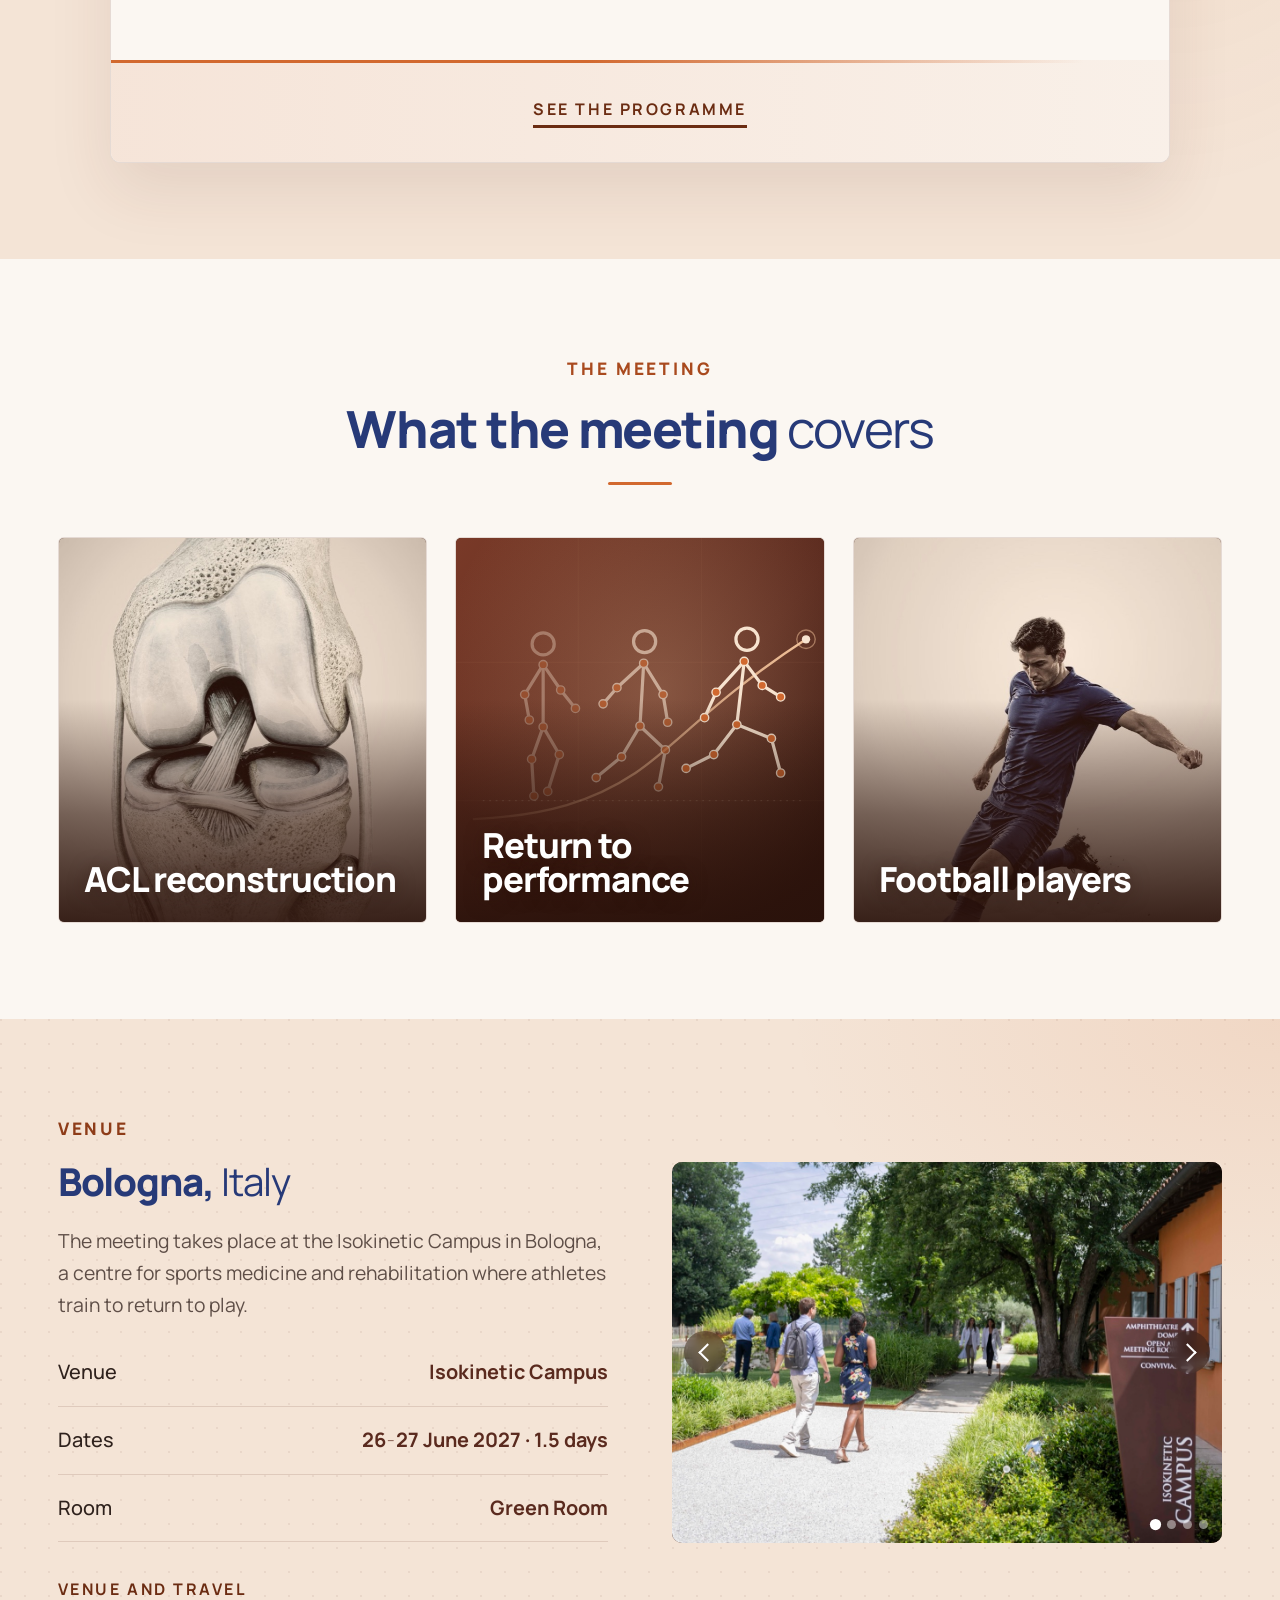
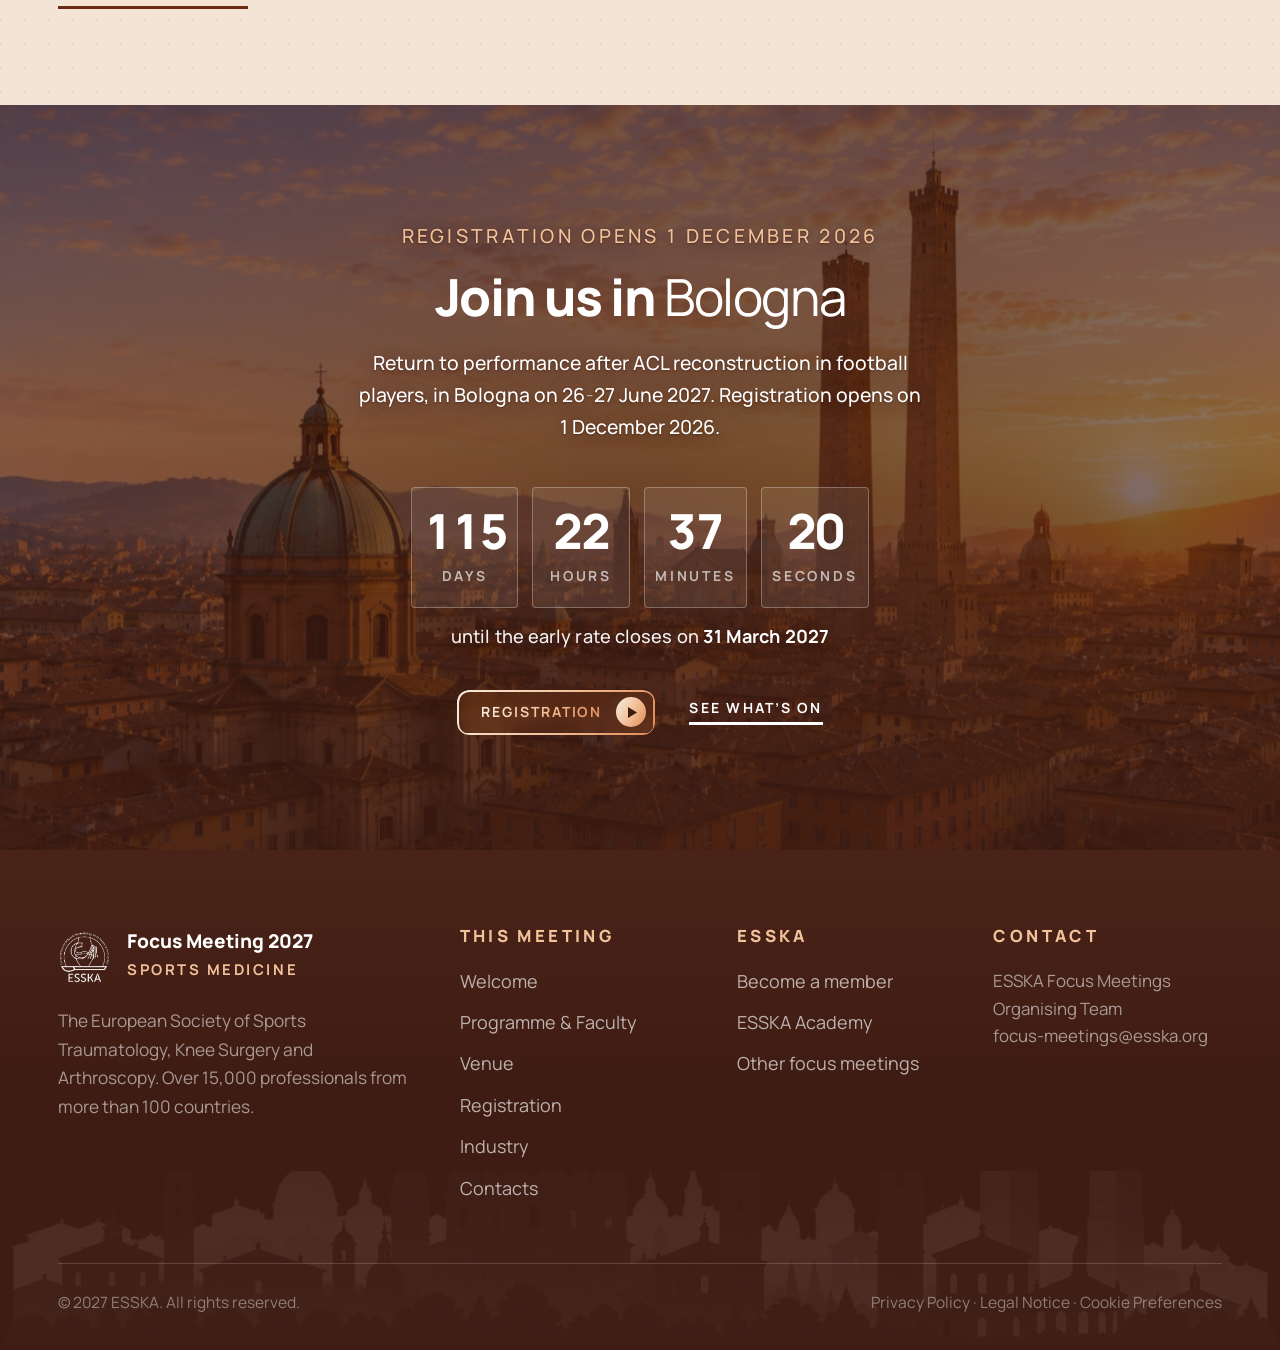
==== commit c7200e8e: "All sites: countdown reads 'Meeting starts in'; London: venue is 10-11 Carlton House Terrace, no Bri" ====
--- a/sites/bologna-2027/index.html
+++ b/sites/bologna-2027/index.html
@@ -14,7 +14,7 @@
 <div class="util" id="util">
   <div class="util-in">
     <span class="u-c" id="cd" aria-label="Time until the meeting">
-      <em class="lbl-long">Meeting opens in</em>
+      <em class="lbl-long">Meeting starts in</em>
       <span><b id="uD">000</b>days</span><i></i>
       <span><b id="uH">00</b>hrs</span><i></i>
       <span><b id="uM">00</b>min</span>
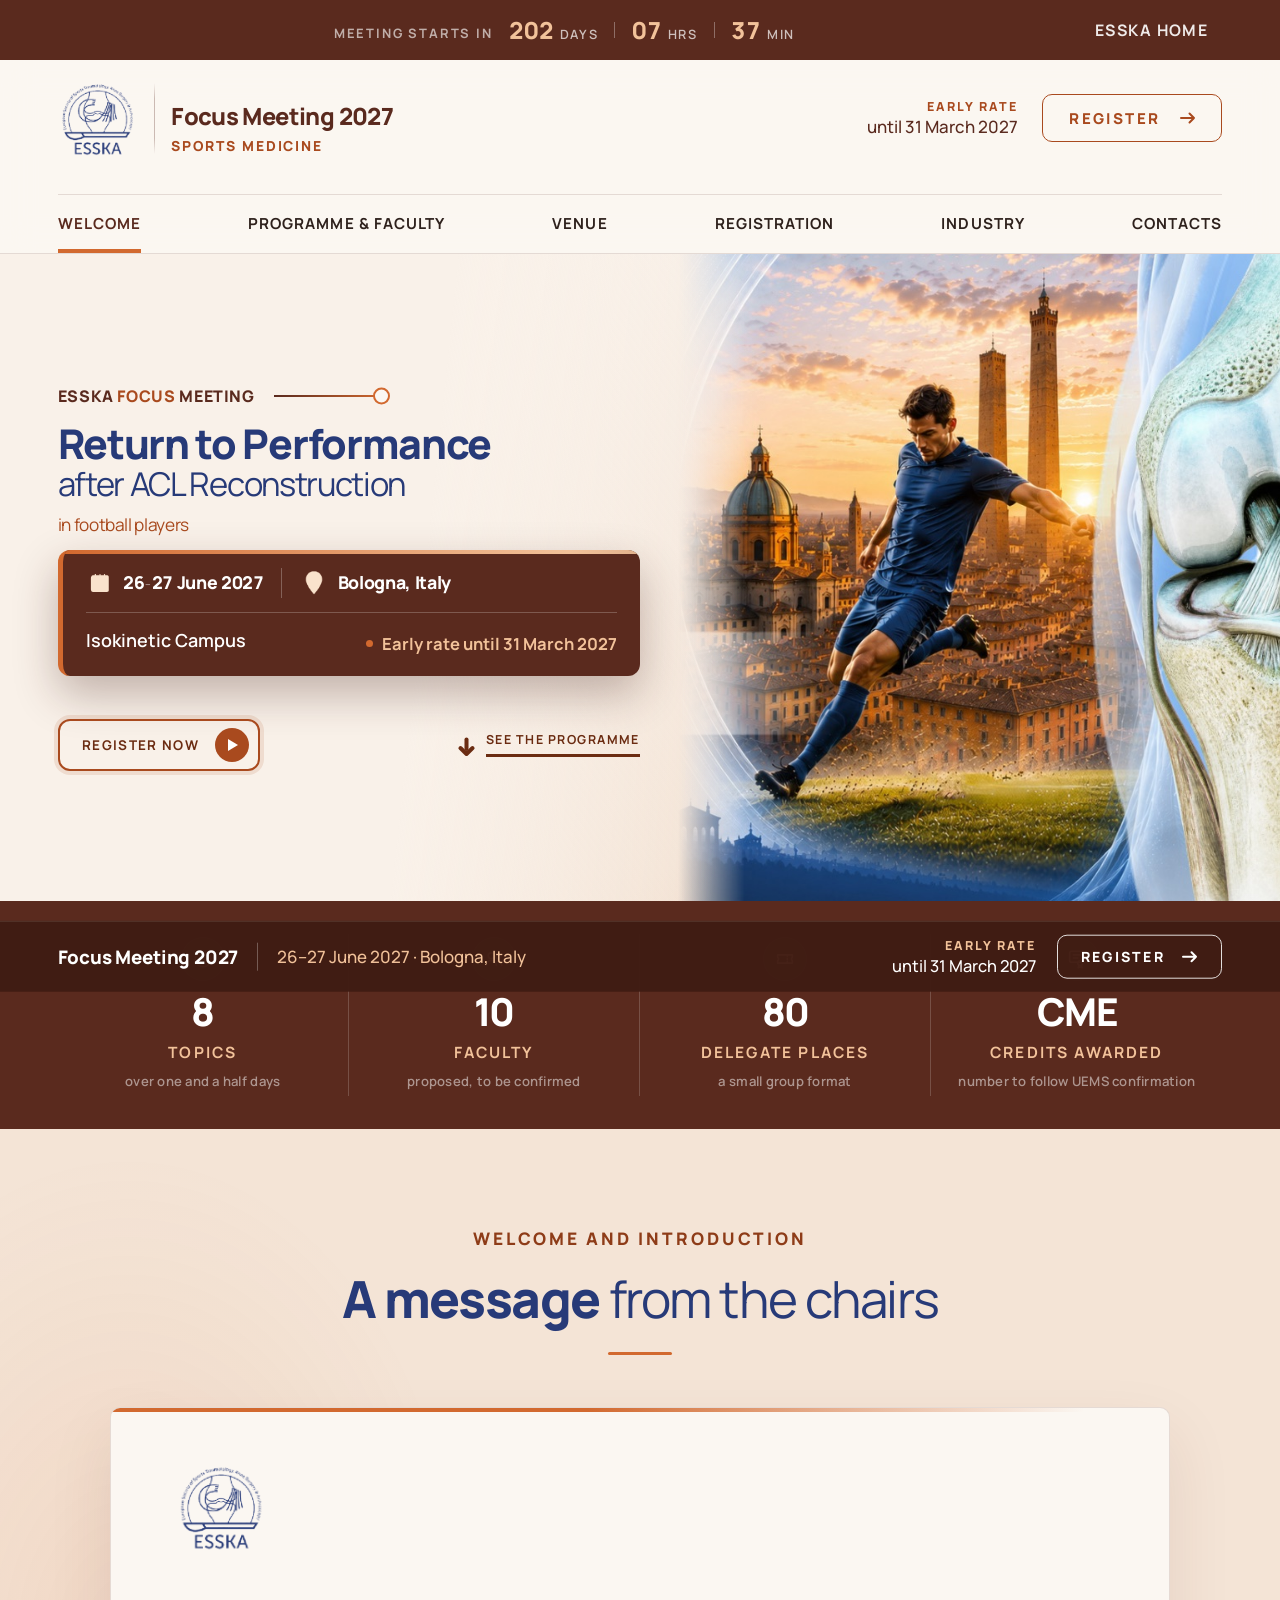
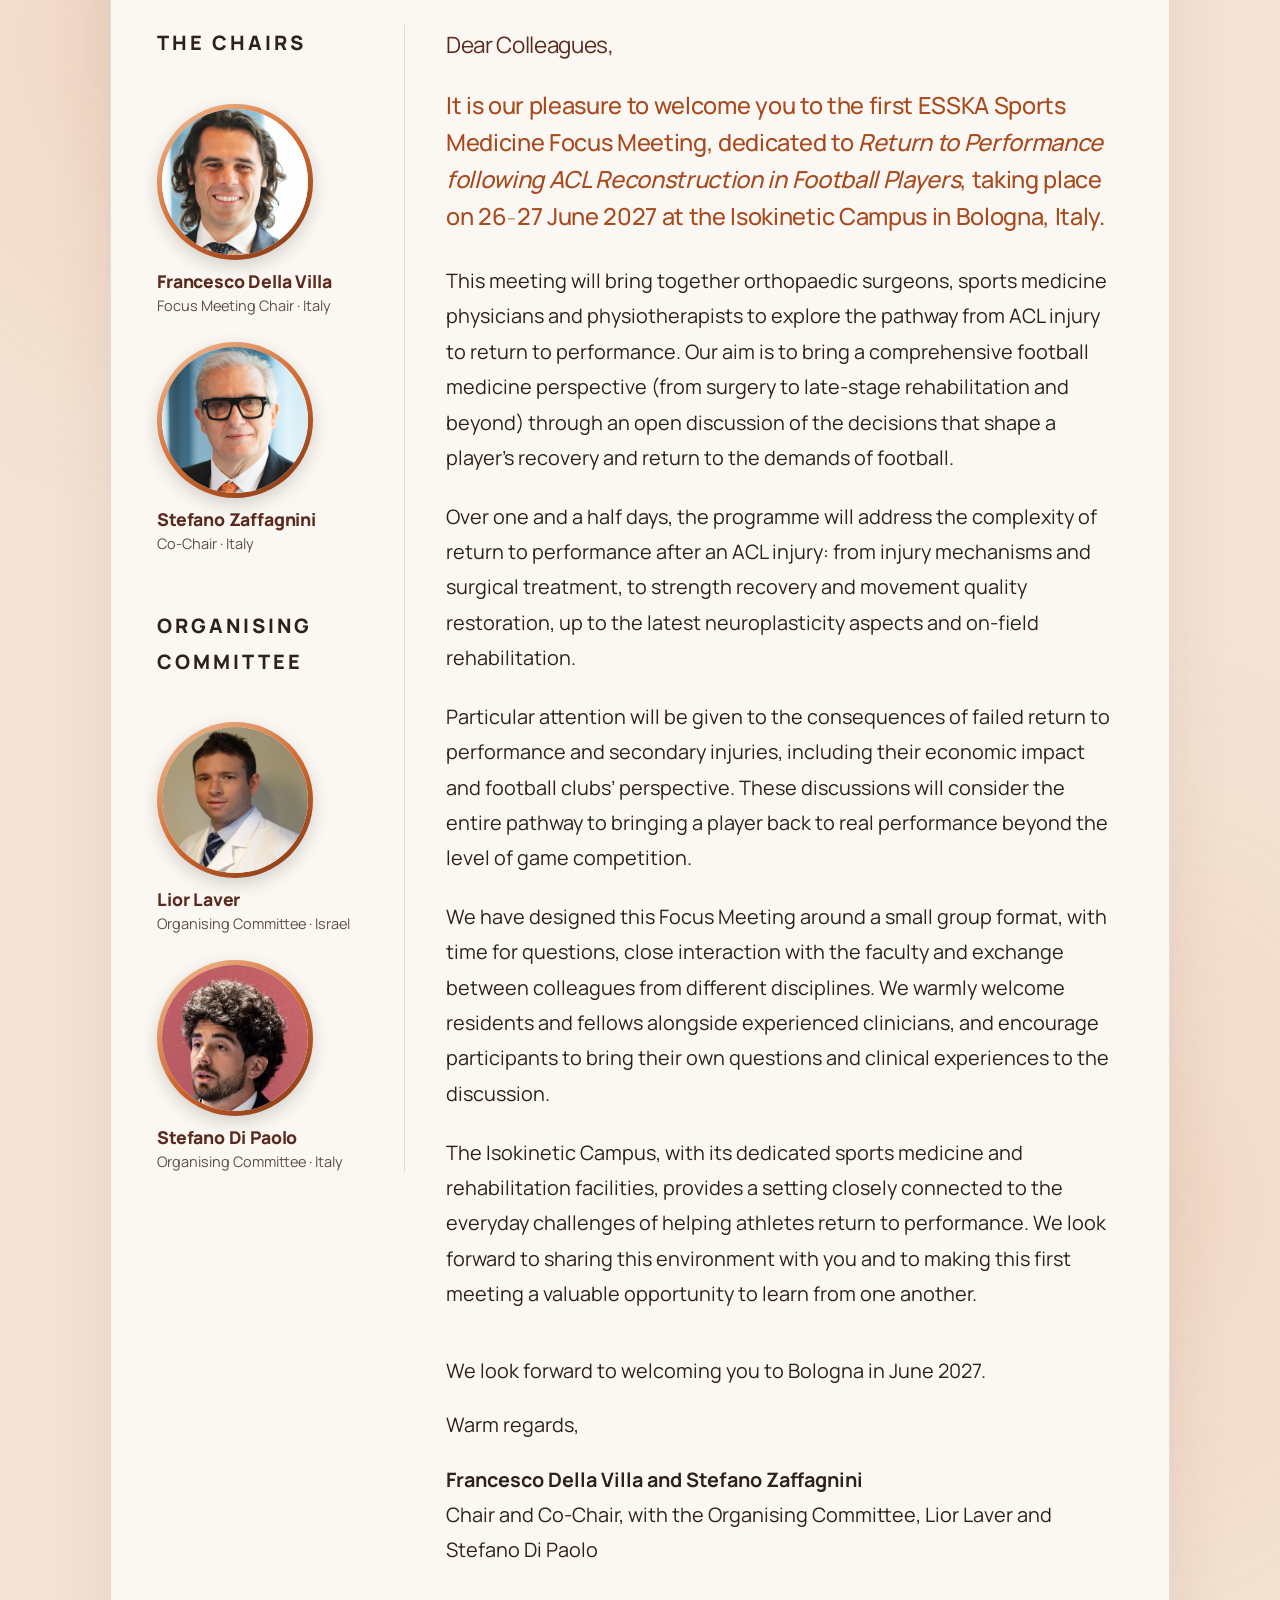
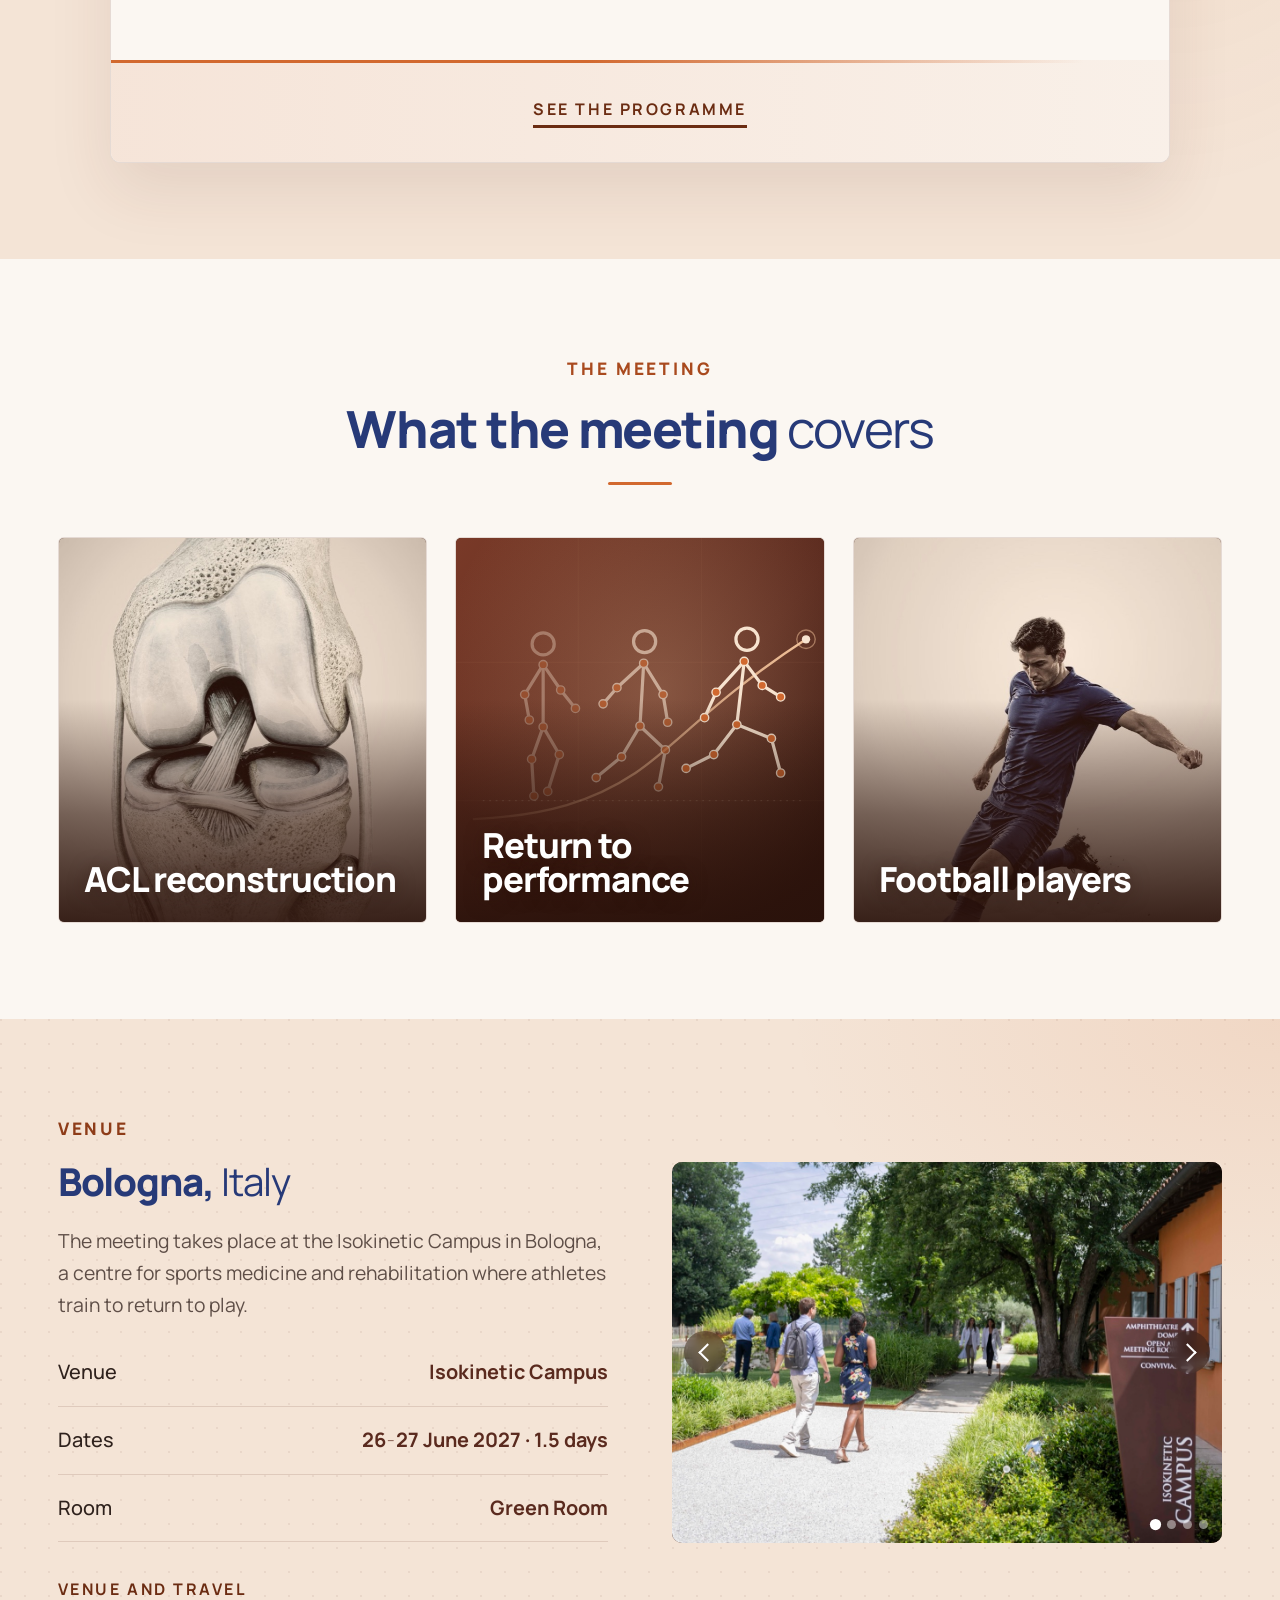
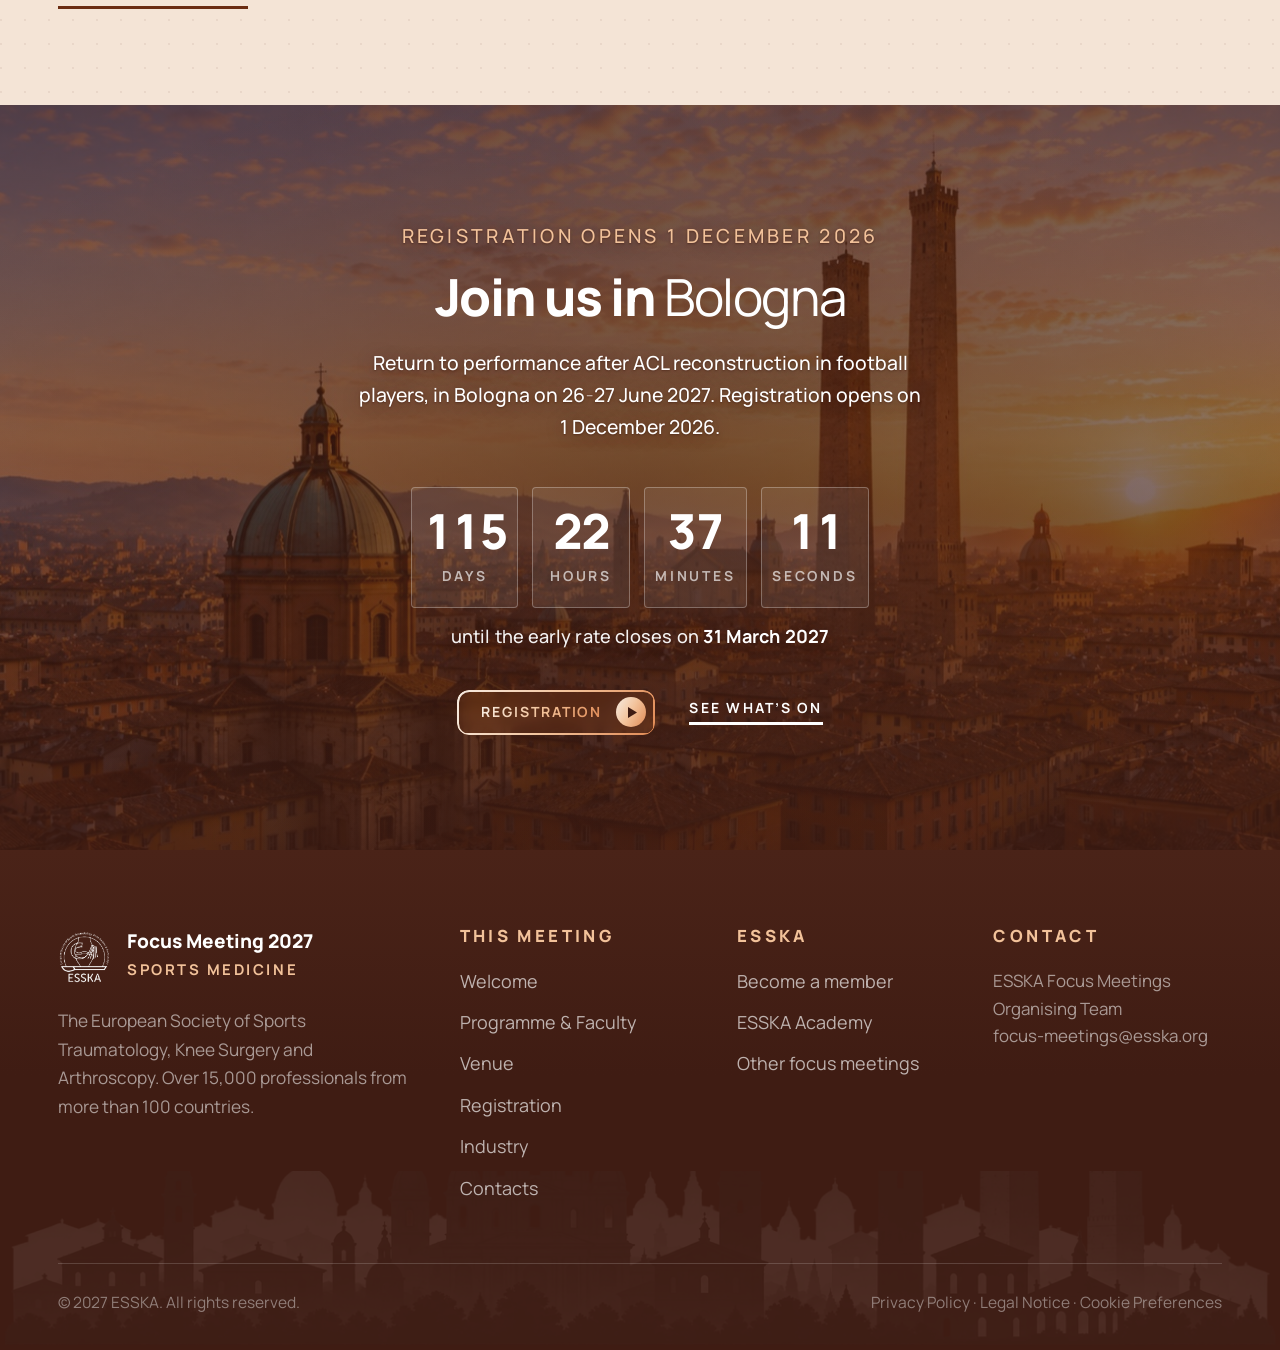
==== commit 1568f3ca: "All sites: hero text lines up with the logo at every width and zoom (hero row as wide as the nav row" ====
--- a/sites/bologna-2027/index.html
+++ b/sites/bologna-2027/index.html
@@ -7,7 +7,7 @@
 <link rel="preconnect" href="https://fonts.googleapis.com">
 <link rel="preconnect" href="https://fonts.gstatic.com" crossorigin>
 <link href="https://fonts.googleapis.com/css2?family=Manrope:wght@400;500;600;700;800&display=swap" rel="stylesheet">
-<link rel="stylesheet" href="assets/css/styles.css?v=2026101340">
+<link rel="stylesheet" href="assets/css/styles.css?v=2026102611">
 </head>
 <body>
 
--- a/sites/bologna-2027/assets/css/styles.css
+++ b/sites/bologna-2027/assets/css/styles.css
@@ -2486,3 +2486,11 @@
 .hotel-list a{color:var(--cta-ink);font-weight:600;text-decoration:underline;
   text-decoration-color:rgba(var(--cta-rgb),.4);text-underline-offset:3px}
 .hotel-list a:hover{text-decoration-color:currentColor}
+
+/* the hero text lines up with the logo at every width: the hero row is as wide as the nav row
+   (1720px), instead of stepping between 1280 / 1480 / 1660, which made the text jump right
+   and left as the window or the browser zoom changed */
+@media(min-width:1081px){
+  .hero-in{max-width:1720px}
+  .hero-txt{margin-left:0}
+}
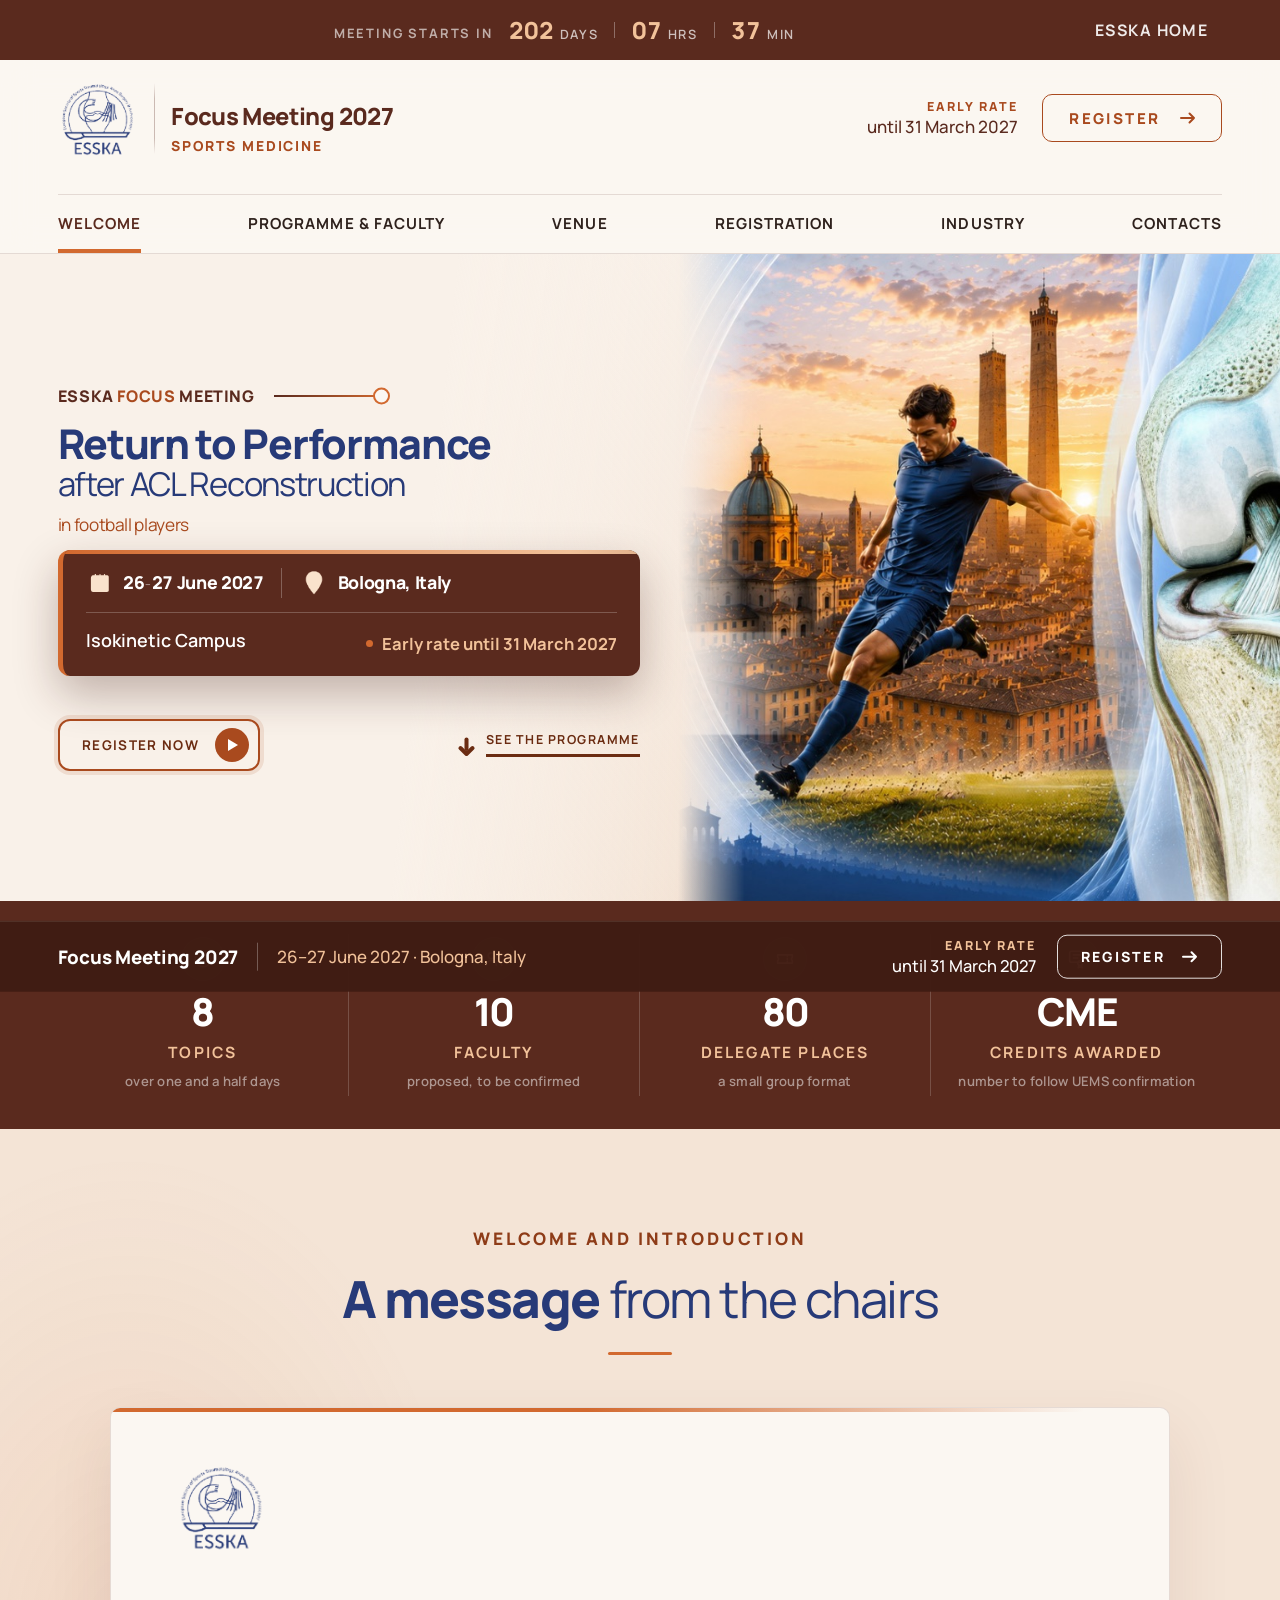
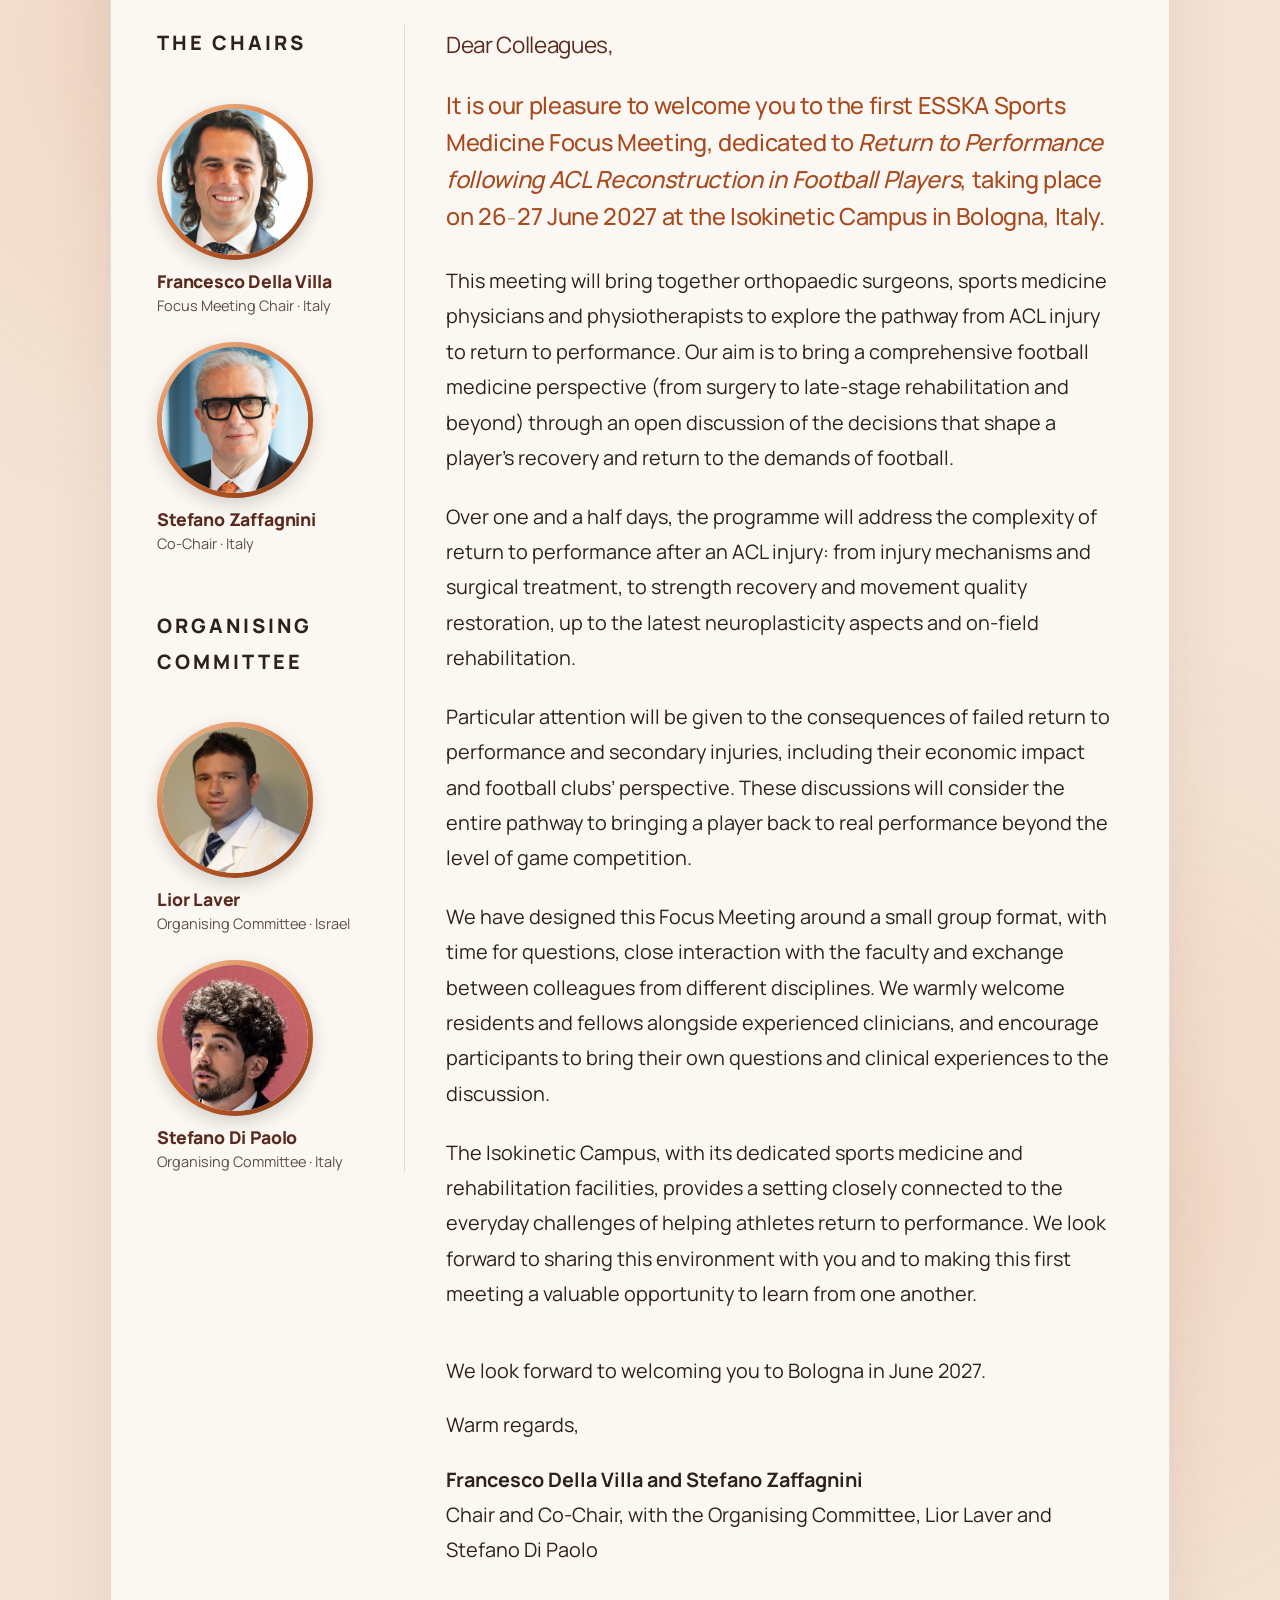
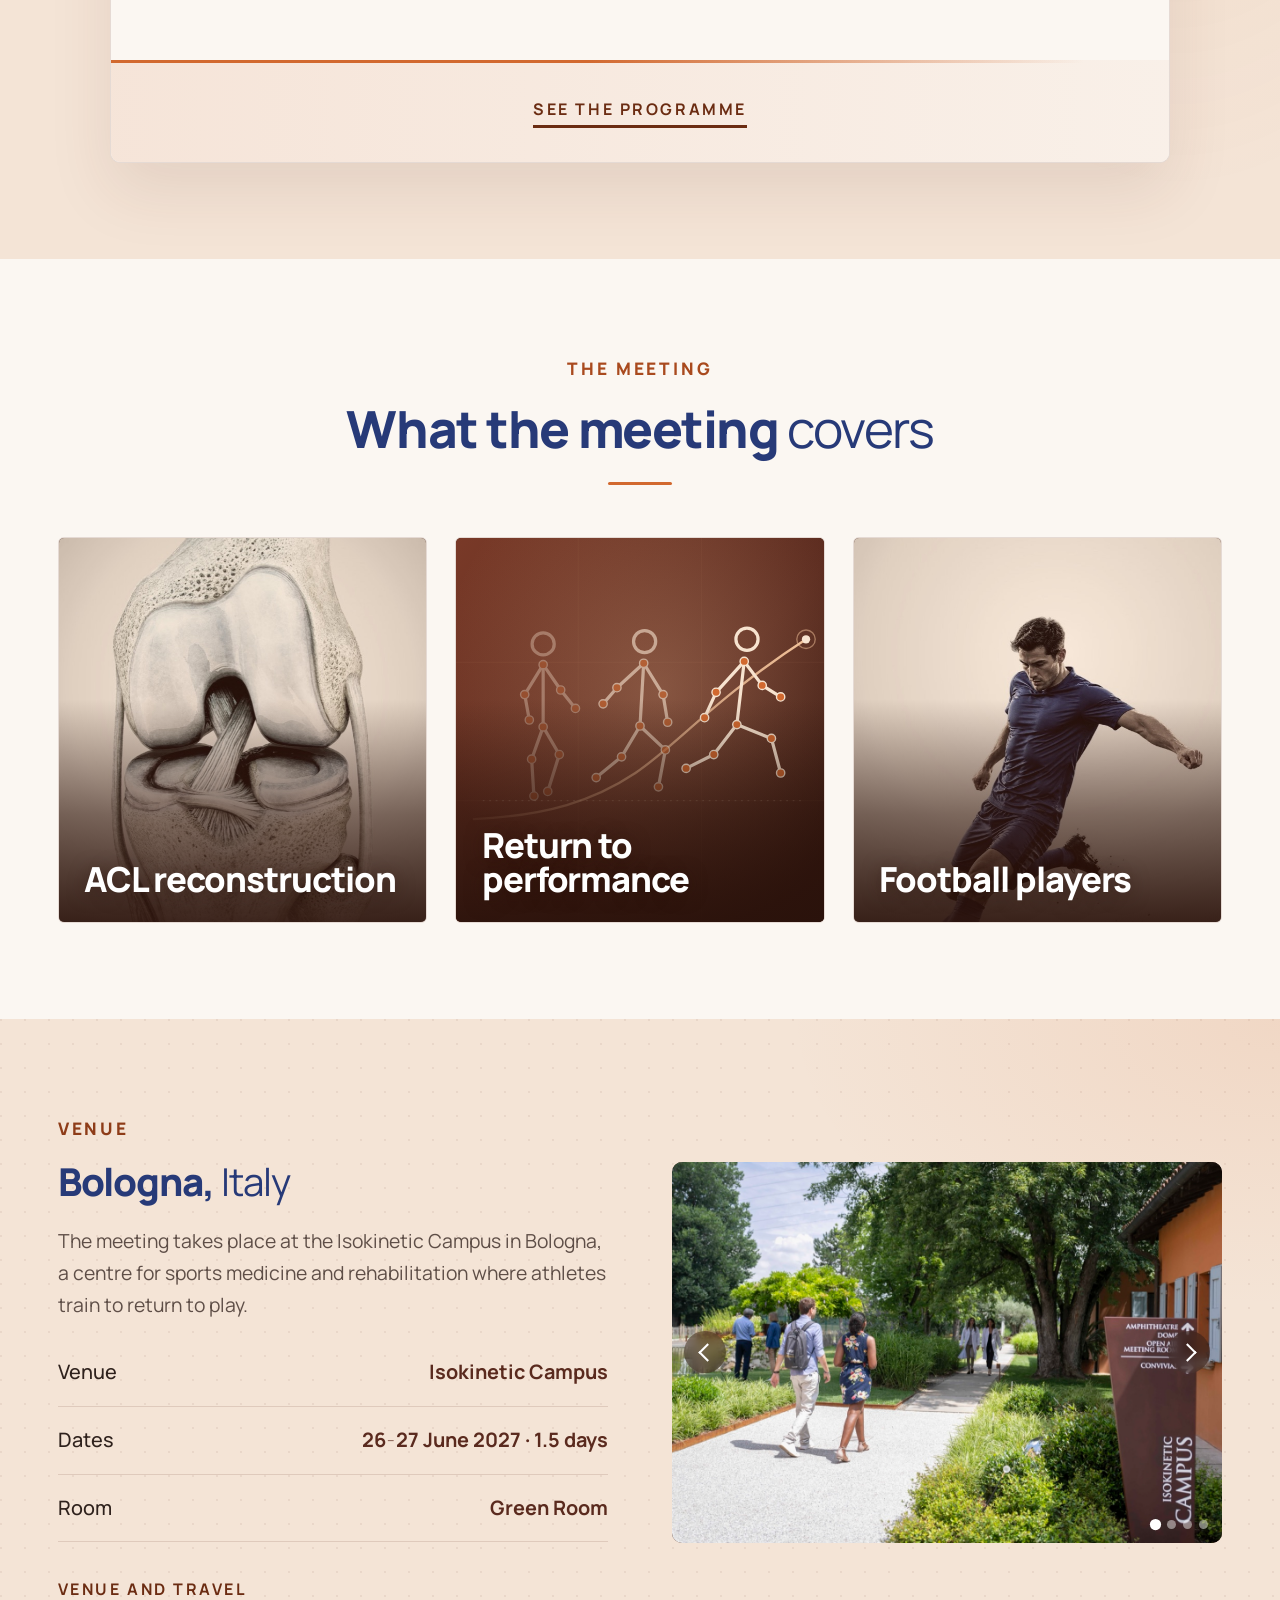
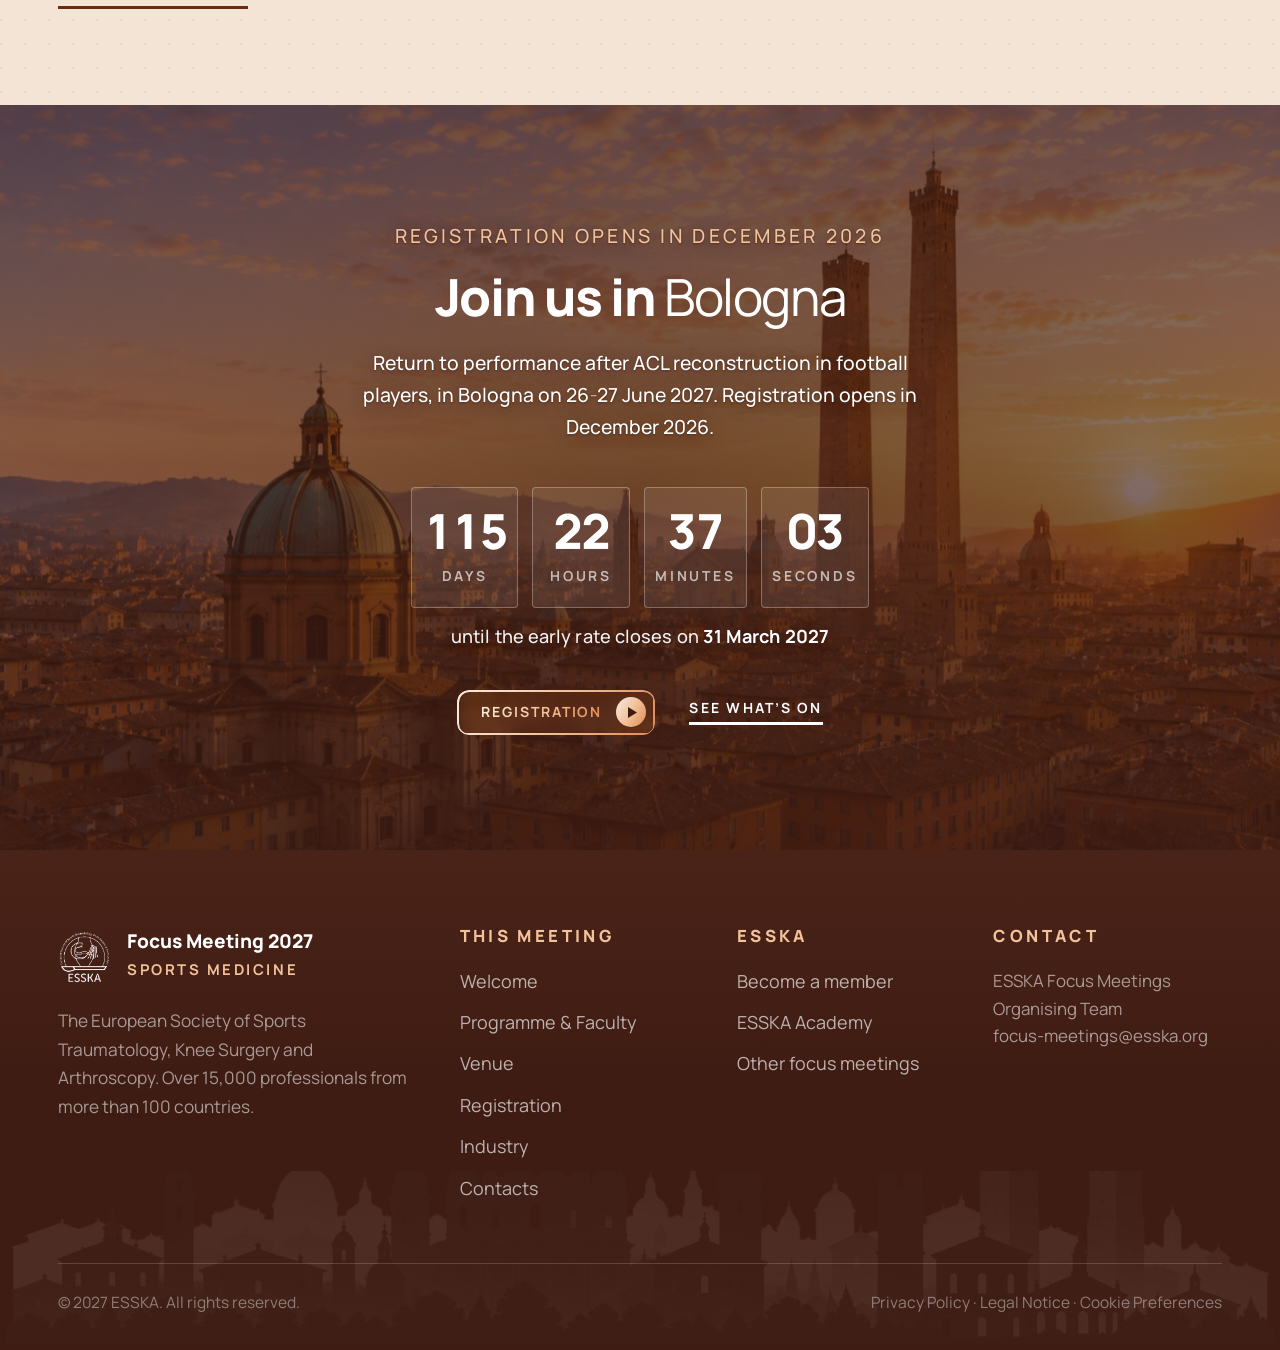
==== commit e8e65018: "Sports Medicine: registration opens in December 2026 (no day). Hip: Robert Prill back on the Session" ====
--- a/sites/bologna-2027/index.html
+++ b/sites/bologna-2027/index.html
@@ -218,9 +218,9 @@
     <div class="scrim"></div>
     <div class="wrap">
       <div class="rv">
-        <p class="eyebrow">Registration opens 1 December 2026</p>
+        <p class="eyebrow">Registration opens in December 2026</p>
         <h2>Join us in <span class="lt">Bologna</span></h2>
-        <p>Return to performance after ACL reconstruction in football players, in Bologna on 26<i class="dash">&ndash;</i>27&nbsp;June&nbsp;2027. Registration opens on 1&nbsp;December&nbsp;2026.</p>
+        <p>Return to performance after ACL reconstruction in football players, in Bologna on 26<i class="dash">&ndash;</i>27&nbsp;June&nbsp;2027. Registration opens in December&nbsp;2026.</p>
       </div>
       <div class="count rv d1" id="erCount">
         <div><b id="cD">00</b><span>Days</span></div>
@@ -500,7 +500,7 @@
     <div class="wrap">
       <p class="crumb">ESSKA Focus Meeting</p>
       <h1>Registration <span class="lt">and Fees</span></h1>
-      <p>Preliminary fees, in euro. Registration opens on 1 December 2026.</p>
+      <p>Preliminary fees, in euro. Registration opens in December 2026.</p>
     </div>
     <div class="wrap ph-meta"><span><b>26<i class="dash">&ndash;</i>27 June 2027</b></span><span>Isokinetic Campus</span><span>Bologna, Italy</span></div>
   </header>
@@ -518,7 +518,7 @@
       <ol class="fee-periods two rv d1" aria-label="Fee periods">
           <li class="fee-period" data-period="early" data-start="2026-12-01T00:00:00+01:00" data-end="2027-03-31T23:59:59+02:00">
             <span class="fp-tag" hidden></span>
-            <b>Early</b><span>1 December 2026 to 31 March 2027</span>
+            <b>Early</b><span>December 2026 to 31 March 2027</span>
           </li>
           <li class="fee-period" data-period="standard" data-start="2027-04-01T00:00:00+02:00" data-end="2027-06-27T23:59:59+02:00">
             <span class="fp-tag" hidden></span>
@@ -544,9 +544,9 @@
       <div class="reg-next">
         <div class="reg-card reg-book rv">
           <p class="eyebrow">Book your place</p>
-          <h3>Registration opens on 1 December 2026</h3>
+          <h3>Registration opens in December 2026</h3>
           <p>The link to register will appear here when registration opens.</p>
-          <span class="pill is-disabled" aria-disabled="true"><span>Opens 1 December 2026</span><span class="pill-i" aria-hidden="true"><svg viewBox="0 0 10 12"><path d="M0 0l10 6-10 6z"/></svg></span></span>
+          <span class="pill is-disabled" aria-disabled="true"><span>Opens December 2026</span><span class="pill-i" aria-hidden="true"><svg viewBox="0 0 10 12"><path d="M0 0l10 6-10 6z"/></svg></span></span>
         </div>
         <div class="reg-card reg-stay rv d1">
           <p class="eyebrow">Accommodation</p>
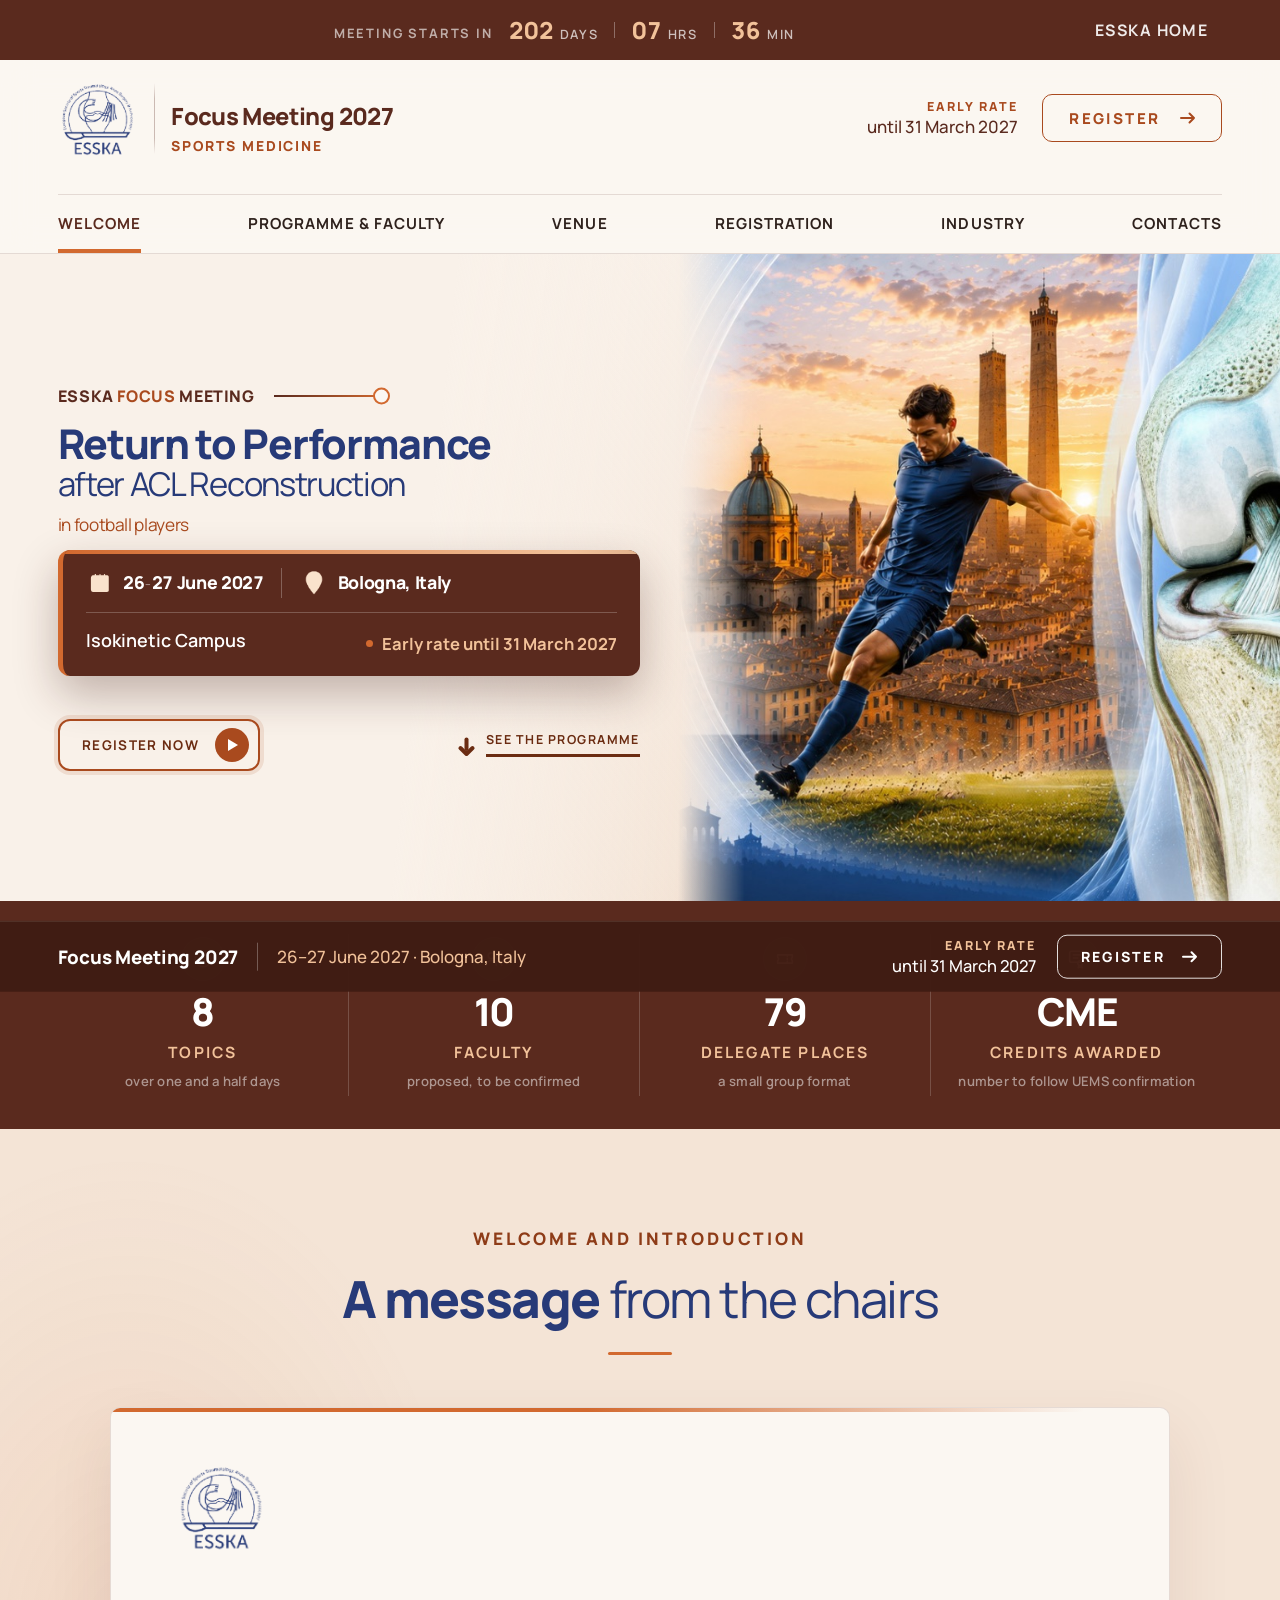
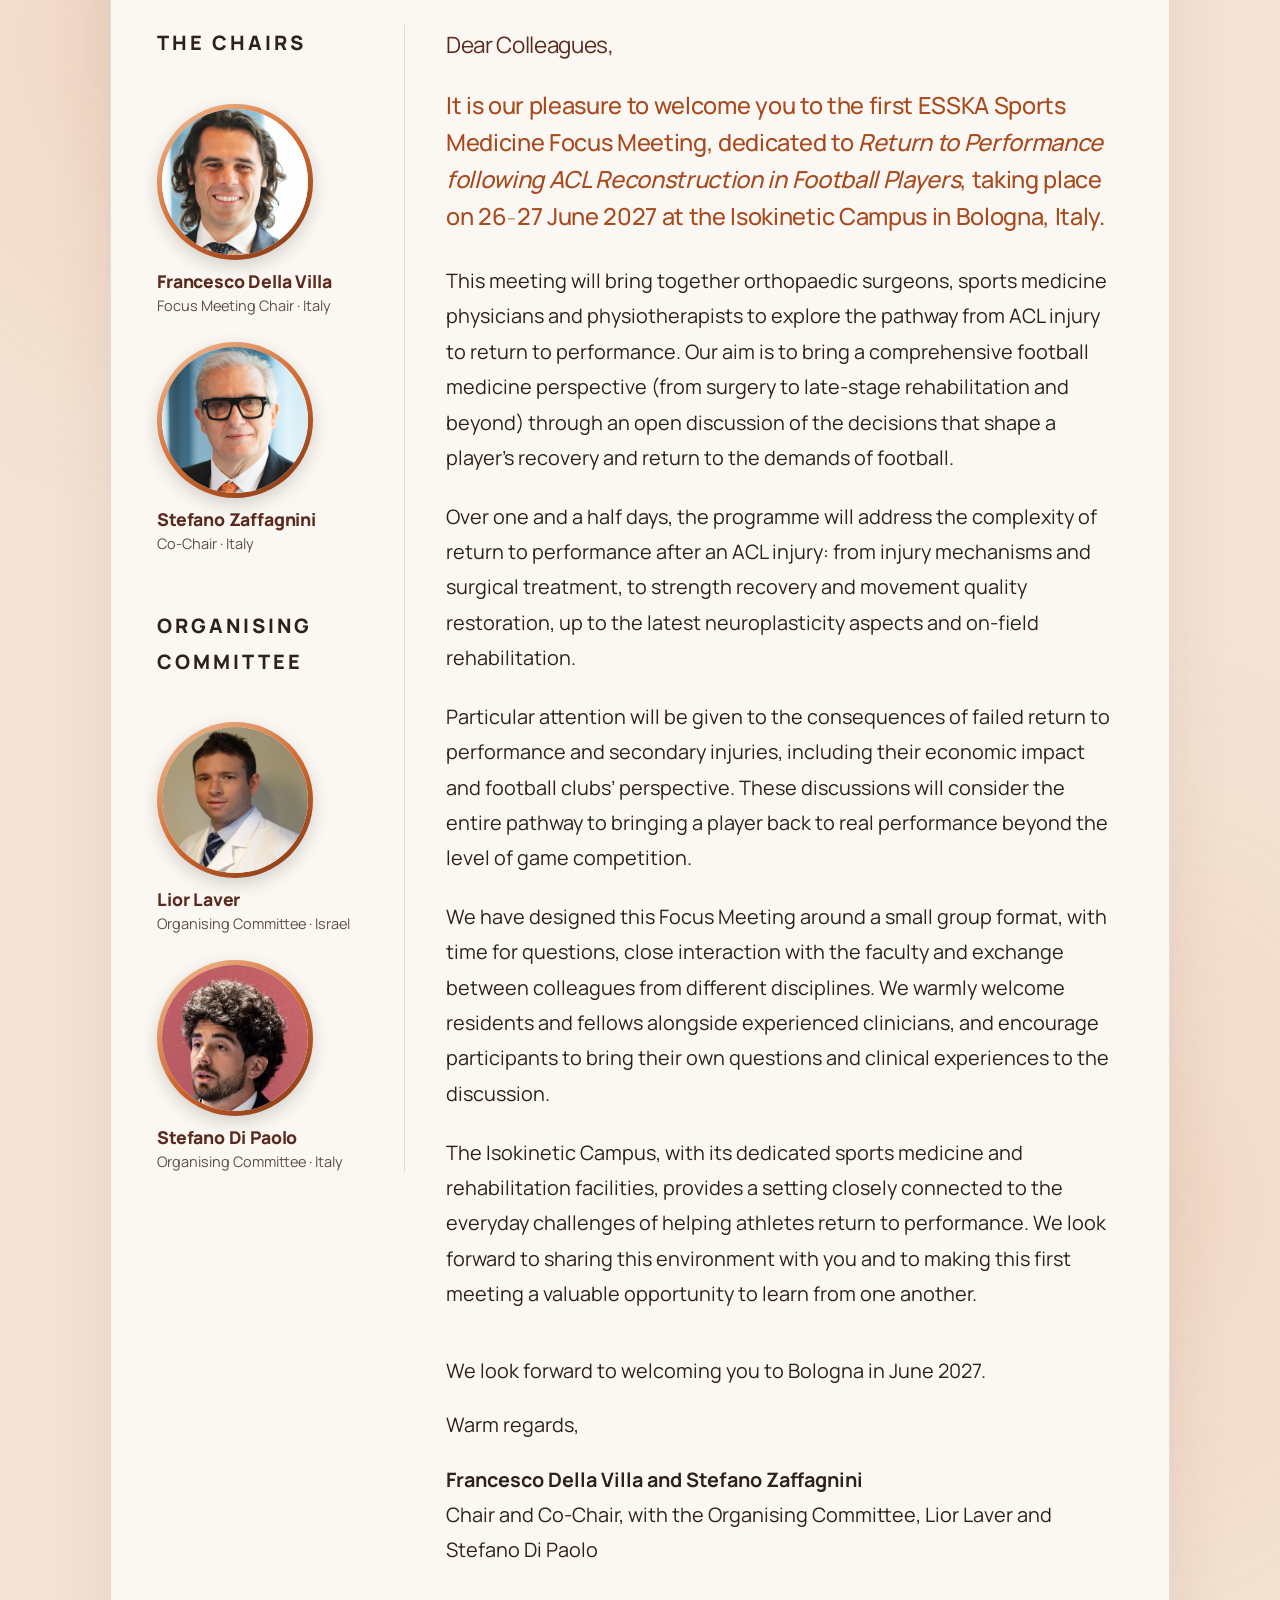
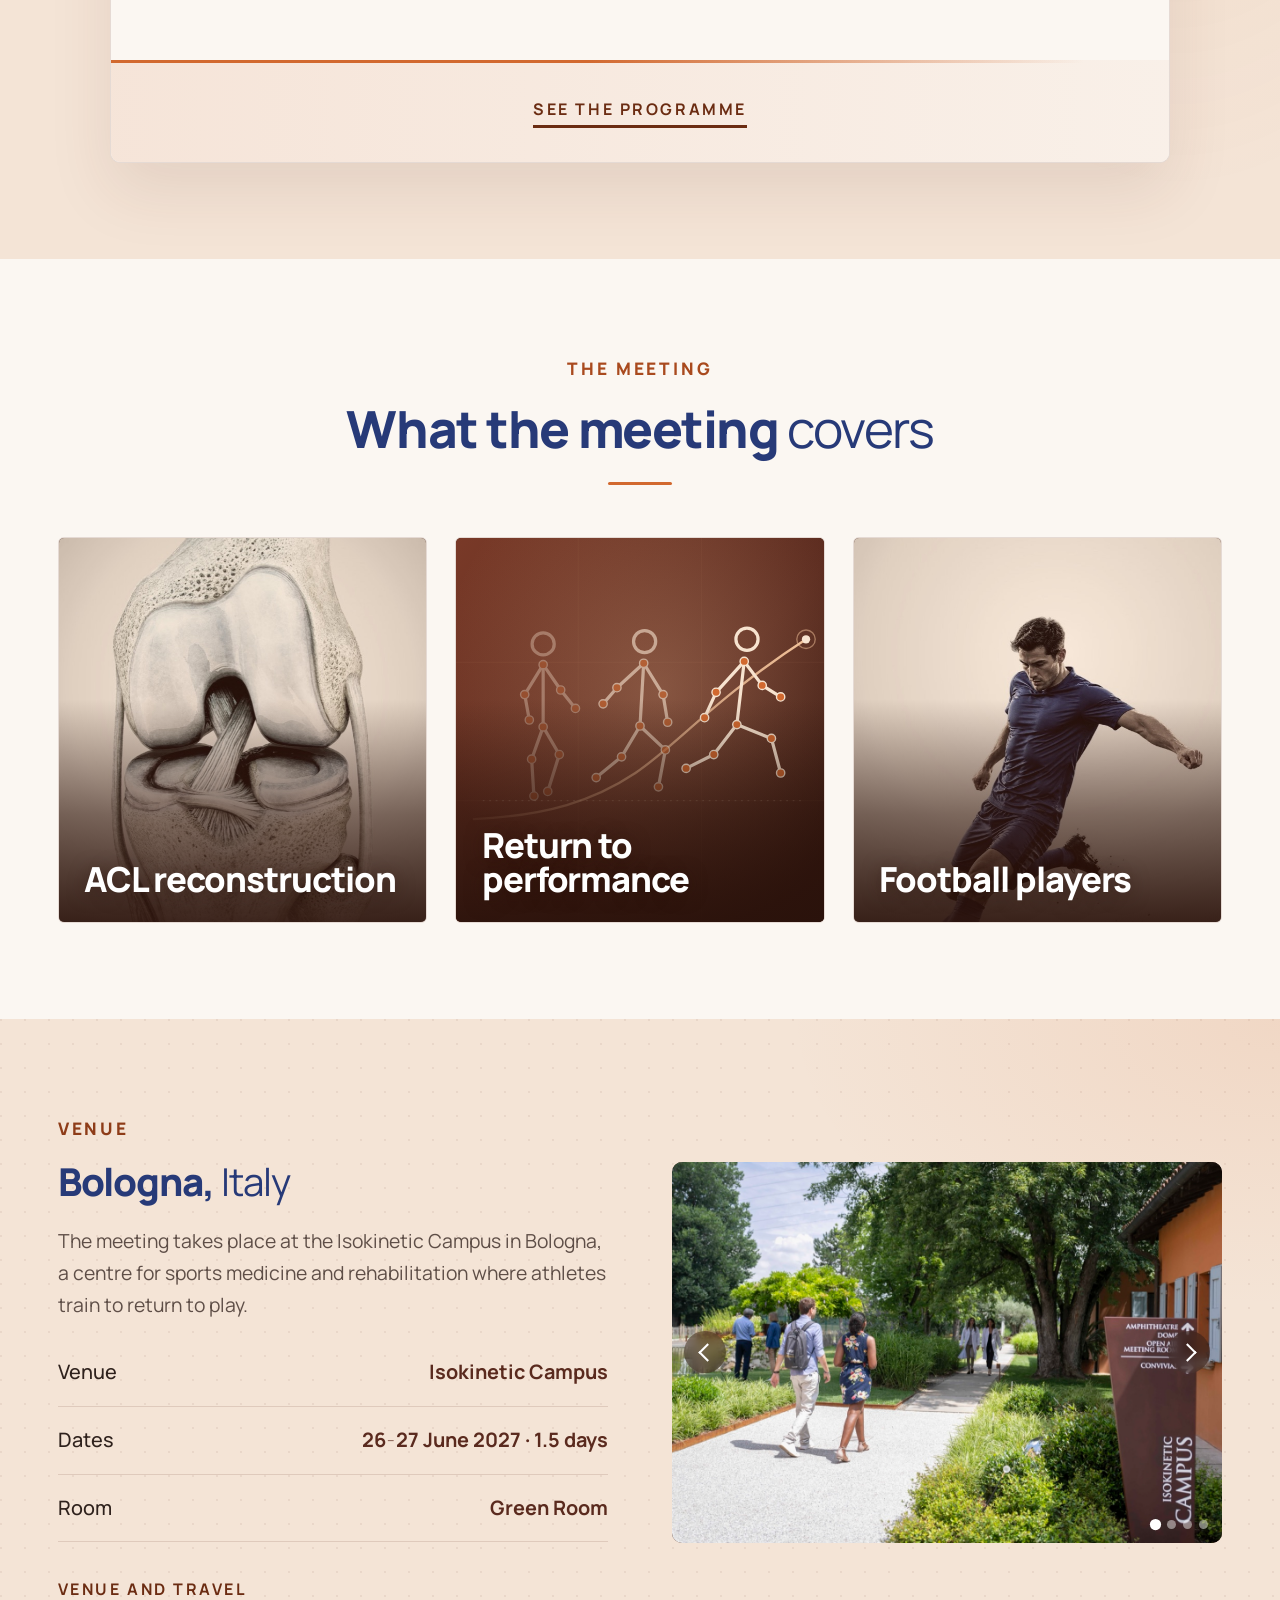
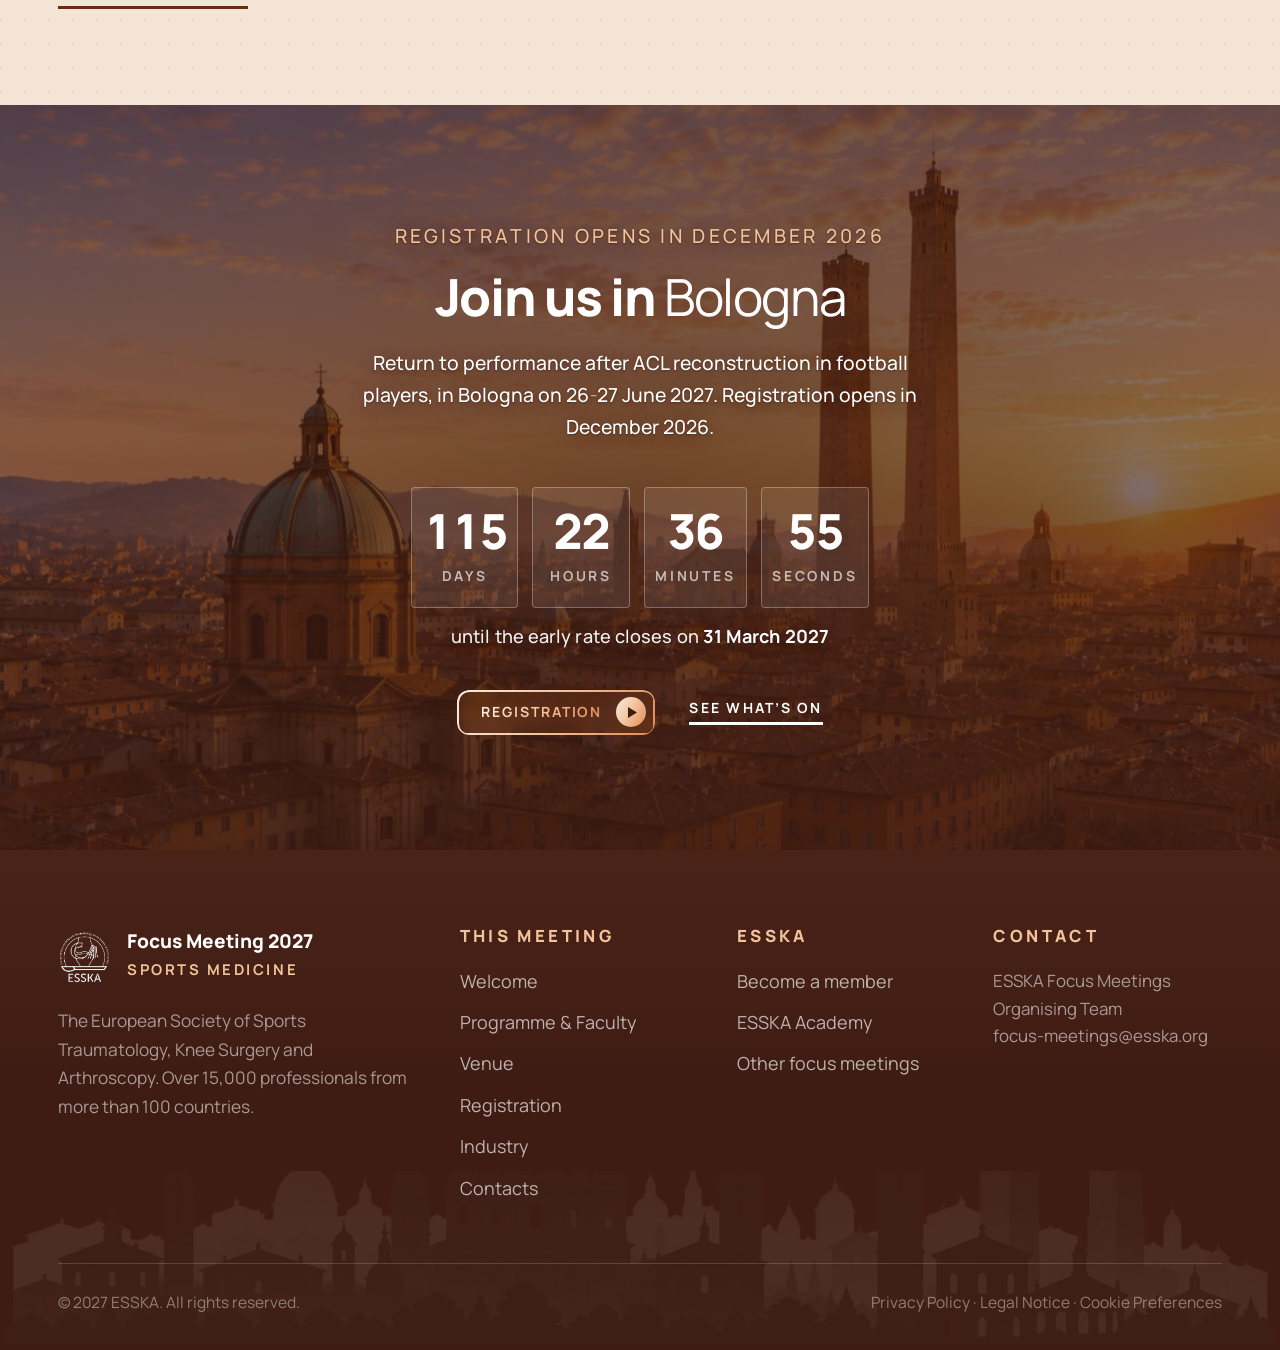
==== commit ad2a85ca: "All sites: transport caveat above the route cards. Hip: larger Olympic Path line, footer email in sa" ====
--- a/sites/bologna-2027/index.html
+++ b/sites/bologna-2027/index.html
@@ -7,7 +7,7 @@
 <link rel="preconnect" href="https://fonts.googleapis.com">
 <link rel="preconnect" href="https://fonts.gstatic.com" crossorigin>
 <link href="https://fonts.googleapis.com/css2?family=Manrope:wght@400;500;600;700;800&display=swap" rel="stylesheet">
-<link rel="stylesheet" href="assets/css/styles.css?v=2026102611">
+<link rel="stylesheet" href="assets/css/styles.css?v=2026102801">
 </head>
 <body>
 
@@ -461,6 +461,7 @@
 
   <section class="tint">
     <div class="wrap">
+      <p class="routes-note routes-note-top">Please check transport routes and timetables before travelling.</p>
       <div class="routes routes-top">
         <div class="route rv">
           <div class="route-top"><span class="route-ic"><svg viewBox="0 0 24 24" aria-hidden="true" fill="none" stroke="currentColor" stroke-width="1.7" stroke-linecap="round" stroke-linejoin="round"><path d="M10.6 3.6a1.4 1.4 0 0 1 2.8 0V9l7 4.2v2.1l-7-2.1v4.6l2.1 1.6V21L12 20l-3.5 1v-1.6l2.1-1.6v-4.6l-7 2.1v-2.1l7-4.2z"/></svg></span><span class="route-tag">Monorail &middot; approx. 7 min</span></div>
@@ -487,7 +488,6 @@
           <a class="lnk" href="https://www.google.com/maps/search/?api=1&amp;query=Isokinetic+Via+Casteldebole+8%2F10+40132+Bologna" target="_blank" rel="noopener">Open in Google Maps</a>
         </div>
       </div>
-      <p class="routes-note">Please check transport routes and timetables before travelling.</p>
     </div>
   </section>
 </main>
--- a/sites/bologna-2027/assets/css/styles.css
+++ b/sites/bologna-2027/assets/css/styles.css
@@ -2494,3 +2494,6 @@
   .hero-in{max-width:1720px}
   .hero-txt{margin-left:0}
 }
+
+/* the travel caveat sits above the route cards, as a lead-in, not under them */
+.routes-note.routes-note-top{margin:0 0 1.6rem;text-align:left;font-size:.95rem}
